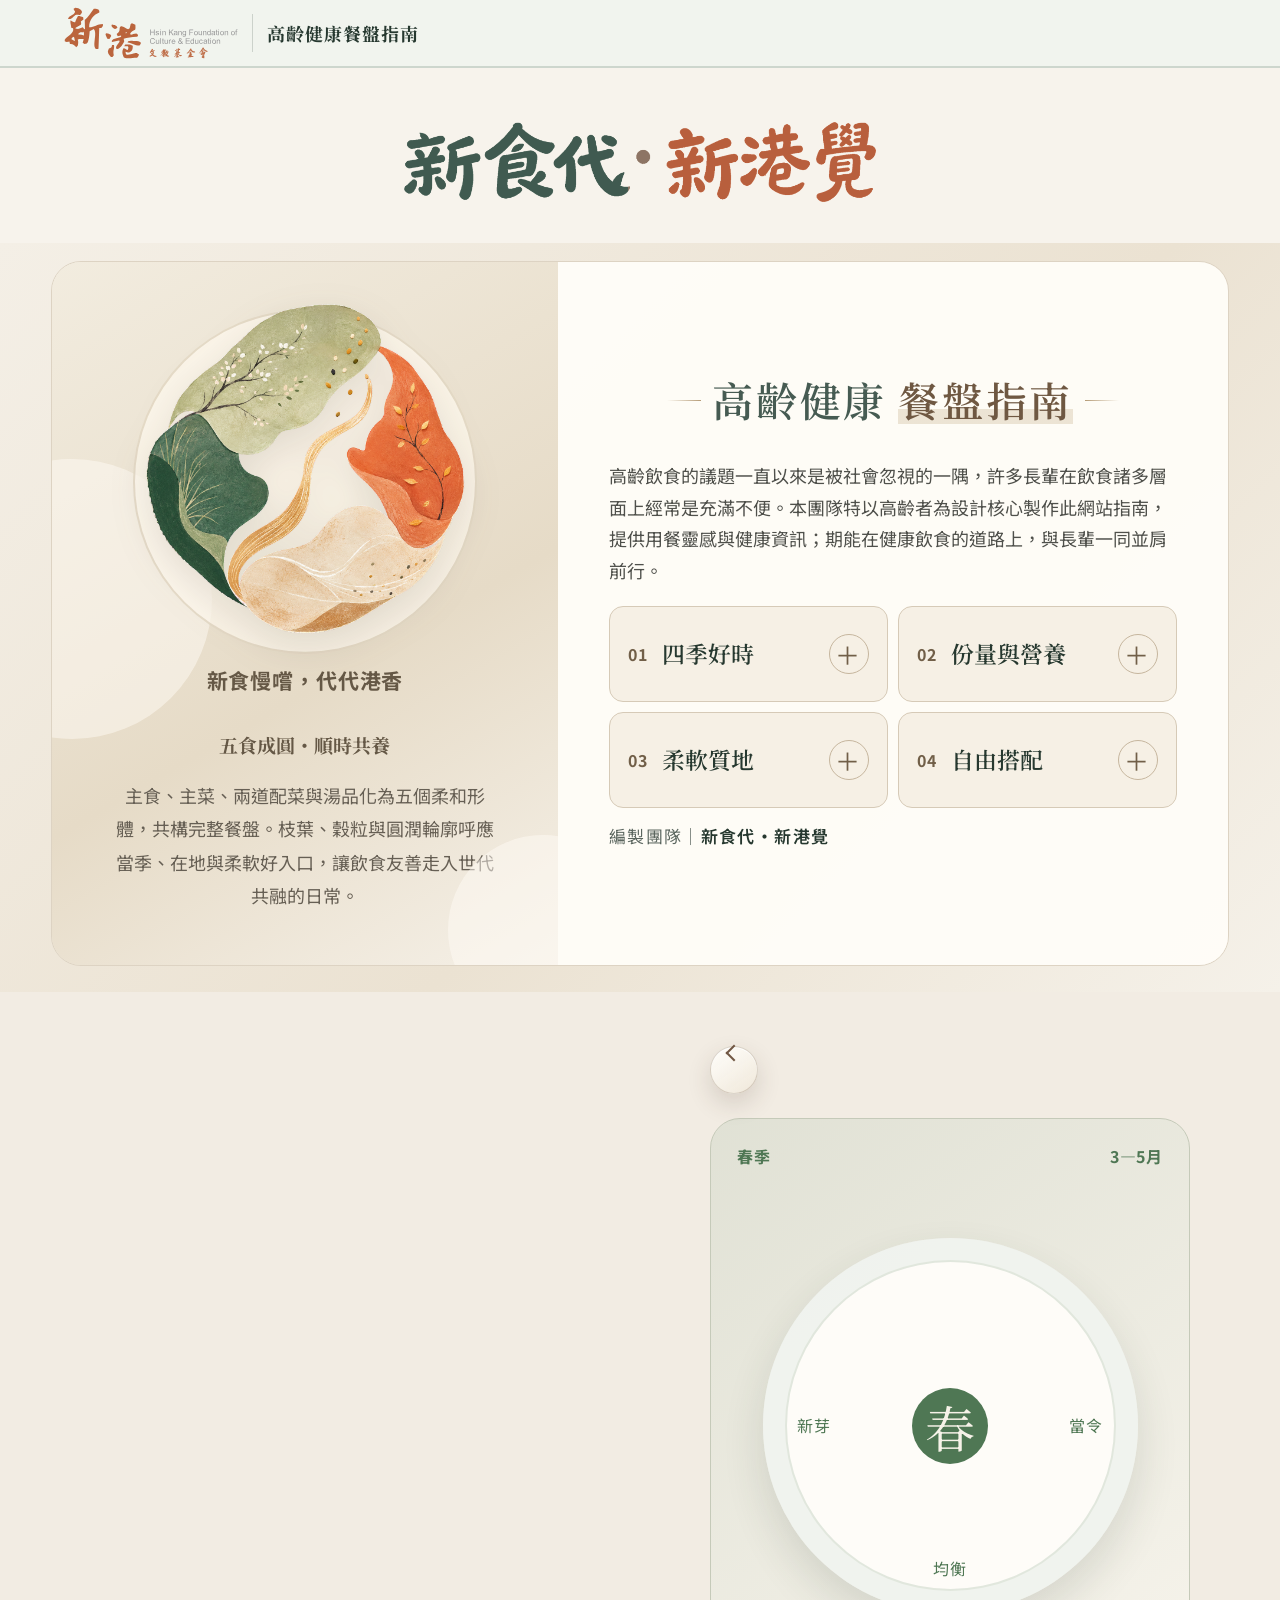
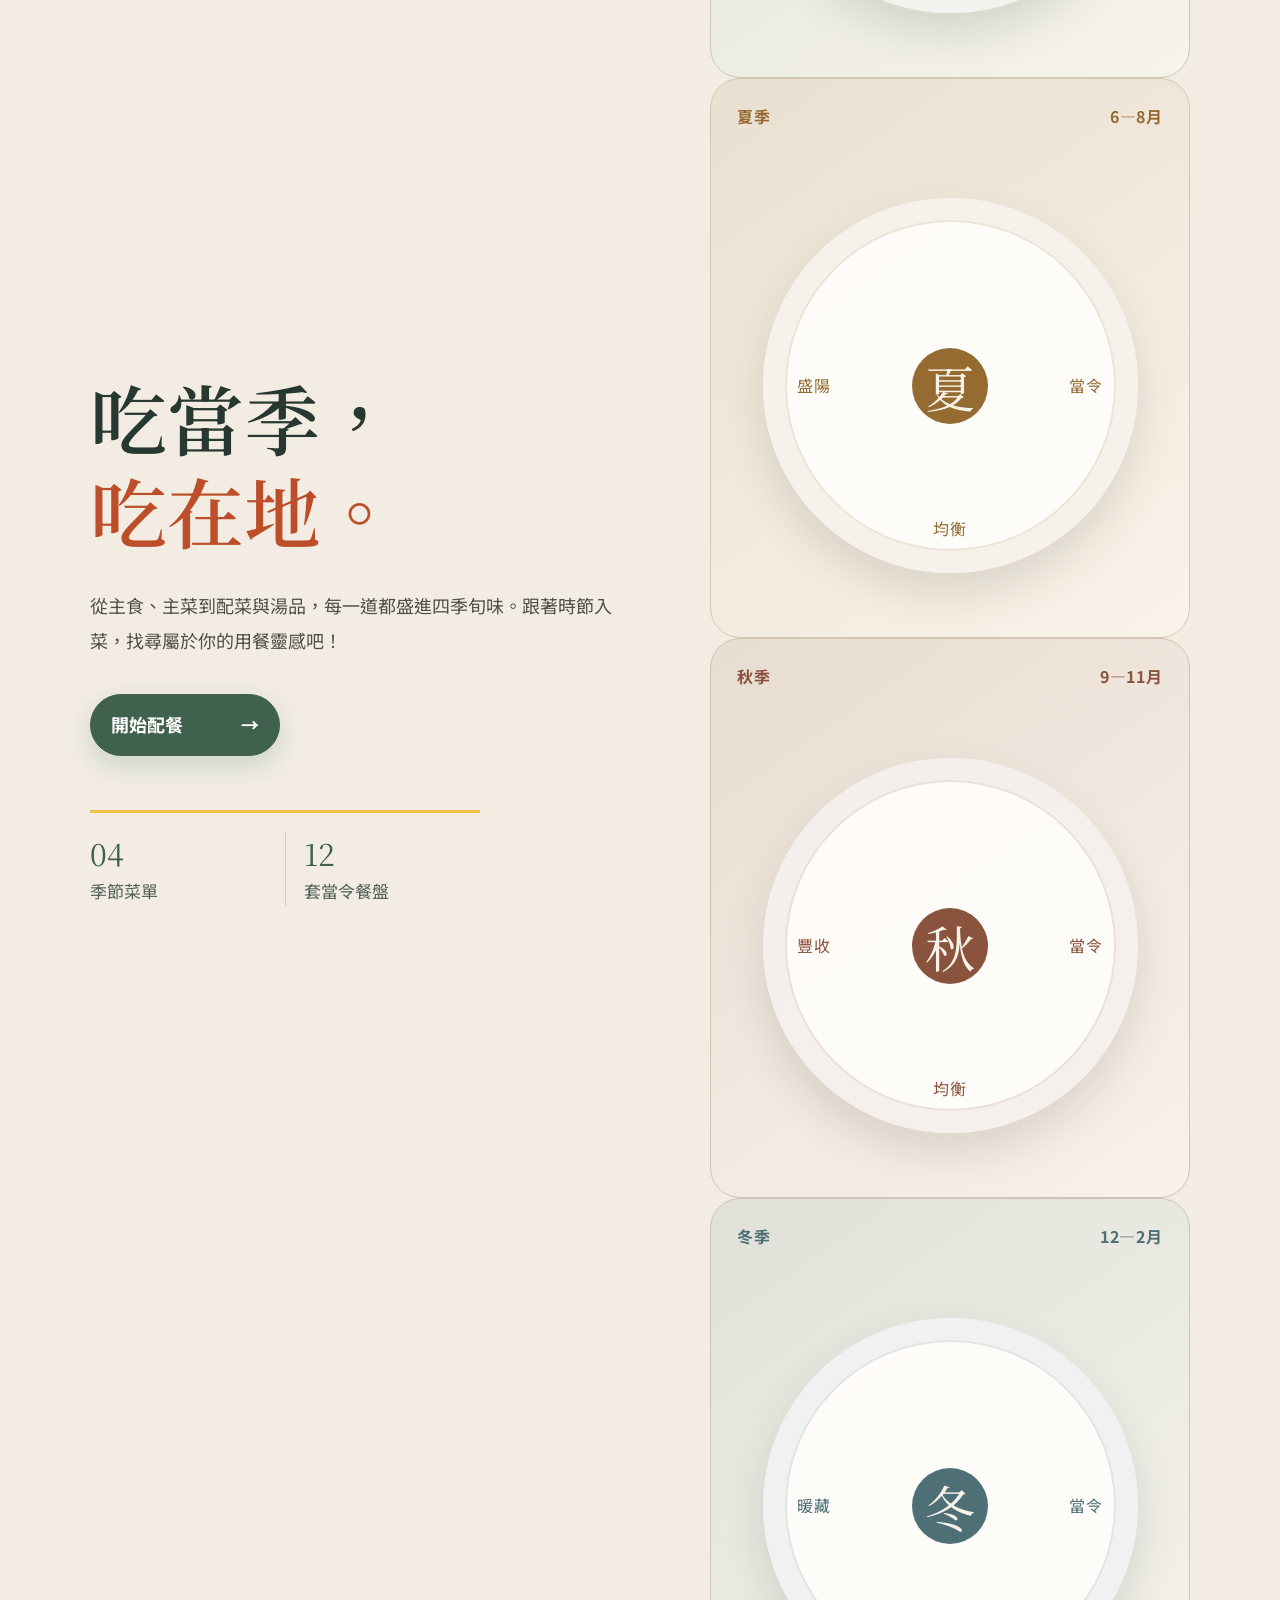
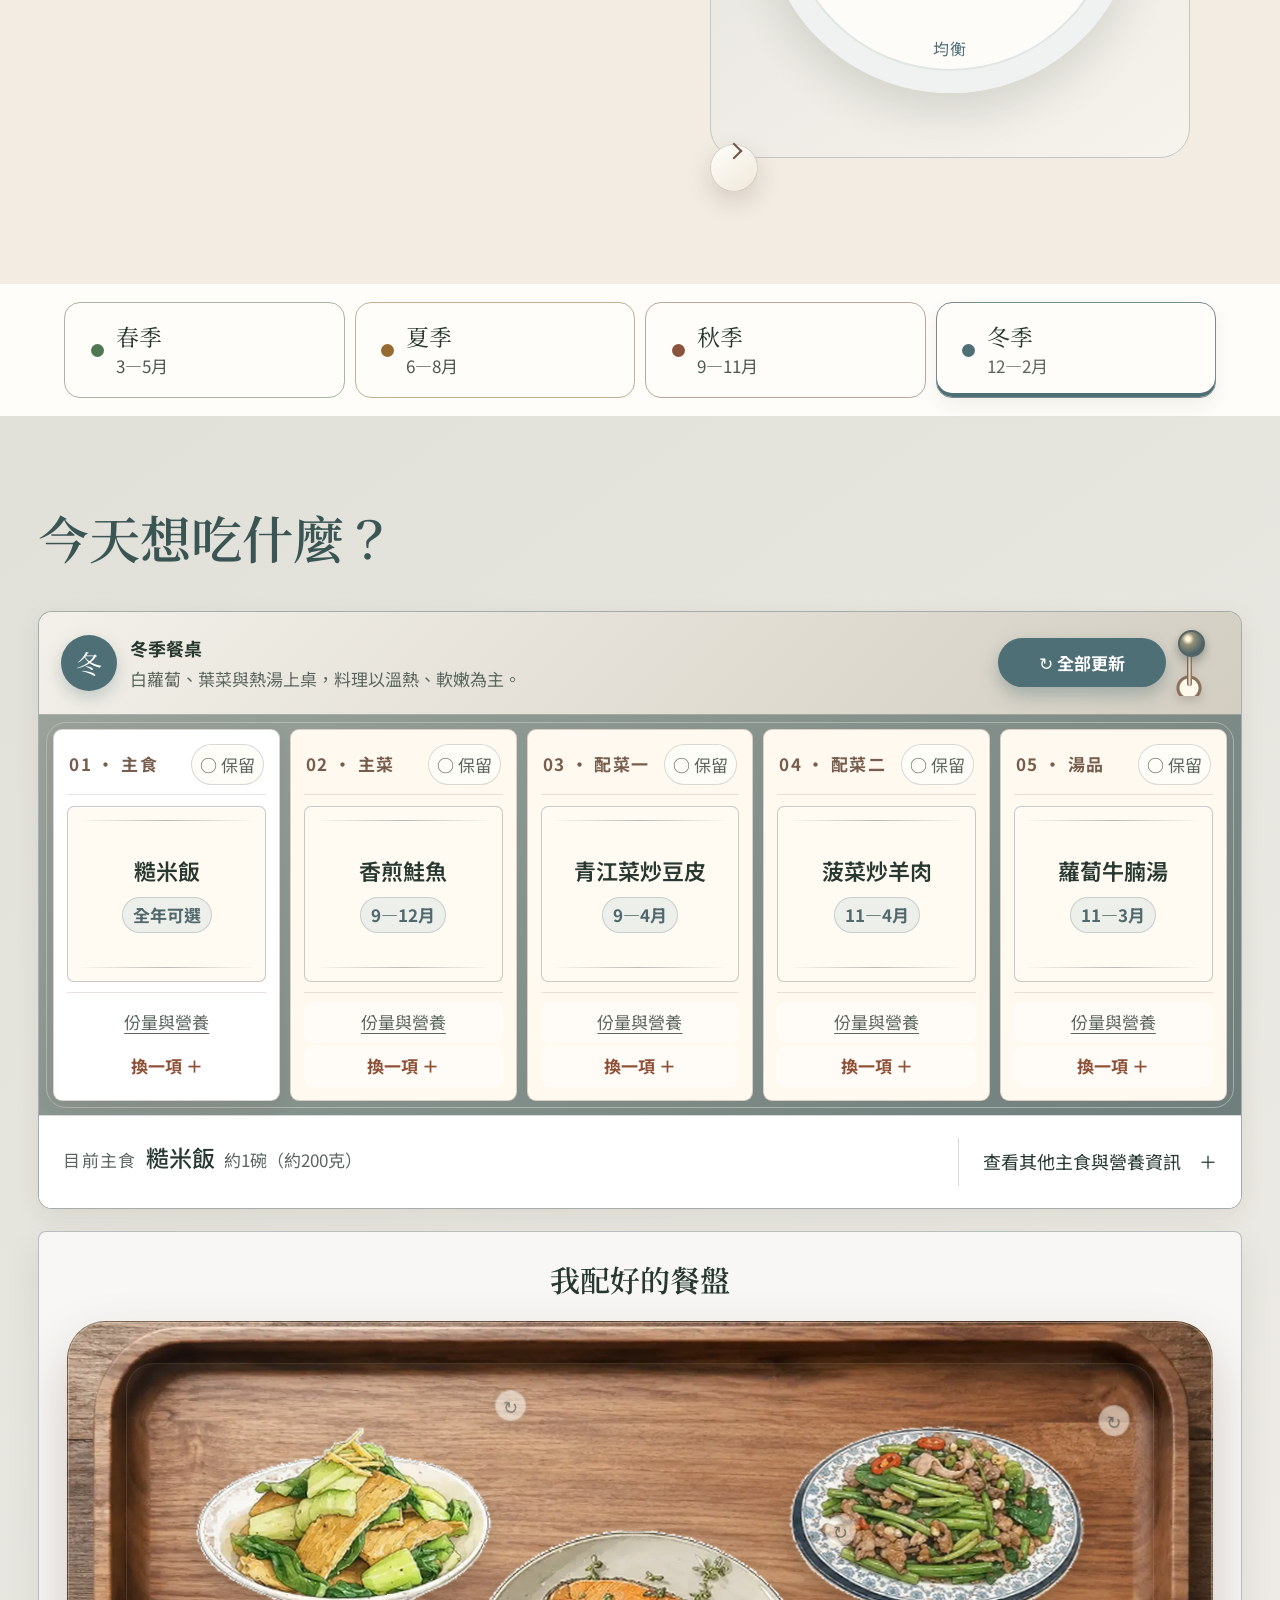
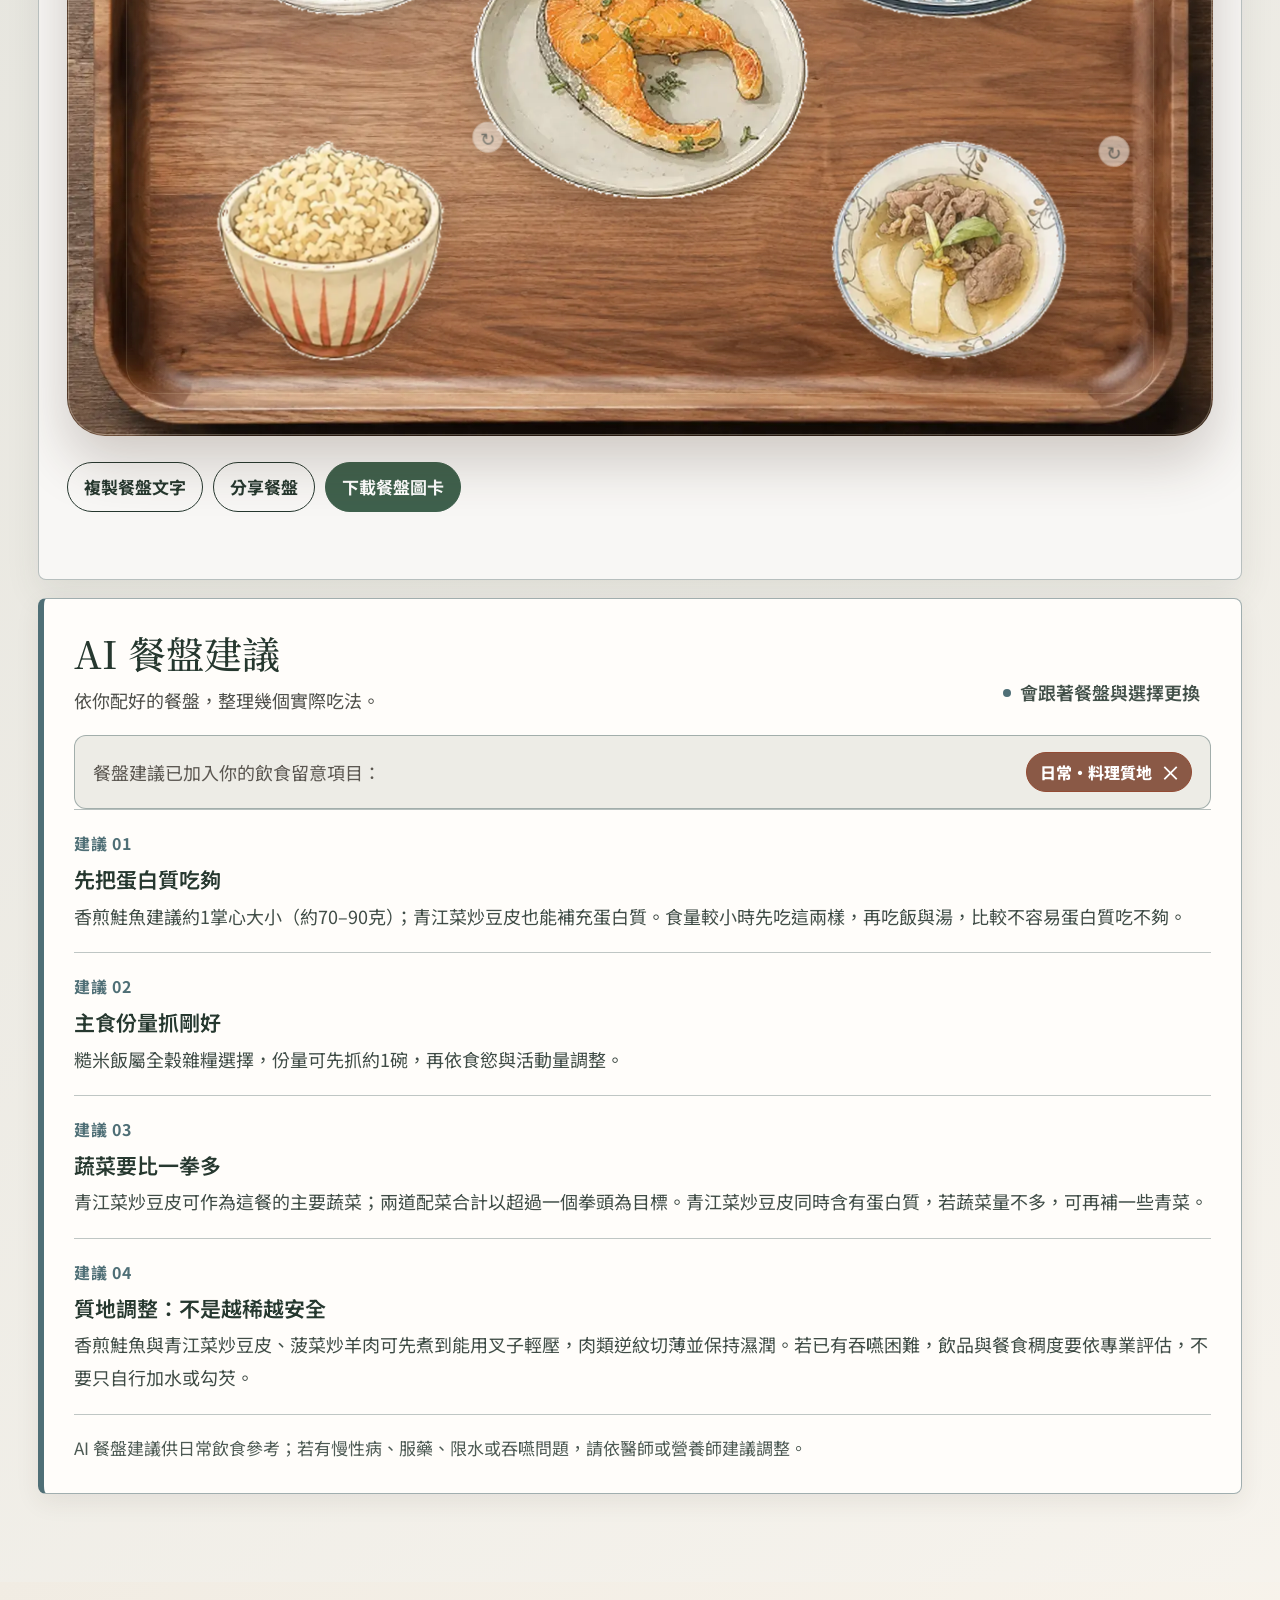
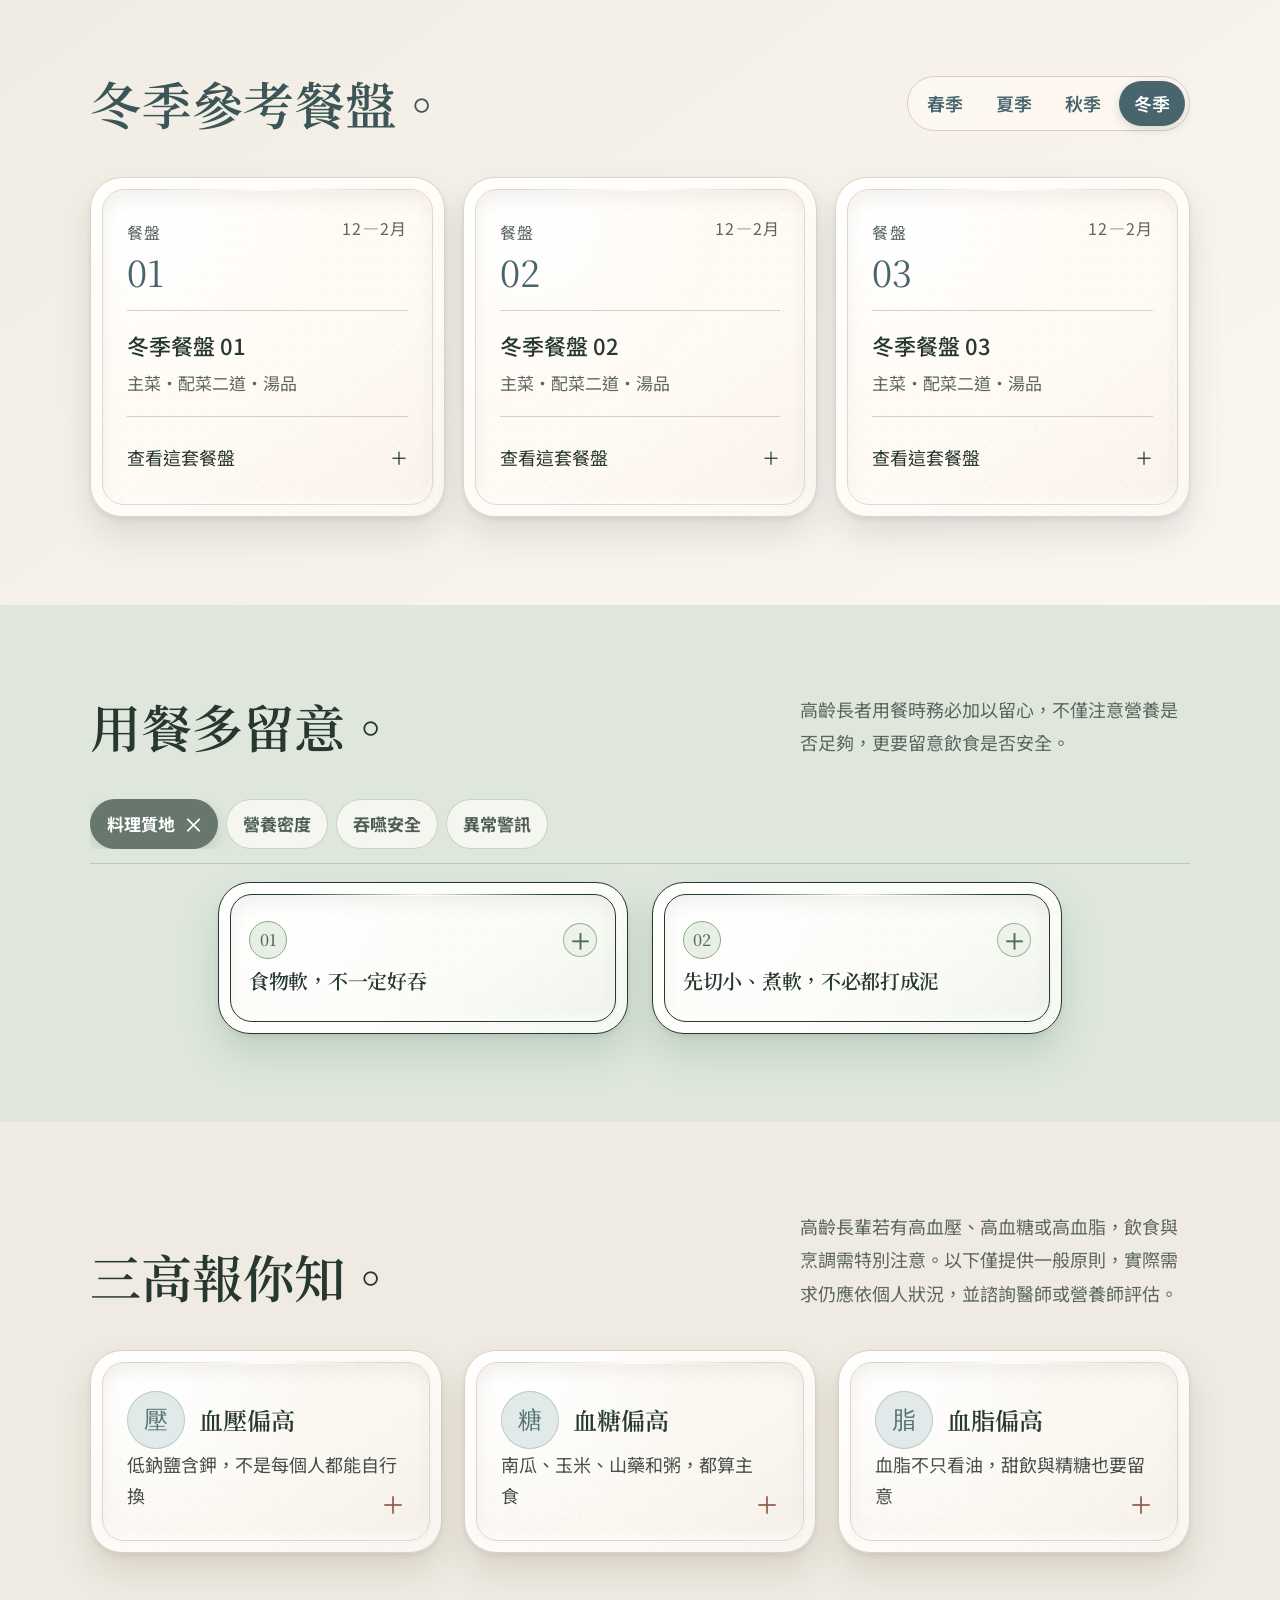
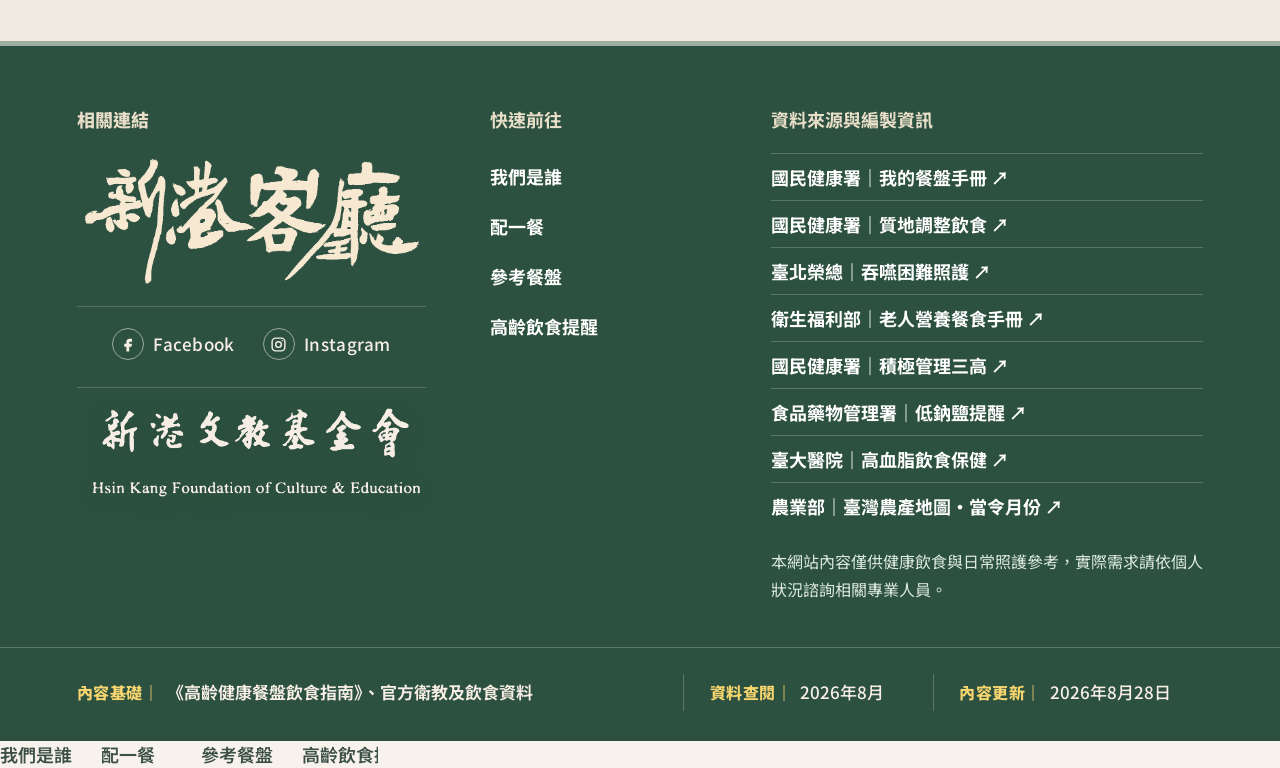
==== index.html @ 1c9860de "放大主食選擇區並善用寬螢幕空間" ====
<!DOCTYPE html>
<html lang="zh-Hant">
<head>
  <meta charset="utf-8">
  <meta name="viewport" content="width=device-width,initial-scale=1">
  <meta name="theme-color" content="#fff9ed">
  <meta name="color-scheme" content="light">
  <meta name="description" content="高齡健康餐盤指南，以四季當令主菜、配菜與湯品輕鬆搭配日常餐盤。">
  <meta property="og:title" content="高齡健康餐盤指南">
  <meta property="og:description" content="跟著季節，以當令主菜、配菜與湯品，輕鬆配成今天的一餐。">
  <meta property="og:type" content="website">
  <meta property="og:url" content="https://hsinkangfoundation.github.io/">
  <meta property="og:image" content="https://hsinkangfoundation.github.io/assets/share-card.png">
  <meta property="og:image:width" content="1200">
  <meta property="og:image:height" content="630">
  <meta property="og:image:alt" content="高齡健康餐盤指南">
  <meta name="twitter:card" content="summary_large_image">
  <link rel="canonical" href="https://hsinkangfoundation.github.io/">
  <link rel="preconnect" href="https://fonts.googleapis.com">
  <link rel="preconnect" href="https://fonts.gstatic.com" crossorigin>
  <link href="https://fonts.googleapis.com/css2?family=Noto+Sans+TC:wght@400;500;600;700&amp;family=Noto+Serif+TC:wght@500;600;700&amp;display=swap" rel="stylesheet">
  <link rel="icon" href="assets/hkfce-logo.svg" type="image/svg+xml">
  <link rel="apple-touch-icon" href="assets/apple-touch-icon.png">
  <link rel="manifest" href="site.webmanifest">
  <title>高齡健康餐盤指南</title>
  <style>
    :root{--ink:#24352f;--muted:#5e655f;--paper:#fff9ed;--white:#fffef9;--line:rgba(36,53,47,.2);--spring:#477f3e;--summer:#b94e28;--autumn:#996300;--winter:#347584;--leaf:#2f6f4f;--sun:#f3c348;--coral:#c15130;--sky:#5f9eae;--accent:var(--summer)}
    *{box-sizing:border-box}html{scroll-behavior:auto;scroll-padding-top:76px}body{margin:0;background:var(--paper);color:var(--ink);font-family:"Noto Sans TC","PingFang TC","Microsoft JhengHei",sans-serif;font-size:17px;line-height:1.7}button,a{font:inherit;color:inherit}button{cursor:pointer}a{text-decoration:none}button:focus-visible,a:focus-visible{outline:3px solid #c98f73;outline-offset:3px}
    header{height:76px;padding:0 clamp(20px,5vw,72px);display:flex;align-items:center;justify-content:space-between;position:sticky;top:0;z-index:20;background:rgba(244,241,233,.92);backdrop-filter:blur(14px);border-bottom:1px solid var(--line)}.brand{display:flex;align-items:center;gap:12px}.brandmark{width:40px;height:40px;display:grid;place-items:center;background:var(--ink);color:var(--paper);font-family:serif;font-size:19px}.brandtext{display:flex;flex-direction:column;line-height:1.25}.brandtext b{font-size:15px;letter-spacing:.12em}.brandtext small{font-size:10px;color:var(--muted);letter-spacing:.07em;margin-top:3px}nav{display:flex;gap:30px}nav a{font-size:13px;color:#55574f}
    .header-identity{display:flex;align-items:center;gap:14px;min-width:0}.foundation-link{display:flex;align-items:center;flex:0 0 auto}.foundation-link img{display:block;width:174px;height:auto}.header-divider{width:1px;height:38px;background:var(--line);flex:0 0 auto}nav{gap:24px}
    .hero{max-width:1450px;min-height:calc(100svh - 76px);margin:auto;padding:clamp(62px,8vw,116px) clamp(22px,7vw,102px) 70px;display:grid;grid-template-columns:1.05fr .95fr;gap:clamp(44px,7vw,100px);align-items:center}.eyebrow{font-size:11px;letter-spacing:.22em;color:var(--muted);font-weight:700;margin:0 0 18px}.hero h2,.section-title h2,.care h2{font-family:"Noto Serif TC","Songti TC",serif;font-weight:500}.hero h2{font-size:clamp(48px,6vw,84px);line-height:1.22;letter-spacing:-.055em;margin:0}.hero h2 em{font-style:normal;color:#795f49}.intro{max-width:620px;color:#5d5e57;font-size:clamp(17px,1.4vw,20px);line-height:1.95;margin:30px 0 0}.hero button{margin-top:36px;background:var(--ink);color:#fff;border:1px solid var(--ink);padding:14px 20px;min-width:190px;display:inline-flex;justify-content:space-between;gap:45px}.stats{display:grid;grid-template-columns:repeat(2,1fr);border-top:1px solid var(--line);max-width:390px;margin-top:54px;padding-top:18px}.stats div+div{border-left:1px solid var(--line);padding-left:18px}.stats b{display:block;font:25px serif}.stats small{font-size:11px;color:var(--muted)}
    .visual{min-height:560px;padding:26px;display:flex;flex-direction:column;justify-content:space-between;background:#d8b4a0;transition:.3s}.visual.spring{background:#cbd3be}.visual.summer{background:#d8b4a0}.visual.autumn{background:#d2bb98}.visual.winter{background:#bac8c8}.visualmeta{display:flex;justify-content:space-between;font-size:10px;letter-spacing:.16em;font-weight:700}.plate{width:min(88%,400px);aspect-ratio:1;margin:auto;border-radius:50%;background:rgba(255,253,248,.84);box-shadow:0 30px 60px rgba(50,50,45,.14),inset 0 0 0 22px rgba(255,255,255,.35),inset 0 0 0 23px rgba(49,51,47,.08);display:grid;place-items:center;position:relative}.plate>span:first-child{width:124px;height:124px;border-radius:50%;display:grid;place-items:center;background:var(--ink);color:var(--paper);font:50px serif}.orbit{position:absolute;font-size:11px;color:#696a63;letter-spacing:.1em}.o1{left:15%;top:29%}.o2{right:16%;top:43%}.o3{bottom:17%;left:45%}
    .seasons{display:grid;grid-template-columns:repeat(4,1fr);background:var(--white);border-block:1px solid var(--line);padding:0 clamp(20px,5vw,72px)}.seasons button{border:0;border-left:1px solid var(--line);background:transparent;padding:22px clamp(14px,2vw,34px);display:grid;grid-template-columns:auto 1fr auto;gap:10px;text-align:left;align-items:center;position:relative}.seasons button:last-child{border-right:1px solid var(--line)}.seasons button.active{background:#f0ede5}.seasons button.active:after{content:"";height:3px;background:var(--color);position:absolute;inset:auto 0 0}.dot{width:9px;height:9px;border-radius:50%;background:var(--color)}.seasons b{font:20px serif}.seasons small{font-size:11px;color:var(--muted)}
    section.block{padding:95px clamp(22px,7vw,102px)}.section-title{max-width:1280px;margin:0 auto 40px;display:flex;justify-content:space-between;align-items:end;gap:40px}.section-title h2,.care h2{font-size:clamp(34px,4vw,52px);line-height:1.3;letter-spacing:-.04em;margin:0}.section-title>p{max-width:390px;color:var(--muted);font-size:14px;margin:0}.planner{max-width:1280px;margin:auto;background:var(--white);border:1px solid var(--line)}.toolbar{padding:22px 26px;border-bottom:1px solid var(--line);display:flex;align-items:center;justify-content:space-between}.seasonbadge{width:48px;height:48px;display:grid;place-items:center;background:var(--accent);color:white;font:22px serif}.toolleft{display:flex;align-items:center;gap:14px}.toolleft div{display:flex;flex-direction:column}.toolleft small{font-size:12px;color:var(--muted)}.roll{border:1px solid var(--ink);background:transparent;padding:9px 15px}.cards{display:grid;grid-template-columns:repeat(5,1fr)}.meal{min-height:305px;padding:24px 21px 20px;border-right:1px solid var(--line);background:transparent;display:flex;flex-direction:column}.meal:last-child{border-right:0}.meal:hover{background:#f3efe7}.mealmeta{display:flex;justify-content:space-between;color:var(--muted);font-size:10px;letter-spacing:.12em}.dish{border:0;background:transparent;text-align:left;font:600 clamp(22px,2vw,29px)/1.45 serif;display:flex;align-items:center;flex:1;width:100%;padding:25px 0 12px}.dish:hover{text-decoration:underline;text-underline-offset:5px}.month{font-size:11px;color:var(--accent)}.meal-actions{border-top:1px solid var(--line);padding-top:10px;margin-top:16px;display:flex;justify-content:space-between;gap:12px}.meal-actions button{border:0;background:transparent;padding:0;font-size:10px;color:var(--muted)}.meal-actions button:hover{color:var(--ink)}.info-link{text-decoration:underline;text-underline-offset:3px}.plannerfoot{padding:14px 24px;background:#f0ede5;border-top:1px solid var(--line);font-size:11px;color:var(--muted)}
    .plate-advice{max-width:1280px;margin:18px auto 0;padding:28px;background:#f0ede5;border:1px solid var(--line)}.advice-head{display:flex;align-items:end;justify-content:space-between;gap:24px;margin-bottom:20px}.advice-head .eyebrow{margin-bottom:6px}.advice-head h3{font:500 clamp(26px,3vw,36px)/1.35 "Noto Serif TC","Songti TC",serif;margin:0}.advice-state{font-size:11px;color:var(--muted);white-space:nowrap}.advice-grid{display:grid;grid-template-columns:repeat(2,minmax(0,1fr));border-top:1px solid var(--line);border-left:1px solid var(--line)}.advice-card{min-height:150px;padding:22px;background:var(--white);border-right:1px solid var(--line);border-bottom:1px solid var(--line)}.advice-number{display:block;color:var(--accent);font-size:10px;font-weight:700;letter-spacing:.12em}.advice-card h4{font:600 20px/1.45 "Noto Serif TC","Songti TC",serif;margin:10px 0 7px}.advice-card p{margin:0;color:#5d5e57;font-size:13px;line-height:1.8}.advice-disclaimer{margin:16px 0 0;color:var(--muted);font-size:11px;line-height:1.7}
    .staple-assist{border-top:1px solid var(--line);background:#e9e5dc}.staple-bar{min-height:92px;padding:17px 24px;display:grid;grid-template-columns:1fr auto;gap:20px;align-items:center}.staple-current{border:0;background:transparent;padding:0;text-align:left;display:grid;grid-template-columns:auto auto 1fr;align-items:baseline;gap:9px;width:fit-content}.staple-current span{font-size:10px;color:var(--muted);letter-spacing:.08em}.staple-current b{font:500 20px serif}.staple-current small{font-size:11px;color:var(--muted)}.staple-current:hover b{text-decoration:underline;text-underline-offset:4px}.staple-toggle{border:0;border-left:1px solid var(--line);background:transparent;padding:8px 0 8px 24px;font-size:12px;display:flex;align-items:center;gap:18px}.staple-toggle span{font-size:18px;transition:transform .2s}.staple-toggle[aria-expanded="true"] span{transform:rotate(45deg)}.staple-drawer{padding:0 24px 24px}.staple-drawer[hidden]{display:none}.staple-note{margin:0 0 14px;color:var(--muted);font-size:11px}.staples{display:grid;grid-template-columns:repeat(3,minmax(0,1fr));border-top:1px solid var(--line);border-left:1px solid var(--line)}.staple{min-height:70px;display:grid;grid-template-columns:28px 1fr auto;align-items:center;gap:10px;padding:12px;border-right:1px solid var(--line);border-bottom:1px solid var(--line);background:rgba(255,253,248,.55)}.staple.selected{background:var(--white);box-shadow:inset 3px 0 0 var(--accent)}.staple>span{font-size:9px;color:var(--muted)}.staple-info{border:0;background:transparent;padding:0;text-align:left}.staple-info b{font:500 17px serif}.staple-info small{display:block;color:var(--muted);font-size:9px;margin-top:2px}.staple-pick{border:1px solid var(--line);background:transparent;padding:5px 7px;font-size:9px}.staple-pick:hover{background:var(--white)}.staple-pick:disabled{border-color:transparent;color:var(--accent);cursor:default}
    .menus{background:var(--white)}.menu-grid{max-width:1280px;margin:auto;display:grid;grid-template-columns:repeat(3,1fr);gap:18px;align-items:start}.menu{border:1px solid var(--line);background:var(--white);padding:24px}.menu.open{box-shadow:0 14px 34px rgba(49,51,47,.07)}.menuhead{display:flex;justify-content:space-between;align-items:start}.menu-number small,.menu-season{font-size:9px;color:var(--muted);letter-spacing:.08em}.menu-number b{display:block;font:36px serif;line-height:1.2;margin-top:3px}.menu-summary{border-block:1px solid var(--line);padding:18px 0;margin:17px 0}.menu-summary b{font:500 19px serif}.menu-summary p{font-size:10px;color:var(--muted);margin:4px 0 0}.menu-toggle{width:100%;border:0;background:transparent;padding:0;display:flex;justify-content:space-between;text-align:left;font-size:12px}.menu-toggle span{font-size:18px;transition:transform .2s}.menu-toggle[aria-expanded="true"] span{transform:rotate(45deg)}.menu-details{border-top:1px solid var(--line);margin-top:17px;padding-top:8px}.menu-details[hidden]{display:none}.rows{padding:5px 0 12px}.row{width:100%;border:0;background:transparent;display:grid;grid-template-columns:52px 1fr auto;gap:10px;padding:8px 0;text-align:left;align-items:center}.row:hover b{text-decoration:underline;text-underline-offset:4px}.row>span{font-size:10px;color:var(--muted)}.row b{font:600 17px serif}.row small{display:block;color:var(--muted);font-size:9px}.row .row-arrow{font-size:13px;color:var(--muted)}.apply{width:100%;border:0;border-top:1px solid var(--ink);background:transparent;padding:12px 0 0;text-align:left;display:flex;justify-content:space-between}
    .care{background:#efebe2}.principle{max-width:1280px;margin:0 auto 18px;background:#343630;color:#fff;padding:27px 30px;display:grid;grid-template-columns:.7fr 1.3fr;gap:38px;align-items:center}.principle b{font:500 clamp(20px,2vw,28px) serif}.principle p{border-left:1px solid #666;padding-left:38px;color:#d0cec5;font-size:13px;margin:0}.care-grid{max-width:1280px;margin:auto;display:grid;grid-template-columns:repeat(3,1fr);gap:18px}.carecard{background:var(--white);border:1px solid var(--line);border-top:4px solid var(--card);padding:27px;display:flex;flex-direction:column}.carehead{display:flex;align-items:center;gap:14px}.seal{width:50px;height:50px;display:grid;place-items:center;border-radius:50%;background:#eee9df;color:var(--card);font:20px serif}.carehead small{display:block;font-size:8px;color:var(--muted);letter-spacing:.1em}.carehead h3{font:600 24px serif;margin:0}.lead{font:600 18px/1.6 serif;border-bottom:1px solid var(--line);padding-bottom:18px}.carecard ul{padding-left:19px;color:#5e6059;font-size:13px}.carecard li{margin:9px 0}.remind{margin-top:auto;background:#f2eee6;padding:13px;font-size:12px}.senior{max-width:1280px;margin:18px auto 0;background:#ddd7ca;padding:24px 28px;display:grid;grid-template-columns:.7fr 1.3fr;gap:35px}.senior b{font:600 18px serif}.senior p{font-size:12px;color:#5d5e57;margin:0}
    .gentle{background:#ddd8cd}.notes{max-width:1280px;margin:auto;display:grid;grid-template-columns:repeat(3,1fr);border-block:1px solid var(--line)}.note{padding:32px;border-right:1px solid var(--line)}.note:last-child{border-right:0}.note span{width:32px;height:32px;border:1px solid #777;border-radius:50%;display:grid;place-items:center;font:12px serif}.note h3{font:600 20px serif;margin:24px 0 8px}.note p{font-size:13px;color:#62635c}.disclaimer{max-width:1280px;margin:22px auto 0;color:#666;font-size:11px}
    .team{background:var(--white)}.team-wrap{max-width:1280px;margin:auto;display:grid;grid-template-columns:.82fr 1.18fr;border:1px solid var(--line)}.team-identity{background:#e3ddd1;padding:clamp(36px,5vw,66px);display:flex;flex-direction:column;justify-content:space-between;gap:52px}.team-identity a{display:inline-block;width:min(100%,360px)}.team-identity img{display:block;width:100%;height:auto}.foundation-name{margin:0;color:#62635c;font-size:12px;letter-spacing:.08em}.team-copy{padding:clamp(38px,6vw,76px)}.team-copy h2{font:500 clamp(34px,4vw,52px)/1.35 "Noto Serif TC","Songti TC",serif;letter-spacing:-.035em;margin:0}.team-lead{max-width:670px;color:#5d5e57;font-size:15px;line-height:1.9;margin:27px 0 34px}.team-points{display:grid;grid-template-columns:repeat(2,1fr);border-top:1px solid var(--line);border-left:1px solid var(--line)}.team-point{min-height:98px;padding:18px;border-right:1px solid var(--line);border-bottom:1px solid var(--line);display:flex;flex-direction:column;justify-content:space-between}.team-point span{font-size:9px;color:var(--muted);letter-spacing:.12em}.team-point b{font:500 17px serif}.team-credit{margin:29px 0 0;font-size:12px;color:var(--muted);letter-spacing:.08em}.team-credit strong{color:var(--ink);font-weight:600}
    dialog{width:min(680px,calc(100% - 32px));max-height:calc(100svh - 32px);padding:0;border:0;background:var(--white);color:var(--ink);box-shadow:0 28px 90px rgba(25,27,24,.28)}dialog::backdrop{background:rgba(31,33,29,.58);backdrop-filter:blur(3px)}.dialog-inner{padding:clamp(26px,5vw,48px);position:relative}.dialog-close{position:absolute;top:18px;right:18px;width:38px;height:38px;border:1px solid var(--line);background:transparent;font-size:20px}.dialog-category{margin:0 48px 7px 0;color:var(--accent);font-size:10px;font-weight:700;letter-spacing:.16em}.dialog-inner h2{font:500 clamp(30px,5vw,45px)/1.3 "Noto Serif TC","Songti TC",serif;margin:0 48px 28px 0}.dialog-field{padding:20px 0;border-top:1px solid var(--line)}.dialog-field h3{font-size:11px;letter-spacing:.12em;color:var(--muted);margin:0 0 7px}.dialog-field p{margin:0;line-height:1.85}.dialog-note{font-size:11px;color:var(--muted);margin:20px 0 0}.click-hint{display:inline-block;margin-top:10px;font-size:10px;color:#a9aaa2;text-decoration:underline;text-underline-offset:3px}
    footer{padding:38px clamp(22px,5vw,72px);display:grid;grid-template-columns:minmax(210px,1.2fr) 1fr 1fr auto;align-items:center;gap:20px}footer p{font-size:11px;color:var(--muted)}footer>a{font-size:11px;justify-self:end}.footer-foundation{display:block;justify-self:start}.footer-foundation img{display:block;width:200px;max-width:100%;height:auto}footer>a.footer-foundation{justify-self:start}
    @media(max-width:980px){.team-wrap{grid-template-columns:1fr}.team-identity{gap:30px}}
    @media(max-width:980px){.hero{grid-template-columns:1fr}.visual{min-height:500px}.cards{grid-template-columns:repeat(2,1fr)}.meal{border-bottom:1px solid var(--line)}.menu-grid,.care-grid{grid-template-columns:1fr}.menu{min-height:auto}.staples{grid-template-columns:repeat(2,minmax(0,1fr))}}
    @media(max-width:700px){body{font-size:16px}header{height:68px;padding:0 17px}nav{display:none}.hero{padding:55px 20px}.hero h2{font-size:clamp(45px,14vw,62px)}.visual{min-height:420px}.plate{max-width:290px}.plate>span:first-child{width:100px;height:100px;font-size:40px}.seasons{grid-template-columns:repeat(2,1fr);padding:0}.seasons button{padding:16px}.seasons small{grid-column:2}.section-title{align-items:start;flex-direction:column;gap:14px}section.block{padding:70px 20px}.toolbar{align-items:stretch;flex-direction:column;gap:16px}.roll{width:100%}.cards{display:block}.meal{width:100%;min-height:210px;border-right:0;border-bottom:1px solid var(--line)}.dish{min-height:90px}.staple-bar{grid-template-columns:1fr;padding:17px}.staple-current{grid-template-columns:auto 1fr}.staple-current small{grid-column:1 / -1}.staple-toggle{border-left:0;border-top:1px solid var(--line);padding:12px 0 0;justify-content:space-between}.staple-drawer{padding:0 17px 17px}.staples{grid-template-columns:1fr}.principle,.senior{grid-template-columns:1fr;gap:17px;padding:22px}.principle p{border-left:0;border-top:1px solid #666;padding:15px 0 0}.notes{grid-template-columns:1fr}.note{border-right:0;border-bottom:1px solid var(--line)}footer{grid-template-columns:1fr}footer>a{justify-self:start}}
    @media(max-width:700px){.header-identity{gap:8px}.foundation-link img{width:118px}.header-divider{height:30px}.brand{gap:8px}.brandmark{width:34px;height:34px;font-size:16px}.brandtext b{font-size:12px}.brandtext small{display:none}.team-identity,.team-copy{padding:28px}.team-points{grid-template-columns:1fr}.team-point{min-height:82px}.footer-foundation img{width:180px}}
    @media(prefers-reduced-motion:reduce){*{scroll-behavior:auto!important;animation:none!important;transition:none!important}}
    .sr-only{position:absolute!important;width:1px!important;height:1px!important;padding:0!important;margin:-1px!important;overflow:hidden!important;clip:rect(0,0,0,0)!important;white-space:nowrap!important;border:0!important}.skip-link{position:fixed;left:18px;top:12px;z-index:60;background:var(--ink);color:#fff;padding:11px 16px;transform:translateY(-150%)}.skip-link:focus{transform:translateY(0)}body{font-size:18px}.team-actions{display:flex;align-items:center;gap:14px;margin:0 0 34px}.team-cta{min-height:48px;padding:10px 16px;background:var(--ink);color:#fff;display:inline-flex;align-items:center;justify-content:space-between;gap:34px;font-size:16px}.toolbar-actions{display:flex;gap:10px}.toolbar-actions button{min-height:48px;font-size:16px}.reset{border:1px solid var(--line);background:transparent;padding:9px 15px}.seasons button{min-height:72px}.mealmeta{align-items:center}.mealmeta>span:first-child{font-size:13px}.keep{min-height:44px;border:1px solid var(--line);background:transparent;padding:7px 10px;font-size:14px;letter-spacing:0;color:var(--muted)}.keep[aria-pressed="true"]{background:var(--ink);border-color:var(--ink);color:#fff}.month{font-size:14px}.meal-actions{gap:8px}.meal-actions button{min-height:44px;padding:8px 4px;font-size:15px;flex:1}.plannerfoot{font-size:14px}.toolleft small{font-size:14px}.staple-current{min-height:44px}.staple-current span{font-size:13px}.staple-current small,.staple-note{font-size:14px}.staple-toggle{min-height:48px;font-size:15px}.staple{min-height:84px}.staple>span,.staple-info small{font-size:12px}.staple-pick{min-height:44px;padding:8px 10px;font-size:14px}.section-title>p{font-size:16px}.menu-number small,.menu-season{font-size:12px}.menu-summary p{font-size:14px}.menu-toggle{min-height:48px;align-items:center;font-size:16px}.row{min-height:64px;padding:10px 0}.row>span{font-size:14px}.row small{font-size:13px}.row .row-arrow{font-size:17px}.apply{min-height:52px;align-items:center;font-size:16px}.carecard ul{font-size:16px}.carecard li{margin:11px 0}.remind,.senior p{font-size:15px}.note p{font-size:16px}.disclaimer{font-size:14px}.dialog-close{width:44px;height:44px}.dialog-category,.dialog-field h3{font-size:13px}.dialog-field p{font-size:18px}.dialog-note{font-size:14px}.click-hint{font-size:13px}.plate-summary{max-width:1280px;margin:22px auto 0;padding:28px;background:var(--white);border:1px solid var(--line)}.summary-head{display:flex;justify-content:space-between;align-items:end;gap:28px}.summary-head h3{font:500 30px/1.3 "Noto Serif TC","Songti TC",serif;margin:0}.summary-head p:last-child{max-width:430px;margin:0;color:var(--muted);font-size:15px}.plate-list{list-style:none;padding:0;margin:24px 0;display:grid;grid-template-columns:repeat(5,1fr);border-top:1px solid var(--line);border-left:1px solid var(--line)}.plate-list li{min-height:88px;padding:14px;border-right:1px solid var(--line);border-bottom:1px solid var(--line);display:flex;flex-direction:column;gap:4px}.plate-list span{color:var(--muted);font-size:13px}.plate-list b{font:600 18px serif}.summary-actions{display:flex;gap:10px;flex-wrap:wrap}.summary-actions button{min-height:48px;padding:9px 16px;border:1px solid var(--ink);background:transparent;font-size:16px}.summary-actions button.primary{background:var(--ink);color:#fff}.action-status{min-height:1.7em;margin:12px 0 0;color:var(--accent);font-size:14px}.source-details{max-width:1280px;margin:28px auto 0;border-top:1px solid rgba(49,51,47,.28);border-bottom:1px solid rgba(49,51,47,.28)}.source-details summary{min-height:56px;padding:12px 0;display:flex;align-items:center;justify-content:space-between;cursor:pointer;font-weight:600;list-style:none}.source-details summary::-webkit-details-marker{display:none}.source-details summary:after{content:"＋";font-size:22px;font-weight:400}.source-details[open] summary:after{content:"－"}.source-content{padding:0 0 24px;display:grid;grid-template-columns:.7fr 1.3fr;gap:36px}.source-meta{font-size:15px;color:#55574f}.source-meta p{margin:6px 0}.source-content ul{margin:0;padding-left:20px}.source-content li{margin:7px 0}.source-content a{text-decoration:underline;text-underline-offset:3px}.source-note{grid-column:1/-1;margin:0;color:var(--muted);font-size:14px}.mobile-nav{display:none}.mobile-nav a{display:flex;align-items:center;justify-content:center;text-align:center}
    @media(max-width:700px){body{font-size:18px;padding-bottom:68px}.mobile-nav{position:fixed;z-index:45;left:0;right:0;bottom:0;height:64px;padding:0 8px;background:rgba(255,253,248,.97);border-top:1px solid var(--line);display:grid;grid-template-columns:repeat(4,1fr);backdrop-filter:blur(12px)}.mobile-nav a{min-height:56px;font-size:14px}.team-actions{margin-bottom:28px}.team-cta{width:100%}.toolbar-actions{display:grid;grid-template-columns:1fr 1fr}.toolbar-actions button{width:100%}.meal{padding:20px}.meal-actions button{font-size:16px}.staple-toggle{font-size:16px}.plate-summary{margin-top:18px;padding:22px 18px}.summary-head{align-items:start;flex-direction:column;gap:10px}.plate-list{grid-template-columns:1fr}.plate-list li{min-height:72px}.summary-actions{display:grid;grid-template-columns:1fr;width:100%}.summary-actions button{width:100%}.source-content{grid-template-columns:1fr;gap:18px}.source-note{grid-column:1}.carecard ul,.note p{font-size:17px}.disclaimer{font-size:15px}.dialog-note{font-size:15px}}

    /* 熟齡友善的高明度配色：用清楚色塊辨識資訊，同時保留留白與秩序。 */
    body{font-size:19px;background:var(--paper);color:var(--ink)}
    header{background:rgba(255,249,237,.95);border-bottom:2px solid rgba(47,111,79,.18)}
    nav a{font-size:15px;font-weight:700;color:#3d5048}
    nav a:hover{color:var(--coral)}
    .eyebrow{font-size:13px;color:#52635b}
    .brandmark{background:var(--leaf);border-radius:12px}
    .hero{min-height:auto;padding-top:82px;padding-bottom:88px}
    .hero h2 em{color:#bd4e2a}
    .intro{color:#46554e;font-size:clamp(19px,1.45vw,22px)}
    .hero button,.team-cta{min-height:56px;border-radius:999px;background:var(--leaf);border-color:var(--leaf);font-size:18px;font-weight:700;box-shadow:0 10px 24px rgba(47,111,79,.18)}
    .team-cta{background:var(--coral)}
    .stats{border-top:3px solid var(--sun)}
    .stats b{font-size:30px;color:var(--leaf)}
    .stats small{font-size:14px;color:#536159}
    .visual{border-radius:30px;border:2px solid rgba(36,53,47,.12);box-shadow:0 22px 50px rgba(69,77,58,.14);overflow:hidden}
    .visual.spring{background:linear-gradient(145deg,#9fd47e,#e7f3bc)}
    .visual.summer{background:linear-gradient(145deg,#ef8a54,#f7ce74)}
    .visual.autumn{background:linear-gradient(145deg,#e7ad3d,#f2d49b)}
    .visual.winter{background:linear-gradient(145deg,#69a9b7,#c9e4df)}
    .visualmeta{font-size:12px;color:#294438}
    .plate{background:rgba(255,254,249,.94);box-shadow:0 24px 54px rgba(50,65,48,.18),inset 0 0 0 22px rgba(255,255,255,.46),inset 0 0 0 24px rgba(36,53,47,.1)}
    .plate>span:first-child{background:var(--leaf)}

    .team{position:relative;overflow:hidden;background:linear-gradient(180deg,#fff9ed 0%,#fff3d8 100%)}
    .team-wrap{grid-template-columns:.9fr 1.1fr;border:0;border-radius:30px;overflow:hidden;box-shadow:0 22px 55px rgba(49,71,55,.13)}
    .team-identity{position:relative;align-items:center;text-align:center;gap:20px;padding:clamp(34px,4.5vw,58px);overflow:hidden;background:linear-gradient(150deg,#dcefc8 0%,#f7e5a5 58%,#f4c77d 100%)}
    .team-identity::before,.team-identity::after{content:"";position:absolute;border-radius:50%;background:rgba(255,255,255,.33)}
    .team-identity::before{width:280px;height:280px;left:-120px;top:28%}
    .team-identity::after{width:190px;height:190px;right:-80px;bottom:-60px}
    .team-identity>a{position:relative;z-index:1;width:min(100%,350px);padding:16px 20px;border-radius:20px;background:rgba(255,254,249,.78);box-shadow:0 8px 24px rgba(47,82,54,.1)}
    .team-visual-wrap{position:relative;z-index:1;width:100%;margin:0;display:grid;justify-items:center}
    .team-visual-wrap::before{content:"";position:absolute;z-index:-1;width:min(74vw,340px);aspect-ratio:1;border-radius:50%;top:50%;left:50%;transform:translate(-50%,-53%);background:rgba(255,252,226,.58);border:2px solid rgba(255,255,255,.7)}
    .team-visual{display:block;width:min(100%,360px)!important;height:auto;filter:drop-shadow(0 16px 18px rgba(45,69,49,.18))}
    .team-visual-wrap figcaption{max-width:360px;margin-top:4px;color:#355744;font-size:16px;font-weight:700;letter-spacing:.04em}
    .foundation-name{position:relative;z-index:1;color:#3d5b4a;font-size:14px;font-weight:700}
    .team-copy{background:var(--white)}
    .team-lead{color:#46554e;font-size:18px}
    .team-points{gap:10px;border:0}
    .team-point{min-height:112px;border:0;border-radius:16px;padding:18px 20px}
    .team-point:nth-child(1){background:#e5f2d8}
    .team-point:nth-child(2){background:#fff0bd}
    .team-point:nth-child(3){background:#f9d7c7}
    .team-point:nth-child(4){background:#dceef1}
    .team-point span{font-size:12px;color:#52635b}
    .team-point b{font-size:19px}
    .team-credit{font-size:15px}

    .seasons{gap:12px;padding:18px clamp(20px,5vw,72px);border:0;background:var(--white)}
    .seasons button,.seasons button:last-child{min-height:84px;border:2px solid color-mix(in srgb,var(--color) 38%,white);border-radius:16px;background:color-mix(in srgb,var(--color) 12%,white);padding:18px clamp(14px,2vw,28px)}
    .seasons button.active{color:#fff;background:var(--color);box-shadow:0 10px 24px color-mix(in srgb,var(--color) 28%,transparent)}
    .seasons button.active small{color:#fff}
    .seasons button.active:after{display:none}
    .seasons button.active .dot{background:#fff}
    .dot{width:13px;height:13px}
    .seasons b{font-size:23px}
    .seasons small{font-size:14px;color:#4d5953}

    section.block{padding-top:88px;padding-bottom:88px}
    #planner{background:#fff8e9}
    .planner{border:0;border-radius:22px;overflow:hidden;box-shadow:0 18px 42px rgba(59,70,55,.11)}
    .toolbar{padding:24px 28px;background:#fff0bf}
    .seasonbadge{width:56px;height:56px;border-radius:50%;font-size:26px;box-shadow:0 7px 16px color-mix(in srgb,var(--accent) 28%,transparent)}
    .cards{gap:10px;padding:10px;background:#f2ead8}
    .meal{min-height:315px;border:0;border-top:6px solid var(--sun);border-radius:14px;background:var(--white);box-shadow:0 5px 14px rgba(45,58,48,.06)}
    .meal:nth-child(2){border-top-color:var(--coral)}
    .meal:nth-child(3){border-top-color:#63a257}
    .meal:nth-child(4){border-top-color:var(--sky)}
    .meal:nth-child(5){border-top-color:#557eb0}
    .meal:hover{background:#fff9e9}
    .plannerfoot{padding:17px 24px;background:#e8f1df;color:#45594c;font-size:15px}
    .staple-assist{background:#fff2c8}
    .staple{border-color:rgba(36,53,47,.18)}
    .plate-summary{border:0;border-radius:22px;box-shadow:0 14px 35px rgba(59,70,55,.09)}
    .summary-actions button{border-radius:999px;font-weight:700}
    .summary-actions button.primary{background:var(--coral);border-color:var(--coral)}

    .menus{background:#edf6e8}
    .menu{border:2px solid rgba(76,135,66,.22);border-radius:18px;box-shadow:0 10px 24px rgba(53,83,56,.07)}
    .menu-number b{color:var(--leaf)}
    .care{background:#fff1c9}
    .principle{border-radius:18px;background:var(--leaf);box-shadow:0 14px 30px rgba(47,111,79,.15)}
    .principle p{color:#f1f4e9}
    .carecard{border:0;border-top:7px solid var(--card);border-radius:18px;box-shadow:0 10px 26px rgba(71,67,47,.08)}
    .seal{width:58px;height:58px;background:color-mix(in srgb,var(--card) 18%,white);font-size:23px;font-weight:700}
    .carehead small{font-size:11px}
    .senior{border-left:7px solid var(--coral);border-radius:14px;background:#fde0d1}
    .gentle{background:#e7f1ef}
    .notes{gap:12px;border:0}
    .note{border:0;border-radius:18px;background:var(--white);box-shadow:0 8px 22px rgba(55,75,65,.07)}
    .note:nth-child(1) span{background:#e5f2d8;border-color:#76a66d}
    .note:nth-child(2) span{background:#fff0bd;border-color:#d5a52a}
    .note:nth-child(3) span{background:#f9d7c7;border-color:#d57b59}

    .site-guide{padding:80px clamp(22px,7vw,102px);background:linear-gradient(135deg,#f5cf65 0%,#f0a65d 52%,#e98662 100%)}
    .guide-wrap{max-width:1280px;margin:auto}
    .guide-head{max-width:760px;margin-bottom:34px}
    .guide-head h2{margin:0;font:600 clamp(34px,4vw,52px)/1.3 "Noto Serif TC","Songti TC",serif;color:#2d473a}
    .guide-head p:last-child{font-size:18px;color:#3f554a}
    .guide-steps{list-style:none;padding:0;margin:0;display:grid;grid-template-columns:repeat(3,1fr);gap:14px}
    .guide-steps li{min-height:160px;padding:24px;border-radius:20px;background:rgba(255,254,249,.9);display:grid;grid-template-columns:58px 1fr;gap:16px;align-items:start;box-shadow:0 12px 26px rgba(104,67,34,.11)}
    .guide-steps>li>span{width:58px;height:58px;border-radius:50%;display:grid;place-items:center;background:var(--leaf);color:#fff;font:700 25px serif}
    .guide-steps li:nth-child(2)>span{background:var(--coral)}
    .guide-steps li:nth-child(3)>span{background:var(--sky)}
    .guide-steps b{font:600 22px serif}
    .guide-steps p{margin:6px 0 0;color:#4f5f57;font-size:16px}

    .site-footer{display:block;position:relative;padding:0;background:#204f3c;color:#fff9e8}
    .site-footer::before{content:"";display:block;height:12px;background:linear-gradient(90deg,#63a257 0 25%,#f3c348 25% 50%,#df6b43 50% 75%,#5f9eae 75%)}
    .footer-main{max-width:1380px;margin:auto;padding:58px clamp(24px,6vw,84px) 44px;display:grid;grid-template-columns:1.1fr .7fr 1.35fr;gap:clamp(34px,5vw,76px);align-items:start}
    .footer-logo-stack{width:min(100%,330px);margin-top:12px}
    .footer-logo-card{display:block;width:100%;margin-top:0;padding:0;border-radius:0;background:transparent}
    .footer-logo-card img{display:block;width:100%;height:auto}
    .footer-tagline{max-width:410px;margin:0 0 10px;font:600 24px/1.6 "Noto Serif TC","Songti TC",serif;color:#fff}
    .site-footer p{font-size:16px;color:#dce9de}
    .footer-title{margin:0 0 18px;font-size:20px;color:#f8d66f}
    .footer-links{display:grid!important;gap:4px}
    .footer-links a,.footer-sources a{min-height:46px;display:flex;align-items:center;font-size:17px;font-weight:700;color:#fff}
    .footer-links a:hover,.footer-sources a:hover{text-decoration:underline;text-underline-offset:4px}
    .footer-sources{list-style:none;padding:0;margin:0}
    .footer-sources li{border-top:1px solid rgba(255,255,255,.2)}
    .footer-source-note{margin:18px 0 0}
    .footer-bottom{max-width:1380px;margin:auto;padding:22px clamp(24px,6vw,84px) 30px;border-top:1px solid rgba(255,255,255,.22);display:grid;grid-template-columns:1fr 1fr auto;gap:24px;align-items:center}
    .footer-bottom p{margin:0;font-size:15px}
    .footer-bottom a{min-height:48px;display:flex;align-items:center;font-size:17px;font-weight:700;color:#fff}

    @media(max-width:980px){
      .footer-main{grid-template-columns:1fr 1fr}.footer-source-column{grid-column:1/-1}
      .guide-steps{grid-template-columns:1fr}.guide-steps li{min-height:auto}
    }
    @media(max-width:700px){
      body{font-size:18px}.hero{padding-top:58px}.visual{border-radius:20px}.seasons{gap:8px;padding:12px}.seasons button,.seasons button:last-child{min-height:78px;padding:14px}.seasons b{font-size:21px}
      .team-wrap{border-radius:20px}.team-identity{padding:28px 20px}.team-identity>a{width:min(100%,300px)}.team-visual{width:min(100%,300px)!important}.team-visual-wrap::before{width:260px}.team-visual-wrap figcaption{font-size:17px}.team-copy{padding:32px 24px}.team-lead{font-size:18px}.team-point b{font-size:19px}
      .cards{display:grid;grid-template-columns:1fr;padding:9px}.meal{min-height:230px;border-bottom:0}.toolbar{padding:20px}.section-title>p{font-size:17px}
      .site-guide{padding:62px 20px}.guide-head p:last-child{font-size:17px}.guide-steps li{grid-template-columns:52px 1fr;padding:21px}.guide-steps>li>span{width:52px;height:52px}.guide-steps p{font-size:17px}
      .footer-main{grid-template-columns:1fr;padding:46px 24px 34px}.footer-source-column{grid-column:auto}.footer-logo-stack{max-width:290px}.footer-tagline{font-size:23px}.site-footer p{font-size:16px}.footer-links a,.footer-sources a{font-size:18px;min-height:50px}.footer-bottom{grid-template-columns:1fr;padding:24px 24px 34px}.footer-bottom p{font-size:16px}.mobile-nav{background:rgba(255,249,237,.98)}.mobile-nav a{font-size:15px;font-weight:700}
    }

    /* 統一配色：全站以暖米白與深綠為主，季節色只用於季節相關資訊。 */
    :root{
      --ink:#26382f;
      --muted:#5b665f;
      --paper:#f6f2e8;
      --white:#fffdfa;
      --line:rgba(38,56,47,.18);
      --leaf:#3f614d;
      --leaf-soft:#dfe7dc;
      --leaf-pale:#eef2eb;
      --sand:#ece6da;
      --clay:#8a5946;
      --clay-soft:#f0e2db;
      --spring:#4f7754;
      --summer:#956b32;
      --autumn:#8a533e;
      --winter:#4f6f76;
    }
    button:focus-visible,a:focus-visible{outline-color:#7b604e}
    header{background:rgba(246,242,232,.96);border-bottom-color:rgba(63,97,77,.2)}
    .brandmark,.hero button,.team-cta{background:var(--leaf);border-color:var(--leaf)}
    .team{background:linear-gradient(180deg,var(--paper),#f1ede3)}
    .team-identity{background:linear-gradient(150deg,#dfe7dc 0%,#ece9dc 100%)}
    .team-identity::before,.team-identity::after{background:rgba(255,253,250,.42)}
    .team-point,.team-point:nth-child(1),.team-point:nth-child(2),.team-point:nth-child(3),.team-point:nth-child(4){
      background:var(--leaf-pale);
      border-left:4px solid #9caf9e;
    }

    /* 右側季節圓盤：每季使用同色相的深、中、淺色階。 */
    .visual{
      --season-deep:var(--summer);
      --season-mid:#d7bc8d;
      --season-light:#f1e6d1;
      color:var(--season-deep);
      border-color:color-mix(in srgb,var(--season-deep) 24%,white);
      box-shadow:0 20px 44px rgba(51,65,55,.12);
    }
    .visual.spring{--season-deep:var(--spring);--season-mid:#b8c9b2;--season-light:#e6ede1;background:linear-gradient(145deg,var(--season-mid),var(--season-light))}
    .visual.summer{--season-deep:var(--summer);--season-mid:#d7bc8d;--season-light:#f1e6d1;background:linear-gradient(145deg,var(--season-mid),var(--season-light))}
    .visual.autumn{--season-deep:var(--autumn);--season-mid:#c69a82;--season-light:#eddfd5;background:linear-gradient(145deg,var(--season-mid),var(--season-light))}
    .visual.winter{--season-deep:var(--winter);--season-mid:#abc0c2;--season-light:#e1e8e7;background:linear-gradient(145deg,var(--season-mid),var(--season-light))}
    .visualmeta,.orbit{color:var(--season-deep)}
    .plate{
      background:rgba(255,253,250,.94);
      box-shadow:0 20px 42px rgba(50,65,48,.14),inset 0 0 0 22px rgba(255,255,255,.48),inset 0 0 0 24px color-mix(in srgb,var(--season-deep) 16%,transparent);
    }
    .plate>span:first-child{background:var(--season-deep)}

    /* 四季色保留辨識用途，未選取時維持低彩度。 */
    .seasons{gap:10px;background:var(--white)}
    .seasons button,.seasons button:last-child{
      color:var(--ink);
      border:1px solid var(--line);
      background:color-mix(in srgb,var(--color) 6%,var(--white));
      box-shadow:none;
    }
    .seasons button.active{
      color:var(--ink);
      border:2px solid var(--color);
      background:color-mix(in srgb,var(--color) 14%,var(--white));
      box-shadow:0 6px 16px color-mix(in srgb,var(--color) 12%,transparent);
    }
    .seasons button.active small{color:var(--muted)}
    .seasons button.active .dot{background:var(--color)}

    /* 配餐與內容區塊共用同一套中性色，當季色只作為細部提示。 */
    #planner{background:var(--sand)}
    .toolbar{background:color-mix(in srgb,var(--accent) 10%,var(--white))}
    .cards{background:#e8e3d9}
    .meal,.meal:nth-child(2),.meal:nth-child(3),.meal:nth-child(4),.meal:nth-child(5){
      border-top-color:color-mix(in srgb,var(--accent) 62%,white);
    }
    .meal:hover{background:#faf7f0}
    .plannerfoot{background:var(--leaf-soft);color:#44564b}
    .staple-assist{background:#eee9df}
    .summary-actions button.primary{background:var(--leaf);border-color:var(--leaf)}
    .menus{background:#f0eee7}
    .menu{border-color:rgba(63,97,77,.22);box-shadow:0 8px 20px rgba(53,69,58,.06)}
    .menu-number b{color:var(--accent)}

    /* 三高屬健康警示，統一使用沉穩陶土色，不再各卡一色。 */
    .care{background:#eeeae1}
    .principle{background:var(--leaf)}
    .carecard{--card:var(--clay)!important}
    .senior{border-left-color:var(--clay);background:var(--clay-soft)}
    .gentle{background:var(--leaf-soft)}
    .note:nth-child(1) span,.note:nth-child(2) span,.note:nth-child(3) span{
      background:var(--leaf-pale);
      border-color:#829987;
    }

    /* 操作說明與頁尾回到品牌綠，移除多色裝飾。 */
    .site-guide{background:linear-gradient(135deg,#dce5d9 0%,#eee9dd 100%)}
    .guide-steps>li>span,.guide-steps li:nth-child(2)>span,.guide-steps li:nth-child(3)>span{background:var(--leaf)}
    .site-footer{background:#2d5140}
    .site-footer::before{height:5px;background:#9caf9e}
    .footer-title{color:#e9dfc9}
    html{scroll-padding-top:76px}
    header{height:64px}
    main>section[id],#planner,#menus,#care,#notes{scroll-margin-top:76px}
    .hero{min-height:auto;padding-top:68px;padding-bottom:68px}
    .season-visual{position:relative;min-width:0}
    .season-step{position:absolute;z-index:3;top:50%;width:38px;height:38px;border:1px solid rgba(38,56,47,.24);border-radius:50%;background:rgba(255,253,250,.92);box-shadow:0 5px 16px rgba(38,56,47,.14);display:grid;place-items:center;font-size:25px;line-height:1;transform:translateY(-50%);transition:background .2s,transform .2s}
    .hero .season-step{min-width:0;min-height:0;margin:0;padding:0;color:var(--ink);justify-content:center;gap:0}
    .season-step:hover{background:#fff;transform:translateY(-50%) scale(1.05)}
    .season-step.prev{left:-19px}.season-step.next{right:-19px}
    .brandtext b{font-size:15px;letter-spacing:.06em}
    .plannerfoot,#season-desc{display:none}
    @media(max-width:700px){
      html{scroll-padding-top:68px}
      header{height:58px;padding-inline:14px}
      main>section[id],#planner,#menus,#care,#notes{scroll-margin-top:68px}
      .hero{padding-top:42px;padding-bottom:46px;gap:34px}
      .hero h2{font-size:clamp(42px,12vw,56px)}
      .intro{font-size:18px;line-height:1.8;margin-top:22px}
      .season-step{width:36px;height:36px;font-size:23px}
      .season-step.prev{left:-10px}.season-step.next{right:-10px}
      .visual{min-height:390px;padding:22px}
      section.block{padding-top:62px;padding-bottom:62px}
      .toolbar-actions{display:grid;grid-template-columns:1fr 1fr}
      .toolbar-actions button{width:100%;padding-inline:10px}
      .brandtext b{font-size:13px;white-space:nowrap}
    }
  </style>
  <link rel="stylesheet" href="https://four-seasons-plate.huisan68.chatgpt.site/assets/index-BKOlpG2j.css">
  <style>
    html{scroll-padding-top:80px}main#top,#team,#planner,#menus,#care,#notes{scroll-margin-top:80px}header{height:68px}
    main#top{position:relative}.site-title{position:absolute;z-index:3;top:50px;left:50%;transform:translateX(-50%);margin:0;color:#6f4b3c;font:600 22px/1.4 "Noto Serif TC","Songti TC",serif;letter-spacing:.16em;white-space:nowrap}
    .quick-nav a:nth-child(1){--nav-active:#a94f32}.quick-nav a:nth-child(2){--nav-active:#4f7754}.quick-nav a:nth-child(3){--nav-active:#956b32}.quick-nav a:nth-child(4){--nav-active:#8a533e}.quick-nav a:nth-child(5){--nav-active:#4f6f76}
    .quick-nav a.active,.quick-nav a[aria-current="location"]{background:var(--nav-active);color:#fff}
    .season-arrow{min-width:0!important;min-height:0!important;margin:0!important;padding:0!important;justify-content:center!important}
    section.block.team-top{min-height:calc(100svh - 68px);padding:20px clamp(20px,4vw,58px) 26px;display:flex;align-items:center}
    .team-top .team-wrap{width:100%;max-width:1480px;grid-template-columns:.86fr 1.14fr}
    .team-top .team-identity{padding:22px clamp(24px,3vw,42px);gap:16px;align-items:center;text-align:center}
    .team-top .team-visual-wrap{width:100%;display:flex;flex-direction:column;align-items:center}.team-top .team-visual-wrap picture{width:100%;display:flex;justify-content:center}.team-top .team-visual{width:min(100%,370px)!important}.team-top .team-visual-wrap figcaption{margin-top:8px;font-size:21px}
    .team-top .design-concept{padding:13px 17px}.team-top .design-concept h3{margin:0 0 3px;font-size:19px}.team-top .design-concept p{font-size:14px;line-height:1.55}
    .team-top .team-copy{padding:26px clamp(30px,4vw,52px)}.team-top .team-copy h2{font-size:clamp(38px,3.5vw,52px)}
    .team-title-wrap{position:relative;width:min(100%,480px);cursor:help;border-radius:8px}.team-title-wrap:focus-visible{outline:3px solid #b98a43;outline-offset:6px}
    .team-title-logo{display:block;width:100%;height:auto;object-fit:contain}
    .team-title-hint{display:inline-flex;align-items:center;gap:7px;margin-top:7px;color:#735949;font-size:14px;font-weight:700;letter-spacing:.04em}.team-title-hint::before{content:"＋";width:21px;height:21px;border:1px solid #a98972;border-radius:50%;display:grid;place-items:center;font-size:14px;line-height:1}
    .team-name-note{position:absolute;z-index:8;left:0;top:calc(100% + 12px);width:min(650px,76vw);margin:0;padding:18px 20px;border-radius:14px;background:#4c3b33;color:#fffaf3;font-size:15px;line-height:1.75;box-shadow:0 16px 36px rgba(46,34,28,.24);opacity:0;visibility:hidden;transform:translateY(-5px);transition:.2s;pointer-events:none}.team-name-note p{margin:0}.team-name-note p+p{margin-top:10px}
    .team-title-wrap:hover .team-name-note,.team-title-wrap:focus .team-name-note,.team-title-wrap:focus-within .team-name-note{opacity:1;visibility:visible;transform:none}
    .team-top .team-lead{margin:18px 0 20px;font-size:16px;line-height:1.75}.team-top .team-points{gap:10px}
    .team-top .team-point,.team-top .team-point:first-child,.team-top .team-point:nth-child(2),.team-top .team-point:nth-child(3),.team-top .team-point:nth-child(4){min-height:112px;padding:14px 16px;gap:4px}
    .team-top .team-point b{font-size:18px}.team-top .team-point p{font-size:14px;line-height:1.5}.team-top .team-credit{margin-top:14px}
    .care{background:#f3eee7}.principle{background:#ddc8b7;color:#493b34;border:1px solid #c8aa93;box-shadow:0 10px 26px rgba(91,62,47,.08)}.principle p{color:#55473f;border-left-color:#b89377}
    .carecard{background:#fffaf4}.senior{background:#eee1d8;border-left-color:#a96850}
    .gentle{background:#eee7dc}.note{background:#fffaf3}.note:nth-child(1) span,.note:nth-child(2) span,.note:nth-child(3) span{background:#e7e1d5;border-color:#a4917e}
    #planner{background:linear-gradient(145deg,color-mix(in srgb,var(--accent) 13%,#f6f1e8),color-mix(in srgb,var(--accent) 5%,#fffaf3));transition:background .35s ease}
    #planner>.section-title .eyebrow{color:var(--accent)}#planner>.section-title h2{color:color-mix(in srgb,var(--accent) 52%,var(--ink))}
    #planner .planner{border:1px solid color-mix(in srgb,var(--accent) 28%,rgba(38,56,47,.15));box-shadow:0 20px 46px color-mix(in srgb,var(--accent) 10%,transparent)}
    #planner .toolbar{background:color-mix(in srgb,var(--accent) 13%,#fffaf3);border-bottom-color:color-mix(in srgb,var(--accent) 25%,var(--line))}
    #planner .cards{background:color-mix(in srgb,var(--accent) 7%,#e9e3d9)}
    #planner .meal:first-child{background:#fff!important;border-top-color:#d8cdbf!important;box-shadow:0 7px 18px rgba(63,49,40,.08)!important}#planner .meal:first-child:hover{background:#fff!important}
    #planner .staple-assist,#planner .staple-bar{background:#fff}
    #planner .plate-summary{background:color-mix(in srgb,var(--accent) 4%,#fffdfa);border:1px solid color-mix(in srgb,var(--accent) 21%,var(--line))}
    #planner .plate-list li:first-child{background:#fff;box-shadow:inset 0 4px 0 #d8cdbf}
    #planner .plate-list li:not(:first-child){background:color-mix(in srgb,var(--accent) 13%,#fff);box-shadow:inset 0 4px 0 color-mix(in srgb,var(--accent) 40%,#d8cdbf);transition:background .25s ease,box-shadow .25s ease}
    #planner .toolbar-actions{display:flex}#reset-meal{display:none!important}.toolbar-actions .roll{min-width:180px}
    .season-track .visual{border:1px solid rgba(91,65,51,.16);box-shadow:0 20px 46px rgba(67,48,39,.14)}
    .season-carousel .season-arrow{width:42px!important;height:42px!important;top:50%!important;bottom:auto!important;margin:0!important;border:1px solid rgba(91,65,51,.24);background:rgba(255,250,243,.94);color:#8a533e;box-shadow:0 9px 24px rgba(67,48,39,.18);backdrop-filter:blur(10px);transform:translateY(-50%)!important;font-size:29px!important}
    .season-carousel .season-arrow:hover{background:#fff;color:#6f3f31;transform:translateY(-50%) scale(1.04)!important}.season-carousel .season-arrow-prev{left:0!important}.season-carousel .season-arrow-next{right:0!important}
    @media(max-width:980px){html{scroll-padding-top:76px}main#top,#team,#planner,#menus,#care,#notes{scroll-margin-top:76px}.site-title{position:relative;top:auto;left:auto;transform:none;text-align:center;padding:20px 16px 0;font-size:20px}.quick-nav a{padding:4px 3px;font-size:13px;line-height:1.25}section.block.team-top{min-height:auto;padding:18px 14px 46px}.team-top .team-wrap{grid-template-columns:1fr}.team-top .team-identity{padding:28px}.team-top .team-visual{width:min(100%,340px)!important}.team-top .team-copy{padding:32px}}
    @media(max-width:700px){header{height:64px}.quick-nav a{font-size:11px}.season-carousel{padding-inline:4px}.season-track{grid-auto-columns:calc(100% - 38px);gap:14px;padding:12px 19px 18px}.season-track .visual{min-height:420px;padding:20px 18px;border-radius:22px}.season-track .visualmeta{font-size:12px;letter-spacing:.1em}.season-track .plate{width:min(88%,250px);box-shadow:0 16px 32px rgba(50,48,40,.12),inset 0 0 0 15px rgba(255,255,255,.4),inset 0 0 0 16px rgba(49,51,47,.08)}.season-track .plate>span:first-child{width:84px;height:84px;font-size:38px}.season-track .orbit{font-size:11px;letter-spacing:.06em}.season-carousel .season-arrow{width:38px!important;height:38px!important;font-size:26px!important}.season-carousel .season-arrow-prev{left:2px!important}.season-carousel .season-arrow-next{right:2px!important}.team-top .team-visual{width:min(100%,330px)!important}.team-top .team-copy{padding:28px 20px}.team-top .team-copy h2{font-size:34px}.team-top .team-lead{font-size:17px;line-height:1.8}.team-name-note{width:min(330px,86vw);font-size:14px}.team-top .team-point,.team-top .team-point:first-child,.team-top .team-point:nth-child(2),.team-top .team-point:nth-child(3),.team-top .team-point:nth-child(4){min-height:150px;padding:15px}.principle p{border-left:0;border-top:1px solid #b89377}}

    /* Stable title and card controls. */
    .site-title{top:28px;font-size:clamp(30px,2.7vw,40px);letter-spacing:.12em}
    section.block.team-top{padding-top:78px}
    header .brandtext b{font-size:18px;letter-spacing:.055em}
    #planner .meal{overflow:hidden}
    #planner .meal-actions{width:100%;margin-top:18px;padding-top:12px;display:grid;grid-template-columns:minmax(0,1fr) minmax(0,1fr);gap:6px}
    #planner .meal-actions button{min-width:0;min-height:46px;padding:8px 3px;display:flex;align-items:center;justify-content:center;font-size:clamp(13px,1vw,15px);line-height:1.3;white-space:nowrap;text-align:center}
    #planner .info-link{text-underline-offset:4px}

    /* One abundant wooden tray. Images remain individual interactive cutouts. */
    #planner .plate-summary{overflow:hidden}
    #planner .plate-summary .summary-head{justify-content:center;text-align:center;margin-bottom:22px}
    .meal-table{position:relative;isolation:isolate;width:100%;aspect-ratio:16/10;border:1px solid rgba(89,57,36,.3);border-radius:38px;background-color:#9a6540;background-image:url("assets/meal-table-bg-tray.webp?v=20260805-10");background-size:cover;background-position:center;box-shadow:inset 0 0 0 1px rgba(255,244,222,.28),0 26px 54px rgba(63,42,27,.22);overflow:hidden}
    .meal-table:before{content:"";position:absolute;z-index:0;inset:5.8% 5%;border:1px solid rgba(255,235,202,.13);border-radius:28px;background:radial-gradient(ellipse at 48% 43%,rgba(255,229,188,.12),transparent 68%);box-shadow:inset 0 12px 24px rgba(255,236,204,.06),inset 0 -18px 34px rgba(61,35,20,.08);pointer-events:none}
    .meal-table:after{content:"";position:absolute;z-index:1;inset:0;border-radius:inherit;background:linear-gradient(145deg,rgba(255,246,228,.06),transparent 36%,rgba(52,29,17,.06));pointer-events:none}
    .meal-table+.summary-actions{margin-top:26px}
    #planner .meal-table .plate-list{position:absolute;inset:0;z-index:2;min-height:0;margin:0;padding:0;display:block;border:0;background:transparent}
    #planner .meal-table .plate-list li{position:absolute;min-width:0;min-height:0;padding:0;display:block;border:0!important;background:transparent!important;box-shadow:none!important;pointer-events:none}
    #planner .meal-table .plate-list li:nth-child(1){z-index:5;left:5%;bottom:6%;width:36%;height:40%;transform:rotate(-3deg)}
    #planner .meal-table .plate-list li:nth-child(2){z-index:3;left:25%;top:21%;width:50%;height:55%}
    #planner .meal-table .plate-list li:nth-child(3){z-index:2;left:5%;top:7%;width:38%;height:42%;transform:rotate(-2deg)}
    #planner .meal-table .plate-list li:nth-child(4){z-index:2;right:5%;top:7%;width:38%;height:42%;transform:rotate(3deg)}
    #planner .meal-table .plate-list li:nth-child(5){z-index:5;right:5%;bottom:6%;width:36%;height:40%;transform:rotate(2deg)}
    .table-dish-button{position:relative;width:100%;height:100%;padding:0;border:0;border-radius:48%;background:transparent;color:var(--ink);display:block;cursor:pointer;pointer-events:none;touch-action:manipulation;will-change:transform;transition:transform .08s ease,filter .08s ease}
    .table-dish-button:hover{transform:translateY(-3px) scale(1.025);filter:brightness(1.02)}
    .table-dish-button:focus-visible{outline:3px solid color-mix(in srgb,var(--accent) 72%,#fff);outline-offset:5px}
    .table-dish-hit{position:absolute;z-index:4;inset:16% 14%;border-radius:50%;pointer-events:auto;cursor:pointer}
    #planner .meal-table .plate-list li:nth-child(1) .table-dish-hit{inset:23% 18% 20%}
    #planner .meal-table .plate-list li:nth-child(2) .table-dish-hit{inset:20% 12%}
    .table-dish-photo{position:absolute;inset:0;display:block;overflow:visible;background:transparent;pointer-events:none}
    .table-dish-photo img{width:100%;height:100%;display:block;object-fit:contain;object-position:center;pointer-events:none;filter:drop-shadow(0 12px 12px rgba(48,29,18,.24));transition:transform .08s ease}
    #planner .meal-table .plate-list li:nth-child(2) .table-dish-photo img{transform:scale(1.1)}
    #planner .meal-table .plate-list li:nth-child(3) .table-dish-photo img,#planner .meal-table .plate-list li:nth-child(4) .table-dish-photo img{transform:scale(1.04)}
    .table-refresh{position:absolute;z-index:5;top:8%;right:7%;width:31px;height:31px;border:1px solid rgba(87,65,49,.17);border-radius:50%;display:grid;place-items:center;background:rgba(255,253,247,.9);color:var(--accent)!important;font-size:18px!important;line-height:1;box-shadow:0 6px 15px rgba(66,48,35,.14);opacity:.58;pointer-events:none;transition:opacity .08s ease,transform .16s ease}
    .table-dish-button:hover .table-refresh,.table-dish-button:focus-visible .table-refresh{opacity:1;transform:rotate(50deg)}
    #food-dialog{box-sizing:border-box;width:min(940px,calc(100% - 32px));height:min(660px,calc(100svh - 32px));max-height:calc(100svh - 32px);border-radius:28px;background:#fffdf8;overflow:hidden;overscroll-behavior:contain}
    #food-dialog::backdrop{background:rgba(31,33,29,.58);backdrop-filter:none}
    #food-dialog .dialog-inner{height:100%;padding:0;touch-action:pan-y;overscroll-behavior-x:contain}
    #food-dialog .dialog-close{z-index:3;border-color:rgba(69,54,43,.22);border-radius:50%;background:rgba(255,253,247,.94);box-shadow:0 5px 16px rgba(52,40,31,.12)}
    #food-dialog .dialog-nav{display:none}
    #food-dialog .dialog-nav[hidden]{display:none!important}
    @media(min-width:701px){#food-dialog .dialog-nav{position:absolute;z-index:4;top:50%;width:48px;height:48px;padding:0;border:1px solid rgba(69,54,43,.2);border-radius:50%;display:grid;place-items:center;background:rgba(255,253,247,.96);color:var(--accent);font:500 34px/1 Arial,sans-serif;box-shadow:0 7px 20px rgba(52,40,31,.14);transform:translateY(-50%);transition:transform .12s ease,box-shadow .12s ease;cursor:pointer;-webkit-tap-highlight-color:transparent}#food-dialog .dialog-nav.prev{left:16px}#food-dialog .dialog-nav.next{right:16px}#food-dialog .dialog-nav:hover{transform:translateY(-50%) scale(1.06);box-shadow:0 9px 24px rgba(52,40,31,.2)}#food-dialog .dialog-nav:active{transform:translateY(-50%) scale(.96)}#food-dialog .dialog-nav:focus-visible{outline:3px solid color-mix(in srgb,var(--accent) 64%,#fff);outline-offset:3px}}
    .dialog-layout{display:grid;grid-template-columns:minmax(0,.92fr) minmax(0,1.08fr);height:100%;min-height:0;max-height:none;transform:translate3d(var(--dialog-drag-x,0px),0,0);opacity:var(--dialog-drag-opacity,1);will-change:transform,opacity}
    #food-dialog.is-swipe-settling .dialog-layout{transition:transform .16s cubic-bezier(.22,.78,.25,1),opacity .12s ease-out}
    .dialog-media{position:relative;z-index:1;box-sizing:border-box;width:100%;max-width:none;min-width:0;min-height:0;margin:0;padding:0;border:0;outline:0;box-shadow:none;align-self:stretch;display:grid;place-items:center;overflow:hidden;background:var(--dish-bg,color-mix(in srgb,var(--accent) 7%,#f5eee3))}
    .dialog-media img{width:100%;height:100%;max-width:none;max-height:none;display:block;border:0;border-radius:0;box-shadow:none;object-fit:contain;object-position:center;pointer-events:none;user-select:none;-webkit-user-select:none;-webkit-user-drag:none}
    .dialog-copy{position:relative;z-index:0;min-width:0;padding:clamp(34px,4.4vw,58px);display:flex;flex-direction:column;justify-content:center;overflow:auto;overscroll-behavior:contain}
    .dialog-meta{margin:0 48px 7px 0;display:flex;align-items:center;gap:12px}
    #food-dialog .dialog-category{margin:0}
    .dialog-browse-meta{position:absolute;z-index:2;left:50%;bottom:18px;transform:translateX(-50%);display:flex;align-items:center;justify-content:center;gap:10px;min-height:42px;padding:7px 15px;border:1px solid rgba(74,57,43,.13);border-radius:999px;background:rgba(255,253,247,.94);box-shadow:0 6px 18px rgba(55,40,29,.12);color:var(--accent);line-height:1.35;white-space:nowrap;pointer-events:none;-webkit-backdrop-filter:blur(8px);backdrop-filter:blur(8px)}
    .dialog-browse-meta[hidden]{display:none}
    .dialog-browse-status{flex:0 0 auto;margin:0;color:var(--muted);font-size:13px;font-weight:750;letter-spacing:.08em;font-variant-numeric:tabular-nums}
    .dialog-swipe-hint{margin:0;color:var(--accent);font-size:14px;font-weight:750;letter-spacing:.03em;white-space:nowrap}
    .dialog-swipe-desktop{display:none}
    @media(min-width:701px){.dialog-swipe-touch{display:none}.dialog-swipe-desktop{display:inline}}
    .info-link,.staple-info,.menu-dish-slide{touch-action:manipulation;-webkit-tap-highlight-color:transparent}
    #food-dialog .dialog-copy h2{margin-right:42px}
    #food-dialog .dialog-note{line-height:1.7}
    @media(max-width:980px){.site-title{position:relative;top:auto;left:auto;transform:none;padding:24px 16px 2px;font-size:32px}section.block.team-top{padding-top:16px}header .brandtext b{font-size:16px}#planner .meal-actions button{font-size:14px}}
    @media(max-width:700px){.site-title{padding-top:22px;font-size:clamp(27px,8vw,32px);letter-spacing:.08em}header .brandtext b{font-size:14px}.meal-table{height:min(650px,170vw);min-height:500px;aspect-ratio:auto;border-radius:28px;background-size:auto 100%;background-position:center}.meal-table:before{inset:5% 4%;border-radius:22px}.meal-table:after{inset:0;border-radius:inherit}#planner .meal-table .plate-list li{border-radius:50%!important;background:transparent!important}#planner .meal-table .plate-list li:nth-child(1){z-index:5;left:0;top:auto;bottom:3%;width:56%;height:33%;transform:rotate(-3deg)}#planner .meal-table .plate-list li:nth-child(2){z-index:3;left:9%;top:29%;width:82%;height:42%;transform:none}#planner .meal-table .plate-list li:nth-child(3){z-index:2;left:0;right:auto;top:3%;width:58%;height:33%;transform:rotate(-2deg)}#planner .meal-table .plate-list li:nth-child(4){z-index:2;left:auto;right:0;top:3%;bottom:auto;width:58%;height:33%;transform:rotate(2deg)}#planner .meal-table .plate-list li:nth-child(5){z-index:5;right:0;bottom:3%;width:56%;height:33%;transform:rotate(2deg)}#planner .meal-table .plate-list li:nth-child(1) .table-dish-hit{inset:25% 20% 22%}#planner .meal-table .plate-list li:nth-child(2) .table-dish-hit{inset:22% 16%}.table-refresh{width:29px;height:29px;font-size:17px!important;opacity:.66}#planner .meal-table .plate-list li:nth-child(2) .table-dish-photo img{transform:scale(1.08)}.dialog-layout{grid-template-columns:1fr;min-height:0;max-height:calc(100svh - 32px)}.dialog-media{width:100%;height:min(42svh,300px);min-height:0;padding:0}.dialog-media img{width:100%;height:100%;max-width:none;max-height:none}.dialog-copy{padding:26px 24px 30px}#food-dialog .dialog-copy h2{font-size:32px;margin-bottom:18px}.dialog-field{padding:15px 0}#planner .meal-actions{gap:8px}#planner .meal-actions button{font-size:15px}}
    @media(max-width:700px){#food-dialog{height:calc(100svh - 32px)}.dialog-layout{grid-template-rows:min(42svh,300px) minmax(0,1fr);height:100%;max-height:none}.dialog-media{height:auto;overflow:visible}.dialog-copy{padding-top:38px;justify-content:flex-start}.dialog-meta{margin-right:0}.dialog-browse-meta{bottom:-23px;min-height:46px;padding:8px 17px;gap:11px}.dialog-browse-status{font-size:14px}.dialog-swipe-hint{font-size:16px;line-height:1.4}}

    /* Senior-readable type scale and a lower, stronger page title. */
    body{font-size:19px;line-height:1.75}
    .site-title{top:42px;font-size:clamp(38px,3.35vw,48px);line-height:1.25;letter-spacing:.1em}
    section.block.team-top{padding-top:102px}
    .eyebrow,.visualmeta{font-size:14px}
    .intro,.team-top .team-lead{font-size:18px}
    .team-top .team-point p,.team-top .design-concept p{font-size:16px;line-height:1.75}
    .section-title>p{font-size:17px;line-height:1.75}
    .toolleft small,.plannerfoot,.staple-current small,.staple-note{font-size:16px}
    .mealmeta>span:first-child,.month,.keep{font-size:16px}
    #planner .meal-actions button{font-size:16px}
    .staple-current span{font-size:15px}.staple-current b{font-size:23px}
    .staple-toggle{font-size:17px}.staple>span,.staple-info small{font-size:14px}.staple-info b{font-size:19px}.staple-pick{font-size:16px}
    .menu-number small,.menu-season{font-size:15px}.menu-summary b{font-size:22px}.menu-summary p{font-size:16px}.menu-toggle,.apply{font-size:17px}
    .quick-nav a{font-size:15px;line-height:1.35}
    .note h3{font-size:24px}.note p{font-size:18px;line-height:1.8}.disclaimer{font-size:16px}
    .dialog-category,.dialog-field h3{font-size:16px}.dialog-field p{font-size:20px}.dialog-note{font-size:16px}
    .footer-title{font-size:18px}.footer-links a,.footer-sources a,.footer-source-note,.footer-bottom p,.footer-bottom a{font-size:15px;line-height:1.65}

    /* Each reference plate opens into a native swipe carousel. */
    .menu-details{padding-top:18px}
    .menu-carousel-shell{position:relative;padding:0 48px}
    .menu-dish-track{display:grid;grid-auto-flow:column;grid-auto-columns:100%;overflow-x:auto;scroll-snap-type:x mandatory;scroll-behavior:smooth;overscroll-behavior-inline:contain;scrollbar-width:none;border-radius:20px;touch-action:pan-x pan-y}
    .menu-dish-track::-webkit-scrollbar{display:none}
    .menu-dish-slide{width:100%;min-height:360px;padding:18px;border:0;border-radius:20px;background:#f7f0e7;display:flex;flex-direction:column;gap:13px;text-align:left;scroll-snap-align:start;scroll-snap-stop:always}
    .menu-dish-slide:hover .menu-dish-name{text-decoration:underline;text-underline-offset:5px}
    .menu-dish-photo{height:188px;border-radius:16px;background:#fffaf3;display:grid;place-items:center;overflow:hidden}
    .menu-dish-photo img{width:100%;height:100%;display:block;object-fit:contain;object-position:center}
    .menu-dish-copy{display:flex;flex-direction:column;align-items:flex-start;min-width:0}
    .menu-dish-category{font-size:15px;color:var(--accent);font-weight:700;letter-spacing:.08em}
    .menu-dish-name{font:600 24px/1.45 "Noto Serif TC","Songti TC",serif;margin-top:2px}
    .menu-dish-month{font-size:16px;color:var(--muted);margin-top:2px}
    .menu-dish-link{font-size:16px;color:#6e5143;margin-top:7px;text-decoration:underline;text-underline-offset:4px}
    .menu-swipe-arrow{position:absolute;z-index:2;top:50%;width:42px;height:42px;padding:0;border:1px solid color-mix(in srgb,var(--accent) 35%,var(--line));border-radius:50%;background:#fffdf8;color:var(--accent);display:grid;place-items:center;font-size:30px;line-height:1;transform:translateY(-50%);box-shadow:0 6px 16px rgba(54,45,37,.1)}
    .menu-swipe-arrow.prev{left:0}.menu-swipe-arrow.next{right:0}.menu-swipe-arrow:disabled{opacity:.32;cursor:default}
    .menu-carousel-meta{min-height:42px;margin-top:10px;display:flex;align-items:center;justify-content:space-between;gap:12px;color:var(--muted);font-size:15px}
    .menu-dish-position{min-width:58px;color:var(--ink);font-weight:700}

    /* Clearer three-highs guidance with one priority per card. */
    .care{background:#f5efe7}
    .care-subnav{max-width:1280px;margin:-20px auto 28px;display:flex;gap:10px;flex-wrap:wrap}
    .care-subnav a{min-height:48px;padding:10px 16px;border:1px solid #bda999;border-radius:999px;background:#fffaf4;display:inline-flex;align-items:center;font-size:17px;font-weight:700}
    .care-subnav a:first-child{background:#31564d;border-color:#31564d;color:#fff}
    .principle{grid-template-columns:minmax(230px,.72fr) minmax(0,1.28fr);padding:30px 34px;background:#31564d;color:#fff;border:0;border-radius:22px;box-shadow:0 16px 34px rgba(40,71,63,.15)}
    .principle-intro small{display:block;margin-bottom:5px;color:#d6e5de;font-size:15px;font-weight:700;letter-spacing:.08em}
    .principle-intro b{display:block;color:#fff;font:600 clamp(25px,2.2vw,32px)/1.45 "Noto Serif TC","Songti TC",serif}
    .care-priorities{list-style:none;margin:0;padding:0 0 0 32px;border-left:1px solid rgba(255,255,255,.28);display:grid;grid-template-columns:repeat(3,1fr);gap:14px;counter-reset:care-step}
    .care-priorities li{counter-increment:care-step;min-height:102px;padding:16px;border-radius:16px;background:rgba(255,255,255,.1);display:flex;flex-direction:column;justify-content:center;color:#eef7f3;font-size:16px;line-height:1.55}
    .care-priorities li:before{content:"0" counter(care-step);margin-bottom:4px;color:#f1c88b;font-size:14px;font-weight:800;letter-spacing:.1em}
    .care-priorities b{display:block;color:#fff;font-size:19px}
    .care-grid{gap:22px}
    .carecard{--card-soft:#eef2ee;background:var(--card-soft);border:1px solid color-mix(in srgb,var(--card) 35%,#fff);border-top:8px solid var(--card);border-radius:22px;padding:30px;box-shadow:0 14px 30px rgba(61,50,41,.08)}
    .seal{width:58px;height:58px;background:#fff;color:var(--card);font-size:24px;font-weight:700;box-shadow:inset 0 0 0 1px color-mix(in srgb,var(--card) 28%,transparent)}
    .carehead small{font-size:13px;color:color-mix(in srgb,var(--card) 78%,#3a3a35)}.carehead h3{font-size:28px;color:#273d37}
    .lead{margin:24px 0 14px;padding:0 0 18px;border-bottom-color:color-mix(in srgb,var(--card) 22%,transparent);font:700 21px/1.65 "Noto Serif TC","Songti TC",serif;color:color-mix(in srgb,var(--card) 72%,#263c36)}
    .carecard ul{margin:0 0 20px;padding-left:23px;color:#404d48;font-size:18px;line-height:1.75}.carecard li{margin:12px 0}.carecard li::marker{color:var(--card)}.carecard li b{color:#263c36}
    .remind{margin-top:auto;padding:16px 17px;border-left:4px solid var(--card);border-radius:10px;background:rgba(255,255,255,.68);font-size:17px;line-height:1.7}.remind strong{display:block;color:var(--card);font-size:15px;letter-spacing:.06em}
    .senior{margin-top:22px;padding:27px 30px;background:#fff9f0;border:1px solid #d5bda8;border-left:8px solid #9b6449;border-radius:18px;grid-template-columns:.78fr 1.22fr;align-items:center}.senior b{font-size:22px;color:#6e4433}.senior p{font-size:18px;line-height:1.75;color:#514b45}

    @media(max-width:980px){
      .site-title{padding:32px 16px 5px;font-size:clamp(36px,5.3vw,44px)}section.block.team-top{padding-top:20px}
      .care-priorities{grid-template-columns:1fr;padding:0 0 0 24px}.care-priorities li{min-height:0}
    }
    @media(max-width:700px){
      body{font-size:18px}.site-title{padding-top:30px;font-size:clamp(32px,9.5vw,38px)}
      .quick-nav a{font-size:13px}.menu-carousel-shell{padding-inline:44px}.menu-dish-slide{min-height:350px;padding:16px}.menu-dish-photo{height:180px}.menu-swipe-arrow{width:38px;height:38px;font-size:27px}
      .care-subnav{margin-top:-10px}.care-subnav a{flex:1 1 100%;justify-content:center;font-size:17px}
      .principle{grid-template-columns:1fr;padding:24px 20px}.care-priorities{padding:18px 0 0;border-left:0;border-top:1px solid rgba(255,255,255,.28)}
      .carecard{padding:24px 21px}.carecard ul{font-size:18px}.senior{grid-template-columns:1fr;padding:24px 21px}.senior p{font-size:18px}
      .footer-links a,.footer-sources a,.footer-source-note,.footer-bottom p,.footer-bottom a{font-size:16px}
    }

    /* Refine the tray composition without changing the interactive hit areas. */
    #planner .meal-table .plate-list li:nth-child(2){left:28%;top:23%;width:44%;height:50%}
    #planner .meal-table .plate-list li:nth-child(2) .table-dish-photo img{transform:scale(1)}

    /* Keep the three-highs section calm and close to the surrounding paper palette. */
    .care{background:#f5efe7}
    .care-subnav a{border-color:#c9bcae;background:#faf6ef;color:#4f554f}
    .care-subnav a:first-child{background:#68746c;border-color:#68746c;color:#fff}
    .principle{background:#e4ddd2;color:#3f4540;border:1px solid #d0c4b6;box-shadow:0 12px 28px rgba(74,66,56,.08)}
    .principle-intro small{color:#706e67}
    .principle-intro b{color:#374039}
    .care-priorities{border-left-color:#c6b9aa}
    .care-priorities li{background:#f7f2ea;border:1px solid #d8cec1;color:#585d57}
    .care-priorities li:before{color:#8b7561}
    .care-priorities b{color:#3e4740}
    .carecard{--card-soft:#faf7f1!important;border-color:#d8d0c5;border-top-width:5px;box-shadow:0 10px 24px rgba(69,61,53,.06)}
    .care-grid .carecard:nth-child(1){--card:#6f7c78!important}
    .care-grid .carecard:nth-child(2){--card:#8b7b68!important}
    .care-grid .carecard:nth-child(3){--card:#816e6a!important}
    .seal{background:#eee8df}
    .carehead h3,.carecard li b{color:#3d4640}
    .lead{color:#4d5750;border-bottom-color:#d8d0c5}
    .carecard ul{color:#555c57}
    .remind{background:#f2ede5}
    .senior{background:#e9e1d6;border-color:#cfc1b2;border-left-color:#8b7768;box-shadow:none}
    .senior b{color:#5c4e44}

    /* Portrait phones: show the complete tray and give every dish breathing room. */
    @media(max-width:700px){
      #planner .plate-summary{margin-top:18px;padding:20px 12px 18px}
      #planner .plate-summary .summary-head{margin-bottom:16px}
      #planner .plate-summary .summary-head h3{font-size:28px}
      .meal-table{height:auto;min-height:0;aspect-ratio:4/5;border-radius:24px;background-size:100% 100%;background-position:center}
      .meal-table:before{inset:4.5%;border-radius:19px}
      #planner .meal-table .plate-list li:nth-child(1){left:3%;bottom:4%;width:45%;height:31%}
      #planner .meal-table .plate-list li:nth-child(2){left:17%;top:32%;width:66%;height:36%}
      #planner .meal-table .plate-list li:nth-child(3){left:3%;top:5%;width:46%;height:30%}
      #planner .meal-table .plate-list li:nth-child(4){right:3%;top:5%;width:46%;height:30%}
      #planner .meal-table .plate-list li:nth-child(5){right:3%;bottom:4%;width:45%;height:31%}
      #planner .meal-table .plate-list li:nth-child(2) .table-dish-photo img{transform:scale(1)}
      #planner .meal-table .plate-list li:nth-child(2) .table-dish-hit{inset:22% 18%}
      .table-refresh{width:27px;height:27px;font-size:16px!important}
      .meal-table+.summary-actions{margin-top:18px}
      .summary-actions{grid-template-columns:1fr 1fr;gap:8px}
      .summary-actions button{min-width:0;padding-inline:8px;font-size:15px}
      .summary-actions button.primary{grid-column:1/-1}
      .care-priorities{border-top-color:#c6b9aa}
    }

    /* Low-saturation editorial backgrounds inspired by the four-season key visual.
       The #planner section is intentionally excluded so its existing palette stays unchanged. */
    body{background:#f7f3ec}
    header{background:rgba(241,244,238,.94)}
    .team-top{background:linear-gradient(135deg,#f4efe6 0%,#ebe2d2 58%,#f5f1e9 100%)}
    .team-top .team-wrap{border:1px solid #ddd3c3;box-shadow:none}
    .team-top .team-identity{background:linear-gradient(150deg,#f2ecdf 0%,#e6dbc7 58%,#f5f0e7 100%)}
    .team-top .team-identity::before,.team-top .team-identity::after{background:rgba(255,252,245,.5)}
    .team-top .team-visual-wrap::before{background:rgba(255,250,239,.72);border-color:rgba(202,187,162,.46)}
    .team-top .team-visual{filter:drop-shadow(0 14px 18px rgba(82,70,54,.14))}
    .team-top .team-visual-wrap figcaption,.team-top .design-concept h3{color:#655846}
    .team-top .design-concept p{color:#665f54}
    .team-top .team-copy{background:rgba(255,253,248,.96)}
    .team-top .team-points{gap:10px}
    .team-top .team-point,.team-top .team-point:first-child,.team-top .team-point:nth-child(2),.team-top .team-point:nth-child(3),.team-top .team-point:nth-child(4){
      width:100%;min-height:96px;margin:0;padding:16px 18px;border:1px solid #d6cab7;border-left:1px solid #d6cab7;border-radius:14px;background:#f6f0e5;color:var(--ink);box-shadow:none;display:grid;grid-template-columns:auto 1fr auto;align-items:center;gap:14px;text-align:left;transition:background .18s,border-color .18s;
    }
    .team-top .team-point:hover{background:#eee5d6;border-color:#c8b89f}
    .team-top .team-point.active{background:#e8ddca;border-color:#bba98b}
    .team-top .team-point:focus-visible{outline:3px solid #8a765b;outline-offset:3px}
    .team-top .team-point-index{color:#715f48;font-size:16px;font-weight:700;letter-spacing:.08em}
    .team-top .team-point b{font:600 23px/1.4 "Noto Serif TC","Songti TC",serif}
    .team-top .team-point-arrow{width:40px;height:40px;border:1px solid #c6b69e;border-radius:50%;display:grid;place-items:center;color:#715f48;font-size:25px;line-height:1;transition:transform .18s,background .18s}
    .team-top .team-point.active .team-point-arrow{background:#d9ccb8;transform:rotate(45deg)}
    .team-detail-panel{position:relative;margin-top:12px;padding:22px 54px 22px 24px;border:1px solid #d2c4ad;border-radius:16px;background:#f1e9dc;color:#4f4a42;animation:team-detail-in .2s ease-out}
    .team-detail-panel[hidden]{display:none}
    .team-detail-panel .eyebrow{margin-bottom:7px;color:#715f48}
    .team-detail-panel h3{margin:0;font:600 24px/1.45 "Noto Serif TC","Songti TC",serif;color:#3e3b36}
    .team-detail-panel p:last-of-type{margin:8px 0 0;font-size:17px;line-height:1.75}
    .team-detail-close{position:absolute;top:16px;right:16px;width:36px;height:36px;padding:0;border:1px solid #c3b49d;border-radius:50%;background:#faf6ef;color:#675844;display:grid;place-items:center;font-size:22px;line-height:1}
    .team-detail-close:hover{background:#e4d8c6}
    @keyframes team-detail-in{from{opacity:0;transform:translateY(-5px)}to{opacity:1;transform:none}}
    .hero{
      background:
        radial-gradient(circle at 11% 18%,rgba(230,210,202,.48) 0,rgba(230,210,202,0) 34%),
        radial-gradient(circle at 88% 24%,rgba(210,227,230,.5) 0,rgba(210,227,230,0) 31%),
        #f8f5ef;
    }
    .seasons{background:#f7f4ed}

    /* 四季切換以一致白底貫穿，季節色僅用於辨識與選取提示。 */
    .seasons{background:#fffdf9}
    .seasons button,.seasons button:last-child{
      color:var(--ink);
      border:1px solid color-mix(in srgb,var(--color) 34%,#d8d3ca);
      background:#fffdf9;
      box-shadow:none;
    }
    .seasons button:hover{background:color-mix(in srgb,var(--color) 3%,#fffdf9)}
    .seasons button.active{
      color:var(--ink);
      border:1px solid color-mix(in srgb,var(--color) 62%,#bdb6ac);
      background:#fffdf9;
      box-shadow:inset 0 -4px 0 var(--color),0 7px 18px rgba(57,55,49,.07);
    }
    .seasons button.active small{color:var(--muted)}
    .seasons button.active .dot{background:var(--color)}

    /* Reference menus keep a stable surface; only the small accent changes by season. */
    #menus{
      --menu-deep:#795432;
      --menu-bg:#f1ece3;
      --menu-card:#fffaf3;
      --menu-border:#d8cdbf;
      background:linear-gradient(145deg,var(--menu-bg) 0%,#fbf7f0 100%);
      transition:none;
    }
    #menus[data-season="spring"]{--menu-deep:#4f6c53}
    #menus[data-season="summer"]{--menu-deep:#795432}
    #menus[data-season="autumn"]{--menu-deep:#754f44}
    #menus[data-season="winter"]{--menu-deep:#48656d}
    #menus .section-title .eyebrow{color:var(--menu-deep)}
    #menus .section-title h2{color:color-mix(in srgb,var(--menu-deep) 64%,var(--ink))}
    #menus .menu{background:var(--menu-card);border-color:var(--menu-border);box-shadow:0 10px 24px color-mix(in srgb,var(--menu-deep) 9%,transparent);transition:background .35s,border-color .35s,box-shadow .35s}
    #menus .menu.open{box-shadow:0 16px 34px color-mix(in srgb,var(--menu-deep) 13%,transparent)}
    #menus .menu-number b,#menus .menu-dish-category{color:var(--menu-deep)}
    #menus .menu-summary,#menus .menu-details{border-color:color-mix(in srgb,var(--menu-border) 78%,var(--line))}
    #menus .menu-dish-slide{background:color-mix(in srgb,var(--menu-bg) 62%,#fffdf8)}
    #menus .menu-dish-photo{background:color-mix(in srgb,var(--menu-card) 70%,#fff)}
    #menus .menu-swipe-arrow{border-color:var(--menu-border);color:var(--menu-deep);background:var(--menu-card)}
    #menus .apply{border-top-color:var(--menu-deep);color:var(--menu-deep)}
    #menus .menu-section-title{align-items:center}
    .menu-season-switcher{
      display:grid;
      grid-template-columns:repeat(4,minmax(64px,1fr));
      gap:3px;
      padding:4px;
      border:1px solid var(--menu-border);
      border-radius:999px;
      background:color-mix(in srgb,var(--menu-card) 72%,transparent);
    }
    .menu-season-switcher button{
      min-height:42px;
      padding:7px 15px;
      border:0;
      border-radius:999px;
      background:transparent;
      color:var(--menu-deep);
      font-size:15px;
      font-weight:600;
      white-space:nowrap;
      transition:background .2s,color .2s,box-shadow .2s;
    }
    .menu-season-switcher button:hover{background:color-mix(in srgb,var(--menu-deep) 9%,transparent)}
    .menu-season-switcher button[aria-pressed="true"]{
      background:var(--menu-deep);
      color:#fff;
      box-shadow:0 3px 10px color-mix(in srgb,var(--menu-deep) 22%,transparent);
    }
    @media(max-width:700px){
      #menus .menu-section-title{gap:22px}
      .menu-season-switcher{width:100%;border-radius:14px}
      .menu-season-switcher button{min-width:0;padding:7px 4px;border-radius:10px;font-size:16px}
    }

    .gentle{background:linear-gradient(135deg,#e7eee4 0%,#f3f6f0 100%)}
    .gentle .notes{gap:18px;align-items:stretch}
    .gentle .note,
    .gentle .note:nth-child(1),
    .gentle .note:nth-child(2),
    .gentle .note:nth-child(3){
      min-height:250px;
      padding:30px;
      border:1px solid #bfd0bd;
      border-radius:16px;
      background:#f8fbf6;
      box-shadow:0 10px 24px rgba(67,91,70,.07);
      display:flex;
      flex-direction:column;
    }
    .gentle .note .note-number,
    .gentle .note:nth-child(1) .note-number,
    .gentle .note:nth-child(2) .note-number,
    .gentle .note:nth-child(3) .note-number{
      background:#e8f0e5;
      border-color:#8fa48c;
      color:#4f6c53;
    }
    .gentle .note h3{color:#354b39}
    .gentle .note p{margin-bottom:0;color:#56635a}

    @media(max-width:980px){.gentle .notes{grid-template-columns:repeat(2,minmax(0,1fr))}}
    @media(max-width:700px){.gentle .notes{grid-template-columns:1fr}.gentle .note{min-height:auto}}

    .care{background:linear-gradient(135deg,#e2ebea 0%,#eef2ef 100%)}
    .care .section-title .eyebrow{color:#4f696b}
    .care .care-grid .carecard{--card:#607a7d!important;background:#f8fbfa;border-color:#c4d2d0}
    .care .seal{background:#e1eae8;color:#557174;box-shadow:inset 0 0 0 1px #bdccca}
    .care .carehead h3{color:#3f5557}
    .care .lead{color:#4b6669;border-bottom-color:#cdd9d7}
    .care .carecard ul{color:#4e5d5d}
    .care .senior{background:#d9e5e3;border-color:#bccbc8;border-left-color:#6c8587}
    .care .senior b{color:#435d60}

    /* 主標題：以小型英文眉題、中文主標與功能副標建立清楚的網站識別。 */
    .site-title{
      top:22px;
      display:flex;
      flex-direction:column;
      align-items:center;
      gap:3px;
      width:max-content;
      max-width:calc(100% - 32px);
      color:#4c4035;
      text-align:center;
      white-space:normal;
    }
    .site-title-kicker{font:700 11px/1.3 "Noto Sans TC","PingFang TC",sans-serif;letter-spacing:.3em;color:#8b765f}
    .site-title-main{display:flex;align-items:center;gap:.28em;font:600 clamp(42px,3.6vw,56px)/1.18 "Noto Serif TC","Songti TC",serif;letter-spacing:.07em;white-space:nowrap}
    .site-title-main::before,.site-title-main::after{content:"";width:42px;height:1px;background:linear-gradient(90deg,transparent,#b59b76)}
    .site-title-main::after{background:linear-gradient(90deg,#b59b76,transparent)}
    .site-title-main strong{font-weight:600;color:#6f5842;background:linear-gradient(transparent 68%,rgba(190,165,124,.28) 68%)}
    .site-title-sub{font:600 13px/1.5 "Noto Sans TC","PingFang TC",sans-serif;letter-spacing:.2em;color:#6b655c}
    section.block.team-top{padding-top:154px}
    header .brandtext b{font-family:"Noto Serif TC","Songti TC",serif;font-size:20px;letter-spacing:.055em}
    header .brandmark{background:linear-gradient(145deg,#7d6650,#4f4035);box-shadow:inset 0 0 0 1px rgba(255,255,255,.18),0 5px 12px rgba(68,51,40,.14)}

    /* 四季輪播：側邊方向鍵保留，另加入一個具四季色環的主要轉動鍵。 */
    .season-carousel{padding-bottom:74px}
    .season-carousel .season-arrow{
      width:48px!important;
      height:48px!important;
      border:1px solid rgba(115,91,67,.24);
      border-radius:50%;
      background:linear-gradient(145deg,rgba(255,254,250,.98),rgba(239,231,218,.96));
      color:#715744;
      box-shadow:inset 0 1px 0 rgba(255,255,255,.94),0 10px 24px rgba(67,48,39,.16);
      font-size:0!important;
    }
    .season-arrow-icon{width:12px;height:12px;border-left:2px solid currentColor;border-bottom:2px solid currentColor;transform:rotate(45deg);transition:transform .2s ease}
    .season-arrow-next .season-arrow-icon{transform:rotate(225deg)}
    .season-carousel .season-arrow:hover{background:#fffdf8;color:#563f31;box-shadow:inset 0 1px 0 #fff,0 14px 28px rgba(67,48,39,.2)}
    .season-carousel .season-arrow-prev:hover .season-arrow-icon{transform:translateX(-2px) rotate(45deg)}
    .season-carousel .season-arrow-next:hover .season-arrow-icon{transform:translateX(2px) rotate(225deg)}
    .hero .season-spin{
      position:absolute;
      z-index:5;
      left:50%;
      bottom:4px;
      min-width:176px;
      min-height:52px;
      margin:0;
      padding:6px 17px 6px 7px;
      border:1px solid rgba(139,107,74,.32);
      border-radius:999px;
      background:linear-gradient(145deg,#fffdf8,#ece1d2);
      color:#493c32;
      box-shadow:inset 0 1px 0 #fff,0 12px 28px rgba(71,52,40,.18);
      display:flex;
      align-items:center;
      justify-content:flex-start;
      gap:11px;
      transform:translateX(-50%);
      transition:transform .2s ease,box-shadow .2s ease,background .2s ease;
    }
    .hero .season-spin:hover{background:#fffdf9;transform:translateX(-50%) translateY(-2px);box-shadow:inset 0 1px 0 #fff,0 16px 34px rgba(71,52,40,.23)}
    .season-spin-icon{position:relative;width:38px;height:38px;flex:0 0 38px;border-radius:50%;background:conic-gradient(#819a7f 0 25%,#c5a25d 25% 50%,#b67a64 50% 75%,#77939a 75%);display:grid;place-items:center;color:#5d4939;font:600 20px/1 sans-serif;box-shadow:0 4px 10px rgba(68,52,40,.14);transition:transform .55s cubic-bezier(.2,.8,.2,1)}
    .season-spin-icon::before{content:"";position:absolute;inset:3px;border-radius:50%;background:#fffaf2;box-shadow:inset 0 0 0 1px rgba(104,81,61,.13)}
    .season-spin-icon span{position:relative;z-index:1}
    .season-spin:hover .season-spin-icon,.season-spin:focus-visible .season-spin-icon{transform:rotate(180deg)}
    .season-spin-copy{display:flex;flex-direction:column;align-items:flex-start;line-height:1.15}
    .season-spin-copy small{font-size:9px;font-weight:800;letter-spacing:.18em;color:#8a7460}
    .season-spin-copy b{font:600 16px/1.35 "Noto Serif TC","Songti TC",serif;letter-spacing:.08em}

    @media(max-width:980px){
      .site-title{position:relative;top:auto;left:auto;transform:none;margin:0 auto;padding:28px 16px 2px}
      .site-title-main{font-size:clamp(34px,5.6vw,46px)}
      section.block.team-top{padding-top:20px}
    }
    @media(max-width:700px){
      .site-title{padding-top:25px;gap:2px}
      .site-title-kicker{font-size:9px;letter-spacing:.24em}
      .site-title-main{font-size:clamp(28px,8.6vw,36px);letter-spacing:.045em;gap:.2em}
      .site-title-main::before,.site-title-main::after{width:18px}
      .site-title-sub{font-size:11px;letter-spacing:.12em}
      header .brandtext b{font-size:14px}
      .season-carousel{padding-bottom:72px}
      .season-carousel .season-arrow{width:36px!important;height:36px!important;bottom:12px!important;top:auto!important;transform:none!important}
      .season-carousel .season-arrow:hover{transform:scale(1.04)!important}
      .season-carousel .season-arrow-prev{left:28px!important}.season-carousel .season-arrow-next{right:28px!important}
      .hero .season-spin{bottom:4px;min-width:164px;min-height:48px;padding-right:14px}
      .season-spin-icon{width:34px;height:34px;flex-basis:34px;font-size:18px}
      .season-spin-copy b{font-size:15px}
    }

    /* 2026-08 mobile refinement: one font system, stable compositing and compact controls. */
    :root{color-scheme:light}
    html{background:#f7f3ec}
    body,button,a,input,select,textarea{font-family:"Noto Sans TC","PingFang TC","Microsoft JhengHei",sans-serif;font-synthesis:none}
    body{-webkit-font-smoothing:antialiased;-moz-osx-font-smoothing:grayscale;text-rendering:optimizeLegibility}
    .site-title-main,header .brandtext b,.team-copy h2,.team-point b,.team-detail-panel h3,.hero h2,.section-title h2,.care h2,.dish,.menu-number b,.menu-summary b,.carehead h3,.lead,.note h3,.plate>span:first-child,.seasonbadge,.seasons b,.stats b,.staple-current b,.staple-info b,.menu-dish-name,.season-spin-copy b{font-family:"Noto Serif TC","Songti TC",serif}

    /* Give the page title its own left-aligned heading band instead of floating over content. */
    .site-title{
      position:relative!important;
      top:auto!important;
      left:auto!important;
      transform:none!important;
      width:min(100%,1480px);
      max-width:none;
      margin:0 auto;
      padding:clamp(30px,3.6vw,48px) clamp(22px,5vw,72px) clamp(18px,2.2vw,30px);
      align-items:flex-start;
      text-align:left;
    }
    .site-title-main::before{display:none}
    .site-title-main::after{width:64px;background:linear-gradient(90deg,#b59b76,transparent)}
    section.block.team-top{min-height:auto;padding-top:18px!important}

    /* Shared four-point treatment; mobile becomes a compact accordion list. */
    .team-top .team-points{grid-template-columns:repeat(2,minmax(0,1fr));gap:10px;border:0}
    .team-top .team-point,.team-top .team-point:first-child,.team-top .team-point:nth-child(2),.team-top .team-point:nth-child(3),.team-top .team-point:nth-child(4){min-height:96px;padding:16px 18px}
    .team-detail-panel{animation:none}

    /* Avoid repainting the whole planner or creating dark Android tap overlays. */
    #planner,#menus{overflow-anchor:none}
    .table-dish-button,.table-dish-hit,.quick-nav a,.team-point{-webkit-tap-highlight-color:transparent;touch-action:manipulation}

    @media(max-width:700px){
      body{padding-bottom:calc(76px + env(safe-area-inset-bottom));overflow-x:hidden}
      .site-title{padding:22px 18px 14px;gap:3px}
      .site-title-kicker{font-size:9px;letter-spacing:.22em}
      .site-title-main{font-size:clamp(29px,8.6vw,36px);line-height:1.28;letter-spacing:.035em;gap:.18em}
      .site-title-main::after{width:34px}
      .site-title-sub{font-size:11px;line-height:1.6;letter-spacing:.1em}
      section.block.team-top{padding:10px 12px 44px!important}
      .team-top .team-copy{padding:24px 18px}
      .team-top .team-points{display:grid;grid-template-columns:1fr;gap:0;border:1px solid #d6cab7;border-radius:16px;background:#f8f3eb;overflow:hidden}
      .team-top .team-point,.team-top .team-point:first-child,.team-top .team-point:nth-child(2),.team-top .team-point:nth-child(3),.team-top .team-point:nth-child(4){
        min-height:68px;
        padding:11px 13px;
        border:0;
        border-bottom:1px solid #ddd2c1;
        border-radius:0;
        background:transparent;
        grid-template-columns:34px minmax(0,1fr) 36px;
        gap:10px;
      }
      .team-top .team-point:last-child{border-bottom:0}
      .team-top .team-point.active{background:#eee4d5}
      .team-top .team-point-index{font-size:14px}
      .team-top .team-point b{font-size:20px;line-height:1.35}
      .team-top .team-point-arrow{width:34px;height:34px;font-size:22px}
      .team-detail-panel{margin-top:9px;padding:16px 45px 16px 16px;border-radius:14px}
      .team-detail-panel .eyebrow{display:none}
      .team-detail-panel h3{font-size:20px}
      .team-detail-panel p:last-of-type{margin-top:5px;font-size:15px;line-height:1.7}
      .team-detail-close{top:11px;right:11px;width:30px;height:30px;font-size:18px}
      .team-top .team-credit{margin-top:16px}

      .table-dish-button,.table-dish-button:hover,.table-dish-button:active{will-change:auto;transition:none;transform:none;filter:none}
      .table-dish-photo img,.table-dish-button:hover .table-dish-photo img{filter:none;transition:none;backface-visibility:visible}
      .table-refresh{transition:none;box-shadow:0 3px 8px rgba(66,48,35,.1)}

      .quick-nav{
        position:fixed;
        z-index:45;
        inset:auto 0 0;
        width:auto;
        height:calc(70px + env(safe-area-inset-bottom));
        padding:5px 7px env(safe-area-inset-bottom);
        border:0;
        border-top:1px solid #d8cdbf;
        border-radius:0;
        background:#fffaf3;
        box-shadow:none!important;
        backdrop-filter:none!important;
        -webkit-backdrop-filter:none!important;
        transform:translate3d(0,0,0)!important;
        -webkit-transform:translate3d(0,0,0)!important;
        -webkit-backface-visibility:hidden;
        backface-visibility:hidden;
        contain:layout paint style!important;
        isolation:isolate;
        will-change:transform;
        filter:none!important;
        opacity:1;
        overflow:hidden;
      }
      .quick-nav a{min-width:0;min-height:60px;padding:5px 2px;border-radius:10px;background:transparent;color:#65564e;font-size:13px;line-height:1.25;transition:none!important;transform:none!important;filter:none!important;box-shadow:none!important;animation:none!important}
      .quick-nav a::before,.quick-nav a::after{transition:none!important;transform:none!important;filter:none!important;box-shadow:none!important;animation:none!important}
      .quick-nav a::after{display:none!important}
      .quick-nav a:hover{background:transparent}
      .quick-nav a.active,.quick-nav a[aria-current="location"]{background:#eee3d6;color:#5d4538}
      .quick-nav a.active::before,.quick-nav a[aria-current="location"]::before{top:1px;height:3px;background:var(--nav-active)}
    }

    /* 2026-08 editorial refinement: centered title, calm carousel and a distinct daily-care palette. */
    .site-title{align-items:center;text-align:center}
    .site-title-main::before{display:block}
    .site-title-main::before{background:linear-gradient(90deg,transparent,#b59b76)}
    .site-title-main::after{width:42px;background:linear-gradient(90deg,#b59b76,transparent)}

    .season-carousel{padding-bottom:0}
    .season-track .visual.spring{--season-deep:#4f7754}
    .season-track .visual.summer{--season-deep:#956b32}
    .season-track .visual.autumn{--season-deep:#8a533e}
    .season-track .visual.winter{--season-deep:#4f6f76}
    .season-track .visual{
      background:linear-gradient(145deg,color-mix(in srgb,var(--season-deep) 13%,#f6f1e8),color-mix(in srgb,var(--season-deep) 5%,#fffaf3))!important;
      border-color:color-mix(in srgb,var(--season-deep) 26%,#eee7dc);
      box-shadow:none!important;
    }
    .season-carousel .season-arrow{
      top:50%!important;
      bottom:auto!important;
      transform:translateY(-50%)!important;
    }
    .season-carousel .season-arrow:hover{transform:translateY(-50%) scale(1.04)!important}
    .season-carousel .season-arrow-prev{left:8px!important}
    .season-carousel .season-arrow-next{right:8px!important}
    .gentle{background:linear-gradient(135deg,#f3e8e4 0%,#faf6f2 100%)}
    .gentle .section-title .eyebrow{color:#85685f}
    .gentle .note,
    .gentle .note:nth-child(1),
    .gentle .note:nth-child(2),
    .gentle .note:nth-child(3){
      border-color:#d9c3ba;
      background:#fffbf8;
      box-shadow:0 10px 24px rgba(105,76,66,.055);
    }
    .gentle .note .note-number,
    .gentle .note:nth-child(1) .note-number,
    .gentle .note:nth-child(2) .note-number,
    .gentle .note:nth-child(3) .note-number{
      background:#efe0da;
      border-color:#b79589;
      color:#7c5d55;
    }
    .gentle .note h3{color:#554844}
    .gentle .note p{color:#665c58}

    /* Final polish: refined team identity, unified planner shell and accessible navigation. */
    .team-top .team-copy h2{
      color:#465b52;
      background:none;
      font-weight:700;
      -webkit-text-fill-color:currentColor;
    }
    .team-name-primary{color:#465b52}
    .team-name-dot{color:#8d7464}
    .team-name-accent{color:#bb653d}
    .hero{
      background:linear-gradient(110deg,#ecd9cf 0%,#f2e7df 30%,#f6f0e9 65%,#f8f5ef 100%);
    }
    #planner .meal:first-child{border-top-color:#252a27!important}
    #planner .plate-list li:first-child{box-shadow:inset 0 4px 0 #252a27}
    #planner .planner{--planner-shell:color-mix(in srgb,var(--accent) 6%,#f5f2eb);background:var(--planner-shell)}
    #planner .toolbar,#planner .cards{background:var(--planner-shell)}
    #planner .toolbar{border-bottom:1px solid color-mix(in srgb,var(--accent) 24%,#d7d0c5)}

    .back-to-top-fab{
      position:fixed;
      z-index:46;
      right:24px;
      bottom:24px;
      width:52px;
      height:52px;
      padding:0;
      border:1px solid rgba(65,85,76,.2);
      border-radius:50%;
      background:rgba(255,253,248,.96);
      color:#405a52;
      box-shadow:0 10px 28px rgba(52,66,59,.16);
      display:grid;
      place-items:center;
      font-size:25px;
      line-height:1;
      opacity:0;
      visibility:hidden;
      transform:translateY(8px);
      pointer-events:none;
      transition:opacity .2s ease,transform .2s ease,visibility .2s ease,background .2s ease;
    }
    .back-to-top-fab.visible{opacity:1;visibility:visible;transform:none;pointer-events:auto}
    .back-to-top-fab:hover{background:#f0f5f1}

    @media(min-width:701px){
      .quick-nav{
        left:auto!important;
        right:clamp(16px,6vw,82px)!important;
        width:max-content!important;
        max-width:calc(100% - 32px);
        grid-template-columns:84px 70px 84px 116px!important;
        overflow:hidden;
      }
      .quick-nav a{width:100%;min-width:0;white-space:nowrap;font-weight:600}
    }

    @media(max-width:700px){
      .quick-nav{position:fixed!important;top:auto!important;right:0!important;bottom:0!important;left:0!important;width:100%!important;min-width:100%!important;max-width:100%!important;height:calc(70px + env(safe-area-inset-bottom))!important;min-height:calc(70px + env(safe-area-inset-bottom));grid-template-columns:repeat(4,minmax(0,1fr));grid-template-rows:60px;align-items:stretch;gap:4px}
      .quick-nav a{width:100%;height:60px;min-width:0;min-height:60px;display:flex;align-items:center;justify-content:center;white-space:normal;font-weight:700;border:1px solid color-mix(in srgb,var(--nav-active) 22%,transparent);background:color-mix(in srgb,var(--nav-active) 10%,#fffaf3);color:color-mix(in srgb,var(--nav-active) 74%,#4f4741)}
      .quick-nav a:hover{background:color-mix(in srgb,var(--nav-active) 10%,#fffaf3)}
      .quick-nav a.active,.quick-nav a[aria-current="location"]{background:#eee3d6;border-color:#d8cdbf;color:#5d4538}
      .back-to-top-fab{right:14px;bottom:calc(84px + env(safe-area-inset-bottom));width:48px;height:48px;font-size:23px}
    }

    /* 熟齡閱讀微調：僅放大導覽與頁尾的小字，不改動原有版面與配色。 */
    .quick-nav a{font-size:16px}
    .footer-links a,.footer-sources a{font-size:17px}
    .footer-source-note,.footer-bottom p{font-size:16px}
    .footer-bottom{grid-template-columns:repeat(3,minmax(0,auto))}
    @media(max-width:980px){.footer-bottom{grid-template-columns:repeat(2,minmax(0,1fr))}}
    @media(max-width:700px){.team-title-wrap{width:min(100%,330px)}.team-title-hint{font-size:15px}.quick-nav a{font-size:14px}.footer-bottom{grid-template-columns:1fr}.footer-links a,.footer-sources a{font-size:18px}.footer-source-note,.footer-bottom p{font-size:17px}}

    /* 新港客廳社群入口：放在頁尾品牌欄中，取代原編製說明。 */
    .footer-social{margin:18px 0 0}
    .footer-social-links{display:grid;grid-template-columns:repeat(2,minmax(0,1fr));gap:10px;max-width:410px}
    .footer-social-link{min-width:0;min-height:60px;padding:9px 12px;border:1px solid rgba(255,255,255,.72);border-radius:16px;background:#fff9ed;color:#2d5140;display:grid;grid-template-columns:38px minmax(0,1fr);gap:10px;align-items:center;box-shadow:0 8px 20px rgba(20,42,32,.08);transition:transform .2s ease,background-color .2s ease,box-shadow .2s ease}
    .footer-social-link:hover{transform:translateY(-2px);background:#fffef9;box-shadow:0 12px 28px rgba(20,42,32,.18)}
    .footer-social-icon{width:38px;height:38px;border-radius:50%;background:#e6ede7;display:grid;place-items:center;color:#2d5140}
    .footer-social-icon svg{width:21px;height:21px;display:block}
    .footer-social-copy b{display:block;font-size:16px;line-height:1.35}
    @media(max-width:700px){.footer-social-links{width:100%;max-width:410px}.footer-social-link{width:100%}}
    @media(max-width:440px){.footer-social-links{grid-template-columns:1fr}.footer-social-link{width:min(100%,280px)}}

    /* Five-dish slot reels: the interactive cards are the reels, not the seasonal hero. */
    #planner .planner{border:1px solid color-mix(in srgb,var(--accent) 34%,rgba(90,70,54,.18));border-radius:30px;overflow:hidden;box-shadow:0 20px 46px color-mix(in srgb,var(--accent) 15%,rgba(66,51,40,.12))}
    #planner .toolbar{padding:18px 22px!important;background:linear-gradient(135deg,color-mix(in srgb,var(--accent) 7%,#fffaf2),color-mix(in srgb,var(--accent) 17%,#eee1d1))!important;border-bottom:1px solid color-mix(in srgb,var(--accent) 35%,rgba(126,86,57,.18))!important}
    #planner .toolleft{gap:13px}#planner .toolleft>div::before{content:none}
    #planner .toolbar-actions .roll{min-width:168px;border:0;border-radius:999px;background:var(--accent);color:#fff;padding:10px 18px;font-weight:700;box-shadow:0 8px 18px color-mix(in srgb,var(--accent) 40%,transparent)}#planner .toolbar-actions .roll:hover{background:color-mix(in srgb,var(--accent) 84%,#2d2824);transform:translateY(-1px)}#planner .toolbar-actions .roll:disabled{cursor:wait;opacity:.68}
    #planner .toolbar-actions{align-items:center;gap:0;padding-right:3px}
    .reel-lever{position:relative;width:54px!important;min-width:54px!important;height:66px;min-height:66px!important;flex:0 0 54px;margin-left:-4px;padding:0!important;border:0;background:radial-gradient(circle at 50% calc(100% - 8px),#fff8ed 0 9px,#8a705a 10px 12px,transparent 13px);filter:drop-shadow(0 5px 5px rgba(65,47,36,.18));cursor:pointer}
    .reel-lever::before{content:"";position:absolute;z-index:1;left:25px;top:13px;width:5px;height:43px;border-radius:999px;background:linear-gradient(90deg,#725c49,#eadbc8 48%,#8c735d);box-shadow:inset 0 0 0 1px rgba(70,50,38,.2);transform-origin:50% 100%}
    .reel-lever::after{content:"";position:absolute;z-index:2;left:16px;top:0;width:23px;height:23px;border:2px solid color-mix(in srgb,var(--accent) 68%,#604c3d);border-radius:50%;background:radial-gradient(circle at 35% 30%,#fff3d9 0 10%,color-mix(in srgb,var(--accent) 55%,#e6b778) 28%,var(--accent) 72%);box-shadow:inset -3px -4px 6px rgba(55,38,28,.18),0 4px 8px color-mix(in srgb,var(--accent) 35%,transparent)}
    .reel-lever:hover::after{filter:brightness(1.08)}.reel-lever:focus-visible{outline:3px solid color-mix(in srgb,var(--accent) 58%,#fff);outline-offset:3px;border-radius:12px}.reel-lever:disabled{cursor:wait}
    #planner .roll:disabled+.reel-lever::before{animation:lever-stem-pull .46s cubic-bezier(.2,.78,.2,1)}#planner .roll:disabled+.reel-lever::after{animation:lever-knob-pull .46s cubic-bezier(.2,.78,.2,1)}
    @keyframes lever-stem-pull{0%,100%{transform:rotate(0)}48%{transform:rotate(31deg)}}@keyframes lever-knob-pull{0%,100%{transform:translate(0,0)}48%{transform:translate(22px,16px)}}
    #planner .cards{position:relative;padding:14px!important;gap:10px!important;background:linear-gradient(145deg,color-mix(in srgb,var(--accent) 48%,#dfd1bb),color-mix(in srgb,var(--accent) 68%,#b29f89))!important;box-shadow:inset 0 1px 0 rgba(255,255,255,.32),inset 0 -12px 28px color-mix(in srgb,var(--accent) 20%,rgba(52,38,30,.12));transition:background .28s ease}
    #planner .cards::before{content:"";position:absolute;inset:7px;border:1px solid color-mix(in srgb,var(--accent) 22%,rgba(255,246,229,.55));border-radius:20px;pointer-events:none}
    #planner .meal{position:relative;z-index:1;min-height:330px!important;padding:14px 13px 13px!important;border:1px solid rgba(91,61,43,.22)!important;border-top:1px solid rgba(91,61,43,.22)!important;border-radius:18px!important;background:#fff9f0!important;box-shadow:inset 0 1px 0 #fff,0 8px 18px rgba(62,39,26,.15)!important;overflow:hidden}
    #planner .meal:first-child{border-top-color:rgba(91,61,43,.22)!important}
    #planner .mealmeta{position:relative;z-index:3;padding:0 2px 9px;border-bottom:1px solid rgba(114,82,61,.16)}#planner .mealmeta>span:first-child{font-size:13px!important;font-weight:700;letter-spacing:.08em;color:#765d4d}.keep{min-height:38px!important;padding:5px 8px!important;border-radius:999px;background:#fffdf8!important}.keep[aria-pressed="true"]{background:#4e4037!important;color:#fff!important}
    .meal-reel-window{position:relative;min-height:176px;margin:11px 0 0;border:1px solid color-mix(in srgb,var(--accent) 24%,rgba(117,84,61,.12));border-radius:14px;background:linear-gradient(#eadfd1 0%,#fffdf8 14% 86%,#e9ddcf 100%);box-shadow:inset 0 9px 16px rgba(93,61,42,.08),inset 0 -9px 16px rgba(93,61,42,.07);overflow:hidden;perspective:800px}
    .meal-reel-window::before,.meal-reel-window::after{content:"";position:absolute;z-index:1;left:10px;right:10px;height:1px;background:linear-gradient(90deg,transparent,color-mix(in srgb,var(--accent) 30%,rgba(120,83,58,.18)),transparent);pointer-events:none}.meal-reel-window::before{top:13px}.meal-reel-window::after{bottom:13px}
    .meal-reel-content{position:absolute;z-index:2;inset:0;padding:22px 12px;display:grid;grid-template-rows:1fr auto auto 1fr;align-items:center;justify-items:center;row-gap:12px;text-align:center;transform-origin:50% 50%;backface-visibility:hidden}
    #planner .meal .dish{grid-row:2;width:100%;min-height:0;padding:0 2px;display:flex;align-items:center;justify-content:center;text-align:center;font-size:clamp(22px,1.65vw,29px);line-height:1.35;text-decoration:none!important}#planner .meal .month{grid-row:3;position:relative;z-index:3;min-width:76px;margin:0;padding:4px 10px;border:1px solid color-mix(in srgb,var(--accent) 25%,transparent);border-radius:999px;background:color-mix(in srgb,var(--accent) 10%,#fffdf8);text-align:center;font-size:14px;line-height:1.35;font-weight:700;color:color-mix(in srgb,var(--accent) 82%,#594b40);white-space:nowrap}
    #planner .meal-actions{position:relative;z-index:3;margin-top:10px!important;padding-top:9px!important;border-top:1px solid rgba(114,82,61,.16)!important}#planner .meal-actions button{min-height:40px!important;font-size:13px!important;border-radius:9px!important;background:rgba(255,255,255,.48)!important}#planner .meal-actions button:last-child{color:#8e5137!important;font-weight:700}
    #planner .meal.is-reeling .meal-reel-content{will-change:transform,filter,opacity;animation:meal-slot-reel .46s cubic-bezier(.18,.76,.2,1) both}#planner .meal.is-reeling .meal-actions,#planner .meal.is-reeling .mealmeta{pointer-events:none}.cards.is-reeling::after{content:"";position:absolute;z-index:5;inset:0;border-radius:inherit;box-shadow:inset 0 0 0 3px rgba(241,204,126,.35);pointer-events:none}
    @keyframes meal-slot-reel{0%{transform:translateY(0) rotateX(0);filter:blur(0);opacity:1}43%{transform:translateY(44%) rotateX(68deg);filter:blur(3px);opacity:.18}50%{transform:translateY(60%) rotateX(90deg);filter:blur(5px);opacity:0}51%{transform:translateY(-60%) rotateX(-90deg);filter:blur(5px);opacity:0}62%{transform:translateY(-25%) rotateX(-42deg);filter:blur(2px);opacity:.66}84%{transform:translateY(3%) rotateX(5deg);filter:blur(0);opacity:1}100%{transform:translateY(0) rotateX(0);filter:blur(0);opacity:1}}
    @media(prefers-reduced-motion:reduce){#planner .meal.is-reeling .meal-reel-content,.roll:disabled+.reel-lever::before,.roll:disabled+.reel-lever::after{animation:none!important}}
    @media(max-width:980px){#planner .cards{grid-template-columns:repeat(2,minmax(0,1fr))}#planner .meal{min-height:300px!important}}
    @media(max-width:700px){#planner .planner{border-radius:22px}#planner .toolbar{padding:16px!important}#planner .toolbar-actions .roll{width:100%;min-height:48px}.reel-lever{width:49px;height:62px;flex-basis:49px}.reel-lever::before{left:22px;height:40px}.reel-lever::after{left:13px}.meal-reel-window{min-height:146px}.meal-reel-content{padding:19px 14px;row-gap:10px}#planner .cards{display:grid!important;grid-template-columns:1fr;padding:10px!important;gap:9px!important}#planner .meal{min-height:268px!important;padding:12px!important}#planner .meal .dish{font-size:26px}#planner .meal .month{font-size:15px}#planner .meal-actions button{font-size:15px!important}}
    @media(max-width:700px){.plate-advice{margin-top:14px;padding:22px 17px}.advice-head{align-items:start;flex-direction:column;gap:7px}.advice-state{white-space:normal}.advice-grid{grid-template-columns:1fr}.advice-card{min-height:0;padding:20px 18px}.advice-card h4{font-size:21px}.advice-card p{font-size:15px;line-height:1.8}.advice-disclaimer{font-size:12px}}
  
    /* AI 小幫手：保留即時餐盤建議，改以清楚的助理卡片呈現。 */
    .plate-advice.ai-helper{position:relative;overflow:hidden;padding:34px;background:linear-gradient(145deg,color-mix(in srgb,var(--accent) 8%,#fffaf1),#efe9dd);border:1px solid color-mix(in srgb,var(--accent) 28%,var(--line));border-radius:28px;box-shadow:0 18px 42px rgba(66,51,40,.09)}
    .plate-advice.ai-helper::after{content:"";position:absolute;right:-90px;top:-110px;width:250px;height:250px;border-radius:50%;background:color-mix(in srgb,var(--accent) 10%,transparent);pointer-events:none}
    .ai-helper .advice-head{position:relative;z-index:1;align-items:center;margin-bottom:26px}
    .ai-helper-identity{display:flex;align-items:center;gap:18px;min-width:0}
    .ai-helper-avatar{width:64px;height:64px;flex:0 0 64px;display:grid;place-items:center;border-radius:20px;background:var(--accent);color:#fff;font-size:22px;font-weight:800;letter-spacing:.04em;box-shadow:0 9px 20px color-mix(in srgb,var(--accent) 30%,transparent)}
    .ai-helper .eyebrow{margin:0 0 3px;font-size:13px;letter-spacing:.14em}
    .ai-helper .advice-head h3{font-size:clamp(32px,3.4vw,42px);line-height:1.25}
    .ai-helper-intro{margin:7px 0 0;color:#48564f;font-size:18px;line-height:1.7}
    .ai-helper .advice-state{display:inline-flex;align-items:center;gap:9px;padding:10px 14px;border:1px solid color-mix(in srgb,var(--accent) 28%,var(--line));border-radius:999px;background:rgba(255,254,249,.84);color:#425049;font-size:16px;font-weight:600;white-space:nowrap}
    .ai-status-dot{width:10px;height:10px;border-radius:50%;background:var(--accent);box-shadow:0 0 0 5px color-mix(in srgb,var(--accent) 15%,transparent);animation:ai-helper-pulse 2.2s ease-in-out infinite}
    @keyframes ai-helper-pulse{50%{box-shadow:0 0 0 8px color-mix(in srgb,var(--accent) 4%,transparent)}}
    .ai-helper .advice-grid{position:relative;z-index:1;gap:16px;border:0}
    .ai-helper .advice-card{position:relative;min-height:178px;padding:23px 25px 25px;border:1px solid color-mix(in srgb,var(--accent) 20%,var(--line));border-radius:18px;background:#fffefb;box-shadow:0 8px 22px rgba(66,51,40,.06)}
    .ai-helper .advice-card::before{content:"";position:absolute;left:27px;top:-7px;width:13px;height:13px;background:#fffefb;border-left:1px solid color-mix(in srgb,var(--accent) 20%,var(--line));border-top:1px solid color-mix(in srgb,var(--accent) 20%,var(--line));transform:rotate(45deg)}
    .advice-card-meta{display:flex;align-items:center;gap:9px}
    .advice-spark{width:29px;height:29px;display:grid;place-items:center;border-radius:50%;background:color-mix(in srgb,var(--accent) 14%,#fff);color:var(--accent);font-size:16px}
    .ai-helper .advice-number{font-size:15px;letter-spacing:.05em}
    .ai-helper .advice-card h4{margin:13px 0 8px;font-size:24px;line-height:1.45}
    .ai-helper .advice-card p{color:#3f4c46;font-size:18px;line-height:1.85}
    .ai-helper .advice-disclaimer{position:relative;z-index:1;margin-top:18px;color:#4d5a54;font-size:15px;line-height:1.8}
    @media(max-width:700px){
      .plate-advice.ai-helper{padding:24px 18px;border-radius:22px}
      .ai-helper .advice-head{align-items:stretch;gap:15px;margin-bottom:22px}
      .ai-helper-identity{align-items:flex-start;gap:13px}
      .ai-helper-avatar{width:54px;height:54px;flex-basis:54px;border-radius:17px;font-size:19px}
      .ai-helper .eyebrow{font-size:12px}
      .ai-helper .advice-head h3{font-size:32px}
      .ai-helper-intro{font-size:17px;line-height:1.7}
      .ai-helper .advice-state{width:100%;justify-content:center;font-size:16px;white-space:normal}
      .ai-helper .advice-grid{gap:14px}
      .ai-helper .advice-card{min-height:0;padding:21px 19px 22px}
      .ai-helper .advice-number{font-size:15px}
      .ai-helper .advice-card h4{font-size:22px}
      .ai-helper .advice-card p{font-size:17px;line-height:1.85}
      .ai-helper .advice-disclaimer{font-size:15px}
    }
    @media(prefers-reduced-motion:reduce){.ai-status-dot{animation:none}}

    /* Editorial direction: local table guide, not a generic AI dashboard. */
    body,button,input,textarea,select{font-family:"Noto Sans TC","PingFang TC","Microsoft JhengHei",sans-serif}
    .site-title-main,.hero h2,.section-title h2,.summary-head h3,.care h2,.design-concept h3,.team-detail-panel h3{font-family:"Noto Serif TC","Songti TC",serif}
    #planner .dish,.menu-dish-name,.menu-summary b,.team-point b,.carehead h3,.lead,.note h3,.staple-current b,.staple-info b{font-family:"Noto Sans TC","PingFang TC","Microsoft JhengHei",sans-serif;letter-spacing:0}
    .eyebrow{display:none!important}
    .site-title{letter-spacing:.045em}.site-title-main{font-weight:600}.hero h2,.section-title h2,.summary-head h3,.care h2{letter-spacing:0;font-weight:600}
    .hero{background:#f2ece3}.intro,.team-lead,.design-concept p{color:#4f504b}
    #planner .planner{border-radius:14px;box-shadow:0 8px 24px rgba(66,51,40,.08)}
    #planner .cards{box-shadow:none!important}
    #planner .meal{border-radius:9px!important;box-shadow:none!important}
    .meal-reel-window{border-radius:7px;background:#fffaf2;box-shadow:inset 0 1px 0 rgba(255,255,255,.8)}
    .plate-summary,.menu,.carecard,.team-detail-panel{border-radius:8px}
    .menu,.carecard{box-shadow:none!important}
    .gentle .note{box-shadow:none!important}
    .plate-advice.ai-helper{padding:30px;background:var(--white);border:1px solid color-mix(in srgb,var(--accent) 40%,var(--line));border-left:6px solid var(--accent);border-radius:8px;box-shadow:0 8px 24px rgba(66,51,40,.08)}
    .plate-advice.ai-helper::after,.ai-helper .advice-card::before,.advice-spark{display:none}
    .ai-helper .advice-head{align-items:end;margin-bottom:20px}.ai-helper-identity{display:block}.ai-helper .advice-head h3{font-family:"Noto Serif TC","Songti TC",serif;font-size:clamp(30px,3vw,38px);letter-spacing:0}
    .ai-helper-intro{margin-top:8px;color:#4f504b}.ai-helper .advice-state{padding:7px 11px;border:0;border-radius:0;background:transparent;font-size:18px}
    .ai-status-dot{width:8px;height:8px;box-shadow:none;animation:none}
    .ai-helper .advice-grid{display:block;border-top:1px solid color-mix(in srgb,var(--accent) 25%,var(--line))}
    .ai-helper .advice-card{min-height:0;padding:19px 0;border:0;border-bottom:1px solid color-mix(in srgb,var(--accent) 18%,var(--line));border-radius:0;background:transparent;box-shadow:none}
    .ai-helper .advice-card-meta{display:block}.ai-helper .advice-number{font-size:14px;letter-spacing:.04em}.ai-helper .advice-card h4{margin:7px 0 5px;font-family:"Noto Sans TC","PingFang TC","Microsoft JhengHei",sans-serif;font-size:21px}.ai-helper .advice-card p{font-size:17px;line-height:1.8}
    @media(max-width:700px){.plate-advice.ai-helper{padding:24px 19px;border-radius:8px}.ai-helper .advice-head{align-items:start}.ai-helper .advice-state{width:auto;justify-content:flex-start;padding:0}.ai-helper .advice-card{padding:17px 0}.ai-helper .advice-card h4{font-size:21px}.ai-helper .advice-card p{font-size:17px}}

    /* Keep the plate mark and tagline centered when the team detail makes this spread taller. */
    @media(min-width:981px){
      .team-top .team-visual-wrap{flex:1 1 auto;min-height:0;justify-content:center;align-items:center;text-align:center}
    }

    /* Keep the team wordmark, its hint and the expanded note on one center axis. */
    .team-title-wrap{margin-inline:auto;text-align:center}
    .team-title-hint{display:flex;width:max-content;max-width:100%;margin:7px auto 0}
    .team-name-note{left:50%;text-align:left;transform:translate(-50%,-5px)}
    .team-title-wrap:hover .team-name-note,.team-title-wrap:focus .team-name-note,.team-title-wrap:focus-within .team-name-note{transform:translateX(-50%)}
    /* 高齡飲食提醒：輕量篩選與就地展開 */
    .compact-reminders{background:var(--leaf-soft)}
    .daily-filter-shell{max-width:1280px;margin:0 auto 18px;padding:0 0 14px;display:flex;align-items:center;gap:18px;border-bottom:1px solid rgba(47,111,79,.22)}
    .daily-filter-label{flex:0 0 auto;color:var(--forest);font-size:16px;font-weight:800;letter-spacing:.04em}
    .daily-filter{min-width:0;display:flex;gap:8px;overflow-x:auto;scrollbar-width:none}
    .daily-filter::-webkit-scrollbar{display:none}
    .daily-filter-button{min-height:46px;padding:9px 16px;flex:0 0 auto;border:1px solid rgba(47,111,79,.25);border-radius:999px;background:rgba(255,253,248,.72);color:#4e5e56;font-size:17px;font-weight:700;white-space:nowrap}
    .daily-filter-button:hover,.daily-filter-button:focus-visible{border-color:var(--forest);background:#fffdf8;color:var(--forest)}
    .daily-filter-button[aria-pressed="true"]{padding-right:13px;display:inline-flex;align-items:center;gap:8px;border-color:#68776e;background:#68776e;color:#fff;box-shadow:0 5px 14px rgba(63,76,68,.16)}.daily-filter-button[aria-pressed="true"]::after{content:"×";font-size:21px;font-weight:500;line-height:1}.daily-filter-button[aria-pressed="true"]:hover{background:#58675e;color:#fff}
    .compact-reminders .notes{grid-template-columns:repeat(auto-fit,minmax(min(100%,320px),1fr));gap:12px}
    .compact-reminders .note{min-height:174px;border:1px solid rgba(47,111,79,.12);border-radius:18px;background:rgba(255,253,248,.9);box-shadow:none;transition:border-color .2s,box-shadow .2s}
    .compact-reminders .note[hidden]{display:none}
    .compact-reminders .note.is-related{border-color:var(--forest);box-shadow:0 7px 20px rgba(47,111,79,.1)}
    .compact-reminders .note h3{margin-top:20px;margin-bottom:18px;padding-bottom:16px;border-bottom:1px solid rgba(47,111,79,.2);font-family:"Noto Serif TC","Songti TC",serif}
    .compact-care{background:#efebe2}
    .compact-care .care-grid{align-items:start}
    .compact-care .carecard{padding:0;overflow:hidden;border-top:4px solid var(--clay);background:var(--white);box-shadow:none;transition:border-color .2s,box-shadow .2s}
    .compact-care .carecard.is-open{border-color:var(--clay);box-shadow:0 9px 24px rgba(87,58,43,.09)}
    .carecard-toggle{width:100%;padding:24px;display:block;border:0;background:transparent;color:var(--ink);text-align:left}
    .carecard-toggle-top{display:flex;align-items:flex-start;justify-content:space-between;gap:14px}
    .carecard-toggle .carehead{min-width:0}
    .carecard-name{font:600 24px/1.35 "Noto Serif TC","Songti TC",serif}
    .carecard-status{display:none;margin-left:auto;padding:5px 8px;border-radius:999px;background:var(--clay-soft);color:#8b4329;font-size:14px;font-weight:800;white-space:nowrap}
    .carecard.is-open .carecard-status{display:inline-flex}
    .carecard-toggle .lead{margin:18px 0 0;padding:0 34px 0 0;border:0;color:#474d48;font-size:18px;line-height:1.65}
    .carecard-plus{position:absolute;right:24px;bottom:24px;color:var(--clay);font-size:24px;font-weight:400;line-height:1;transition:transform .2s}
    .carecard{position:relative}
    .carecard.is-open .carecard-plus{transform:rotate(45deg)}
    .carecard-details{padding:0 24px 24px;border-top:1px solid var(--line)}
    .carecard-details[hidden]{display:none}
    .carecard-details ul{margin:18px 0 0}
    .carecard-plate{margin:18px 0 0;padding:12px 14px;border-radius:12px;background:var(--clay-soft);color:#654f44;font-size:18px;line-height:1.7}
    .carecard-plate:before{content:"依目前餐盤";display:block;margin-bottom:4px;color:var(--clay);font-size:14px;font-weight:800;letter-spacing:.08em}
    .advice-condition-summary{margin:18px 0 0;padding:16px 18px;display:flex;align-items:center;justify-content:space-between;gap:16px;background:color-mix(in srgb,var(--accent) 10%,#fffaf2);border:1px solid color-mix(in srgb,var(--accent) 32%,var(--line));border-radius:12px}
    .advice-condition-summary[hidden]{display:none}
    .advice-condition-summary p{margin:0;color:#5b5751;font-size:18px;line-height:1.6}
    .advice-condition-chips{display:flex;gap:8px;flex-wrap:wrap;justify-content:flex-end}
    .advice-health-chip{min-height:40px;padding:7px 10px 7px 13px;display:inline-flex;align-items:center;gap:8px;border:1px solid #934b34;border-radius:999px;background:var(--clay);color:#fff;font-size:16px;font-weight:800;line-height:1.2;white-space:nowrap}.advice-health-chip:hover{background:#97472f}.advice-health-chip .chip-remove{font-size:21px;font-weight:500;line-height:1}
    @media(max-width:980px){
      .compact-care .care-grid{grid-template-columns:1fr}
      .compact-care .carecard{min-height:0}
    }
    @media(max-width:700px){
      .compact-reminders,.compact-care{padding-top:56px!important;padding-bottom:56px!important}
      .daily-filter-shell{margin-bottom:14px;align-items:flex-start;flex-direction:column;gap:9px}
      .daily-filter{width:100%;margin-right:-20px;padding-right:20px}
      .daily-filter-button{min-height:44px;padding:8px 13px;font-size:17px}
      .compact-reminders .notes{gap:9px}
      .compact-reminders .note{min-height:0;padding:22px 20px}
      .compact-reminders .note h3{margin-top:18px}
      .carecard-toggle{padding:20px}
      .carecard-toggle .lead{margin-top:15px;padding-right:30px;font-size:18px}
      .carecard-plus{right:20px;bottom:21px}
      .carecard-details{padding:0 20px 20px}
      .carecard-details ul{font-size:18px}
      .carecard-plate{font-size:18px}
      .advice-condition-summary{align-items:flex-start;flex-direction:column}
      .advice-condition-chips{justify-content:flex-start}
    }


    /* 三高摺疊標題使用一般字重。 */
    .carecard-toggle .lead{font-weight:400}


    /* 本次調整：頁首團隊字標與高齡健康餐盤指南主標互換位置。 */
    .site-title.site-team-title{
      display:block;
      width:min(100%,1480px);
      max-width:none;
      padding:clamp(28px,3.2vw,44px) clamp(22px,5vw,72px) clamp(16px,2vw,26px);
    }
    .site-team-title .team-title-wrap{width:min(100%,620px);margin:0 auto}
    .site-team-title .team-name-note{z-index:30;width:min(720px,calc(100vw - 44px))}
    .team-guide-title{display:flex;justify-content:center;margin:0 0 18px!important;color:#4c4035;text-align:center}
    .team-guide-title .site-title-main{font-size:clamp(36px,3.2vw,50px);letter-spacing:.065em}
    .team-guide-title .site-title-main::before,.team-guide-title .site-title-main::after{width:34px}
    @media(max-width:700px){
      .site-title.site-team-title{padding:20px 16px 12px}
      .site-team-title .team-title-wrap{width:min(100%,380px)}
      .site-team-title .team-name-note{top:calc(100% + 8px);width:calc(100vw - 24px);max-height:62svh;overflow-y:auto;font-size:15px;line-height:1.7}
      .team-guide-title{margin-bottom:16px!important}
      .team-guide-title .site-title-main{font-size:clamp(27px,8vw,34px);letter-spacing:.035em;gap:.18em}
      .team-guide-title .site-title-main::before,.team-guide-title .site-title-main::after{width:22px}
    }

    /* 三個資訊區共用霧面陶瓷方盤：保留內容與互動，只替換卡片外觀。 */
    #menus .menu,
    .compact-reminders .note,
    .compact-care .carecard{
      --plate-fill:#fffdf8;
      --plate-rim:#d8d0c4;
      --plate-shadow:rgba(70,62,52,.14);
      position:relative;
      isolation:isolate;
      overflow:hidden;
      border:1px solid color-mix(in srgb,var(--plate-rim) 86%,#fff)!important;
      border-radius:32px!important;
      background-clip:padding-box!important;
      background:
        radial-gradient(circle at 18% 14%,rgba(255,255,255,.98) 0,rgba(255,255,255,.48) 24%,transparent 46%),
        radial-gradient(circle at 78% 82%,rgba(79,67,51,.035) 0 1px,transparent 1.4px) 0 0/17px 17px,
        linear-gradient(145deg,color-mix(in srgb,var(--plate-fill) 82%,#fff) 0%,var(--plate-fill) 58%,color-mix(in srgb,var(--plate-rim) 18%,var(--plate-fill)) 100%)!important;
      box-shadow:
        inset 0 1px 0 rgba(255,255,255,.98),
        inset 0 0 0 9px rgba(255,255,255,.38),
        0 3px 5px rgba(59,51,42,.08),
        0 18px 34px var(--plate-shadow)!important;
    }
    #menus .menu::before,
    .compact-reminders .note::before,
    .compact-care .carecard::before{
      content:"";
      position:absolute;
      z-index:0;
      inset:11px;
      border:1px solid color-mix(in srgb,var(--plate-rim) 78%,#fff);
      border-radius:22px!important;
      box-shadow:
        inset 0 9px 16px rgba(69,58,44,.065),
        inset 0 -4px 10px rgba(255,255,255,.78),
        0 1px 0 rgba(255,255,255,.9);
      pointer-events:none;
    }
    #menus .menu::after,
    .compact-reminders .note::after,
    .compact-care .carecard::after{
      content:"";
      position:absolute;
      z-index:0;
      top:11px;
      right:17%;
      left:17%;
      height:2px;
      border-radius:999px;
      background:linear-gradient(90deg,transparent,rgba(255,255,255,.92),transparent);
      pointer-events:none;
    }
    #menus .menu>* ,
    .compact-reminders .note>* ,
    .compact-care .carecard>*{
      position:relative;
      z-index:1;
    }

    /* 參考餐盤：沿用每季配色，收合時依內容自然決定高度。 */
    #menus .menu{
      --plate-fill:var(--menu-card);
      --plate-rim:var(--menu-border);
      --plate-shadow:color-mix(in srgb,var(--menu-deep) 16%,transparent);
      aspect-ratio:auto;
      height:auto;
      min-height:0;
      padding:38px 36px 34px;
      display:flex;
      flex-direction:column;
    }
    #menus .menu:not(.open) .menu-toggle{margin-top:0}
    #menus .menu.open{
      aspect-ratio:auto;
      border-color:color-mix(in srgb,var(--menu-deep) 34%,var(--menu-border))!important;
      box-shadow:inset 0 1px 0 rgba(255,255,255,.98),inset 0 0 0 9px rgba(255,255,255,.38),0 4px 7px rgba(59,51,42,.09),0 22px 42px color-mix(in srgb,var(--menu-deep) 20%,transparent)!important;
    }

    /* 用餐多留意：兩只方盤置中呈現，保留原本的主題篩選。 */
    .compact-reminders .notes{
      grid-template-columns:repeat(2,minmax(0,410px));
      justify-content:center;
      gap:24px;
    }
    .compact-reminders .notes:not(.is-filtered){
      grid-template-columns:repeat(4,minmax(0,1fr));
      justify-content:stretch;
    }
    .compact-reminders .notes{
      align-items:stretch;
      grid-auto-rows:1fr;
    }
    .compact-reminders .note{
      --plate-fill:#fbfcf7;
      --plate-rim:#b8c9b5;
      --plate-shadow:rgba(50,76,55,.14);
      width:100%;
      height:100%;
      min-height:100%;
      aspect-ratio:auto;
      padding:40px 38px;
      display:flex;
      flex-direction:column;
      align-self:stretch;
    }
    .compact-reminders .note,
    .compact-reminders .note:nth-child(n){
      border-radius:32px!important;
    }
    .compact-reminders .note::before,
    .compact-reminders .note:nth-child(n)::before{
      border-radius:22px!important;
    }
    .compact-reminders .note-number,
    .compact-reminders .note:nth-child(n) .note-number{
      width:38px;
      height:38px;
      min-width:38px;
      min-height:38px;
      flex:0 0 38px;
      display:grid;
      place-items:center;
      border:1px solid #8fa48c;
      border-radius:50%;
      background:#e8f0e5;
      color:#4f6c53;
      font:500 14px/1 "Noto Serif TC","Songti TC",serif;
    }
    .compact-reminders .note.is-related{
      border-color:color-mix(in srgb,var(--forest) 46%,var(--plate-rim))!important;
      box-shadow:inset 0 1px 0 rgba(255,255,255,.98),inset 0 0 0 9px rgba(255,255,255,.38),0 3px 5px rgba(59,51,42,.08),0 20px 38px rgba(47,111,79,.18)!important;
    }
    .compact-reminders .note.is-related::before{border-color:color-mix(in srgb,var(--forest) 35%,var(--plate-rim))}

    /* 三高報你知：方盤本體一致，展開時可隨內容自然加高。 */
    .compact-care .care-grid{align-items:start}
    .compact-care .carecard{
      --plate-fill:#fbf8f2;
      --plate-rim:#d4c9bb;
      --plate-shadow:rgba(79,65,52,.14);
      aspect-ratio:auto;
      padding:0;
      border-top-width:1px!important;
    }
    .compact-care .carecard:not(.is-open) .carecard-toggle{
      height:auto;
      min-height:0;
      display:block;
    }
    .compact-care .carecard.is-open{
      aspect-ratio:auto;
      border-color:color-mix(in srgb,var(--clay) 38%,var(--plate-rim))!important;
      box-shadow:inset 0 1px 0 rgba(255,255,255,.98),inset 0 0 0 9px rgba(255,255,255,.38),0 4px 7px rgba(59,51,42,.09),0 22px 42px rgba(87,58,43,.17)!important;
    }
    .compact-care .carecard.is-open::before{border-color:color-mix(in srgb,var(--clay) 28%,var(--plate-rim))}
    .compact-care .carecard .carecard-toggle{padding:40px 36px}
    .compact-care .carecard .carecard-details{padding:0 36px 38px}
    .compact-care .carecard .carecard-plus{right:36px;bottom:36px}

    @media(max-width:980px){
      #menus .menu-grid,
      .compact-care .care-grid{
        grid-template-columns:minmax(0,430px);
        justify-content:center;
      }
      .compact-reminders .notes,
      .compact-reminders .notes:not(.is-filtered){
        grid-template-columns:repeat(2,minmax(0,1fr));
        justify-content:stretch;
      }
    }
    @media(max-width:700px){
      #menus .menu-grid,
      .compact-care .care-grid{grid-template-columns:minmax(0,1fr)}
      .compact-reminders .notes,
      .compact-reminders .notes:not(.is-filtered){
        grid-template-columns:none;
        grid-auto-flow:column;
        grid-auto-columns:minmax(285px,84vw);
        justify-content:start;
        overflow-x:auto;
        overscroll-behavior-inline:contain;
        scroll-snap-type:x mandatory;
        scrollbar-width:none;
        margin-inline:-20px;
        padding:4px 20px 24px;
      }
      .compact-reminders .notes::-webkit-scrollbar{display:none}
      .compact-reminders .note{scroll-snap-align:start;scroll-snap-stop:always}
      #menus .menu{padding:34px 30px 31px}
      .compact-reminders .note{padding:34px 30px}
      .compact-care .carecard .carecard-toggle{padding:34px 30px}
      .compact-care .carecard .carecard-details{padding:0 30px 34px}
      .compact-care .carecard .carecard-plus{right:30px;bottom:31px}
    }


    /* 四項功能未展開時，右側資訊整組垂直置中；展開後回到靠上排列。 */
    .team-top .team-copy{
      display:flex;
      flex-direction:column;
      justify-content:center;
    }
    .team-top .team-copy.has-open-detail{justify-content:flex-start}

.footer-project-mark{display:block;width:190px;margin:14px auto 0}.footer-project-mark img{display:block;width:100%;height:auto;padding:0;object-fit:contain;border:0;border-radius:0;background:transparent;box-shadow:none}@media(max-width:700px){.footer-project-mark{width:160px;margin-top:12px}}

    /* 用餐多留意：預設收合，點擊卡片標題後展開內文。 */
    .compact-reminders .notes{align-items:stretch;grid-auto-rows:1fr}.compact-reminders .notes.has-open-note{align-items:start;grid-auto-rows:auto}
    .compact-reminders .note,
    .compact-reminders .note:nth-child(n){height:100%;min-height:100%;padding:0;align-self:stretch}.compact-reminders .notes.has-open-note .note,.compact-reminders .notes.has-open-note .note:nth-child(n){height:auto;min-height:0;align-self:start}
    .compact-reminders .note-toggle{width:100%;min-height:158px;height:100%;padding:24px 30px;display:grid;grid-template-columns:minmax(0,1fr) 34px;grid-template-rows:38px minmax(2.8em,auto);grid-template-areas:"number mark" "title title";column-gap:16px;row-gap:8px;align-content:center;align-items:center;border:0;background:transparent;color:var(--ink);text-align:left}.compact-reminders .note-toggle .note-number{grid-area:number;justify-self:start}
    .compact-reminders .note-toggle:hover .note-title{color:var(--forest)}
    .compact-reminders .note .note-title{grid-area:title;width:100%;height:auto;min-height:2.8em;padding:0!important;display:flex;align-items:center;justify-self:stretch;border:0!important;border-radius:0;background:transparent!important;background-image:none!important;box-shadow:none!important;color:var(--ink);font:600 clamp(20px,1.35vw,22px)/1.4 "Noto Serif TC","Songti TC",serif;letter-spacing:-.015em;text-wrap:balance;line-break:strict}
    .compact-reminders .note:nth-child(n) .note-expand-mark{grid-area:mark;justify-self:end;width:34px;height:34px;display:grid;place-items:center;border:1px solid rgba(79,108,83,.5);border-radius:50%;background:rgba(232,240,229,.72);color:#4f6c53;font:500 23px/1 "Noto Sans TC",sans-serif;transition:background-color .2s,color .2s,border-color .2s}
    .compact-reminders .note-details{padding:0 34px 34px}
    .compact-reminders .note-details[hidden]{display:none}
    .compact-reminders .note-details p{margin:0;padding-top:24px;border-top:1px solid rgba(47,111,79,.2);color:#555d57;font-size:17px;line-height:1.9}
    .compact-reminders .note.is-open{border-color:color-mix(in srgb,var(--forest) 42%,var(--plate-rim))!important;box-shadow:inset 0 1px 0 rgba(255,255,255,.98),inset 0 0 0 9px rgba(255,255,255,.38),0 4px 7px rgba(59,51,42,.09),0 20px 38px rgba(47,111,79,.16)!important}
    .compact-reminders .note.is-open .note-expand-mark{border-color:#68776e;background:#68776e;color:#fff}
    @media(max-width:700px){
      .compact-reminders .note-toggle{min-height:148px;padding:22px 26px;grid-template-columns:minmax(0,1fr) 32px;grid-template-rows:38px minmax(2.8em,auto);column-gap:12px;row-gap:8px}
      .compact-reminders .note .note-title{font-size:21px}
      .compact-reminders .note:nth-child(n) .note-expand-mark{width:32px;height:32px;font-size:21px}
      .compact-reminders .note-details{padding:0 30px 32px}
      .compact-reminders .note-details p{padding-top:21px;font-size:17px}
    }

    /* 頁尾資料註記：依內容重要性排序，內容基礎為主要資訊。 */
    .footer-bottom{
      grid-template-columns:minmax(0,1.75fr) minmax(180px,.72fr) minmax(190px,.78fr);
      gap:0;
      align-items:stretch;
      padding-top:26px;
    }
    .footer-bottom .footer-meta-item{
      min-width:0;
      display:grid;
      grid-template-columns:max-content minmax(0,1fr);
      gap:8px;
      align-content:start;
      align-items:baseline;
      padding:4px clamp(18px,2vw,30px);
    }
    .footer-bottom .footer-meta-item:first-child{padding-left:0}
    .footer-bottom .footer-meta-item:last-child{padding-right:0}
    .footer-bottom .footer-meta-item + .footer-meta-item{border-left:1px solid rgba(255,255,255,.22)}
    .footer-meta-label{color:#f8d66f;font-size:14px;font-weight:800;letter-spacing:.03em;white-space:nowrap}
    .footer-bottom .footer-meta-value{color:#f7eee5;font-size:16px;font-weight:500;line-height:1.65}
    .footer-meta-source .footer-meta-value{font-weight:650}
    @media(max-width:980px){
      .footer-bottom{grid-template-columns:repeat(2,minmax(0,1fr));gap:18px 0}
      .footer-bottom .footer-meta-source{grid-column:1/-1;padding:0 0 18px;border-bottom:1px solid rgba(255,255,255,.18)}
      .footer-bottom .footer-meta-source + .footer-meta-item{padding-left:0;border-left:0}
    }
    @media(max-width:700px){
      .footer-bottom{grid-template-columns:1fr;gap:0}
      .footer-bottom .footer-meta-item{grid-column:auto;padding:14px 0}
      .footer-bottom .footer-meta-item:first-child{padding-top:0}
      .footer-bottom .footer-meta-item + .footer-meta-item{border-left:0;border-top:1px solid rgba(255,255,255,.18)}
      .footer-bottom .footer-meta-source{border-bottom:0}
      .footer-meta-label{font-size:14px}
      .footer-bottom .footer-meta-value{font-size:17px}
    }

    /* 頁尾相關連結：以透明題字搭配咖啡色背景。 */
    .footer-related-title{margin-bottom:22px;font-weight:800}
    .footer-related-group{width:min(100%,410px)}
    .footer-related-brand{display:block}
    .footer-related-brand img{display:block;max-width:100%;height:auto;object-fit:contain}
    .footer-cafe-brand{width:min(100%,320px);margin:0}
    .footer-brand-column .footer-social{margin:14px 0 0}
    .footer-foundation-group{margin-top:28px;padding-top:24px;border-top:1px solid rgba(255,255,255,.2)}
    .footer-foundation-brand{width:min(100%,340px);transition:opacity .2s ease,transform .2s ease}
    .footer-foundation-brand:hover{opacity:.86;transform:translateY(-2px)}
    @media(max-width:700px){
      .footer-related-title{margin-bottom:20px}
      .footer-cafe-brand{width:min(100%,300px)}
      .footer-foundation-group{margin-top:24px;padding-top:22px}
      .footer-foundation-brand{width:min(100%,310px)}
    }

    /* 全站字體階層：內文 18px、操作 17px、輔助資訊 16px。 */
    :root{--type-body:18px;--type-ui:17px;--type-meta:16px}
    body{font-size:var(--type-body);line-height:1.75}
    main p{font-size:var(--type-body);line-height:1.8}
    header nav a,.quick-nav a{font-size:var(--type-body);line-height:1.5}
    header .brandtext b{font-size:var(--type-body)}
    header .brandtext small{font-size:var(--type-meta)}
    .site-title-kicker,.eyebrow{font-size:var(--type-meta);line-height:1.55}
    .site-title-sub,.team-title-hint{font-size:var(--type-ui);line-height:1.65}
    .stats small{font-size:var(--type-ui);line-height:1.5}
    .visualmeta,.season-track .visualmeta,.orbit,.season-track .orbit{font-size:16px;line-height:1.45}
    .seasons small{font-size:var(--type-ui);line-height:1.5}
    .section-title>p{font-size:var(--type-body);line-height:1.85}
    .foundation-name{font-size:var(--type-ui)}
    .team-lead,.team-top .design-concept p,.team-top .team-point p,.team-detail-panel p,.team-name-note p,.site-team-title .team-name-note p{font-size:var(--type-body);line-height:1.85}
    .team-detail-panel p:last-of-type{font-size:var(--type-body);line-height:1.85}
    .team-point span,.team-top .team-point-index{font-size:16px;line-height:1.5}
    .team-credit{font-size:17px;line-height:1.7}
    .toolbar-actions button{font-size:var(--type-ui)}
    #planner .toolleft small{font-size:var(--type-ui);line-height:1.6}
    #planner .mealmeta>span:first-child{font-size:var(--type-ui);line-height:1.45}
    #planner .meal .month{font-size:var(--type-ui);line-height:1.5}
    #planner .meal-actions button{font-size:var(--type-ui);line-height:1.45;white-space:nowrap}
    #planner .keep{font-size:var(--type-ui)}
    .plannerfoot{font-size:var(--type-ui);line-height:1.7}
    .staple-current span,.staple-current small,.staple-note{font-size:var(--type-ui);line-height:1.65}
    .staple-toggle{font-size:var(--type-body)}
    .staple>span,.staple-info small{font-size:var(--type-meta);line-height:1.55}
    .staple-info b{font-size:19px;line-height:1.45}
    .staple-pick{font-size:var(--type-ui);line-height:1.5}
    .summary-head p:last-child{font-size:var(--type-body);line-height:1.8}
    .plate-list span,.action-status,.source-meta,.source-note{font-size:var(--type-meta);line-height:1.7}
    .summary-actions button{font-size:var(--type-ui)}
    .ai-helper .advice-number{font-size:16px}
    .ai-helper .advice-card p{font-size:var(--type-body);line-height:1.85}
    .ai-helper .advice-disclaimer{font-size:var(--type-ui);line-height:1.8}
    .menu-season-switcher button{font-size:var(--type-body)}
    .menu-number small,.menu-season{font-size:16px;line-height:1.5}
    .menu-summary p{font-size:var(--type-ui);line-height:1.75}
    .menu-toggle{font-size:var(--type-body)}
    .menu-dish-category,.menu-dish-month,.menu-dish-link,.menu-carousel-meta,.menu-dish-position,.row>span,.row small{font-size:var(--type-ui);line-height:1.6}
    .apply{font-size:var(--type-body)}
    .compact-reminders .note-number,.compact-reminders .note:nth-child(n) .note-number{font-size:16px}
    .compact-reminders .note-details p{font-size:18px;line-height:1.9}
    .daily-filter-button{font-size:17px}
    .carehead small,.carecard-status,.carecard-plate:before,.principle-intro small,.remind strong{font-size:16px;line-height:1.5}
    .compact-care .carecard-details ul,.principle p,.senior p,.remind{font-size:var(--type-body);line-height:1.8}
    .guide-steps p{font-size:var(--type-body);line-height:1.75}
    .dialog-category,.dialog-field h3{font-size:var(--type-meta);line-height:1.65}
    .dialog-note,.click-hint{font-size:var(--type-ui);line-height:1.7}
    .footer-links a,.footer-sources a,.footer-bottom a{font-size:var(--type-body);line-height:1.7}
    .footer-source-note,.footer-bottom p{font-size:var(--type-ui);line-height:1.75}
    .footer-social-copy b{font-size:17px}
    .footer-meta-label{font-size:16px}
    .footer-meta-value,.footer-bottom .footer-meta-value{font-size:17px;line-height:1.7}
    @media(min-width:981px){
      #planner .meal-actions{display:grid;grid-template-columns:1fr;gap:3px}
      #planner .meal-actions button{min-height:38px;text-align:left}
    }
    @media(max-width:700px){
      header .brandtext b{font-size:16px}
      .quick-nav a,.mobile-nav a{font-size:16px}
      .visualmeta,.season-track .visualmeta,.orbit,.season-track .orbit{font-size:16px}
      .site-title-kicker{font-size:16px}
      .site-title-sub,.team-title-hint{font-size:17px}
      .footer-links a,.footer-sources a,.footer-bottom a{font-size:18px}
      .footer-source-note,.footer-bottom p{font-size:17px}
    }

    /* 餐盤小字優先覆寫：解除舊版重要規則造成的 13px 字級。 */
    #planner .mealmeta>span:first-child{font-size:17px!important;line-height:1.45}
    #planner .meal-actions button{font-size:17px!important;line-height:1.45;white-space:nowrap}

    /* 手機版最低字級補強：說明與識別文字也維持至少 16px。 */
    header .brandtext small,.site-title-kicker,.eyebrow{font-size:16px}
    @media(max-width:700px){
      header .brandtext b,header .brandtext small,
      .site-title-kicker,.eyebrow,
      .visualmeta,.season-track .visualmeta,.orbit,.season-track .orbit{font-size:16px}
    }

    /* 頁尾資訊最終調整：統一欄寬、置中社群連結，並縮短品牌中英文間距。 */
    .footer-main{
      max-width:1380px;
      grid-template-columns:minmax(300px,1.05fr) minmax(180px,.65fr) minmax(430px,1.3fr);
      gap:clamp(44px,5vw,72px);
    }
    .footer-main>div{min-width:0}
    .footer-brand-column{
      width:100%;
      max-width:410px;
      justify-self:center;
    }
    .footer-related-group{
      width:100%;
      max-width:410px;
    }
    .footer-cafe-brand{
      width:min(100%,340px);
      margin:0 auto;
    }
    .footer-brand-column .footer-social{
      width:100%;
      max-width:none;
      margin:20px 0 0;
      padding-top:16px;
      border-top:1px solid rgba(247,238,229,.2);
    }
    .footer-social-links{
      width:100%;
      max-width:none;
      display:flex;
      grid-template-columns:none;
      justify-content:center;
      align-items:center;
      flex-wrap:wrap;
      gap:14px 28px;
    }
    .footer-social-link{
      width:auto;
      min-width:0;
      min-height:42px;
      padding:2px 0;
      border:0;
      border-radius:0;
      background:transparent;
      color:#f7eee5;
      display:inline-flex;
      grid-template-columns:none;
      align-items:center;
      gap:9px;
      box-shadow:none;
      transition:color .18s ease,opacity .18s ease;
    }
    .footer-social-link::after{content:none}
    .footer-social-link:hover{
      transform:none;
      background:transparent;
      color:#f8d66f;
      box-shadow:none;
    }
    .footer-social-icon{
      width:32px;
      height:32px;
      flex:0 0 32px;
      border:1px solid rgba(247,238,229,.55);
      background:transparent;
      color:inherit;
    }
    .footer-social-icon svg{width:17px;height:17px}
    .footer-social-copy b{
      font-size:17px;
      font-weight:500;
      letter-spacing:.025em;
    }
    .footer-foundation-group{
      margin-top:22px;
      padding-top:20px;
      border-top:1px solid rgba(247,238,229,.2);
    }
    .footer-foundation-brand{
      width:min(100%,390px);
      margin:0 auto;
      opacity:1;
    }
    .footer-foundation-brand img{
      display:block;
      width:100%;
      height:auto;
      filter:drop-shadow(0 4px 12px rgba(12,32,23,.18));
    }
    .footer-link-column{
      width:100%;
      max-width:240px;
    }
    .footer-source-column{
      width:100%;
      max-width:560px;
    }
    .footer-source-note{max-width:540px}
    @media(max-width:980px){
      .footer-main{
        grid-template-columns:minmax(0,1fr) minmax(220px,.72fr);
        gap:40px 52px;
      }
      .footer-brand-column{justify-self:start}
      .footer-link-column{max-width:none}
      .footer-source-column{
        grid-column:1/-1;
        max-width:none;
      }
    }
    @media(max-width:700px){
      .footer-main{
        grid-template-columns:1fr;
        gap:0;
        padding:46px 24px 34px;
      }
      .footer-brand-column{
        max-width:none;
        justify-self:stretch;
      }
      .footer-related-group{max-width:none}
      .footer-cafe-brand{width:min(100%,340px)}
      .footer-social-links{gap:12px 26px}
      .footer-social-link{width:auto}
      .footer-foundation-brand{width:min(100%,360px)}
      .footer-link-column,
      .footer-source-column{
        max-width:none;
        padding-top:30px;
        margin-top:30px;
        border-top:1px solid rgba(247,238,229,.2);
      }
      .footer-source-column{grid-column:auto}
    }

    /* 團隊介紹改為可明確開關的揭露區；手機直式時納入頁面流，避免被視窗與底部導覽裁切。 */
    .team-title-toggle{
      width:100%;
      margin:0;
      padding:0;
      display:block;
      border:0;
      border-radius:8px;
      background:transparent;
      color:inherit;
      cursor:pointer;
      touch-action:manipulation;
    }
    .team-title-toggle:focus-visible{outline:3px solid #8a765b;outline-offset:6px}
    .team-name-note[hidden]{display:none!important}
    .team-name-note:not([hidden]){
      opacity:1;
      visibility:visible;
      pointer-events:auto;
      transform:translateX(-50%);
    }
    .site-team-title .team-name-note{
      max-height:min(70svh,680px);
      padding:24px 58px 22px 24px;
      overflow-y:auto;
      overscroll-behavior:contain;
      -webkit-overflow-scrolling:touch;
    }
    .team-name-note-close{
      position:absolute;
      top:12px;
      right:12px;
      width:36px;
      height:36px;
      padding:0;
      display:grid;
      place-items:center;
      border:1px solid rgba(255,250,243,.48);
      border-radius:50%;
      background:rgba(255,250,243,.1);
      color:#fffaf3;
      font-size:22px;
      line-height:1;
    }
    .team-name-note-close:hover,.team-name-note-close:focus-visible{background:rgba(255,250,243,.2)}

    /* 其他揭露內容一律依內文自然增高；需要內部捲動的餐點視窗保留觸控慣性。 */
    .staple-drawer,.menu-details,.team-detail-panel,.note-details,.carecard-details{max-height:none}
    .dialog-copy{overscroll-behavior:contain;-webkit-overflow-scrolling:touch}

    @media(max-width:700px), (max-height:700px){
      .site-team-title .team-name-note{
        position:relative;
        top:auto;
        left:auto;
        width:100%;
        max-height:none;
        margin:12px auto 0;
        padding:22px 50px 22px 20px;
        overflow:visible;
        transform:none;
      }
      .site-team-title .team-name-note:not([hidden]){transform:none}
    }

    /* 收合式餐盤卡依內容決定高度，避免橫向卡列把未展開卡片等高撐開。 */
    #menus .menu-grid,
    .compact-reminders .notes,
    .compact-care .care-grid{
      align-items:start;
    }
    #menus .menu:not(.open),
    .compact-care .carecard:not(.is-open),
    .compact-reminders .note:not(.is-open),
    .compact-reminders .note:nth-child(n):not(.is-open){
      height:auto!important;
      min-height:0!important;
      align-self:start;
    }
    .compact-reminders .notes,
    .compact-reminders .notes.has-open-note{
      grid-auto-rows:auto;
    }
    .compact-reminders .note-toggle,
    .compact-reminders .note:not(.is-open) .note-toggle{
      height:auto;
      min-height:0;
      padding-block:22px;
      grid-template-rows:auto auto;
      align-content:start;
    }
    .compact-reminders .note .note-title{
      min-height:0;
    }
    .compact-care .carecard:not(.is-open) .carecard-toggle{
      height:auto;
      min-height:0;
    }
    @media(max-width:700px){
      .compact-reminders .note-toggle,
      .compact-reminders .note:not(.is-open) .note-toggle{
        min-height:0;
        padding-block:20px;
        grid-template-rows:auto auto;
      }
    }

    /* 降低頁首團隊字標的視覺重量：保留原字體與品牌色，以比例和留白舒緩壓迫感。 */
    .site-title.site-team-title{
      padding-top:clamp(36px,4vw,52px);
      padding-bottom:clamp(26px,3vw,38px);
    }
    .site-team-title .team-title-toggle{
      width:min(100%,480px);
      margin-inline:auto;
    }
    @media(max-width:700px){
      .site-title.site-team-title{padding:28px 18px 24px}
      .site-team-title .team-title-toggle{width:min(78vw,300px)}
    }

    /* 用餐多留意：收合時維持一致且緊湊的高度，展開後仍依內文自然增高。 */
    .compact-reminders .note:not(.is-open),
    .compact-reminders .note:nth-child(n):not(.is-open){
      height:152px!important;
      min-height:152px!important;
      align-self:start;
    }
    .compact-reminders .note:not(.is-open) .note-toggle{
      height:100%;
      min-height:0;
      padding-block:20px;
      align-content:center;
    }

    /* 四季轉盤：讓季節、月份與盤內標示各自保有空間，避免不同寬度下互相擠壓。 */
    .season-track .visual{
      display:flex;
      flex-direction:column;
      justify-content:space-between;
      gap:clamp(20px,3vw,32px);
    }
    .season-track .visualmeta{
      width:100%;
      flex:0 0 auto;
      display:flex;
      align-items:center;
      justify-content:space-between;
      gap:18px;
      font-size:16px!important;
      line-height:1.45;
      letter-spacing:.06em;
    }
    .season-track .visualmeta span{
      min-width:max-content;
      white-space:nowrap;
    }
    .season-track .visualmeta span:last-child{
      margin-left:auto;
      text-align:right;
    }
    .season-track .plate{
      --season-core-size:clamp(76px,31%,124px);
      flex:0 0 auto;
      align-self:center;
      margin:auto;
      padding:clamp(15px,8%,38px);
      display:grid;
      grid-template-columns:minmax(0,1fr) var(--season-core-size) minmax(0,1fr);
      grid-template-rows:minmax(0,1fr) var(--season-core-size) minmax(0,1fr);
      place-items:stretch;
    }
    .season-track .plate>span:first-child{
      grid-column:2;
      grid-row:2;
      width:var(--season-core-size)!important;
      height:var(--season-core-size)!important;
      align-self:center;
      justify-self:center;
    }
    .season-track .orbit{
      position:static;
      min-width:max-content;
      font-size:16px!important;
      line-height:1.35;
      letter-spacing:.08em;
      white-space:nowrap;
    }
    .season-track .o1{
      grid-column:1;
      grid-row:2;
      align-self:center;
      justify-self:start;
      transform:none;
    }
    .season-track .o2{
      grid-column:3;
      grid-row:2;
      align-self:center;
      justify-self:end;
      transform:none;
    }
    .season-track .o3{
      grid-column:2;
      grid-row:3;
      align-self:end;
      justify-self:center;
      transform:none;
    }
    .seasons{grid-template-columns:repeat(4,minmax(0,1fr))}
    .seasons button,
    .seasons button:last-child{
      grid-template-columns:auto minmax(0,1fr);
      grid-template-areas:"season-dot season-name" "season-dot season-months";
      column-gap:12px;
      row-gap:2px;
      align-content:center;
    }
    .seasons .dot{grid-area:season-dot;align-self:center}
    .seasons b{grid-area:season-name;min-width:0;line-height:1.35;white-space:nowrap}
    .seasons small{grid-area:season-months;min-width:0;line-height:1.45;white-space:nowrap}
    @media(max-width:700px){
      .season-track .visual{gap:18px}
      .season-track .visualmeta{gap:14px;font-size:15px!important;letter-spacing:.04em}
      .season-track .plate{--season-core-size:clamp(68px,31%,84px);padding:clamp(13px,7%,22px)}
      .season-track .orbit{font-size:14px!important;letter-spacing:.06em}
      .seasons{grid-template-columns:repeat(2,minmax(0,1fr))}
      .seasons button,.seasons button:last-child{min-height:78px;padding:13px 15px;column-gap:10px}
    }

    /* 手機版固定導覽：指定「高齡飲食／提醒」換行，避免拆散「提醒」兩字。 */
    .quick-nav-reminder-label,
    .quick-nav-reminder-label>span{display:inline}
    @media(max-width:700px){
      .quick-nav-reminder-label{
        display:flex;
        flex-direction:column;
        align-items:center;
        justify-content:center;
        line-height:1.25;
      }
      .quick-nav-reminder-label>span{
        display:block;
        white-space:nowrap;
      }
    }

    /* 主食展開區：寬螢幕善用兩側空間，並提高高齡使用者的閱讀與點按尺寸。 */
    section.block#planner{padding-inline:clamp(18px,3vw,64px)}
    #planner .planner,
    #planner .plate-summary,
    #planner .plate-advice{max-width:1640px}
    #planner .staple-drawer{padding:8px clamp(26px,2.4vw,42px) 34px}
    #planner .staple-note{margin-bottom:18px;font-size:18px;line-height:1.7}
    #planner .staples{grid-template-columns:repeat(3,minmax(0,1fr))}
    #planner .staple{
      min-height:100px;
      grid-template-columns:34px minmax(0,1fr) auto;
      gap:14px;
      padding:16px 18px;
    }
    #planner .staple>span{font-size:16px;line-height:1.5}
    #planner .staple-info b{font-size:23px;line-height:1.4;font-weight:650}
    #planner .staple-info small{margin-top:5px;font-size:17px;line-height:1.55}
    #planner .staple-pick{
      min-width:64px;
      min-height:50px;
      padding:9px 12px;
      font-size:18px;
      line-height:1.4;
    }
    @media(max-width:1180px){
      #planner .staples{grid-template-columns:repeat(2,minmax(0,1fr))}
    }
    @media(max-width:700px){
      section.block#planner{padding-inline:16px}
      #planner .staple-drawer{padding:8px 16px 24px}
      #planner .staples{grid-template-columns:1fr}
      #planner .staple{min-height:94px;grid-template-columns:30px minmax(0,1fr) auto;gap:10px;padding:14px 12px}
      #planner .staple-info b{font-size:22px}
      #planner .staple-info small{font-size:16px}
      #planner .staple-pick{min-width:60px;font-size:17px}
    }

    /* 切換狀態時只更新必要內容，避免大面積色彩過場與 iOS 點擊灰幕造成閃屏。 */
    html{scroll-behavior:auto}
    button,a{-webkit-tap-highlight-color:transparent;touch-action:manipulation}
    .seasons button,.menu-season-switcher button,.daily-filter-button,.carecard-toggle,.note-toggle,.quick-nav a{transition:none!important;animation:none!important}
    #planner,#menus,#menus .menu{transition:none!important}
    @media(max-width:700px){
      header{
        background:#f1f4ee;
        backdrop-filter:none!important;
        -webkit-backdrop-filter:none!important;
        transform:translate3d(0,0,0);
        -webkit-transform:translate3d(0,0,0);
        -webkit-backface-visibility:hidden;
        backface-visibility:hidden;
      }
    }
</style>
</head>
<body>
  <a class="skip-link" href="#planner">直接前往配餐</a>
  <header>
    <div class="header-identity"><a class="foundation-link" href="https://www.hkfce.org.tw/" target="_blank" rel="noopener" aria-label="前往新港文教基金會官方網站"><img src="assets/hkfce-logo.svg" alt="新港文教基金會"></a><span class="header-divider" aria-hidden="true"></span><a class="brand" href="#top"><span class="brandtext"><b>高齡健康餐盤指南</b></span></a></div>
  </header>
  <main id="top">
    <div class="site-title site-team-title">
      <h1 class="sr-only">新食代・新港覺</h1>
      <div class="team-title-wrap">
        <button type="button" class="team-title-toggle" id="team-title-toggle" aria-expanded="false" aria-controls="team-name-note" aria-label="展開團隊介紹"><img class="team-title-logo" src="assets/new-era-new-hsinkang-title-flat-v3.png?v=20260821c" width="1843" height="330" alt="新食代・新港覺"></button>
        <div class="team-name-note" id="team-name-note" role="region" aria-labelledby="team-title-toggle" hidden><p>「新食代・新港覺」團隊由柏熹與宜慧於暑期職場體驗計畫期間共同組成，於新港客廳及新港文教基金會展開「食」作。作為行銷企劃與推廣的一員，我們致力於開創一個高齡友善飲食的新時代，不僅翻轉大眾對於介護食餐的既定印象，更盼「從產地到餐桌」營造煥然一「新」之感。</p><p>從企劃的發想與撰寫、餐點的設計與試作、套餐的行銷與推廣；我們將青年創意融合於每一階段當中，亦藉由桌曆版及線上版的指南製作，激發用餐靈感與傳遞友善飲食資訊。希冀透過不同世代的用心品嘗與體會，能化為屬於自己的滋味與感受，讓地方風味成為連結世代的一道橋梁，悠長而美好。</p><button type="button" class="team-name-note-close" id="team-name-note-close" aria-label="收起團隊介紹">×</button></div>
      </div>
    </div>
    <section class="block team team-top" id="team">
      <div class="team-wrap">
        <div class="team-identity">
          <figure class="team-visual-wrap">
            <picture><img class="team-visual" src="assets/four-seasons-plate-visual.png" width="1254" height="1254" alt="以春夏秋冬色彩構成的四季餐盤視覺" fetchpriority="high" decoding="sync"></picture>
            <figcaption>新食慢嚐，代代港香</figcaption>
          </figure>
          <div class="design-concept"><h3>五食成圓・順時共養</h3><p>主食、主菜、兩道配菜與湯品化為五個柔和形體，共構完整餐盤。枝葉、穀粒與圓潤輪廓呼應當季、在地與柔軟好入口，讓飲食友善走入世代共融的日常。</p></div>
        </div>
        <div class="team-copy">
          <h2 class="team-guide-title"><span class="site-title-main">高齡健康 <strong>餐盤指南</strong></span></h2>
          <p class="team-lead">高齡飲食的議題一直以來是被社會忽視的一隅，許多長輩在飲食諸多層面上經常是充滿不便。本團隊特以高齡者為設計核心製作此網站指南，提供用餐靈感與健康資訊；期能在健康飲食的道路上，與長輩一同並肩前行。</p>
          <div class="team-points" aria-label="網站功能說明">
            <button type="button" class="team-point" data-team-point="0" aria-expanded="false" aria-controls="team-detail" aria-label="查看四季好時的說明"><span class="team-point-index">01</span><b>四季好時</b><span class="team-point-arrow" aria-hidden="true">＋</span></button>
            <button type="button" class="team-point" data-team-point="1" aria-expanded="false" aria-controls="team-detail" aria-label="查看份量與營養的說明"><span class="team-point-index">02</span><b>份量與營養</b><span class="team-point-arrow" aria-hidden="true">＋</span></button>
            <button type="button" class="team-point" data-team-point="2" aria-expanded="false" aria-controls="team-detail" aria-label="查看柔軟質地的說明"><span class="team-point-index">03</span><b>柔軟質地</b><span class="team-point-arrow" aria-hidden="true">＋</span></button>
            <button type="button" class="team-point" data-team-point="3" aria-expanded="false" aria-controls="team-detail" aria-label="查看自由搭配的說明"><span class="team-point-index">04</span><b>自由搭配</b><span class="team-point-arrow" aria-hidden="true">＋</span></button>
          </div>
          <section class="team-detail-panel" id="team-detail" aria-labelledby="team-detail-title" aria-live="polite" hidden><h3 id="team-detail-title"></h3><p id="team-detail-copy"></p><button type="button" class="team-detail-close" id="team-detail-close" aria-label="關閉功能說明">×</button></section>
          <p class="team-credit">編製團隊｜<strong>新食代・新港覺</strong></p>
        </div>
      </div>
    </section>
    <section class="hero">
      <div><h2>吃當季，<br><em>吃在地。</em></h2><p class="intro">從主食、主菜到配菜與湯品，每一道都盛進四季旬味。跟著時節入菜，找尋屬於你的用餐靈感吧！</p><button type="button" onclick="document.querySelector('#planner').scrollIntoView()">開始配餐 <span>→</span></button><div class="stats"><div><b>04</b><small>季節菜單</small></div><div><b>12</b><small>套當令餐盤</small></div></div></div>
      <div class="season-carousel" aria-label="四季餐盤輪播"><button type="button" class="season-arrow season-arrow-prev" id="season-prev" aria-label="上一季"><span class="season-arrow-icon" aria-hidden="true"></span></button><div class="season-track" id="season-visual-track" tabindex="0" aria-label="春夏秋冬餐盤"><article class="visual spring" data-season-slide="spring" aria-label="春季餐盤"><div class="visualmeta"><span>春季</span><span>3—5月</span></div><div class="plate"><span>春</span><span class="orbit o1">新芽</span><span class="orbit o2">當令</span><span class="orbit o3">均衡</span></div></article><article class="visual summer" data-season-slide="summer" aria-label="夏季餐盤"><div class="visualmeta"><span>夏季</span><span>6—8月</span></div><div class="plate"><span>夏</span><span class="orbit o1">盛陽</span><span class="orbit o2">當令</span><span class="orbit o3">均衡</span></div></article><article class="visual autumn" data-season-slide="autumn" aria-label="秋季餐盤"><div class="visualmeta"><span>秋季</span><span>9—11月</span></div><div class="plate"><span>秋</span><span class="orbit o1">豐收</span><span class="orbit o2">當令</span><span class="orbit o3">均衡</span></div></article><article class="visual winter" data-season-slide="winter" aria-label="冬季餐盤"><div class="visualmeta"><span>冬季</span><span>12—2月</span></div><div class="plate"><span>冬</span><span class="orbit o1">暖藏</span><span class="orbit o2">當令</span><span class="orbit o3">均衡</span></div></article></div><button type="button" class="season-arrow season-arrow-next" id="season-next" aria-label="下一季"><span class="season-arrow-icon" aria-hidden="true"></span></button></div>
    </section>
    <div class="seasons" id="season-tabs" role="group" aria-label="選擇配餐季節"></div>
    <section class="block" id="planner"><div class="section-title"><div><h2>今天想吃什麼？</h2></div><p id="season-desc"></p></div><div class="planner"><div class="toolbar"><div class="toolleft"><span class="seasonbadge" id="badge">夏</span><div><b id="table-title">夏季餐桌</b><small id="table-desc"></small></div></div><div class="toolbar-actions"><button type="button" class="reset" id="reset-meal">回到餐盤 01</button><button type="button" class="roll" id="roll" aria-label="更新全部餐食">↻ 全部更新</button><button type="button" class="reel-lever" id="reel-lever" aria-label="拉下把手，更新全部餐食"></button></div></div><div class="cards" id="meal-cards"></div><div class="staple-assist"><div class="staple-bar"><button type="button" class="staple-current" id="current-staple-info" data-food="糙米飯" data-category="主食"><span>目前主食</span><b id="current-staple">糙米飯</b><small id="current-staple-portion">約1碗（約200克）</small></button><button type="button" class="staple-toggle" id="staple-toggle" aria-expanded="false" aria-controls="staple-drawer">查看其他主食與營養資訊 <span aria-hidden="true">＋</span></button></div><div class="staple-drawer" id="staple-drawer" hidden><p class="staple-note">主食全年皆可替換；可依牙口、食慾與日常習慣選擇。</p><div class="staples" id="staples"></div></div></div></div><section class="plate-summary" aria-labelledby="plate-summary-title"><div class="summary-head"><div><h3 id="plate-summary-title">我配好的餐盤</h3></div></div><div class="meal-table" role="group" aria-label="互動餐桌；點選任一道料理即可更換"><ol class="plate-list" id="plate-list"></ol></div><div class="summary-actions"><button type="button" id="copy-plate">複製餐盤文字</button><button type="button" id="share-plate">分享餐盤</button><button type="button" class="primary" id="download-plate">下載餐盤圖卡</button></div><p class="action-status" id="share-status" aria-live="polite"></p></section><section class="plate-advice ai-helper" aria-labelledby="plate-advice-title"><div class="advice-head"><div class="ai-helper-identity"><div><h3 id="plate-advice-title">AI 餐盤建議</h3><p class="ai-helper-intro">依你配好的餐盤，整理幾個實際吃法。</p></div></div><span class="advice-state"><span class="ai-status-dot" aria-hidden="true"></span>會跟著餐盤與選擇更換</span></div><div class="advice-condition-summary" id="advice-condition-summary" hidden><p>餐盤建議已加入你的飲食留意項目：</p><div class="advice-condition-chips" id="advice-condition-chips" aria-label="已選擇的飲食留意項目"></div></div><div class="advice-grid" id="plate-advice-list" role="list" aria-live="polite"></div><p class="advice-disclaimer">AI 餐盤建議供日常飲食參考；若有慢性病、服藥、限水或吞嚥問題，請依醫師或營養師建議調整。</p></section><p class="sr-only" id="meal-status" aria-live="polite" aria-atomic="true"></p></section>
    <section class="block menus" id="menus"><div class="section-title menu-section-title"><div><h2 id="menu-title">夏季參考餐盤。</h2></div><div class="menu-season-switcher" role="group" aria-label="切換參考餐盤季節"><button type="button" data-menu-season="spring" aria-pressed="false" onclick="changeSeason('spring')">春季</button><button type="button" data-menu-season="summer" aria-pressed="true" onclick="changeSeason('summer')">夏季</button><button type="button" data-menu-season="autumn" aria-pressed="false" onclick="changeSeason('autumn')">秋季</button><button type="button" data-menu-season="winter" aria-pressed="false" onclick="changeSeason('winter')">冬季</button></div></div><div class="menu-grid" id="menu-grid"></div></section>
    <section class="block gentle compact-reminders" id="notes">
      <div class="section-title"><div><h2>用餐多留意。</h2></div><p>高齡長者用餐時務必加以留心，不僅注意營養是否足夠，更要留意飲食是否安全。</p></div>
      <div class="daily-filter-shell">
        
        <div class="daily-filter" role="group" aria-label="選擇高齡飲食提醒主題">
          <button type="button" class="daily-filter-button" data-daily-filter="cook" aria-pressed="true">料理質地</button>
          <button type="button" class="daily-filter-button" data-daily-filter="nourish" aria-pressed="false">營養密度</button>
          <button type="button" class="daily-filter-button" data-daily-filter="safe" aria-pressed="false">吞嚥安全</button>
          <button type="button" class="daily-filter-button" data-daily-filter="observe" aria-pressed="false">異常警訊</button>
        </div>
      </div>
      <div class="notes" id="daily-note-grid">
        <article class="note" data-daily-note="cook"><button type="button" class="note-toggle" data-note-toggle aria-expanded="false" aria-controls="daily-note-01"><span class="note-number">01</span><span class="note-title">食物軟，不一定好吞</span><span class="note-expand-mark" aria-hidden="true">＋</span></button><div class="note-details" id="daily-note-01" hidden><p>清水和清湯流得快，碎肉泡在湯裡也不好控制，反而可能嗆到。若常嗆咳，請由醫療人員評估適合的軟硬與濃稠度。</p></div></article>
        <article class="note" data-daily-note="cook"><button type="button" class="note-toggle" data-note-toggle aria-expanded="false" aria-controls="daily-note-02"><span class="note-number">02</span><span class="note-title">先切小、煮軟，不必都打成泥</span><span class="note-expand-mark" aria-hidden="true">＋</span></button><div class="note-details" id="daily-note-02" hidden><p>肉切薄切小，蔬菜去掉粗梗，再煮到叉子壓得動。保留食物原來的樣子，通常更能引起食慾。</p></div></article>
        <article class="note" data-daily-note="nourish"><button type="button" class="note-toggle" data-note-toggle aria-expanded="false" aria-controls="daily-note-03"><span class="note-number">03</span><span class="note-title">稀飯吃得飽，營養可能不夠</span><span class="note-expand-mark" aria-hidden="true">＋</span></button><div class="note-details" id="daily-note-03" hidden><p>稀飯和清湯水分多，營養較少。可加蛋、豆腐或魚肉；食量小時，先吃豆、魚、蛋、肉，再吃飯和菜。</p></div></article>
        <article class="note" data-daily-note="nourish"><button type="button" class="note-toggle" data-note-toggle aria-expanded="false" aria-controls="daily-note-04"><span class="note-number">04</span><span class="note-title">早餐別只吃白粥配醬菜</span><span class="note-expand-mark" aria-hidden="true">＋</span></button><div class="note-details" id="daily-note-04" hidden><p>白粥配醬菜，蛋白質通常不夠。可加一顆蛋、豆腐或無糖豆漿，午餐和晚餐也要吃到豆、魚、蛋或肉。</p></div></article>
        <article class="note" data-daily-note="safe"><button type="button" class="note-toggle" data-note-toggle aria-expanded="false" aria-controls="daily-note-05"><span class="note-number">05</span><span class="note-title">用吸管不一定比較安全</span><span class="note-expand-mark" aria-hidden="true">＋</span></button><div class="note-details" id="daily-note-05" hidden><p>用吸管時，水可能一下子流太快，來不及吞就嗆到。若曾嗆咳或吞嚥困難，請先詢問醫療人員是否適合使用。</p></div></article>
        <article class="note" data-daily-note="safe"><button type="button" class="note-toggle" data-note-toggle aria-expanded="false" aria-controls="daily-note-06"><span class="note-number">06</span><span class="note-title">吃完要清掉嘴裡的食物</span><span class="note-expand-mark" aria-hidden="true">＋</span></button><div class="note-details" id="daily-note-06" hidden><p>食物若留在兩頰或嘴巴後方，之後仍可能掉進氣管。吃完先看看嘴裡有沒有食物，再刷牙或漱口。</p></div></article>
        <article class="note" data-daily-note="observe"><button type="button" class="note-toggle" data-note-toggle aria-expanded="false" aria-controls="daily-note-07"><span class="note-number">07</span><span class="note-title">沒咳嗽，也可能吞得不順</span><span class="note-expand-mark" aria-hidden="true">＋</span></button><div class="note-details" id="daily-note-07" hidden><p>吃完聲音變得濕濕的、常清喉嚨、嘴裡有食物，或一餐吃很久，都可能是吞嚥出了問題。</p></div></article>
        <article class="note" data-daily-note="observe"><button type="button" class="note-toggle" data-note-toggle aria-expanded="false" aria-controls="daily-note-08"><span class="note-number">08</span><span class="note-title">一直吃不下，要找原因</span><span class="note-expand-mark" aria-hidden="true">＋</span></button><div class="note-details" id="daily-note-08" hidden><p>牙痛、假牙鬆、口乾、便祕、心情或藥物，都可能讓人吃不下。若常吃不完、體重下降或反覆發燒，請儘早就醫。</p></div></article>
      </div>
    </section>
    <section class="block care compact-care" id="care">
      <div class="section-title"><div><h2>三高報你知。</h2></div><p>高齡長輩若有高血壓、高血糖或高血脂，飲食與烹調需特別注意。以下僅提供一般原則，實際需求仍應依個人狀況，並諮詢醫師或營養師評估。</p></div>
      <div class="care-grid">
        <article class="carecard" data-health-card="pressure">
          <button type="button" class="carecard-toggle" data-health-condition="pressure" aria-expanded="false" aria-controls="care-details-pressure">
            <span class="carecard-toggle-top"><span class="carehead"><span class="seal">壓</span><span class="carecard-name">血壓偏高</span></span><span class="carecard-status">已同步餐盤</span></span>
            <span class="lead">低鈉鹽含鉀，不是每個人都能自行換</span><span class="carecard-plus" aria-hidden="true">＋</span>
          </button>
          <div class="carecard-details" id="care-details-pressure" hidden><ul><li><b>低鈉鹽不是人人適合：</b>腎功能不佳，或使用保鉀利尿劑、部分降血壓與心律藥物者，改用前先詢問醫療人員。</li><li><b>真正容易超量的是湯與醬：</b>湯麵、火鍋與滷味以吃料為主，湯汁淺嚐；醬料另外盛裝。</li><li><b>吃起來不鹹也可能含鈉：</b>麵線、麵包、加工肉、醃菜、雞粉與味噌都要一起留意。</li></ul><p class="carecard-plate" id="care-plate-pressure"></p></div>
        </article>
        <article class="carecard" data-health-card="sugar">
          <button type="button" class="carecard-toggle" data-health-condition="sugar" aria-expanded="false" aria-controls="care-details-sugar">
            <span class="carecard-toggle-top"><span class="carehead"><span class="seal">糖</span><span class="carecard-name">血糖偏高</span></span><span class="carecard-status">已同步餐盤</span></span>
            <span class="lead">南瓜、玉米、山藥和粥，都算主食</span><span class="carecard-plus" aria-hidden="true">＋</span>
          </button>
          <div class="carecard-details" id="care-details-sugar" hidden><ul><li><b>稀不代表澱粉少：</b>粥只是水分較多，一大碗仍可能吃進不少米，份量仍要固定。</li><li><b>根莖要和飯互換：</b>南瓜、地瓜、山藥、芋頭、蓮藕、玉米與菱角都屬全穀雜糧；同餐有吃，就把飯減一些。</li><li><b>「無糖」仍可能有醣：</b>鮮奶、無糖優格與無加糖穀粉仍含乳糖或澱粉，包裝食品要看總碳水化合物。</li></ul><p class="carecard-plate" id="care-plate-sugar"></p></div>
        </article>
        <article class="carecard" data-health-card="lipid">
          <button type="button" class="carecard-toggle" data-health-condition="lipid" aria-expanded="false" aria-controls="care-details-lipid">
            <span class="carecard-toggle-top"><span class="carehead"><span class="seal">脂</span><span class="carecard-name">血脂偏高</span></span><span class="carecard-status">已同步餐盤</span></span>
            <span class="lead">血脂不只看油，甜飲與精糖也要留意</span><span class="carecard-plus" aria-hidden="true">＋</span>
          </button>
          <div class="carecard-details" id="care-details-lipid" hidden><ul><li><b>酥、奶、皮也藏著脂肪：</b>酥皮糕餅、奶精、人造奶油、肥肉與肉皮常含較多飽和脂肪或反式脂肪。</li><li><b>三酸甘油脂也受糖影響：</b>甜飲、果汁、糕餅與過量精製澱粉都要留意，不只是少吃油。</li><li><b>健康食材要拿來取代：</b>用豆腐、魚與瘦肉換掉肥肉、加工肉，不是在原本餐點上再多加一份。</li></ul><p class="carecard-plate" id="care-plate-lipid"></p></div>
        </article>
      </div>
    </section>
  </main>
  <dialog id="food-dialog" aria-labelledby="dialog-food-name" aria-describedby="dialog-swipe-hint"><div class="dialog-inner"><button type="button" class="dialog-close" id="dialog-close" aria-label="關閉料理資訊">×</button><button type="button" class="dialog-nav prev" id="dialog-prev" aria-label="上一道同類別料理">‹</button><button type="button" class="dialog-nav next" id="dialog-next" aria-label="下一道同類別料理">›</button><div class="dialog-layout"><figure class="dialog-media"><img id="dialog-image" src="" alt="" width="1440" height="1240" loading="eager" decoding="async" fetchpriority="high" draggable="false"><div class="dialog-browse-meta" id="dialog-browse-meta"><p class="dialog-swipe-hint" id="dialog-swipe-hint"><span class="dialog-swipe-touch">左右滑動切換</span><span class="dialog-swipe-desktop">使用左右按鈕切換</span></p><p class="dialog-browse-status" id="dialog-browse-status" aria-live="polite"></p></div></figure><div class="dialog-copy"><div class="dialog-meta"><p class="dialog-category" id="dialog-category"></p></div><h2 id="dialog-food-name">料理資訊</h2><div class="dialog-field"><h3>建議份量</h3><p id="dialog-portion"></p></div><div class="dialog-field"><h3>營養小提醒</h3><p id="dialog-nutrition"></p></div><p class="dialog-note">內容依《高齡健康餐盤飲食指南》及官方衛教資料整理；實際份量仍請依個人食慾、健康狀況及醫師或營養師建議調整。</p></div></div></div></dialog>
  <footer class="site-footer" id="sources">
    <div class="footer-main">
      <div class="footer-brand-column">
        <h2 class="footer-title footer-related-title">相關連結</h2>
        <div class="footer-related-group footer-cafe-group">
          <div class="footer-related-brand footer-cafe-brand"><img src="assets/hkcafe-calligraphy.png" width="1000" height="379" alt="新港客廳"></div>
        <section class="footer-social" aria-label="新港客廳社群連結">
          <div class="footer-social-links">
            <a class="footer-social-link" href="https://www.facebook.com/hkfcecafe/" target="_blank" rel="noopener noreferrer" aria-label="前往新港客廳 Facebook，另開新視窗">
              <span class="footer-social-icon" aria-hidden="true"><svg viewBox="0 0 24 24" fill="currentColor"><path d="M14.2 8H17V4h-3.3C10.5 4 9 5.9 9 8.8V11H6v4h3v7h4v-7h3.2l.8-4H13V9.2c0-.8.4-1.2 1.2-1.2Z"/></svg></span>
              <span class="footer-social-copy"><b>Facebook</b></span>
            </a>
            <a class="footer-social-link" href="https://www.instagram.com/hkfcecafe/" target="_blank" rel="noopener noreferrer" aria-label="前往新港客廳 Instagram，另開新視窗">
              <span class="footer-social-icon" aria-hidden="true"><svg viewBox="0 0 24 24" fill="none" stroke="currentColor" stroke-width="2"><rect x="3" y="3" width="18" height="18" rx="5"/><circle cx="12" cy="12" r="4"/><circle cx="17.4" cy="6.6" r="1" fill="currentColor" stroke="none"/></svg></span>
              <span class="footer-social-copy"><b>Instagram</b></span>
            </a>
          </div>
        </section>
        </div>
        <div class="footer-related-group footer-foundation-group">
          <a class="footer-related-brand footer-foundation-brand" href="https://www.hkfce.org.tw/" target="_blank" rel="noopener noreferrer" aria-label="前往新港文教基金會官方網站，另開新視窗"><img src="assets/hkfce-wordmark-footer.png?v=20260829-2" width="1156" height="292" alt="新港文教基金會"></a>
        </div>
      </div>
      <div class="footer-link-column">
        <h2 class="footer-title">快速前往</h2>
        <nav class="footer-links" aria-label="頁尾快速導覽"><a href="#team">我們是誰</a><a href="#planner">配一餐</a><a href="#menus">參考餐盤</a><a href="#notes">高齡飲食提醒</a></nav>
      </div>
      <div class="footer-source-column">
        <h2 class="footer-title">資料來源與編製資訊</h2>
        <ul class="footer-sources"><li><a href="https://www.hpa.gov.tw/Pages/EBook.aspx?nodeid=3821" target="_blank" rel="noopener">國民健康署｜我的餐盤手冊 ↗</a></li><li><a href="https://www.hpa.gov.tw/Pages/List.aspx?nodeid=4131" target="_blank" rel="noopener">國民健康署｜質地調整飲食 ↗</a></li><li><a href="https://ihealth.vghtpe.gov.tw/media/3178" target="_blank" rel="noopener">臺北榮總｜吞嚥困難照護 ↗</a></li><li><a href="https://www.mohw.gov.tw/fp-16-28656-1.html" target="_blank" rel="noopener">衛生福利部｜老人營養餐食手冊 ↗</a></li><li><a href="https://www.hpa.gov.tw/Pages/Detail.aspx?nodeid=4878&amp;pid=19338" target="_blank" rel="noopener">國民健康署｜積極管理三高 ↗</a></li><li><a href="https://www.fda.gov.tw/tc/newsContent.aspx?cid=5049&amp;id=28116" target="_blank" rel="noopener">食品藥物管理署｜低鈉鹽提醒 ↗</a></li><li><a href="https://health.ntuh.gov.tw/health/new/6305.html" target="_blank" rel="noopener">臺大醫院｜高血脂飲食保健 ↗</a></li><li><a href="https://fae.moa.gov.tw/map/county_agri.php" target="_blank" rel="noopener">農業部｜臺灣農產地圖・當令月份 ↗</a></li></ul>
        <p class="footer-source-note">本網站內容僅供健康飲食與日常照護參考，實際需求請依個人狀況諮詢相關專業人員。</p>
      </div>
    </div>

    <div class="footer-bottom" aria-label="網站資料註記">
      <p class="footer-meta-item footer-meta-source"><span class="footer-meta-label">內容基礎｜</span><span class="footer-meta-value">《高齡健康餐盤飲食指南》、官方衛教及飲食資料</span></p>
      <p class="footer-meta-item"><span class="footer-meta-label">資料查閱｜</span><span class="footer-meta-value">2026年8月</span></p>
      <p class="footer-meta-item"><span class="footer-meta-label">內容更新｜</span><span class="footer-meta-value">2026年8月28日</span></p>
    </div>
  </footer>
  <nav class="quick-nav" aria-label="固定快速導覽"><a href="#team" data-nav-target="team">我們是誰</a><a href="#planner" data-nav-target="planner">配一餐</a><a href="#menus" data-nav-target="menus">參考餐盤</a><a href="#notes" data-nav-target="notes" aria-label="高齡飲食提醒：日常照護與三高飲食"><span class="quick-nav-reminder-label"><span>高齡飲食</span><span>提醒</span></span></a></nav>
  <button type="button" class="back-to-top-fab" id="back-to-top" aria-label="回到頁首" title="回到頁首" aria-hidden="true" tabindex="-1"><span aria-hidden="true">↑</span></button>
  <script>
    const staples=["糙米飯","地瓜飯","五穀飯","白米飯","藜麥飯","紫米飯","胚芽米飯","小米粥","燕麥粥","糙米粥","五穀粥","蕎麥粥"];
    const foodImages={
      "糙米飯":"01-01","清蒸鱸魚":"01-02","清炒菠菜":"01-03","春筍炒肉絲":"01-04","海帶芽豆腐湯":"01-05",
      "五穀粥":"02-01","薑絲鱈魚片":"02-02","台式白菜滷":"02-03","番茄炒蛋":"02-04","麻油雞湯":"02-05",
      "蕎麥粥":"03-01","照燒松阪豬":"03-02","蒜炒油菜":"03-03","山藥炒菇":"03-04","南瓜濃湯":"03-05",
      "小米粥":"04-01","馬鈴薯燉肉":"04-02","清炒高麗菜":"04-03","三杯杏鮑菇":"04-04","菱角香菇雞湯":"04-05",
      "藜麥飯":"05-01","洋蔥炒雞肉":"05-02","絲瓜炒蛋":"05-03","涼拌秋葵":"05-04","苦瓜排骨湯":"05-05",
      "白米飯":"06-01","蒜苗鹹豬肉":"06-02","清炒空心菜":"06-03","玉米筍炒菇":"06-04","冬瓜蛤蜊湯":"06-05",
      "五穀飯":"07-01","蘿蔔燉豬肉":"07-02","皮蛋地瓜葉":"07-03","蝦仁炒蘆筍":"07-04","蘿蔔排骨湯":"07-05",
      "胚芽米飯":"08-01","清蒸鯛魚片":"08-02","花椰菜炒蝦仁":"08-03","南瓜燴菇":"08-04","栗子雞腿湯":"08-05",
      "燕麥粥":"09-01","南瓜咖喱雞":"09-02","芹菜炒肉絲":"09-03","蒜炒青江菜":"09-04","蓮藕排骨湯":"09-05",
      "地瓜飯":"10-01","滷瘦肉":"10-02","青花菜炒魷魚":"10-03","胡蘿蔔炒蛋":"10-04","香菇雞湯":"10-05",
      "紫米飯":"11-01","香煎虱目魚":"11-02","涼拌茄子":"11-03","清炒紅莧菜":"11-04","絲瓜豆腐湯":"11-05",
      "糙米粥":"12-01","香煎鮭魚":"12-02","青江菜炒豆皮":"12-03","菠菜炒羊肉":"12-04","蘿蔔牛腩湯":"12-05"
    };
    const imageVersion="20260808-11";
    const tableFoodImage=name=>`assets/table-dishes/${foodImages[name]}.webp?v=${imageVersion}`;
    const dialogFoodImage=name=>`assets/table-dishes-hq/${foodImages[name]}.webp?v=${imageVersion}`;
    const imageAssetCache=new Map();
    function preloadAsset(src,priority="auto"){
      if(!src)return{ready:Promise.resolve()};
      const cached=imageAssetCache.get(src);if(cached){if(priority==="high")cached.image.fetchPriority="high";return cached}
      const image=new Image();image.decoding="async";image.fetchPriority=priority;
      const loaded=new Promise(resolve=>{let settled=false;const finish=()=>{if(settled)return;settled=true;resolve(image)};image.addEventListener("load",finish,{once:true});image.addEventListener("error",finish,{once:true});image.src=src;if(image.complete)finish()});
      const ready=loaded.then(async()=>{if(image.naturalWidth&&typeof image.decode==="function")try{await image.decode()}catch(error){}return image});
      const record={image,ready};imageAssetCache.set(src,record);return record;
    }
    function swapImageWhenReady(image,src,alt="",priority="auto"){
      if(!image||!src)return;
      image.dataset.requestedSrc=src;
      const asset=preloadAsset(src,priority);
      asset.ready.then(()=>{
        if(!asset.image.naturalWidth||!image.isConnected||image.dataset.requestedSrc!==src)return;
        if(image.getAttribute("src")!==src)image.src=src;
        image.alt=alt;
        delete image.dataset.requestedSrc;
      });
    }
    const preloadTableImage=(name,priority="auto")=>foodImages[name]?preloadAsset(tableFoodImage(name),priority):undefined;
    const preloadDialogImage=(name,priority="auto")=>foodImages[name]?preloadAsset(dialogFoodImage(name),priority):undefined;
    function seasonFoodNames(key=season){const names=[...staples];S[key].menus.forEach(menu=>menu.forEach(([name])=>names.push(name)));return[...new Set(names)]}
    function preloadSeasonImages(key=season,priority="auto"){const assets=[];seasonFoodNames(key).forEach(name=>assets.push(preloadTableImage(name,priority)));return Promise.all(assets.filter(Boolean).map(asset=>asset.ready))}
    function preloadSelectedItems(priority="high",key=season,indices=idx){const assets=[];selectedItems(key,indices).forEach(item=>assets.push(preloadTableImage(item.name,priority)));return Promise.all(assets.filter(Boolean).map(asset=>asset.ready))}
    const upcomingImagePrefetches=new Set();
    function prefetchUpcomingItems(indices=[0,1,2,3,4]){const itemPools=pools(),connection=navigator.connection||navigator.mozConnection||navigator.webkitConnection,maxLookahead=connection?.saveData?0:(window.matchMedia("(max-width:700px)").matches?1:2);[...new Set(indices)].forEach(i=>{const pool=itemPools[i];if(!pool||pool.length<2)return;const lookahead=Math.min(maxLookahead,pool.length-1);for(let step=1;step<=lookahead;step++){const entry=pool[(idx[i]%pool.length+step)%pool.length],name=Array.isArray(entry)?entry[0]:entry,src=tableFoodImage(name);if(upcomingImagePrefetches.has(src))continue;upcomingImagePrefetches.add(src);preloadTableImage(name,step===1?"high":"auto")}})}
    const dialogSeasonBackgrounds={spring:"#e7efcd",summer:"#fff2d0",autumn:"#eedfbb",winter:"#d9e2f1"};
    const dialogFoodBackground=()=>dialogSeasonBackgrounds[season]||"#f5eee3";
    const foodInfo={
      "糙米飯":{portion:"約1碗（約200克）",nutrition:"富含膳食纖維與維生素 B 群，有助促進腸道健康；搭配白米一起烹煮，口感更佳也較容易消化。"},
      "地瓜飯":{portion:"約1碗（約200克）",nutrition:"富含膳食纖維、維生素 A 與鉀，有助促進腸道蠕動及增加飽足感；建議搭配均衡飲食，適量攝取更健康。"},
      "五穀飯":{portion:"約1碗（約200克）",nutrition:"富含膳食纖維、維生素 B 群及礦物質，有助增加飽足感與促進腸道健康；建議搭配足量飲水，幫助膳食纖維發揮作用。"},
      "白米飯":{portion:"約1碗（約200克）",nutrition:"提供醣類，是身體的重要能量來源，有助維持日常活動與腦部運作；建議搭配全穀雜糧及蔬菜，讓營養更加均衡。"},
      "藜麥飯":{portion:"約1碗（約200克）",nutrition:"富含蛋白質、膳食纖維及礦物質，有助維持肌肉與促進腸道健康；建議與白米一起烹煮，口感更佳，也較容易入口。"},
      "紫米飯":{portion:"約1碗（約200克）",nutrition:"富含花青素、膳食纖維及維生素 B 群，有助促進腸道健康與抗氧化；建議與白米一起烹煮，口感更佳，也較容易消化。"},
      "胚芽米飯":{portion:"約1碗（約200克）",nutrition:"保留米粒的胚芽，含有維生素 B 群與膳食纖維；煮前充分浸泡，口感更柔軟，也較容易咀嚼。"},
      "小米粥":{portion:"約2碗（約400克）",nutrition:"小米顆粒細小，煮成粥後質地柔軟、容易入口；搭配蛋、豆腐或魚肉食用，能讓營養更加完整。"},
      "燕麥粥":{portion:"約2碗（約400克）",nutrition:"燕麥含有膳食纖維，煮成濃粥後滑順好入口；搭配牛奶或無糖豆漿，可增加蛋白質的攝取。"},
      "糙米粥":{portion:"約2碗（約400克）",nutrition:"糙米保留膳食纖維與維生素 B 群；先浸泡再煮至軟爛，可減少咀嚼負擔，也比糙米飯容易入口。"},
      "五穀粥":{portion:"約2碗（約400克）",nutrition:"多種穀物能增加主食變化，並提供膳食纖維；烹煮前充分浸泡，煮至顆粒柔軟，更適合長者食用。"},
      "蕎麥粥":{portion:"約2碗（約400克）",nutrition:"蕎麥含有膳食纖維及多種營養素，可增加主食變化；煮前充分浸泡並煮至軟爛，口感更柔和、容易入口。"},
      "清蒸鱸魚":{portion:"約1掌心大小（約70–80克）",nutrition:"富含優質蛋白質與 Omega-3 脂肪酸，有助維持肌肉及心血管健康；建議以清蒸方式料理，少油少鹽，更能保留鮮甜風味。"},
      "清炒菠菜":{portion:"約半碗（約80克）",nutrition:"富含鐵質、葉酸及維生素 A，有助維持造血功能與免疫力；建議快速拌炒，避免久煮造成營養流失。"},
      "春筍炒肉絲":{portion:"約半碗（春筍約50克、肉絲約30克）",nutrition:"富含膳食纖維與優質蛋白質，可促進腸道健康及維持肌力；建議選用瘦肉並清淡調味，減少鹽分攝取。"},
      "海帶芽豆腐湯":{portion:"約1碗（約240毫升）",nutrition:"含有鈣質、植物性蛋白及礦物質，可補充多樣營養；建議少鹽調味，避免攝取過多鈉。"},
      "滷瘦肉":{portion:"約1掌心大小（約70–80克）",nutrition:"富含蛋白質與鐵質，有助維持肌肉量及正常代謝；建議選用瘦肉部位，並減少滷汁攝取，以降低鈉含量。"},
      "青花菜炒魷魚":{portion:"約半碗（青花菜約50克、魷魚約30克）",nutrition:"富含維生素 C、膳食纖維及蛋白質，有助維持免疫力與腸道健康；魷魚膽固醇較高，建議適量食用並少油清炒。"},
      "胡蘿蔔炒蛋":{portion:"約半碗（約80克）",nutrition:"富含胡蘿蔔素、維生素 A 及蛋白質，有助保護視力與提升免疫力；搭配少量油脂料理，可幫助營養吸收。"},
      "香菇雞湯":{portion:"約1碗（約240毫升）",nutrition:"富含蛋白質、維生素 B 群及礦物質，有助維持免疫力與身體機能；建議去除雞皮並少鹽調味，減少油脂與鈉的攝取。"},
      "蘿蔔燉豬肉":{portion:"約1掌心大小（約70–80克）",nutrition:"含有蛋白質、鐵質、維生素 B 群與膳食纖維，可補充多樣營養；建議選用瘦肉並少油少鹽烹調。"},
      "皮蛋地瓜葉":{portion:"約半碗（約80克）",nutrition:"富含膳食纖維、維生素 A 與維生素 C，有助維持腸道健康及提升免疫力；皮蛋鈉含量較高，建議適量食用並減少調味。"},
      "蝦仁炒蘆筍":{portion:"約半碗（蘆筍約50克、蝦仁約30克）",nutrition:"富含蛋白質、葉酸及膳食纖維，有助維持肌肉與促進新陳代謝；建議少油快炒，保留蘆筍鮮脆口感與營養。"},
      "蘿蔔排骨湯":{portion:"約1碗（約240毫升）",nutrition:"含有蛋白質、礦物質及膳食纖維，可補充多樣營養；建議去除浮油並少鹽調味，減少油脂與鈉的攝取。"},
      "蒜苗鹹豬肉":{portion:"約1掌心大小（約70–80克）",nutrition:"富含蛋白質及維生素 B 群，有助維持肌肉與補充體力；鹹豬肉鈉含量較高，建議適量食用並搭配蔬菜。"},
      "清炒空心菜":{portion:"約半碗（約80克）",nutrition:"富含膳食纖維、維生素 A 及維生素 C，有助促進腸道健康與提升免疫力；建議少油快炒，保留蔬菜鮮嫩口感與營養。"},
      "玉米筍炒菇":{portion:"約半碗（約80克）",nutrition:"富含膳食纖維、維生素及礦物質，有助促進腸道健康與維持代謝；建議少油清炒，保留食材原有的鮮甜風味。"},
      "冬瓜蛤蜊湯":{portion:"約1碗（約240毫升）",nutrition:"含有蛋白質、礦物質及水分，可補充多樣營養；建議少鹽調味，避免攝取過多鈉。"},
      "洋蔥炒雞肉":{portion:"約1掌心大小（約70–80克）",nutrition:"富含蛋白質、維生素 B 群及植化素，有助維持肌肉量與正常代謝；建議選用去皮雞肉並少油烹調，降低油脂攝取。"},
      "絲瓜炒蛋":{portion:"約半碗（約80克）",nutrition:"富含蛋白質、膳食纖維及維生素，有助維持肌肉健康與促進腸道蠕動；建議少油快炒，保留絲瓜鮮甜口感與營養。"},
      "涼拌秋葵":{portion:"約半碗（約80克）",nutrition:"富含膳食纖維、維生素 C 及葉酸，有助促進腸道蠕動與維持免疫力；建議汆燙後涼拌，保留營養與爽脆口感。"},
      "苦瓜排骨湯":{portion:"約1碗（約240毫升）",nutrition:"富含蛋白質、維生素 C 及礦物質，有助維持身體機能與均衡營養；建議去除浮油並少鹽調味，減少油脂與鈉的攝取。"},
      "香煎虱目魚":{portion:"約1掌心大小（約70–90克）",nutrition:"富含蛋白質、Omega-3 脂肪酸及維生素 B 群，有助維持肌肉量與身體機能；建議煎製時減少用油，並注意魚刺處理，方便長者食用。"},
      "涼拌茄子":{portion:"約半碗（約80克）",nutrition:"富含膳食纖維、花青素及多種植化素，有助促進腸道蠕動；採用涼拌方式可減少油脂攝取，建議調味清淡，降低鈉含量。"},
      "清炒紅莧菜":{portion:"約半碗（約80克）",nutrition:"富含膳食纖維、維生素 A、維生素 C 及礦物質，有助維持免疫力與身體代謝；建議少油快炒，保留蔬菜鮮味與營養。"},
      "絲瓜豆腐湯":{portion:"約1碗（約240毫升）",nutrition:"富含蛋白質、維生素 C 及礦物質，有助維持身體機能與均衡營養；建議去除浮油並少鹽調味，減少油脂與鈉的攝取。"},
      "清蒸鯛魚片":{portion:"約1掌心大小（約70–90克）",nutrition:"富含蛋白質、維生素 B 群及礦物質，有助維持肌肉量；清蒸料理可減少油脂攝取，保留魚肉鮮甜與營養。"},
      "花椰菜炒蝦仁":{portion:"約半碗（約80克）",nutrition:"富含蛋白質、維生素 C 與膳食纖維，有助維持免疫力與腸道健康；建議少油快炒，保留食材營養。"},
      "南瓜燴菇":{portion:"約半碗（約80克）",nutrition:"富含膳食纖維、β-胡蘿蔔素及菇類多醣體，有助維持腸道健康與身體防護力。"},
      "栗子雞腿湯":{portion:"約1碗（約240毫升）",nutrition:"富含蛋白質、礦物質與膳食纖維，有助補充體力；建議去除雞皮並少鹽調味，減少油脂與鈉攝取。"},
      "馬鈴薯燉肉":{portion:"約半碗至1碗（約120克）",nutrition:"富含蛋白質、碳水化合物及礦物質，有助補充體力；建議選用瘦肉並減少油脂，維持均衡營養。"},
      "清炒高麗菜":{portion:"約半碗（約80克）",nutrition:"富含膳食纖維、維生素 C 及植化素，有助促進腸道蠕動；建議少油快炒，保留蔬菜營養。"},
      "三杯杏鮑菇":{portion:"約半碗（約80克）",nutrition:"富含膳食纖維、維生素與菇類多醣體，有助維持腸道健康；三杯料理建議減少油與醬料，降低鈉攝取。"},
      "菱角香菇雞湯":{portion:"約1碗（約240毫升）",nutrition:"富含蛋白質、膳食纖維及礦物質，有助補充體力；建議少鹽調味並去除浮油，減少油脂攝取。"},
      "南瓜咖喱雞":{portion:"約1掌心大小（約70–90克）",nutrition:"富含蛋白質、β-胡蘿蔔素與多種營養素，有助維持身體機能；建議減少咖哩醬油脂與鹽分攝取。"},
      "芹菜炒肉絲":{portion:"約半碗（約80克）",nutrition:"富含蛋白質、膳食纖維及礦物質，有助維持肌肉與腸道健康；建議少油烹調，降低油脂攝取。"},
      "蒜炒青江菜":{portion:"約半碗（約80克）",nutrition:"富含維生素 A、維生素 C 與鈣質，有助維持骨骼與免疫健康；建議少油快炒，保留蔬菜營養。"},
      "蓮藕排骨湯":{portion:"約1碗（約240毫升）",nutrition:"富含蛋白質、礦物質與膳食纖維，有助補充體力；建議去除浮油並少鹽調味，維持健康飲食。"},
      "香煎鮭魚":{portion:"約1掌心大小（約70–90克）",nutrition:"富含蛋白質與 Omega-3 脂肪酸，有助維持心血管健康；建議少油香煎，保留鮭魚天然營養。"},
      "青江菜炒豆皮":{portion:"約半碗（約80克）",nutrition:"富含植物性蛋白質、鈣質及膳食纖維，有助維持骨骼與腸道健康；建議少油烹調。"},
      "菠菜炒羊肉":{portion:"約半碗（約80克）",nutrition:"富含蛋白質、鐵質及維生素 A，有助維持肌肉與血液健康；建議搭配蔬菜均衡攝取。"},
      "蘿蔔牛腩湯":{portion:"約1碗（約240毫升）",nutrition:"富含蛋白質、礦物質與膳食纖維，有助維持身體機能；建議去除浮油並少鹽調味，減少油脂與鈉攝取。"},
      "薑絲鱈魚片":{portion:"約1掌心大小（約70–90克）",nutrition:"富含蛋白質、維生素 B 群及礦物質，有助維持肌肉量；建議少油烹調，保留魚肉鮮甜與營養。"},
      "台式白菜滷":{portion:"約半碗（約80克）",nutrition:"富含膳食纖維、維生素 C 及礦物質，有助促進腸道健康；建議減少油脂與調味，享受食材原味。"},
      "番茄炒蛋":{portion:"約半碗（約80克）",nutrition:"富含蛋白質、茄紅素及維生素 C，有助維持身體機能；建議少油烹調，減少額外調味。"},
      "麻油雞湯":{portion:"約1碗（約240毫升）",nutrition:"富含蛋白質與礦物質，有助補充體力；建議適量飲用，並去除浮油，減少油脂攝取。"},
      "照燒松阪豬":{portion:"約1掌心大小（約70–80克）",nutrition:"富含蛋白質及維生素 B 群，有助維持肌肉健康；照燒醬建議適量使用，減少糖分與鈉攝取。"},
      "蒜炒油菜":{portion:"約半碗（約80克）",nutrition:"富含維生素 A、維生素 C 及膳食纖維，有助維持免疫力；建議少油快炒，保留蔬菜營養。"},
      "山藥炒菇":{portion:"約半碗（約80克）",nutrition:"富含膳食纖維、鉀及菇類多醣體，有助維持腸道健康與身體機能；建議少油烹調。"},
      "南瓜濃湯":{portion:"約1碗（約240毫升）",nutrition:"富含β-胡蘿蔔素、膳食纖維及維生素 A，有助維持視力與免疫健康；建議減少奶油與鹽分，降低熱量攝取。"}
    };
    const S={
      spring:{label:"春",en:"SPRING",months:"3—5月",cue:"新芽",color:"#4f7754",desc:"春筍、蘆筍正當季，適合搭配清蒸魚與清淡湯品。",menus:[
        [["清蒸鱸魚","11—3月"],["清炒菠菜","11—3月"],["春筍炒肉絲","3—5月"],["海帶芽豆腐湯","2—4月"]],
        [["滷瘦肉","全年皆宜"],["青花菜炒魷魚","11—4月／4—9月"],["胡蘿蔔炒蛋","12—4月"],["香菇雞湯","12—3月"]],
        [["蘿蔔燉豬肉","11—3月"],["皮蛋地瓜葉","4—11月"],["蝦仁炒蘆筍","3—6月"],["蘿蔔排骨湯","11—3月"]]]},
      summer:{label:"夏",en:"SUMMER",months:"6—8月",cue:"盛陽",color:"#956b32",desc:"絲瓜、苦瓜與秋葵水分多，天熱時吃起來較清爽。",menus:[
        [["蒜苗鹹豬肉","11—2月"],["清炒空心菜","5—10月"],["玉米筍炒菇","7—9月"],["冬瓜蛤蜊湯","4—10月"]],
        [["洋蔥炒雞肉","12—4月"],["絲瓜炒蛋","5—9月"],["涼拌秋葵","5—9月"],["苦瓜排骨湯","5—9月"]],
        [["香煎虱目魚","7—11月"],["涼拌茄子","5—11月"],["清炒紅莧菜","5—10月"],["絲瓜豆腐湯","5—9月"]]]},
      autumn:{label:"秋",en:"AUTUMN",months:"9—11月",cue:"豐收",color:"#8a533e",desc:"南瓜、菱角與栗子帶有自然甜味，煮軟後也方便入口。",menus:[
        [["清蒸鯛魚片","9—11月"],["花椰菜炒蝦仁","11—4月"],["南瓜燴菇","12—7月"],["栗子雞腿湯","8—10月"]],
        [["馬鈴薯燉肉","1—3月"],["清炒高麗菜","11—4月（最佳）"],["三杯杏鮑菇","全年皆宜"],["菱角香菇雞湯","9—11月"]],
        [["南瓜咖喱雞","12—7月"],["芹菜炒肉絲","10—4月"],["蒜炒青江菜","9—4月"],["蓮藕排骨湯","5—10月"]]]},
      winter:{label:"冬",en:"WINTER",months:"12—2月",cue:"暖藏",color:"#4f6f76",desc:"白蘿蔔、葉菜與熱湯上桌，料理以溫熱、軟嫩為主。",menus:[
        [["香煎鮭魚","9—12月"],["青江菜炒豆皮","9—4月"],["菠菜炒羊肉","11—4月"],["蘿蔔牛腩湯","11—3月"]],
        [["薑絲鱈魚片","全年皆宜"],["台式白菜滷","9—4月"],["番茄炒蛋","12—4月"],["麻油雞湯","11—2月"]],
        [["照燒松阪豬","全年皆宜"],["蒜炒油菜","11—3月"],["山藥炒菇","10—2月"],["南瓜濃湯","12—7月"]]]}
    };
    const labels=["主食","主菜","配菜一","配菜二","湯品"];
    const stateKey="four-seasons-plate-v2";
    const foodDialog=document.getElementById("food-dialog");
    const stapleDrawer=document.getElementById("staple-drawer");
    const stapleToggle=document.getElementById("staple-toggle");
    let season=detectSeason(),idx=[0,0,0,0,0],locked=[false,false,false,false,false],dialogRequestId=0,dialogCategoryIndex=-1,dialogPoolIndex=-1,dialogSwipeStart=null,dialogSwipeAnimating=false,dialogSwipeTimer=0,healthConditions=new Set(),dailyConcern="cook",lastViewportAnchor=null;
    const rememberViewportAnchor=event=>{const target=event.target instanceof Element?event.target.closest("button,a,[role='button']"):null;if(target)lastViewportAnchor=target};
    document.addEventListener("pointerdown",rememberViewportAnchor,{capture:true,passive:true});document.addEventListener("click",rememberViewportAnchor,true);
    const conditionLabels={pressure:"血壓",sugar:"血糖",lipid:"血脂"},dailyConcernLabels={cook:"料理質地",nourish:"營養密度",safe:"吞嚥安全",observe:"異常警訊"};
    const teamTitleWrap=document.querySelector(".team-title-wrap"),teamTitleToggle=document.getElementById("team-title-toggle"),teamNameNote=document.getElementById("team-name-note"),teamNameNoteClose=document.getElementById("team-name-note-close");
    function setTeamNameNoteOpen(open,returnFocus=false){teamNameNote.hidden=!open;teamTitleToggle.setAttribute("aria-expanded",String(open));teamTitleToggle.setAttribute("aria-label",open?"收起團隊介紹":"展開團隊介紹");if(returnFocus)teamTitleToggle.focus()}
    teamTitleToggle.addEventListener("click",()=>setTeamNameNoteOpen(teamTitleToggle.getAttribute("aria-expanded")!=="true"));
    teamNameNoteClose.addEventListener("click",()=>setTeamNameNoteOpen(false,true));
    document.addEventListener("click",event=>{if(!teamNameNote.hidden&&!teamTitleWrap.contains(event.target))setTeamNameNoteOpen(false)});
    document.addEventListener("keydown",event=>{if(event.key==="Escape"&&!teamNameNote.hidden)setTeamNameNoteOpen(false,true)});
    const teamPointDetails=[
      {title:"四季好時",copy:"依時節精心篩選，切換當令菜色即可尋覓此刻滋味。"},
      {title:"份量與營養",copy:"每道料理附上建議份量與營養重點，資訊更容易查找。"},
      {title:"柔軟質地",copy:"切小、煮軟與清淡調味，讓入口更舒服。"},
      {title:"自由搭配",copy:"自由保留、切換各道料理，打造專屬於自己的套餐菜色。"}
    ];
    const teamPointButtons=[...document.querySelectorAll("[data-team-point]")],teamDetailPanel=document.getElementById("team-detail"),teamCopy=document.querySelector(".team-top .team-copy");
    let activeTeamPoint=-1;
    function closeTeamPoint(returnFocus=false){const previous=activeTeamPoint;activeTeamPoint=-1;teamDetailPanel.hidden=true;teamCopy.classList.remove("has-open-detail");teamPointButtons.forEach(button=>{button.classList.remove("active");button.setAttribute("aria-expanded","false")});if(returnFocus&&previous>=0)teamPointButtons[previous].focus()}
    function openTeamPoint(index){const item=teamPointDetails[index];if(!item)return;if(activeTeamPoint===index&&!teamDetailPanel.hidden){closeTeamPoint();return}activeTeamPoint=index;document.getElementById("team-detail-title").textContent=item.title;document.getElementById("team-detail-copy").textContent=item.copy;teamPointButtons.forEach((button,i)=>{const active=i===index;button.classList.toggle("active",active);button.setAttribute("aria-expanded",String(active))});teamDetailPanel.hidden=false;teamCopy.classList.add("has-open-detail")}
    teamPointButtons.forEach(button=>button.addEventListener("click",()=>openTeamPoint(Number(button.dataset.teamPoint))));
    document.getElementById("team-detail-close").addEventListener("click",()=>closeTeamPoint(true));
    document.addEventListener("keydown",event=>{if(event.key==="Escape"&&!teamDetailPanel.hidden&&!foodDialog.open)closeTeamPoint(true)});
    function detectSeason(){const month=new Date().getMonth()+1;if(month>=3&&month<=5)return"spring";if(month>=6&&month<=8)return"summer";if(month>=9&&month<=11)return"autumn";return"winter"}
    function loadState(){try{const saved=JSON.parse(localStorage.getItem(stateKey));if(!saved)return;if(S[saved.season])season=saved.season;if(Array.isArray(saved.idx)&&saved.idx.length===5)idx=saved.idx.map(x=>Number.isFinite(Number(x))?Math.max(0,Number(x)):0);if(Array.isArray(saved.locked)&&saved.locked.length===5)locked=saved.locked.map(Boolean);if(Array.isArray(saved.healthConditions)){const valid=saved.healthConditions.filter(key=>conditionLabels[key]);healthConditions=new Set(valid)}if(saved.dailyConcern===""||dailyConcernLabels[saved.dailyConcern])dailyConcern=saved.dailyConcern}catch(error){}}
    function saveState(){try{localStorage.setItem(stateKey,JSON.stringify({season,idx,locked,healthConditions:[...healthConditions],dailyConcern}))}catch(error){}}
    function pools(key=season){const m=S[key].menus;return[staples,m.map(x=>x[0]),m.map(x=>x[1]),m.map(x=>x[2]),m.map(x=>x[3])]}
    function selectedItems(key=season,indices=idx){return pools(key).map((pool,i)=>{const d=pool[indices[i]%pool.length],name=Array.isArray(d)?d[0]:d;return{category:labels[i],name,portion:foodInfo[name]?.portion||"",month:i===0?"全年可選":(d[1]||"全年皆宜")}})}
    function mealSignals(){
      const items=selectedItems(),names=items.map(item=>item.name),staple=names[0]||"主食",mainDish=names[1]||"主菜",sides=names.slice(2,4),soup=names[4]||"湯品";
      return{items,names,staple,mainDish,sides,soup,wholeGrain:/(糙米|五穀|燕麥|紫米|藜麥|薏仁)/.test(staple),fishName:names.find(name=>/(魚|鮭|鯖|虱目|鱈|鯛|秋刀)/.test(name)),chilledName:names.find(name=>/(涼拌|冷拌|生菜)/.test(name)),strongName:names.find(name=>/(鹹豬肉|三杯|糖醋|紅燒|滷|照燒|醬燒|麻婆|咖哩|麻油|臘|香腸)/.test(name)),heartySoup:/(濃湯|雞湯|排骨湯|牛腩湯|肉羹|佛跳牆)/.test(soup),fattyName:names.find(name=>/(肥肉|肉皮|松阪|奶油|酥皮|油炸|炸|麻油)/.test(name)),starchyName:names.slice(1).find(name=>/(地瓜|南瓜|馬鈴薯|山藥|玉米|栗子|菱角|蓮藕|芋頭)/.test(name)),leafyName:sides.find(name=>/(空心菜|菠菜|高麗菜|青江菜|油菜|莧菜|地瓜葉|芹菜|花椰菜|青花菜|白菜|秋葵|絲瓜|茄子|蘆筍|苦瓜)/.test(name)),extraProtein:sides.find(name=>/(蛋|豆腐|豆皮|豆干|毛豆|肉|羊|牛|豬|雞|魚|蝦|魷魚)/.test(name))}
    }
    function plateAdvice(){
      const signal=mealSignals(),{staple,mainDish,sides,soup,wholeGrain,fishName,chilledName,strongName,heartySoup,fattyName,starchyName,leafyName,extraProtein}=signal;
      const pressureSelected=healthConditions.has("pressure"),sugarSelected=healthConditions.has("sugar"),lipidSelected=healthConditions.has("lipid"),mainPortion=foodInfo[mainDish]?.portion||"約1掌心";
      let proteinTitle="先把蛋白質吃夠",proteinText=extraProtein?mainDish+"建議"+mainPortion+"；"+extraProtein+"也能補充蛋白質。食量較小時先吃這兩樣，再吃飯與湯，比較不容易蛋白質吃不夠。":mainDish+"建議"+mainPortion+"；食量較小時先吃主菜，再吃飯與湯，比較不容易蛋白質吃不夠。";
      if(lipidSelected){proteinTitle="血脂留意：豆魚瘦肉優先";proteinText=fishName?fishName+"可作為這餐較合適的蛋白質，份量以約一掌心為參考，烹調以蒸、煮為主。"+(fattyName?"同餐的"+fattyName+"建議減量或去除明顯油脂。":"其他肉類可去皮、挑瘦部位。"):"蛋白質可優先保留豆類、魚類或瘦肉，肉類去皮並避免油炸。"+(fattyName?fattyName+"建議減量或改用較清爽的料理方式。":"食用油仍要適量。")}
      if(dailyConcern==="nourish"){if(!lipidSelected)proteinTitle="營養密度：先保留蛋白質";proteinText=mainDish+"建議"+mainPortion+"；若這餐吃不完，先保留主菜與含蛋白質的配菜。粥與湯體積大但營養較稀，別先喝湯占滿胃口。"}
      let stapleTitle=starchyName?"澱粉別重複吃":"主食份量抓剛好",stapleText=starchyName?staple+"與"+starchyName+"都會提供澱粉；同餐時可減少"+staple+"的份量，避免澱粉重複吃過量。":wholeGrain?staple+"屬全穀雜糧選擇，份量可先抓約1碗，再依食慾與活動量調整。":staple+"份量可先抓約1碗，再依食慾與活動量調整。";
      if(sugarSelected){stapleTitle="血糖留意：澱粉合併計算";stapleText=starchyName?staple+"和"+starchyName+"都算澱粉，建議同餐合併抓固定份量；可少一點"+staple+"，並搭配蛋白質與蔬菜。":staple+"建議維持固定份量，優先選全穀雜糧，和主菜、蔬菜一起吃；含糖飲料與果汁先不加入這餐。"}
      const vegetableText=leafyName?leafyName+"可作為這餐的主要蔬菜；兩道配菜合計以超過一個拳頭為目標。"+(extraProtein?extraProtein+"同時含有蛋白質，若蔬菜量不多，可再補一些青菜。":"可搭配不同顏色的蔬菜，增加纖維與營養多樣性。"):"兩道配菜合計以超過一個拳頭為目標；若以蛋、肉或根莖類為主，建議再補一份深綠色蔬菜。";
      let careTitle=strongName||heartySoup?"湯與醬汁要節制":fishName||chilledName?"質地安全再入口":"切小煮軟更好入口",careText=strongName?strongName+"的醬汁、鹽分或油脂可能較高，建議少淋醬、去除肥油；"+soup+"以吃料為主，湯汁淺嚐即可。":heartySoup?soup+"可能含較多鹽、油脂或勾芡，建議小碗盛裝；自行料理時可減少奶油、鹽與勾芡。":fishName?fishName+"建議蒸、煮至軟嫩並仔細去刺；牙口較弱者可切小，避免乾煎得太硬。":chilledName?chilledName+"可改成溫拌，並依牙口切小、煮軟，減少生冷與咀嚼負擔。":"主菜與配菜可切小、煮軟，肉類逆紋切薄；若用餐常嗆咳，應請醫療專業人員評估。";
      if(pressureSelected){careTitle="血壓留意：少湯、少醬";careText=[strongName,soup].filter(Boolean).join("、")+"建議以吃料為主，醬汁與湯汁淺嚐即可；料理時可用薑、蒜、蔥、菇類增添香氣。"}
      if(dailyConcern==="cook"){careTitle="質地調整：不是越稀越安全";careText=mainDish+"與"+sides.join("、")+"可先煮到能用叉子輕壓，肉類逆紋切薄並保持濕潤。若已有吞嚥困難，飲品與餐食稠度要依專業評估，不要只自行加水或勾芡。"}
      if(dailyConcern==="safe"){careTitle="吞嚥安全：吸管未必更安全";careText="進食時坐直、一次一小口，吞完再吃下一口。"+(fishName?fishName+"要仔細去刺；":"")+"曾嗆咳者是否適合吸管與稀水，應由專業人員個別評估。"}
      if(dailyConcern==="observe"){careTitle="餐後也要看：聲音與殘留";careText="吃完若聲音變濕濁、反覆清喉嚨、口中有殘留，或用餐時間愈來愈長，都可能是吞嚥警訊；持續發生請尋求專業評估。"}
      return[{number:"01",title:proteinTitle,text:proteinText},{number:"02",title:stapleTitle,text:stapleText},{number:"03",title:"蔬菜要比一拳多",text:vegetableText},{number:"04",title:careTitle,text:careText}]
    }
    function renderPlateAdvice(){
      const list=document.getElementById("plate-advice-list"),items=plateAdvice();if(!list)return;
      if(list.children.length!==items.length)list.innerHTML=items.map(()=>'<article class="advice-card" role="listitem"><div class="advice-card-meta"><span class="advice-spark" aria-hidden="true">✦</span><span class="advice-number"></span></div><h4></h4><p></p></article>').join("");
      [...list.children].forEach((card,i)=>{const item=items[i];if(!item)return;card.querySelector(".advice-number").textContent="建議 "+item.number;card.querySelector("h4").textContent=item.title;card.querySelector("p").textContent=item.text});
      renderReminderResults();
    }
    function conditionGuidance(key){const {staple,mainDish,soup,strongName,starchyName,fishName,fattyName}=mealSignals();if(key==="pressure")return(strongName?strongName+"的醬汁少淋；":"")+"這餐的"+soup+"以吃料為主、湯汁淺嚐。";if(key==="sugar")return starchyName?staple+"與"+starchyName+"都算澱粉，可減少"+staple+"的份量並搭配主菜與蔬菜。":staple+"份量盡量固定，和"+mainDish+"及蔬菜一起吃，飲料選無糖。";return fishName?fishName+"可優先保留，烹調以蒸、煮為主。"+(fattyName?fattyName+"建議減量或去除明顯油脂。":"其他肉類可去皮、挑瘦部位。"):(fattyName?fattyName+"建議減量，主菜可改選豆類、魚類或較瘦的肉。":"主菜"+mainDish+"注意去皮、去除明顯油脂，並避免油炸。")}
    function scrollExpandedCardIntoView(card){if(!card)return;clearViewportJumpGuard();requestAnimationFrame(()=>requestAnimationFrame(()=>{const reduced=window.matchMedia("(prefers-reduced-motion: reduce)").matches,behavior=reduced?"auto":"smooth",scroller=card.closest(".notes");if(scroller&&scroller.scrollWidth>scroller.clientWidth){const cardRect=card.getBoundingClientRect(),scrollerRect=scroller.getBoundingClientRect(),left=scroller.scrollLeft+cardRect.left-scrollerRect.left-(scroller.clientWidth-cardRect.width)/2;scroller.scrollTo({left:Math.max(0,left),behavior})}const header=document.querySelector("header"),offset=(header?.offsetHeight||68)+14,top=Math.max(0,Math.round(card.getBoundingClientRect().top+window.scrollY-offset));window.scrollTo({top,behavior})}))}
    function syncDailyNoteGrid(){const grid=document.getElementById("daily-note-grid");if(grid)grid.classList.toggle("has-open-note",Boolean(grid.querySelector(".note.is-open:not([hidden])")))}function setDailyNoteOpen(button,open){const card=button.closest("[data-daily-note]"),details=document.getElementById(button.getAttribute("aria-controls")),mark=button.querySelector(".note-expand-mark");if(!card||!details)return;const update=()=>{button.setAttribute("aria-expanded",String(open));details.hidden=!open;card.classList.toggle("is-open",open);if(mark)mark.textContent=open?"－":"＋";syncDailyNoteGrid()};if(open){update();scrollExpandedCardIntoView(card)}else updateWithoutViewportJump(update)}function toggleDailyNote(button){setDailyNoteOpen(button,button.getAttribute("aria-expanded")!=="true")}function renderDailyReminder(){document.querySelectorAll("[data-daily-filter]").forEach(button=>{const active=button.dataset.dailyFilter===dailyConcern,label=dailyConcernLabels[button.dataset.dailyFilter];button.setAttribute("aria-pressed",String(active));button.setAttribute("aria-label",(active?"移除":"選擇")+label+"留意項目");button.title=active?"再次點選可移除":""});document.querySelectorAll("[data-daily-note]").forEach(card=>{const related=!dailyConcern||(card.dataset.dailyNote||"").split(" ").includes(dailyConcern);card.hidden=!related;card.classList.toggle("is-related",Boolean(dailyConcern&&related))});document.getElementById("daily-note-grid")?.classList.toggle("is-filtered",Boolean(dailyConcern));syncDailyNoteGrid()}
    function renderConditionReminder(){document.querySelectorAll("[data-health-card]").forEach(card=>{const key=card.dataset.healthCard,open=healthConditions.has(key);card.classList.toggle("is-open",open);const button=card.querySelector("[data-health-condition]"),details=card.querySelector(".carecard-details"),plate=card.querySelector(".carecard-plate");if(button)button.setAttribute("aria-expanded",String(open));if(details)details.hidden=!open;if(plate&&open)plate.textContent=conditionGuidance(key)})}
    function syncAdviceConditionSummary(){
      const summary=document.getElementById("advice-condition-summary"),chips=document.getElementById("advice-condition-chips");if(!summary||!chips)return;
      const items=[];if(dailyConcern)items.push({type:"daily",key:dailyConcern,label:"日常・"+dailyConcernLabels[dailyConcern]});healthConditions.forEach(key=>{if(conditionLabels[key])items.push({type:"health",key,label:"三高・"+conditionLabels[key]})});
      const existing=new Map([...chips.children].map(button=>[button.dataset.attentionId,button]));
      items.forEach((item,index)=>{const id=item.type+":"+item.key;let button=existing.get(id);if(!button){button=document.createElement("button");button.type="button";button.className="advice-health-chip";button.innerHTML='<span></span><span class="chip-remove" aria-hidden="true">×</span>'}button.dataset.attentionId=id;button.dataset.removeAttention=item.type;button.dataset.attentionKey=item.key;button.setAttribute("aria-label","移除"+item.label+"留意項目");button.firstElementChild.textContent=item.label;if(chips.children[index]!==button)chips.insertBefore(button,chips.children[index]||null);existing.delete(id)});
      existing.forEach(button=>button.remove());summary.hidden=!items.length;
    }
    function renderReminderResults(){renderDailyReminder();renderConditionReminder();syncAdviceConditionSummary()}
    function selectDailyConcern(key){if(!dailyConcernLabels[key])return;const removing=dailyConcern===key;dailyConcern=removing?"":key;saveState();updateWithoutViewportJump(renderPlateAdvice);announce((removing?"已移除":"已加入")+"日常・"+dailyConcernLabels[key]+"留意項目")}
    function toggleHealthCondition(key){if(!conditionLabels[key])return;const opening=!healthConditions.has(key);if(opening)healthConditions.add(key);else healthConditions.delete(key);saveState();if(opening){renderPlateAdvice();const card=[...document.querySelectorAll("[data-health-card]")].find(item=>item.dataset.healthCard===key);scrollExpandedCardIntoView(card)}else updateWithoutViewportJump(renderPlateAdvice)}
    function removeAdviceCondition(type,key){let label="";if(type==="daily"&&dailyConcern===key){label="日常・"+dailyConcernLabels[key];dailyConcern=""}else if(type==="health"&&healthConditions.has(key)){label="三高・"+conditionLabels[key];healthConditions.delete(key)}else return;saveState();updateWithoutViewportJump(renderPlateAdvice,document.getElementById("plate-advice-title"));announce("已移除"+label+"留意項目")}
    function announce(message){const node=document.getElementById("meal-status");node.textContent="";setTimeout(()=>node.textContent=message,20)}
    function clearViewportJumpGuard(){}
    function updateWithoutViewportJump(update,preferredAnchor=lastViewportAnchor||document.activeElement){
      const anchor=preferredAnchor instanceof Element&&preferredAnchor.isConnected&&preferredAnchor!==document.body?preferredAnchor:null,before=anchor?.getBoundingClientRect().top;
      update();
      if(anchor?.isConnected&&Number.isFinite(before)){const delta=anchor.getBoundingClientRect().top-before;if(Math.abs(delta)>.5)window.scrollBy({top:delta,left:0,behavior:"auto"})}
    }
    function updateSeasonCarousel(){const track=document.getElementById("season-visual-track"),slides=[...document.querySelectorAll("[data-season-slide]")],active=slides.find(slide=>slide.dataset.seasonSlide===season);slides.forEach(slide=>slide.classList.toggle("active",slide===active));if(track&&active){const left=active.offsetLeft-(track.clientWidth-active.clientWidth)/2;track.scrollTo({left:Math.max(0,left),behavior:"instant"})}}
    function updateSeasonChrome(){
      const s=S[season],planner=document.getElementById("planner"),menus=document.getElementById("menus");
      [planner,menus,foodDialog].forEach(node=>node?.style.setProperty("--accent",s.color));menus.dataset.season=season;
      updateSeasonCarousel();document.getElementById("badge").textContent=s.label;document.getElementById("table-title").textContent=s.label+"季餐桌";document.getElementById("table-desc").textContent=s.desc;document.getElementById("menu-title").textContent=s.label+"季參考餐盤。";document.getElementById("reset-meal").textContent="餐盤 01";
      document.querySelectorAll(".seasons button").forEach(button=>{const active=button.dataset.key===season;button.classList.toggle("active",active);button.setAttribute("aria-pressed",String(active))});
      document.querySelectorAll("[data-menu-season]").forEach(button=>{const active=button.dataset.menuSeason===season;button.setAttribute("aria-pressed",String(active))});
    }
    function updateReferenceMenusNow(){
      const s=S[season],menus=[...document.querySelectorAll("#menu-grid .menu")];
      menus.forEach((menu,i)=>{
        const dishes=s.menus[i],details=menu.querySelector(".menu-details"),track=menu.querySelector(".menu-dish-track");if(!dishes||!details||!track)return;
        menu.querySelector(".menu-season").textContent=s.months;menu.querySelector(".menu-summary b").textContent=s.label+"季餐盤 "+String(i+1).padStart(2,"0");track.setAttribute("aria-label",s.label+"季餐盤 "+(i+1)+" 的四道菜色，可左右滑動");
        const current=menuTrackIndex(track);
        [...track.children].forEach((slide,j)=>{const dish=dishes[j];if(!dish)return;const name=dish[0],month=dish[1]||"全年皆宜",image=slide.querySelector("img"),src=tableFoodImage(name);slide.dataset.food=name;slide.dataset.category=labels[j+1];slide.querySelector(".menu-dish-category").textContent=labels[j+1];slide.querySelector(".menu-dish-name").textContent=name;slide.querySelector(".menu-dish-month").textContent=month;if(details.hidden){delete image.dataset.requestedSrc;if(image.getAttribute("src")!==src)image.src=src;image.alt=name+"完整料理圖"}else swapImageWhenReady(image,src,name+"完整料理圖",j===current?"high":"auto")});
        syncMenuCarousel(track);
      });
    }
    function render(){
      const s=S[season],items=selectedItems();updateSeasonChrome();
      document.getElementById("meal-cards").innerHTML=items.map((item,i)=>`<article class="meal"><span class="mealmeta"><span>0${i+1} · ${item.category}</span><button type="button" class="keep" aria-pressed="${locked[i]}" aria-label="${locked[i]?"取消保留":"保留"}${item.name}" onclick="toggleLock(${i})">${locked[i]?"✓ 已保留":"○ 保留"}</button></span><div class="meal-reel-window"><div class="meal-reel-content"><button type="button" class="dish" data-food="${item.name}" data-category="${item.category}">${item.name}</button><span class="month">${item.month}</span></div></div><div class="meal-actions"><button type="button" class="info-link" data-food="${item.name}" data-category="${item.category}">份量與營養</button><button type="button" aria-label="更換${item.category}${item.name}" onclick="nextItem(${i})">換一項 ＋</button></div></article>`).join("");
      const currentStaple=items[0].name;
      document.getElementById("current-staple").textContent=currentStaple;document.getElementById("current-staple-portion").textContent=foodInfo[currentStaple].portion;document.getElementById("current-staple-info").dataset.food=currentStaple;
      document.querySelectorAll(".staple").forEach((card,i)=>{const selected=i===idx[0]%staples.length,button=card.querySelector(".staple-pick");card.classList.toggle("selected",selected);button.textContent=selected?"已選用":"選入";button.disabled=selected;button.setAttribute("aria-pressed",String(selected))});
      document.getElementById("menu-grid").innerHTML=s.menus.map((m,i)=>{const detailId=`menu-details-${i}`,trackId=`menu-dish-track-${i}`,statusId=`menu-dish-status-${i}`;return `<article class="menu"><div class="menuhead"><div class="menu-number"><small>餐盤</small><b>0${i+1}</b></div><span class="menu-season">${s.months}</span></div><div class="menu-summary"><b>${s.label}季餐盤 ${String(i+1).padStart(2,"0")}</b><p>主菜・配菜二道・湯品</p></div><button type="button" class="menu-toggle" aria-expanded="false" aria-controls="${detailId}" onclick="toggleMenu(${i})">查看這套餐盤 <span aria-hidden="true">＋</span></button><div class="menu-details" id="${detailId}" hidden><div class="menu-carousel-shell"><button type="button" class="menu-swipe-arrow prev" aria-label="上一道菜" onclick="slideMenuDish(event,'${trackId}',-1)">‹</button><div class="menu-dish-track" id="${trackId}" data-status="${statusId}" tabindex="0" aria-label="${s.label}季餐盤 ${i+1} 的四道菜色，可左右滑動">${m.map((d,j)=>`<button type="button" class="menu-dish-slide" data-food="${d[0]}" data-category="${labels[j+1]}"><span class="menu-dish-photo"><img src="${tableFoodImage(d[0])}" alt="${d[0]}完整料理圖" width="720" height="620" loading="lazy" decoding="async"></span><span class="menu-dish-copy"><span class="menu-dish-category">${labels[j+1]}</span><b class="menu-dish-name">${d[0]}</b><small class="menu-dish-month">${d[1]||"全年皆宜"}</small><span class="menu-dish-link">份量與營養</span></span></button>`).join("")}</div><button type="button" class="menu-swipe-arrow next" aria-label="下一道菜" onclick="slideMenuDish(event,'${trackId}',1)">›</button></div><div class="menu-carousel-meta"><span class="menu-dish-position" id="${statusId}" aria-live="polite">1 / ${m.length}</span><span>左右滑動看本套餐盤</span></div><button type="button" class="apply" onclick="applyMenu(${i})">套用這套餐盤 <span aria-hidden="true">→</span></button></div></article>`}).join("");
      setupMenuCarousels();
      document.getElementById("plate-list").innerHTML=items.map((item,i)=>`<li><button type="button" class="table-dish-button" aria-label="目前${item.category}${item.name}，點一下更換${i===0?"下一種主食":"同季另一道料理"}" onclick="nextSummaryItem(${i})"><span class="table-dish-hit" aria-hidden="true"></span><span class="table-dish-photo"><img src="${tableFoodImage(item.name)}" alt="" width="720" height="620" loading="eager" decoding="async" fetchpriority="high"></span><span class="table-refresh" aria-hidden="true">↻</span></button></li>`).join("");saveState();preloadSelectedItems("high");prefetchUpcomingItems();renderPlateAdvice();
    }
    function updatePlannerItems(indices){updateWithoutViewportJump(()=>updatePlannerItemsNow(indices))}
    function updatePlannerItemsNow(indices){
      const items=selectedItems(),mealCards=document.getElementById("meal-cards"),plateList=document.getElementById("plate-list");
      [...new Set(indices)].forEach(i=>{
        const item=items[i],meal=mealCards.children[i],plateItem=plateList.children[i];if(!item||!meal||!plateItem)return;
        const meta=meal.querySelector(".mealmeta>span:first-child"),keep=meal.querySelector(".keep"),dish=meal.querySelector(".dish"),month=meal.querySelector(".month"),info=meal.querySelector(".info-link"),change=meal.querySelector(".meal-actions button:last-child");
        meta.textContent=`0${i+1} · ${item.category}`;keep.textContent=locked[i]?"✓ 已保留":"○ 保留";keep.setAttribute("aria-pressed",String(locked[i]));keep.setAttribute("aria-label",(locked[i]?"取消保留":"保留")+item.name);
        dish.textContent=item.name;dish.dataset.food=item.name;dish.dataset.category=item.category;month.textContent=item.month;info.dataset.food=item.name;info.dataset.category=item.category;change.setAttribute("aria-label",`更換${item.category}${item.name}`);
        const plateButton=plateItem.querySelector(".table-dish-button"),image=plateItem.querySelector("img"),src=tableFoodImage(item.name);plateButton.setAttribute("aria-label",`目前${item.category}${item.name}，點一下更換${i===0?"下一種主食":"同季另一道料理"}`);swapImageWhenReady(image,src,"","high");
      });
      if(indices.includes(0)){const currentStaple=items[0].name;document.getElementById("current-staple").textContent=currentStaple;document.getElementById("current-staple-portion").textContent=foodInfo[currentStaple].portion;document.getElementById("current-staple-info").dataset.food=currentStaple;document.querySelectorAll(".staple").forEach((card,i)=>{const selected=i===idx[0]%staples.length,button=card.querySelector(".staple-pick");card.classList.toggle("selected",selected);button.textContent=selected?"已選用":"選入";button.disabled=selected;button.setAttribute("aria-pressed",String(selected))})}
      saveState();prefetchUpcomingItems(indices);renderPlateAdvice();
    }
    function nextItem(i){const p=pools()[i],previous=idx[i]%p.length,next=p.length>1?(previous+1)%p.length:previous,entry=p[next],nextName=Array.isArray(entry)?entry[0]:entry;preloadTableImage(nextName,"high");idx[i]=next;updatePlannerItems([i]);announce(labels[i]+"已換成"+selectedItems()[i].name)}
    function nextSummaryItem(i){
      const p=pools()[i],previous=idx[i]%p.length,next=p.length>1?(previous+1)%p.length:previous;if(next===previous)return;
      idx[i]=next;updatePlannerItems([i]);
      const selected=selectedItems()[i];preloadTableImage(selected.name,"high");
      announce(labels[i]+"已換成"+selected.name)
    }
    function toggleLock(i){locked[i]=!locked[i];const name=selectedItems()[i].name;updatePlannerItems([i]);announce(name+(locked[i]?"已保留，整桌更換時不會被替換":"已取消保留"))}
    function randomizeMeal(){const nextIdx=[...idx],changedIndices=[];pools().forEach((pool,i)=>{if(locked[i]||pool.length<2)return;const current=idx[i]%pool.length;nextIdx[i]=(current+1+Math.floor(Math.random()*(pool.length-1)))%pool.length;changedIndices.push(i)});idx=nextIdx;updatePlannerItems(changedIndices);const hasLocked=locked.some(Boolean);announce(changedIndices.length?(hasLocked?"未保留的餐食已更新，已保留的料理沒有更換":"全部餐食已更新"):"所有料理都已保留，餐盤沒有更新")}
    function resetMeal(){idx=[idx[0],0,0,0,0];locked=[locked[0],false,false,false,false];updatePlannerItems([0,1,2,3,4]);announce("已回到"+S[season].label+"季參考餐盤 01")}
    function applyMenu(i){idx=[idx[0],i,i,i,i];locked=[locked[0],false,false,false,false];updatePlannerItems([0,1,2,3,4]);announce("已套用"+S[season].label+"季餐盤 "+String(i+1).padStart(2,"0"))}
    function changeSeason(k){if(!S[k]||k===season)return;const nextIdx=[idx[0],0,0,0,0],nextLocked=[locked[0],false,false,false,false],anchor=lastViewportAnchor||document.activeElement;updateWithoutViewportJump(()=>{season=k;idx=nextIdx;locked=nextLocked;updateSeasonChrome();updatePlannerItemsNow([0,1,2,3,4]);updateReferenceMenusNow()},anchor);preloadSelectedItems("high",k,nextIdx);announce("已切換為"+S[k].label+"季配餐")}
    function shiftSeason(direction){const keys=["spring","summer","autumn","winter"],current=keys.indexOf(season),next=(current+direction+keys.length)%keys.length;changeSeason(keys[next])}
    function menuTrackIndex(track){const width=Math.max(track.clientWidth||track.getBoundingClientRect().width||1,1);return Math.max(0,Math.min(track.children.length-1,Math.round(track.scrollLeft/width)))}
    function syncMenuCarousel(track){if(!track)return;const index=menuTrackIndex(track),shell=track.closest(".menu-carousel-shell"),status=document.getElementById(track.dataset.status);if(status)status.textContent=`${index+1} / ${track.children.length}`;if(shell){const prev=shell.querySelector(".menu-swipe-arrow.prev"),next=shell.querySelector(".menu-swipe-arrow.next");if(prev)prev.disabled=index===0;if(next)next.disabled=index===track.children.length-1}}
    function slideMenuDish(event,trackId,direction){if(event){event.preventDefault();event.stopPropagation()}const track=document.getElementById(trackId);if(!track)return;const width=Math.max(track.clientWidth||track.getBoundingClientRect().width||1,1),next=Math.max(0,Math.min(track.children.length-1,menuTrackIndex(track)+direction)),left=next*width;if(typeof track.scrollTo==="function")track.scrollTo({left,behavior:"smooth"});else track.scrollLeft=left;requestAnimationFrame(()=>syncMenuCarousel(track))}
    function setupMenuCarousels(){document.querySelectorAll(".menu-dish-track").forEach(track=>{let frame=0;track.addEventListener("scroll",()=>{if(!frame)frame=requestAnimationFrame(()=>{frame=0;syncMenuCarousel(track)})},{passive:true});track.addEventListener("keydown",event=>{if(event.key==="ArrowLeft")slideMenuDish(event,track.id,-1);if(event.key==="ArrowRight")slideMenuDish(event,track.id,1)});syncMenuCarousel(track)})}
    function toggleMenu(i){const menus=[...document.querySelectorAll(".menu")],target=menus[i],opening=Boolean(target?.querySelector(".menu-details")?.hidden);let openedMenu=null;const update=()=>menus.forEach((menu,j)=>{const details=menu.querySelector(".menu-details"),toggle=menu.querySelector(".menu-toggle"),open=j===i&&details.hidden;details.hidden=!open;toggle.setAttribute("aria-expanded",String(open));toggle.firstChild.textContent=open?"收起這套餐盤 ":"查看這套餐盤 ";menu.classList.toggle("open",open);if(open){openedMenu=menu;const track=details.querySelector(".menu-dish-track");requestAnimationFrame(()=>syncMenuCarousel(track))}});if(opening){update();scrollExpandedCardIntoView(openedMenu)}else updateWithoutViewportJump(update)}
    function setStapleDrawer(open){stapleDrawer.hidden=!open;stapleToggle.setAttribute("aria-expanded",String(open));stapleToggle.firstChild.textContent=open?"收起主食選擇 ":"查看其他主食與營養資訊 "}
    function selectStaple(i){preloadTableImage(staples[i],"high");updateWithoutViewportJump(()=>{idx[0]=i;updatePlannerItemsNow([0]);setStapleDrawer(false)},stapleToggle);announce("主食已選用"+staples[i])}
    const dialogEntryName=entry=>Array.isArray(entry)?entry[0]:entry;
    function setDialogBrowseState(name,category){const categoryIndex=labels.indexOf(category),pool=categoryIndex>=0?pools()[categoryIndex]:[],poolIndex=pool.findIndex(entry=>dialogEntryName(entry)===name);dialogCategoryIndex=poolIndex>=0?categoryIndex:-1;dialogPoolIndex=poolIndex}
    function preloadDialogNeighbors(){if(dialogCategoryIndex<0||dialogPoolIndex<0)return;const pool=pools()[dialogCategoryIndex];[-1,1].forEach(direction=>{const entry=pool[(dialogPoolIndex+direction+pool.length)%pool.length];preloadTableImage(dialogEntryName(entry),"high")})}
    function updateFoodDialog(name,category,firstOpen=false){
      const info=foodInfo[name];if(!info)return;
      const request=++dialogRequestId,image=document.getElementById("dialog-image"),lowSrc=tableFoodImage(name),highSrc=dialogFoodImage(name),pool=dialogCategoryIndex>=0?pools()[dialogCategoryIndex]:[],canBrowse=dialogPoolIndex>=0&&pool.length>1,status=document.getElementById("dialog-browse-status"),browseMeta=document.getElementById("dialog-browse-meta"),prevButton=document.getElementById("dialog-prev"),nextButton=document.getElementById("dialog-next");
      foodDialog.style.setProperty("--dish-bg",dialogFoodBackground());document.getElementById("dialog-category").textContent=category+"｜份量與營養";document.getElementById("dialog-food-name").textContent=name;document.getElementById("dialog-portion").textContent=info.portion;document.getElementById("dialog-nutrition").textContent=info.nutrition;image.alt=name+"料理照片";image.dataset.dialogFood=name;status.textContent=canBrowse?`${dialogPoolIndex+1} / ${pool.length}`:"";browseMeta.hidden=!canBrowse;prevButton.hidden=nextButton.hidden=!canBrowse;prevButton.setAttribute("aria-label",`上一道${category}料理`);nextButton.setAttribute("aria-label",`下一道${category}料理`);
      const loadHighResolution=()=>{const highAsset=preloadDialogImage(name,"high");highAsset?.ready.then(()=>{if(request!==dialogRequestId||!image.isConnected||image.dataset.dialogFood!==name||!highAsset.image.naturalWidth)return;if(image.getAttribute("src")!==highSrc)image.src=highSrc})},lowAsset=preloadTableImage(name,"high"),showLowResolution=()=>{if(request!==dialogRequestId||!image.isConnected||image.dataset.dialogFood!==name||!lowAsset?.image.naturalWidth)return;if(image.getAttribute("src")!==lowSrc)image.src=lowSrc;loadHighResolution()};
      if(firstOpen||!image.getAttribute("src")){image.src=lowSrc;loadHighResolution()}else if(lowAsset?.image.naturalWidth)showLowResolution();else lowAsset?.ready.then(showLowResolution);preloadDialogNeighbors()
    }
    function showFoodInfo(name,category){if(!foodInfo[name])return;setDialogBrowseState(name,category);updateFoodDialog(name,category,true);if(typeof foodDialog.showModal==="function"&&!foodDialog.open)foodDialog.showModal();else foodDialog.setAttribute("open","")}
    function navigateFoodDialog(direction){if(dialogCategoryIndex<0||dialogPoolIndex<0)return;const pool=pools()[dialogCategoryIndex];if(pool.length<2)return;dialogPoolIndex=(dialogPoolIndex+direction+pool.length)%pool.length;const categoryIndex=dialogCategoryIndex,poolIndex=dialogPoolIndex,name=dialogEntryName(pool[poolIndex]),category=labels[categoryIndex],scrollTop=window.scrollY,restoreScroll=()=>{if(Math.abs(window.scrollY-scrollTop)>.5)window.scrollTo({top:scrollTop,left:0,behavior:"auto"})};idx[categoryIndex]=poolIndex;updateFoodDialog(name,category);restoreScroll();announce(category+"已換成"+name);requestAnimationFrame(()=>setTimeout(()=>{updatePlannerItemsNow([categoryIndex]);restoreScroll();requestAnimationFrame(restoreScroll)},0))}
    function setFoodDialogDrag(x,opacity=1){foodDialog.style.setProperty("--dialog-drag-x",x+"px");foodDialog.style.setProperty("--dialog-drag-opacity",String(opacity))}
    function resetFoodDialogDrag(animate=true){foodDialog.classList.remove("is-swiping");foodDialog.classList.toggle("is-swipe-settling",animate);requestAnimationFrame(()=>setFoodDialogDrag(0,1));clearTimeout(dialogSwipeTimer);dialogSwipeTimer=setTimeout(()=>foodDialog.classList.remove("is-swipe-settling"),180)}
    function completeFoodDialogSwipe(direction){if(dialogSwipeAnimating)return;dialogSwipeAnimating=true;dialogSwipeStart=null;foodDialog.classList.remove("is-swiping","is-swipe-settling");navigateFoodDialog(direction);setFoodDialogDrag(direction>0?56:-56,.78);requestAnimationFrame(()=>requestAnimationFrame(()=>{foodDialog.classList.add("is-swipe-settling");setFoodDialogDrag(0,1)}));clearTimeout(dialogSwipeTimer);dialogSwipeTimer=setTimeout(()=>{foodDialog.classList.remove("is-swipe-settling");dialogSwipeAnimating=false},180)}
    function startFoodDialogSwipe(event){if(!foodDialog.open||dialogSwipeAnimating||event.isPrimary===false||event.pointerType==="mouse"||(event.target instanceof Element&&event.target.closest("button,a")))return;clearTimeout(dialogSwipeTimer);foodDialog.classList.remove("is-swipe-settling");dialogSwipeStart={pointerId:event.pointerId,x:event.clientX,y:event.clientY,lastX:event.clientX,lastY:event.clientY,lastTime:performance.now(),velocityX:0,axis:""};try{foodDialog.setPointerCapture(event.pointerId)}catch(error){}}
    function moveFoodDialogSwipe(event){const start=dialogSwipeStart;if(!start||start.pointerId!==event.pointerId)return;const deltaX=event.clientX-start.x,deltaY=event.clientY-start.y,distance=Math.hypot(deltaX,deltaY);if(!start.axis&&distance>=3){if(Math.abs(deltaX)>=Math.abs(deltaY)*.72)start.axis="x";else if(Math.abs(deltaY)>Math.abs(deltaX)*1.15)start.axis="y"}if(start.axis!=="x")return;if(event.cancelable)event.preventDefault();const now=performance.now(),elapsed=Math.max(now-start.lastTime,1),instantVelocity=(event.clientX-start.lastX)/elapsed;start.velocityX=start.velocityX*.55+instantVelocity*.45;start.lastX=event.clientX;start.lastY=event.clientY;start.lastTime=now;foodDialog.classList.add("is-swiping");const drag=Math.sign(deltaX)*Math.min(Math.abs(deltaX)*.82,132);setFoodDialogDrag(drag,1-Math.min(Math.abs(deltaX)/1100,.09))}
    function finishFoodDialogSwipe(event,cancelled=false){const start=dialogSwipeStart;if(!start||start.pointerId!==event.pointerId)return;const currentX=cancelled?start.lastX:(Number.isFinite(event.clientX)?event.clientX:start.lastX),deltaX=currentX-start.x,horizontal=start.axis==="x",velocity=start.velocityX;dialogSwipeStart=null;try{foodDialog.releasePointerCapture(event.pointerId)}catch(error){}if(horizontal&&(Math.abs(deltaX)>=9||Math.abs(velocity)>=.08)){completeFoodDialogSwipe(deltaX<0||(!deltaX&&velocity<0)?1:-1)}else resetFoodDialogDrag(horizontal)}
    function cancelFoodDialogSwipe(event){finishFoodDialogSwipe(event,true)}
    function closeFoodInfo(){dialogRequestId++;dialogCategoryIndex=-1;dialogPoolIndex=-1;dialogSwipeStart=null;dialogSwipeAnimating=false;clearTimeout(dialogSwipeTimer);foodDialog.classList.remove("is-swiping","is-swipe-settling");setFoodDialogDrag(0,1);if(typeof foodDialog.close==="function"&&foodDialog.open)foodDialog.close();else foodDialog.removeAttribute("open")}
    function plateText(){const s=S[season],lines=selectedItems().map(item=>`${item.category}｜${item.name}｜${item.portion}`);return `高齡健康餐盤指南｜${s.label}季我的餐盤\n${lines.join("\n")}\n\n份量為一般參考，請依個人健康狀況調整。\nhttps://hsinkangfoundation.github.io/`}
    async function copyPlate(){const text=plateText();try{await navigator.clipboard.writeText(text)}catch(error){const area=document.createElement("textarea");area.value=text;area.style.position="fixed";area.style.opacity="0";document.body.appendChild(area);area.select();document.execCommand("copy");area.remove()}document.getElementById("share-status").textContent="餐盤文字已複製。"}
    async function sharePlate(){if(navigator.share){try{await navigator.share({title:"高齡健康餐盤指南｜我的餐盤",text:plateText(),url:"https://hsinkangfoundation.github.io/"});document.getElementById("share-status").textContent="餐盤已開啟分享。";return}catch(error){if(error.name==="AbortError")return}}await copyPlate();document.getElementById("share-status").textContent="此裝置不支援直接分享，餐盤文字已複製。"}
    function downloadPlate(){const canvas=document.createElement("canvas"),ctx=canvas.getContext("2d"),items=selectedItems(),s=S[season];canvas.width=1200;canvas.height=1200;ctx.fillStyle="#fff9ed";ctx.fillRect(0,0,1200,1200);ctx.fillStyle=s.color;ctx.fillRect(0,0,24,1200);ctx.fillStyle="#24352f";ctx.font='700 30px "Noto Sans TC", sans-serif';ctx.fillText("高齡健康餐盤指南",84,92);ctx.font='500 58px "Noto Serif TC", serif';ctx.fillText(s.label+"季・我的餐盤",84,170);ctx.font='400 22px "Noto Sans TC", sans-serif';ctx.fillStyle="#5e655f";ctx.fillText("新食慢嚐，代代港香",84,218);items.forEach((item,i)=>{const y=286+i*145;ctx.fillStyle="#fffef9";ctx.fillRect(72,y,1056,116);ctx.fillStyle=s.color;ctx.font='700 21px "Noto Sans TC", sans-serif';ctx.fillText(item.category,100,y+43);ctx.fillStyle="#24352f";ctx.font='600 34px "Noto Serif TC", serif';ctx.fillText(item.name,260,y+48);ctx.fillStyle="#5e655f";ctx.font='400 21px "Noto Sans TC", sans-serif';ctx.fillText(item.portion,260,y+85)});ctx.fillStyle="#5e655f";ctx.font='400 19px "Noto Sans TC", sans-serif';ctx.fillText("建議份量為一般參考，實際飲食請依個人健康狀況調整。",84,1062);ctx.fillStyle="#24352f";ctx.font='500 20px "Noto Sans TC", sans-serif';ctx.fillText("新港文教基金會｜「新食代・新港覺」",84,1110);ctx.fillStyle=s.color;ctx.fillRect(84,1144,1038,3);try{const link=document.createElement("a");link.href=canvas.toDataURL("image/png");link.download=`高齡健康餐盤指南-${s.label}季餐盤.png`;document.body.appendChild(link);link.click();link.remove();document.getElementById("share-status").textContent="餐盤圖卡已下載。"}catch(error){document.getElementById("share-status").textContent="圖卡產生失敗，請稍後再試。"}}
    loadState();preloadSelectedItems("high");
    document.querySelectorAll("[data-daily-filter]").forEach(button=>button.addEventListener("click",()=>selectDailyConcern(button.dataset.dailyFilter)));
    document.querySelectorAll("[data-note-toggle]").forEach(button=>button.addEventListener("click",()=>toggleDailyNote(button)));document.querySelectorAll("[data-health-condition]").forEach(button=>button.addEventListener("click",()=>toggleHealthCondition(button.dataset.healthCondition)));
    document.getElementById("advice-condition-chips").addEventListener("click",event=>{const button=event.target.closest("[data-remove-attention]");if(button)removeAdviceCondition(button.dataset.removeAttention,button.dataset.attentionKey)});
    Object.entries(S).forEach(([k,s])=>document.getElementById("season-tabs").insertAdjacentHTML("beforeend",`<button type="button" data-key="${k}" aria-pressed="false" aria-label="${s.label}季，${s.months}" style="--color:${s.color}" onclick="changeSeason('${k}')"><span class="dot" aria-hidden="true"></span><b>${s.label}季</b><small>${s.months}</small></button>`));
    staples.forEach((x,i)=>document.getElementById("staples").insertAdjacentHTML("beforeend",`<div class="staple"><span>${String(i+1).padStart(2,"0")}</span><button type="button" class="staple-info" data-food="${x}" data-category="主食"><b>${x}</b><small>查看份量與營養</small></button><button type="button" class="staple-pick" aria-pressed="false" onclick="selectStaple(${i})">選入</button></div>`));
    stapleToggle.onclick=()=>{const opening=stapleDrawer.hidden;if(opening)setStapleDrawer(true);else updateWithoutViewportJump(()=>setStapleDrawer(false),stapleToggle)};
    document.addEventListener("click",event=>{const trigger=event.target.closest("[data-food]");if(trigger)showFoodInfo(trigger.dataset.food,trigger.dataset.category)});
    document.getElementById("dialog-close").onclick=closeFoodInfo;document.getElementById("dialog-prev").onclick=()=>completeFoodDialogSwipe(-1);document.getElementById("dialog-next").onclick=()=>completeFoodDialogSwipe(1);foodDialog.addEventListener("click",event=>{if(event.target===foodDialog)closeFoodInfo()});foodDialog.addEventListener("pointerdown",startFoodDialogSwipe);foodDialog.addEventListener("pointermove",moveFoodDialogSwipe,{passive:false});foodDialog.addEventListener("pointerup",finishFoodDialogSwipe);foodDialog.addEventListener("pointercancel",cancelFoodDialogSwipe);foodDialog.addEventListener("keydown",event=>{if(event.key==="ArrowLeft"){event.preventDefault();navigateFoodDialog(-1)}if(event.key==="ArrowRight"){event.preventDefault();navigateFoodDialog(1)}});
    document.getElementById("season-prev").onclick=()=>shiftSeason(-1);document.getElementById("season-next").onclick=()=>shiftSeason(1);
    document.getElementById("season-visual-track").addEventListener("keydown",event=>{if(event.key==="ArrowLeft"){event.preventDefault();shiftSeason(-1)}if(event.key==="ArrowRight"){event.preventDefault();shiftSeason(1)}});
    document.querySelectorAll("[data-season-slide]").forEach(slide=>slide.addEventListener("click",()=>changeSeason(slide.dataset.seasonSlide)));
    const quickLinks=[...document.querySelectorAll(".quick-nav a")],quickTargets=[...document.querySelectorAll("#team,#planner,#menus,#care,#notes")];
    const markQuickNav=id=>{const navId=id==="care"?"notes":id;quickLinks.forEach(link=>{const active=link.dataset.navTarget===navId;link.classList.toggle("active",active);if(active)link.setAttribute("aria-current","location");else link.removeAttribute("aria-current")})};
    const quickNavMobile=window.matchMedia("(max-width:700px)");
    let quickNavFrame=0,quickNavLock="",quickNavSelected="team",quickNavRelease=0,quickNavScrollFrame=0;
    function syncQuickNav(){quickNavFrame=0;if(quickNavLock){markQuickNav(quickNavLock);return}if(quickNavMobile.matches){markQuickNav(quickNavSelected);return}if(window.scrollY<100){markQuickNav("top");return}const anchor=(document.querySelector("header")?.offsetHeight||68)+130;let current="team";quickTargets.forEach(target=>{if(target.getBoundingClientRect().top<=anchor)current=target.id});markQuickNav(current)}
    function cancelQuickNavScroll(){if(quickNavScrollFrame){cancelAnimationFrame(quickNavScrollFrame);quickNavScrollFrame=0}}
    function interruptQuickNavScroll(){if(!quickNavScrollFrame)return;cancelQuickNavScroll();clearTimeout(quickNavRelease);quickNavLock="";syncQuickNav()}
    function quickNavDestination(target){const headerOffset=document.querySelector("header")?.offsetHeight||68,maxScroll=Math.max(0,document.documentElement.scrollHeight-window.innerHeight),targetTop=window.scrollY+target.getBoundingClientRect().top-headerOffset;return Math.max(0,Math.min(maxScroll,Math.round(targetTop)))}
    function scrollWithQuickNav(target,targetId){
      cancelQuickNavScroll();const start=window.scrollY,end=quickNavDestination(target),distance=end-start,reduced=window.matchMedia("(prefers-reduced-motion: reduce)").matches;
      if(reduced||Math.abs(distance)<2){window.scrollTo({top:end,left:0,behavior:"auto"});quickNavLock="";syncQuickNav();return}
      const duration=Math.min(520,Math.max(300,220+Math.sqrt(Math.abs(distance))*5)),started=performance.now();
      const step=now=>{const progress=Math.min(1,(now-started)/duration),eased=progress<.5?4*progress*progress*progress:1-Math.pow(-2*progress+2,3)/2;window.scrollTo({top:start+distance*eased,left:0,behavior:"auto"});if(progress<1){quickNavScrollFrame=requestAnimationFrame(step);return}quickNavScrollFrame=0;window.scrollTo({top:end,left:0,behavior:"auto"});quickNavRelease=setTimeout(()=>{quickNavLock="";syncQuickNav()},80)};
      quickNavScrollFrame=requestAnimationFrame(step)
    }
    quickLinks.forEach(link=>link.addEventListener("click",event=>{const targetId=link.dataset.navTarget,target=document.getElementById(targetId);if(!target)return;event.preventDefault();clearTimeout(quickNavRelease);clearViewportJumpGuard();quickNavSelected=targetId;quickNavLock=targetId;markQuickNav(targetId);scrollWithQuickNav(target,targetId)}));
    window.addEventListener("touchmove",interruptQuickNavScroll,{passive:true});window.addEventListener("wheel",interruptQuickNavScroll,{passive:true});
    const backToTop=document.getElementById("back-to-top");
    function syncBackToTop(){const visible=window.scrollY>520;backToTop.classList.toggle("visible",visible);backToTop.setAttribute("aria-hidden",String(!visible));backToTop.tabIndex=visible?0:-1}
    backToTop.addEventListener("click",()=>window.scrollTo({top:0,behavior:window.matchMedia("(prefers-reduced-motion: reduce)").matches?"auto":"smooth"}));
    window.addEventListener("scroll",()=>{if(!quickNavFrame)quickNavFrame=requestAnimationFrame(syncQuickNav);syncBackToTop()},{passive:true});quickNavMobile.addEventListener?.("change",syncQuickNav);syncQuickNav();syncBackToTop();
    document.getElementById("roll").textContent="↻ 全部更新";document.getElementById("roll").onclick=randomizeMeal;document.getElementById("reel-lever").onclick=randomizeMeal;document.getElementById("reset-meal").onclick=resetMeal;document.getElementById("copy-plate").onclick=copyPlate;document.getElementById("share-plate").onclick=sharePlate;document.getElementById("download-plate").onclick=downloadPlate;render();
    const warmSeasonFoodImages=()=>{const connection=navigator.connection||navigator.mozConnection||navigator.webkitConnection;if(window.matchMedia("(min-width:701px)").matches&&!connection?.saveData)preloadSeasonImages(season)};if("requestIdleCallback" in window)window.requestIdleCallback(warmSeasonFoodImages,{timeout:3000});else setTimeout(warmSeasonFoodImages,1800);
  </script>
</body>
</html>
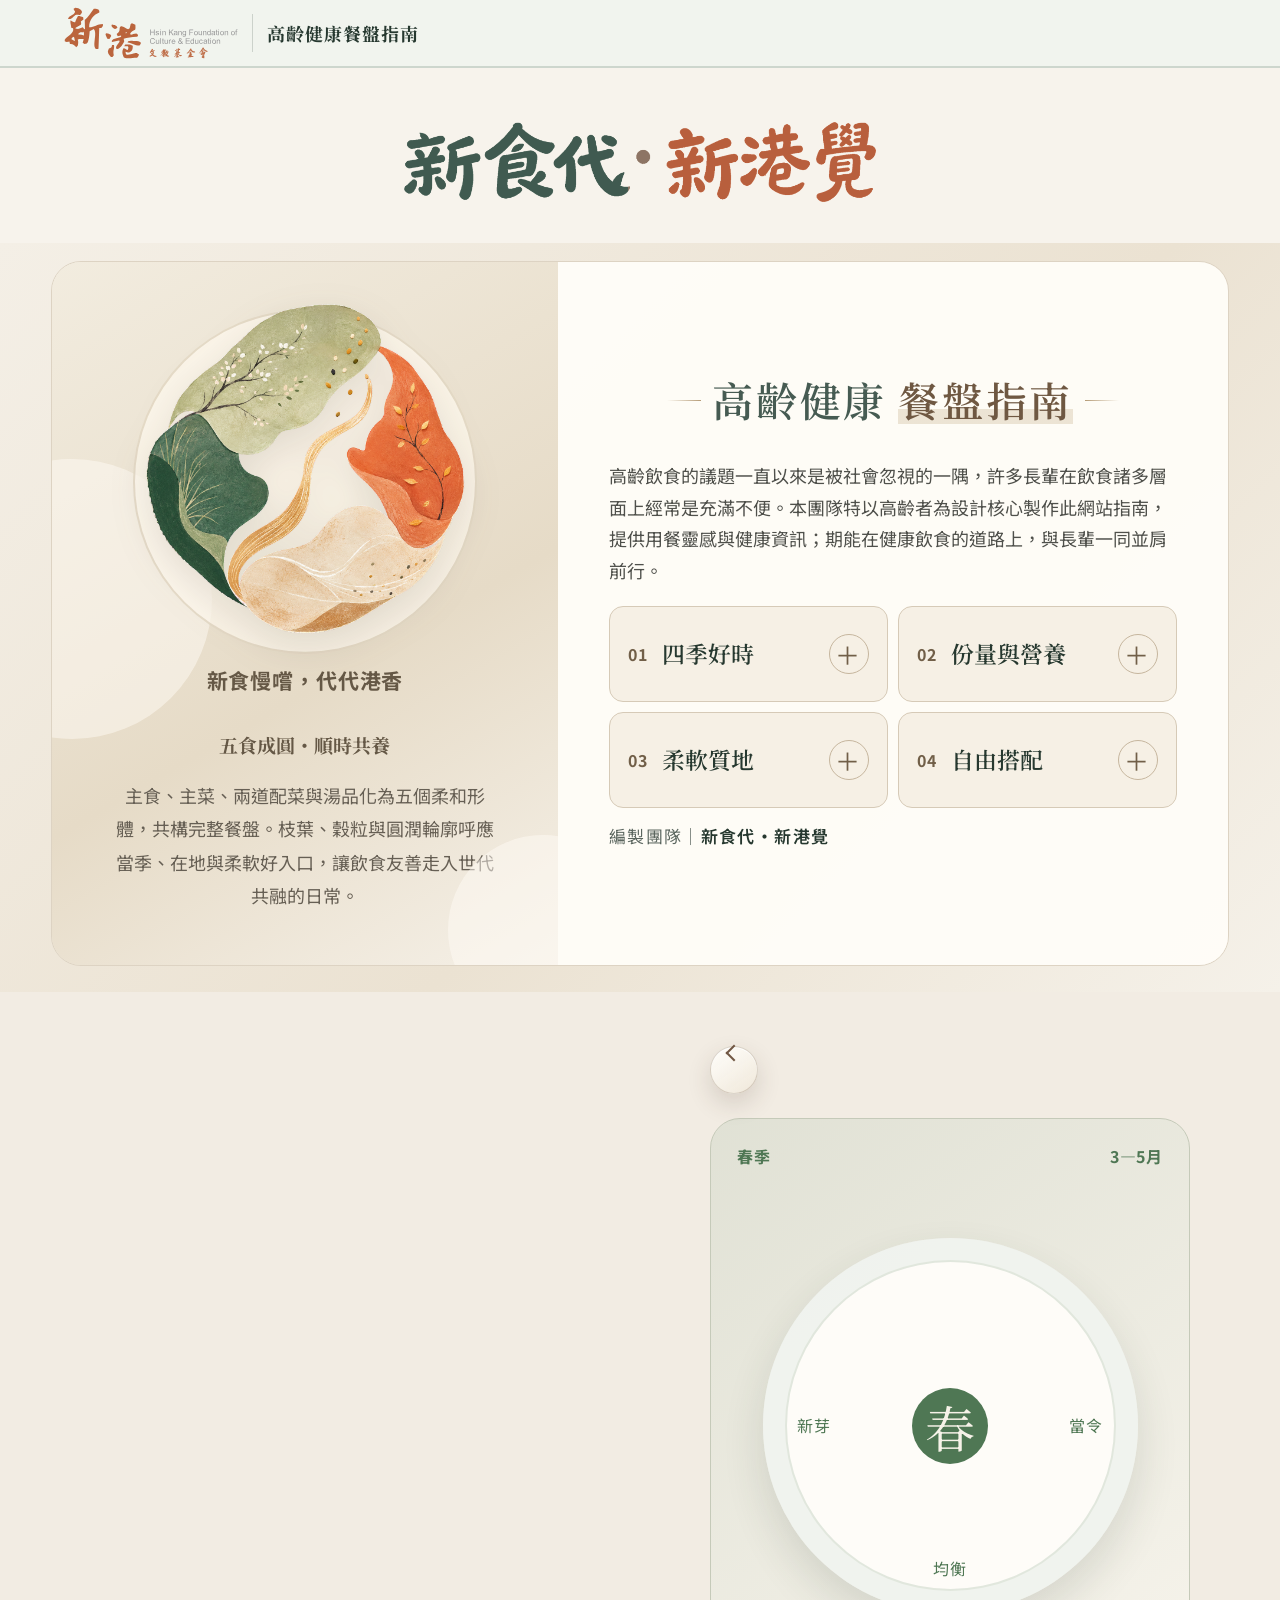
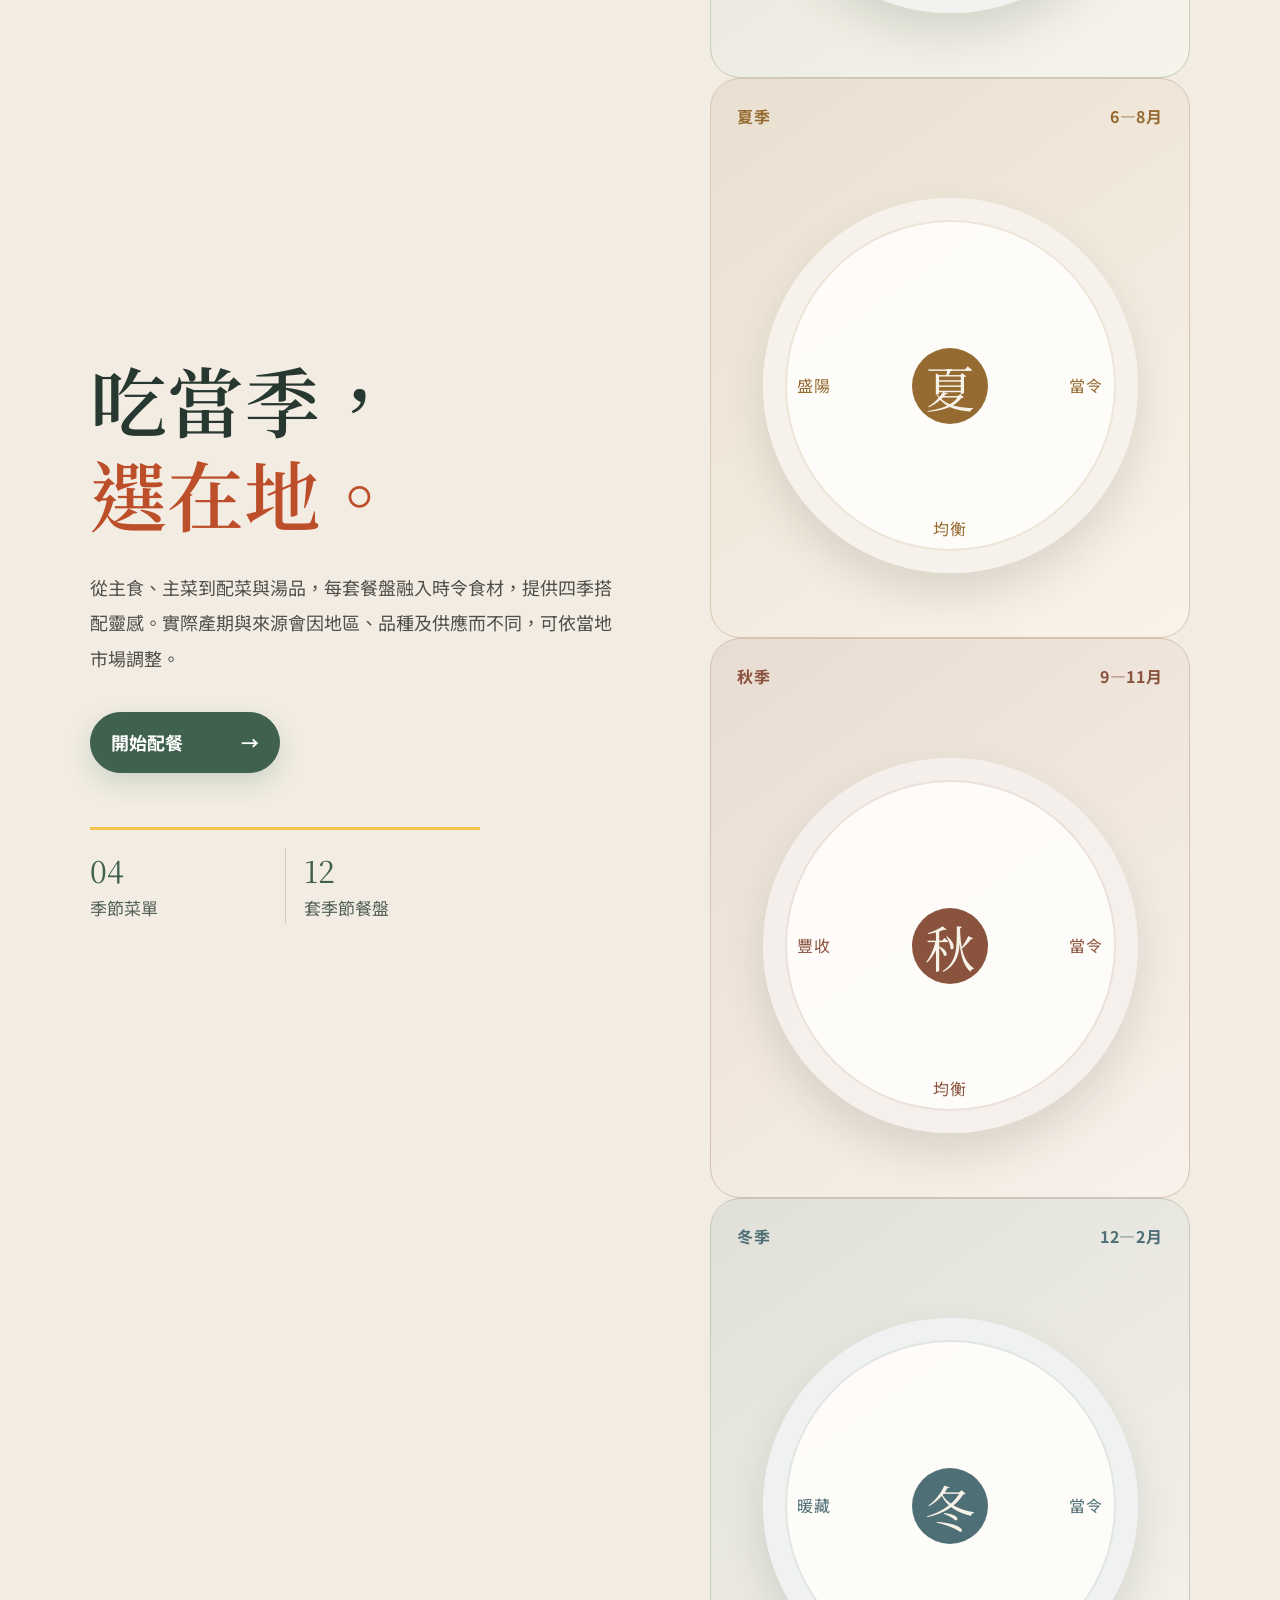
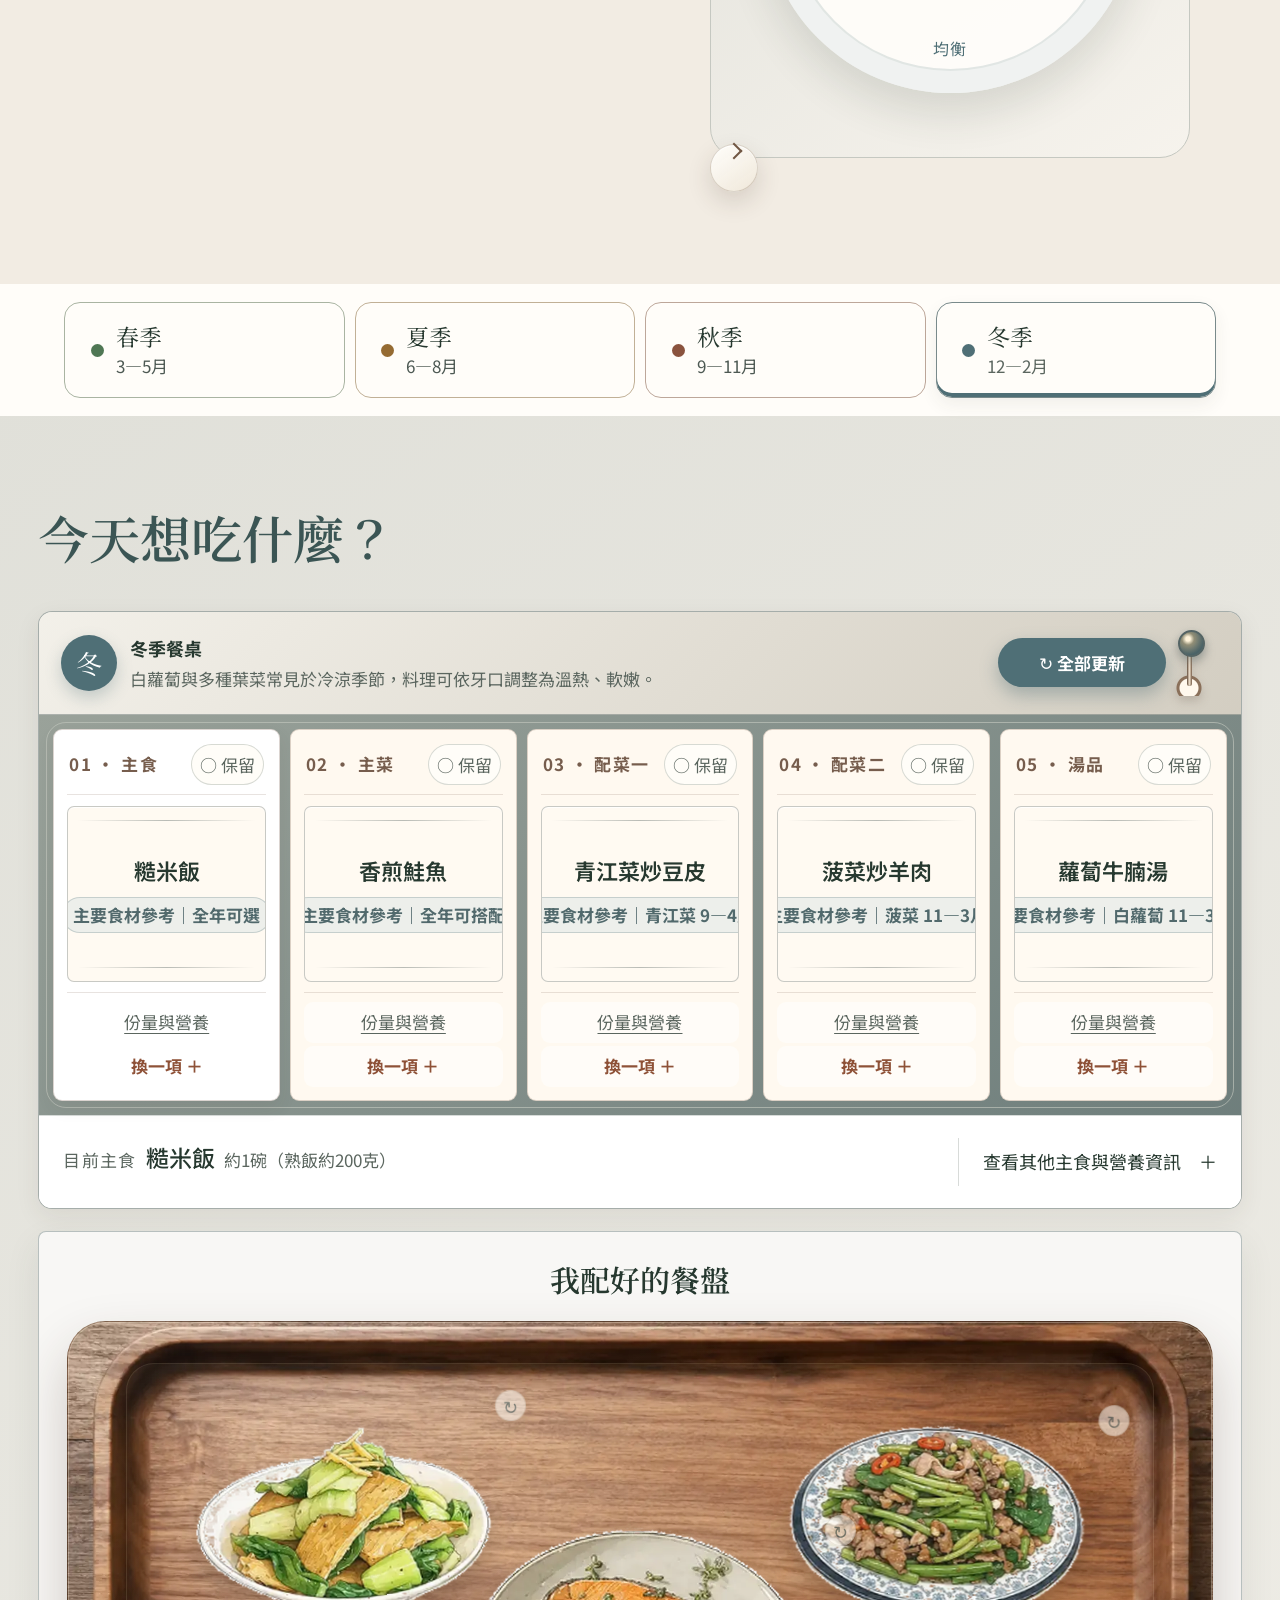
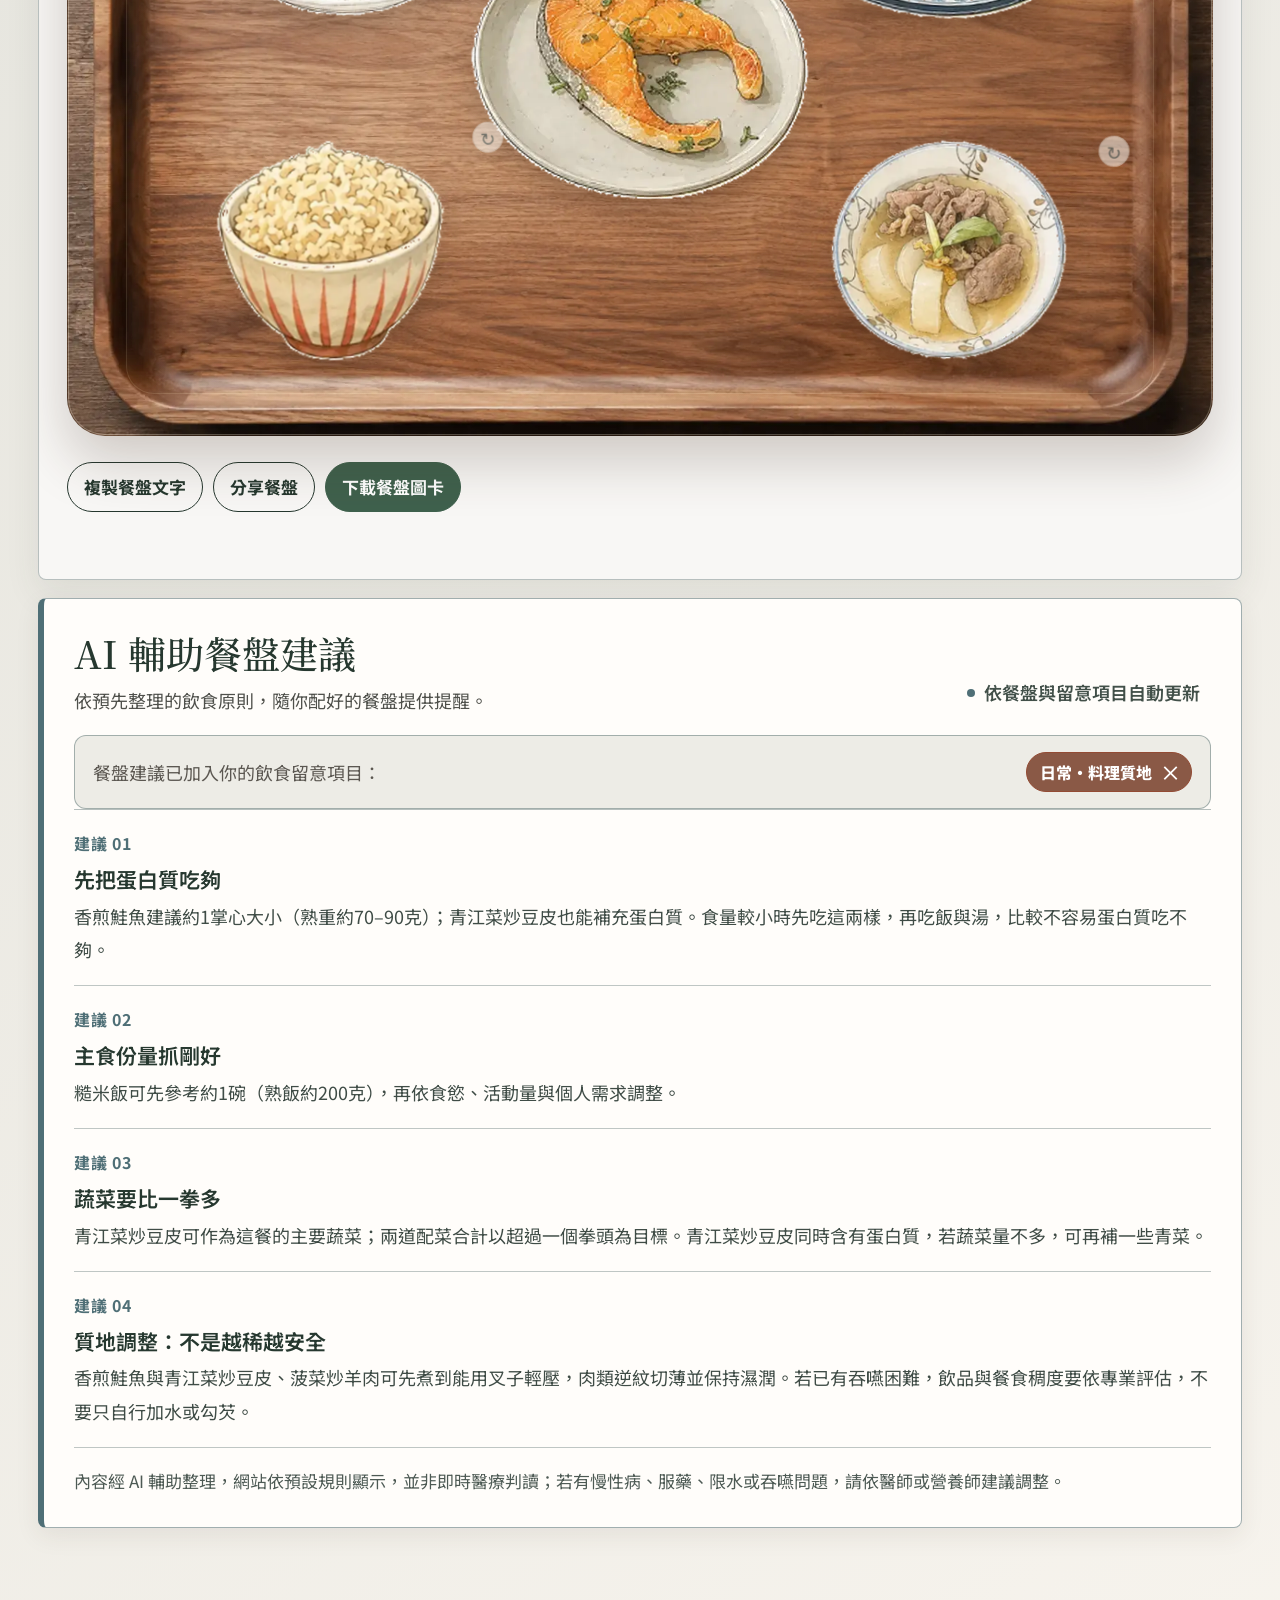
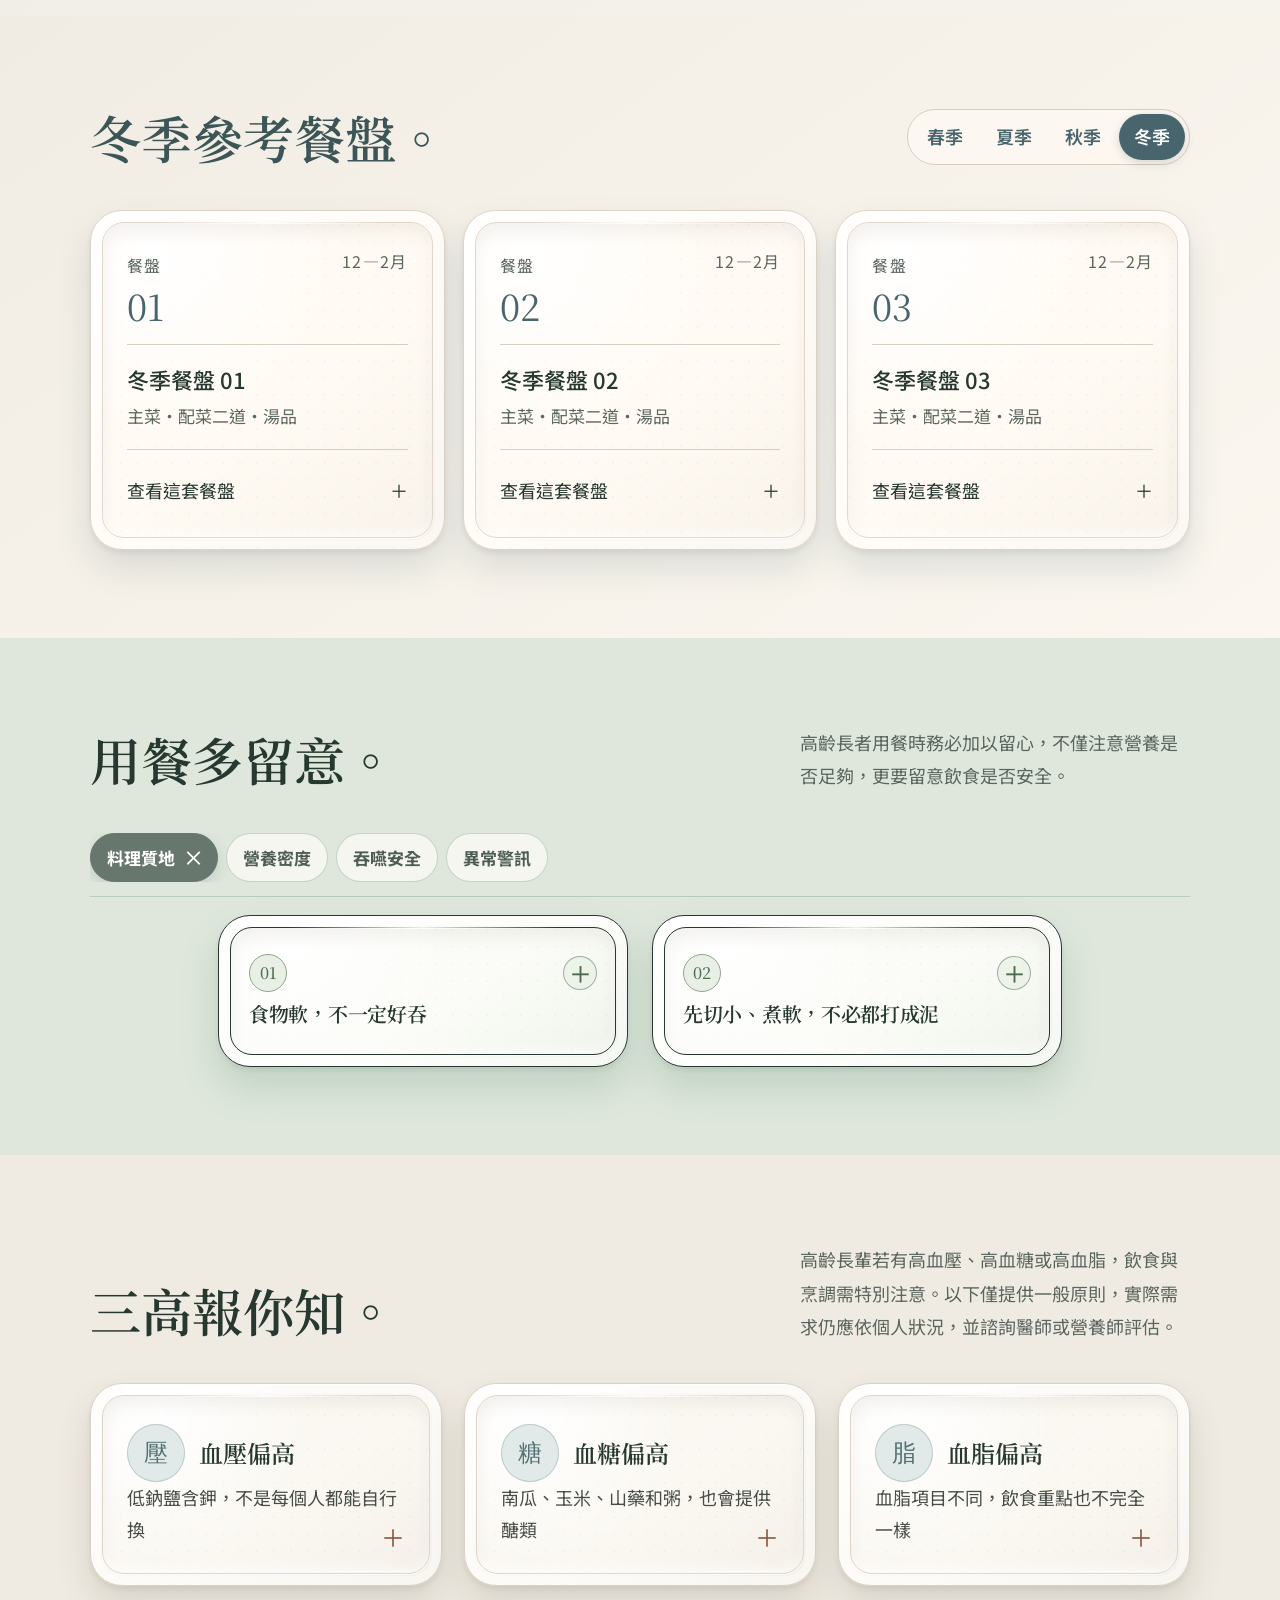
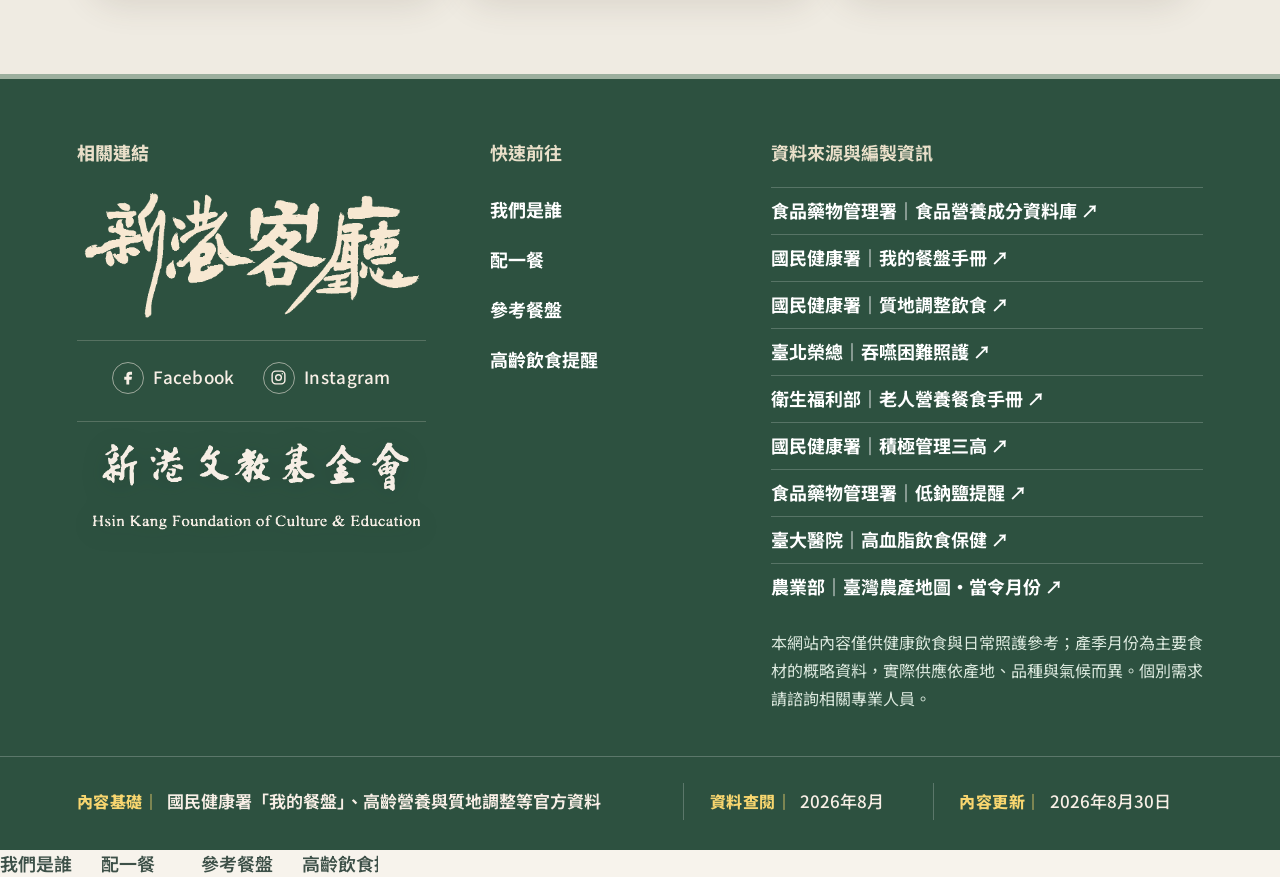
==== commit 49bb8fb0: "校正營養宣稱、份量與季節性說明" ====
--- a/index.html
+++ b/index.html
@@ -5,9 +5,9 @@
   <meta name="viewport" content="width=device-width,initial-scale=1">
   <meta name="theme-color" content="#fff9ed">
   <meta name="color-scheme" content="light">
-  <meta name="description" content="高齡健康餐盤指南，以四季當令主菜、配菜與湯品輕鬆搭配日常餐盤。">
+  <meta name="description" content="高齡健康餐盤指南，以四季食材、一般份量與高齡飲食提醒，提供日常配餐靈感。">
   <meta property="og:title" content="高齡健康餐盤指南">
-  <meta property="og:description" content="跟著季節，以當令主菜、配菜與湯品，輕鬆配成今天的一餐。">
+  <meta property="og:description" content="跟著四季挑選食材，搭配主食、主菜、配菜與湯品，整理今天的一餐。">
   <meta property="og:type" content="website">
   <meta property="og:url" content="https://hsinkangfoundation.github.io/">
   <meta property="og:image" content="https://hsinkangfoundation.github.io/assets/share-card.png">
@@ -615,7 +615,8 @@
     #menus .menu-dish-slide{background:color-mix(in srgb,var(--menu-bg) 62%,#fffdf8)}
     #menus .menu-dish-photo{background:color-mix(in srgb,var(--menu-card) 70%,#fff)}
     #menus .menu-swipe-arrow{border-color:var(--menu-border);color:var(--menu-deep);background:var(--menu-card)}
-    #menus .apply{border-top-color:var(--menu-deep);color:var(--menu-deep)}
+    #menus .apply{border-top-color:var(--menu-deep);color:var(--menu-deep);transition:background-color .14s ease,color .14s ease,transform .14s ease}
+    #menus .apply.is-applied{background:color-mix(in srgb,var(--menu-deep) 11%,transparent);font-weight:700;transform:translateY(-1px)}
     #menus .menu-section-title{align-items:center}
     .menu-season-switcher{
       display:grid;
@@ -2037,11 +2038,11 @@
       </div>
     </section>
     <section class="hero">
-      <div><h2>吃當季，<br><em>吃在地。</em></h2><p class="intro">從主食、主菜到配菜與湯品，每一道都盛進四季旬味。跟著時節入菜，找尋屬於你的用餐靈感吧！</p><button type="button" onclick="document.querySelector('#planner').scrollIntoView()">開始配餐 <span>→</span></button><div class="stats"><div><b>04</b><small>季節菜單</small></div><div><b>12</b><small>套當令餐盤</small></div></div></div>
+      <div><h2>吃當季，<br><em>選在地。</em></h2><p class="intro">從主食、主菜到配菜與湯品，每套餐盤融入時令食材，提供四季搭配靈感。實際產期與來源會因地區、品種及供應而不同，可依當地市場調整。</p><button type="button" onclick="document.querySelector('#planner').scrollIntoView()">開始配餐 <span>→</span></button><div class="stats"><div><b>04</b><small>季節菜單</small></div><div><b>12</b><small>套季節餐盤</small></div></div></div>
       <div class="season-carousel" aria-label="四季餐盤輪播"><button type="button" class="season-arrow season-arrow-prev" id="season-prev" aria-label="上一季"><span class="season-arrow-icon" aria-hidden="true"></span></button><div class="season-track" id="season-visual-track" tabindex="0" aria-label="春夏秋冬餐盤"><article class="visual spring" data-season-slide="spring" aria-label="春季餐盤"><div class="visualmeta"><span>春季</span><span>3—5月</span></div><div class="plate"><span>春</span><span class="orbit o1">新芽</span><span class="orbit o2">當令</span><span class="orbit o3">均衡</span></div></article><article class="visual summer" data-season-slide="summer" aria-label="夏季餐盤"><div class="visualmeta"><span>夏季</span><span>6—8月</span></div><div class="plate"><span>夏</span><span class="orbit o1">盛陽</span><span class="orbit o2">當令</span><span class="orbit o3">均衡</span></div></article><article class="visual autumn" data-season-slide="autumn" aria-label="秋季餐盤"><div class="visualmeta"><span>秋季</span><span>9—11月</span></div><div class="plate"><span>秋</span><span class="orbit o1">豐收</span><span class="orbit o2">當令</span><span class="orbit o3">均衡</span></div></article><article class="visual winter" data-season-slide="winter" aria-label="冬季餐盤"><div class="visualmeta"><span>冬季</span><span>12—2月</span></div><div class="plate"><span>冬</span><span class="orbit o1">暖藏</span><span class="orbit o2">當令</span><span class="orbit o3">均衡</span></div></article></div><button type="button" class="season-arrow season-arrow-next" id="season-next" aria-label="下一季"><span class="season-arrow-icon" aria-hidden="true"></span></button></div>
     </section>
     <div class="seasons" id="season-tabs" role="group" aria-label="選擇配餐季節"></div>
-    <section class="block" id="planner"><div class="section-title"><div><h2>今天想吃什麼？</h2></div><p id="season-desc"></p></div><div class="planner"><div class="toolbar"><div class="toolleft"><span class="seasonbadge" id="badge">夏</span><div><b id="table-title">夏季餐桌</b><small id="table-desc"></small></div></div><div class="toolbar-actions"><button type="button" class="reset" id="reset-meal">回到餐盤 01</button><button type="button" class="roll" id="roll" aria-label="更新全部餐食">↻ 全部更新</button><button type="button" class="reel-lever" id="reel-lever" aria-label="拉下把手，更新全部餐食"></button></div></div><div class="cards" id="meal-cards"></div><div class="staple-assist"><div class="staple-bar"><button type="button" class="staple-current" id="current-staple-info" data-food="糙米飯" data-category="主食"><span>目前主食</span><b id="current-staple">糙米飯</b><small id="current-staple-portion">約1碗（約200克）</small></button><button type="button" class="staple-toggle" id="staple-toggle" aria-expanded="false" aria-controls="staple-drawer">查看其他主食與營養資訊 <span aria-hidden="true">＋</span></button></div><div class="staple-drawer" id="staple-drawer" hidden><p class="staple-note">主食全年皆可替換；可依牙口、食慾與日常習慣選擇。</p><div class="staples" id="staples"></div></div></div></div><section class="plate-summary" aria-labelledby="plate-summary-title"><div class="summary-head"><div><h3 id="plate-summary-title">我配好的餐盤</h3></div></div><div class="meal-table" role="group" aria-label="互動餐桌；點選任一道料理即可更換"><ol class="plate-list" id="plate-list"></ol></div><div class="summary-actions"><button type="button" id="copy-plate">複製餐盤文字</button><button type="button" id="share-plate">分享餐盤</button><button type="button" class="primary" id="download-plate">下載餐盤圖卡</button></div><p class="action-status" id="share-status" aria-live="polite"></p></section><section class="plate-advice ai-helper" aria-labelledby="plate-advice-title"><div class="advice-head"><div class="ai-helper-identity"><div><h3 id="plate-advice-title">AI 餐盤建議</h3><p class="ai-helper-intro">依你配好的餐盤，整理幾個實際吃法。</p></div></div><span class="advice-state"><span class="ai-status-dot" aria-hidden="true"></span>會跟著餐盤與選擇更換</span></div><div class="advice-condition-summary" id="advice-condition-summary" hidden><p>餐盤建議已加入你的飲食留意項目：</p><div class="advice-condition-chips" id="advice-condition-chips" aria-label="已選擇的飲食留意項目"></div></div><div class="advice-grid" id="plate-advice-list" role="list" aria-live="polite"></div><p class="advice-disclaimer">AI 餐盤建議供日常飲食參考；若有慢性病、服藥、限水或吞嚥問題，請依醫師或營養師建議調整。</p></section><p class="sr-only" id="meal-status" aria-live="polite" aria-atomic="true"></p></section>
+    <section class="block" id="planner"><div class="section-title"><div><h2>今天想吃什麼？</h2></div><p id="season-desc"></p></div><div class="planner"><div class="toolbar"><div class="toolleft"><span class="seasonbadge" id="badge">夏</span><div><b id="table-title">夏季餐桌</b><small id="table-desc"></small></div></div><div class="toolbar-actions"><button type="button" class="reset" id="reset-meal">回到餐盤 01</button><button type="button" class="roll" id="roll" aria-label="更新全部餐食">↻ 全部更新</button><button type="button" class="reel-lever" id="reel-lever" aria-label="拉下把手，更新全部餐食"></button></div></div><div class="cards" id="meal-cards"></div><div class="staple-assist"><div class="staple-bar"><button type="button" class="staple-current" id="current-staple-info" data-food="糙米飯" data-category="主食"><span>目前主食</span><b id="current-staple">糙米飯</b><small id="current-staple-portion">約1碗（熟飯約200克）</small></button><button type="button" class="staple-toggle" id="staple-toggle" aria-expanded="false" aria-controls="staple-drawer">查看其他主食與營養資訊 <span aria-hidden="true">＋</span></button></div><div class="staple-drawer" id="staple-drawer" hidden><p class="staple-note">主食全年皆可替換；可依牙口、食慾與日常習慣選擇。</p><div class="staples" id="staples"></div></div></div></div><section class="plate-summary" aria-labelledby="plate-summary-title"><div class="summary-head"><div><h3 id="plate-summary-title">我配好的餐盤</h3></div></div><div class="meal-table" role="group" aria-label="互動餐桌；點選任一道料理即可更換"><ol class="plate-list" id="plate-list"></ol></div><div class="summary-actions"><button type="button" id="copy-plate">複製餐盤文字</button><button type="button" id="share-plate">分享餐盤</button><button type="button" class="primary" id="download-plate">下載餐盤圖卡</button></div><p class="action-status" id="share-status" aria-live="polite"></p></section><section class="plate-advice ai-helper" aria-labelledby="plate-advice-title"><div class="advice-head"><div class="ai-helper-identity"><div><h3 id="plate-advice-title">AI 輔助餐盤建議</h3><p class="ai-helper-intro">依預先整理的飲食原則，隨你配好的餐盤提供提醒。</p></div></div><span class="advice-state"><span class="ai-status-dot" aria-hidden="true"></span>依餐盤與留意項目自動更新</span></div><div class="advice-condition-summary" id="advice-condition-summary" hidden><p>餐盤建議已加入你的飲食留意項目：</p><div class="advice-condition-chips" id="advice-condition-chips" aria-label="已選擇的飲食留意項目"></div></div><div class="advice-grid" id="plate-advice-list" role="list" aria-live="polite"></div><p class="advice-disclaimer">內容經 AI 輔助整理，網站依預設規則顯示，並非即時醫療判讀；若有慢性病、服藥、限水或吞嚥問題，請依醫師或營養師建議調整。</p></section><p class="sr-only" id="meal-status" aria-live="polite" aria-atomic="true"></p></section>
     <section class="block menus" id="menus"><div class="section-title menu-section-title"><div><h2 id="menu-title">夏季參考餐盤。</h2></div><div class="menu-season-switcher" role="group" aria-label="切換參考餐盤季節"><button type="button" data-menu-season="spring" aria-pressed="false" onclick="changeSeason('spring')">春季</button><button type="button" data-menu-season="summer" aria-pressed="true" onclick="changeSeason('summer')">夏季</button><button type="button" data-menu-season="autumn" aria-pressed="false" onclick="changeSeason('autumn')">秋季</button><button type="button" data-menu-season="winter" aria-pressed="false" onclick="changeSeason('winter')">冬季</button></div></div><div class="menu-grid" id="menu-grid"></div></section>
     <section class="block gentle compact-reminders" id="notes">
       <div class="section-title"><div><h2>用餐多留意。</h2></div><p>高齡長者用餐時務必加以留心，不僅注意營養是否足夠，更要留意飲食是否安全。</p></div>
@@ -2056,9 +2057,9 @@
       </div>
       <div class="notes" id="daily-note-grid">
         <article class="note" data-daily-note="cook"><button type="button" class="note-toggle" data-note-toggle aria-expanded="false" aria-controls="daily-note-01"><span class="note-number">01</span><span class="note-title">食物軟，不一定好吞</span><span class="note-expand-mark" aria-hidden="true">＋</span></button><div class="note-details" id="daily-note-01" hidden><p>清水和清湯流得快，碎肉泡在湯裡也不好控制，反而可能嗆到。若常嗆咳，請由醫療人員評估適合的軟硬與濃稠度。</p></div></article>
-        <article class="note" data-daily-note="cook"><button type="button" class="note-toggle" data-note-toggle aria-expanded="false" aria-controls="daily-note-02"><span class="note-number">02</span><span class="note-title">先切小、煮軟，不必都打成泥</span><span class="note-expand-mark" aria-hidden="true">＋</span></button><div class="note-details" id="daily-note-02" hidden><p>肉切薄切小，蔬菜去掉粗梗，再煮到叉子壓得動。保留食物原來的樣子，通常更能引起食慾。</p></div></article>
-        <article class="note" data-daily-note="nourish"><button type="button" class="note-toggle" data-note-toggle aria-expanded="false" aria-controls="daily-note-03"><span class="note-number">03</span><span class="note-title">稀飯吃得飽，營養可能不夠</span><span class="note-expand-mark" aria-hidden="true">＋</span></button><div class="note-details" id="daily-note-03" hidden><p>稀飯和清湯水分多，營養較少。可加蛋、豆腐或魚肉；食量小時，先吃豆、魚、蛋、肉，再吃飯和菜。</p></div></article>
-        <article class="note" data-daily-note="nourish"><button type="button" class="note-toggle" data-note-toggle aria-expanded="false" aria-controls="daily-note-04"><span class="note-number">04</span><span class="note-title">早餐別只吃白粥配醬菜</span><span class="note-expand-mark" aria-hidden="true">＋</span></button><div class="note-details" id="daily-note-04" hidden><p>白粥配醬菜，蛋白質通常不夠。可加一顆蛋、豆腐或無糖豆漿，午餐和晚餐也要吃到豆、魚、蛋或肉。</p></div></article>
+        <article class="note" data-daily-note="cook"><button type="button" class="note-toggle" data-note-toggle aria-expanded="false" aria-controls="daily-note-02"><span class="note-number">02</span><span class="note-title">先切小、煮軟，不必都打成泥</span><span class="note-expand-mark" aria-hidden="true">＋</span></button><div class="note-details" id="daily-note-02" hidden><p>肉切薄切小，蔬菜去掉粗梗，再煮到叉子壓得動。保留可辨認的食物外觀，也可能提高進食意願。</p></div></article>
+        <article class="note" data-daily-note="nourish"><button type="button" class="note-toggle" data-note-toggle aria-expanded="false" aria-controls="daily-note-03"><span class="note-number">03</span><span class="note-title">稀飯吃得飽，營養可能不夠</span><span class="note-expand-mark" aria-hidden="true">＋</span></button><div class="note-details" id="daily-note-03" hidden><p>單純白稀飯與清湯的水分較多，若沒有加入其他食材，蛋白質與熱量可能不足。可加蛋、豆腐、魚或肉；食量小時可先吃含蛋白質的食物。</p></div></article>
+        <article class="note" data-daily-note="nourish"><button type="button" class="note-toggle" data-note-toggle aria-expanded="false" aria-controls="daily-note-04"><span class="note-number">04</span><span class="note-title">早餐別只吃白粥配醬菜</span><span class="note-expand-mark" aria-hidden="true">＋</span></button><div class="note-details" id="daily-note-04" hidden><p>白粥配醬菜的蛋白質通常較少。可加一顆蛋、豆腐或無糖豆漿，午餐和晚餐也要安排豆、魚、蛋或肉。</p></div></article>
         <article class="note" data-daily-note="safe"><button type="button" class="note-toggle" data-note-toggle aria-expanded="false" aria-controls="daily-note-05"><span class="note-number">05</span><span class="note-title">用吸管不一定比較安全</span><span class="note-expand-mark" aria-hidden="true">＋</span></button><div class="note-details" id="daily-note-05" hidden><p>用吸管時，水可能一下子流太快，來不及吞就嗆到。若曾嗆咳或吞嚥困難，請先詢問醫療人員是否適合使用。</p></div></article>
         <article class="note" data-daily-note="safe"><button type="button" class="note-toggle" data-note-toggle aria-expanded="false" aria-controls="daily-note-06"><span class="note-number">06</span><span class="note-title">吃完要清掉嘴裡的食物</span><span class="note-expand-mark" aria-hidden="true">＋</span></button><div class="note-details" id="daily-note-06" hidden><p>食物若留在兩頰或嘴巴後方，之後仍可能掉進氣管。吃完先看看嘴裡有沒有食物，再刷牙或漱口。</p></div></article>
         <article class="note" data-daily-note="observe"><button type="button" class="note-toggle" data-note-toggle aria-expanded="false" aria-controls="daily-note-07"><span class="note-number">07</span><span class="note-title">沒咳嗽，也可能吞得不順</span><span class="note-expand-mark" aria-hidden="true">＋</span></button><div class="note-details" id="daily-note-07" hidden><p>吃完聲音變得濕濕的、常清喉嚨、嘴裡有食物，或一餐吃很久，都可能是吞嚥出了問題。</p></div></article>
@@ -2078,21 +2079,21 @@
         <article class="carecard" data-health-card="sugar">
           <button type="button" class="carecard-toggle" data-health-condition="sugar" aria-expanded="false" aria-controls="care-details-sugar">
             <span class="carecard-toggle-top"><span class="carehead"><span class="seal">糖</span><span class="carecard-name">血糖偏高</span></span><span class="carecard-status">已同步餐盤</span></span>
-            <span class="lead">南瓜、玉米、山藥和粥，都算主食</span><span class="carecard-plus" aria-hidden="true">＋</span>
+            <span class="lead">南瓜、玉米、山藥和粥，也會提供醣類</span><span class="carecard-plus" aria-hidden="true">＋</span>
           </button>
-          <div class="carecard-details" id="care-details-sugar" hidden><ul><li><b>稀不代表澱粉少：</b>粥只是水分較多，一大碗仍可能吃進不少米，份量仍要固定。</li><li><b>根莖要和飯互換：</b>南瓜、地瓜、山藥、芋頭、蓮藕、玉米與菱角都屬全穀雜糧；同餐有吃，就把飯減一些。</li><li><b>「無糖」仍可能有醣：</b>鮮奶、無糖優格與無加糖穀粉仍含乳糖或澱粉，包裝食品要看總碳水化合物。</li></ul><p class="carecard-plate" id="care-plate-sugar"></p></div>
+          <div class="carecard-details" id="care-details-sugar" hidden><ul><li><b>稀不代表澱粉少：</b>粥只是水分較多，一大碗仍可能吃進不少米，份量仍要固定。</li><li><b>份量要和飯一起看：</b>南瓜、地瓜、山藥、芋頭、蓮藕、成熟玉米與菱角都會提供醣類；同餐吃得較多時，可相應減少飯量。</li><li><b>「無糖」仍可能有醣：</b>鮮奶、無糖優格與無加糖穀粉仍含乳糖或澱粉，包裝食品要看總碳水化合物。</li></ul><p class="carecard-plate" id="care-plate-sugar"></p></div>
         </article>
         <article class="carecard" data-health-card="lipid">
           <button type="button" class="carecard-toggle" data-health-condition="lipid" aria-expanded="false" aria-controls="care-details-lipid">
             <span class="carecard-toggle-top"><span class="carehead"><span class="seal">脂</span><span class="carecard-name">血脂偏高</span></span><span class="carecard-status">已同步餐盤</span></span>
-            <span class="lead">血脂不只看油，甜飲與精糖也要留意</span><span class="carecard-plus" aria-hidden="true">＋</span>
+            <span class="lead">血脂項目不同，飲食重點也不完全一樣</span><span class="carecard-plus" aria-hidden="true">＋</span>
           </button>
-          <div class="carecard-details" id="care-details-lipid" hidden><ul><li><b>酥、奶、皮也藏著脂肪：</b>酥皮糕餅、奶精、人造奶油、肥肉與肉皮常含較多飽和脂肪或反式脂肪。</li><li><b>三酸甘油脂也受糖影響：</b>甜飲、果汁、糕餅與過量精製澱粉都要留意，不只是少吃油。</li><li><b>健康食材要拿來取代：</b>用豆腐、魚與瘦肉換掉肥肉、加工肉，不是在原本餐點上再多加一份。</li></ul><p class="carecard-plate" id="care-plate-lipid"></p></div>
+          <div class="carecard-details" id="care-details-lipid" hidden><ul><li><b>先看是哪一項偏高：</b>低密度脂蛋白膽固醇與三酸甘油脂的飲食重點不同，應依檢驗結果與醫療建議調整。</li><li><b>飽和脂肪要留意：</b>酥皮糕餅、奶精、肥肉與肉皮的脂肪組成依產品而異，可查看標示並減少高飽和脂肪食物。</li><li><b>三酸甘油脂也受糖影響：</b>甜飲、果汁、糕餅與過量精製澱粉都要留意，不只是少吃油。</li><li><b>用較合適的食材取代：</b>以豆腐、魚與瘦肉替換肥肉或加工肉，而不是在原本餐點上再多加一份。</li></ul><p class="carecard-plate" id="care-plate-lipid"></p></div>
         </article>
       </div>
     </section>
   </main>
-  <dialog id="food-dialog" aria-labelledby="dialog-food-name" aria-describedby="dialog-swipe-hint"><div class="dialog-inner"><button type="button" class="dialog-close" id="dialog-close" aria-label="關閉料理資訊">×</button><button type="button" class="dialog-nav prev" id="dialog-prev" aria-label="上一道同類別料理">‹</button><button type="button" class="dialog-nav next" id="dialog-next" aria-label="下一道同類別料理">›</button><div class="dialog-layout"><figure class="dialog-media"><img id="dialog-image" src="" alt="" width="1440" height="1240" loading="eager" decoding="async" fetchpriority="high" draggable="false"><div class="dialog-browse-meta" id="dialog-browse-meta"><p class="dialog-swipe-hint" id="dialog-swipe-hint"><span class="dialog-swipe-touch">左右滑動切換</span><span class="dialog-swipe-desktop">使用左右按鈕切換</span></p><p class="dialog-browse-status" id="dialog-browse-status" aria-live="polite"></p></div></figure><div class="dialog-copy"><div class="dialog-meta"><p class="dialog-category" id="dialog-category"></p></div><h2 id="dialog-food-name">料理資訊</h2><div class="dialog-field"><h3>建議份量</h3><p id="dialog-portion"></p></div><div class="dialog-field"><h3>營養小提醒</h3><p id="dialog-nutrition"></p></div><p class="dialog-note">內容依《高齡健康餐盤飲食指南》及官方衛教資料整理；實際份量仍請依個人食慾、健康狀況及醫師或營養師建議調整。</p></div></div></div></dialog>
+  <dialog id="food-dialog" aria-labelledby="dialog-food-name" aria-describedby="dialog-swipe-hint"><div class="dialog-inner"><button type="button" class="dialog-close" id="dialog-close" aria-label="關閉料理資訊">×</button><button type="button" class="dialog-nav prev" id="dialog-prev" aria-label="上一道同類別料理">‹</button><button type="button" class="dialog-nav next" id="dialog-next" aria-label="下一道同類別料理">›</button><div class="dialog-layout"><figure class="dialog-media"><img id="dialog-image" src="" alt="" width="1440" height="1240" loading="eager" decoding="async" fetchpriority="high" draggable="false"><div class="dialog-browse-meta" id="dialog-browse-meta"><p class="dialog-swipe-hint" id="dialog-swipe-hint"><span class="dialog-swipe-touch">左右滑動切換</span><span class="dialog-swipe-desktop">使用左右按鈕切換</span></p><p class="dialog-browse-status" id="dialog-browse-status" aria-live="polite"></p></div></figure><div class="dialog-copy"><div class="dialog-meta"><p class="dialog-category" id="dialog-category"></p></div><h2 id="dialog-food-name">料理資訊</h2><div class="dialog-field"><h3>建議份量</h3><p id="dialog-portion"></p></div><div class="dialog-field"><h3>營養小提醒</h3><p id="dialog-nutrition"></p></div><p class="dialog-note">份量以熟食概估；實際營養會隨食材、配方與烹調方式而變。若有慢性病、限鉀、限磷、限水或吞嚥問題，請依醫師或營養師建議調整。</p></div></div></div></dialog>
   <footer class="site-footer" id="sources">
     <div class="footer-main">
       <div class="footer-brand-column">
@@ -2122,15 +2123,15 @@
       </div>
       <div class="footer-source-column">
         <h2 class="footer-title">資料來源與編製資訊</h2>
-        <ul class="footer-sources"><li><a href="https://www.hpa.gov.tw/Pages/EBook.aspx?nodeid=3821" target="_blank" rel="noopener">國民健康署｜我的餐盤手冊 ↗</a></li><li><a href="https://www.hpa.gov.tw/Pages/List.aspx?nodeid=4131" target="_blank" rel="noopener">國民健康署｜質地調整飲食 ↗</a></li><li><a href="https://ihealth.vghtpe.gov.tw/media/3178" target="_blank" rel="noopener">臺北榮總｜吞嚥困難照護 ↗</a></li><li><a href="https://www.mohw.gov.tw/fp-16-28656-1.html" target="_blank" rel="noopener">衛生福利部｜老人營養餐食手冊 ↗</a></li><li><a href="https://www.hpa.gov.tw/Pages/Detail.aspx?nodeid=4878&amp;pid=19338" target="_blank" rel="noopener">國民健康署｜積極管理三高 ↗</a></li><li><a href="https://www.fda.gov.tw/tc/newsContent.aspx?cid=5049&amp;id=28116" target="_blank" rel="noopener">食品藥物管理署｜低鈉鹽提醒 ↗</a></li><li><a href="https://health.ntuh.gov.tw/health/new/6305.html" target="_blank" rel="noopener">臺大醫院｜高血脂飲食保健 ↗</a></li><li><a href="https://fae.moa.gov.tw/map/county_agri.php" target="_blank" rel="noopener">農業部｜臺灣農產地圖・當令月份 ↗</a></li></ul>
-        <p class="footer-source-note">本網站內容僅供健康飲食與日常照護參考，實際需求請依個人狀況諮詢相關專業人員。</p>
+        <ul class="footer-sources"><li><a href="https://www.fda.gov.tw/tc/siteList.aspx?sid=284" target="_blank" rel="noopener">食品藥物管理署｜食品營養成分資料庫 ↗</a></li><li><a href="https://www.hpa.gov.tw/Pages/EBook.aspx?nodeid=3821" target="_blank" rel="noopener">國民健康署｜我的餐盤手冊 ↗</a></li><li><a href="https://www.hpa.gov.tw/Pages/List.aspx?nodeid=4131" target="_blank" rel="noopener">國民健康署｜質地調整飲食 ↗</a></li><li><a href="https://ihealth.vghtpe.gov.tw/media/3178" target="_blank" rel="noopener">臺北榮總｜吞嚥困難照護 ↗</a></li><li><a href="https://www.mohw.gov.tw/fp-16-28656-1.html" target="_blank" rel="noopener">衛生福利部｜老人營養餐食手冊 ↗</a></li><li><a href="https://www.hpa.gov.tw/Pages/Detail.aspx?nodeid=4878&amp;pid=19338" target="_blank" rel="noopener">國民健康署｜積極管理三高 ↗</a></li><li><a href="https://www.fda.gov.tw/tc/newsContent.aspx?cid=5049&amp;id=28116" target="_blank" rel="noopener">食品藥物管理署｜低鈉鹽提醒 ↗</a></li><li><a href="https://health.ntuh.gov.tw/health/new/6305.html" target="_blank" rel="noopener">臺大醫院｜高血脂飲食保健 ↗</a></li><li><a href="https://fae.moa.gov.tw/map/county_agri.php" target="_blank" rel="noopener">農業部｜臺灣農產地圖・當令月份 ↗</a></li></ul>
+        <p class="footer-source-note">本網站內容僅供健康飲食與日常照護參考；產季月份為主要食材的概略資料，實際供應依產地、品種與氣候而異。個別需求請諮詢相關專業人員。</p>
       </div>
     </div>
 
     <div class="footer-bottom" aria-label="網站資料註記">
-      <p class="footer-meta-item footer-meta-source"><span class="footer-meta-label">內容基礎｜</span><span class="footer-meta-value">《高齡健康餐盤飲食指南》、官方衛教及飲食資料</span></p>
+      <p class="footer-meta-item footer-meta-source"><span class="footer-meta-label">內容基礎｜</span><span class="footer-meta-value">國民健康署「我的餐盤」、高齡營養與質地調整等官方資料</span></p>
       <p class="footer-meta-item"><span class="footer-meta-label">資料查閱｜</span><span class="footer-meta-value">2026年8月</span></p>
-      <p class="footer-meta-item"><span class="footer-meta-label">內容更新｜</span><span class="footer-meta-value">2026年8月28日</span></p>
+      <p class="footer-meta-item"><span class="footer-meta-label">內容更新｜</span><span class="footer-meta-value">2026年8月30日</span></p>
     </div>
   </footer>
   <nav class="quick-nav" aria-label="固定快速導覽"><a href="#team" data-nav-target="team">我們是誰</a><a href="#planner" data-nav-target="planner">配一餐</a><a href="#menus" data-nav-target="menus">參考餐盤</a><a href="#notes" data-nav-target="notes" aria-label="高齡飲食提醒：日常照護與三高飲食"><span class="quick-nav-reminder-label"><span>高齡飲食</span><span>提醒</span></span></a></nav>
@@ -2184,84 +2185,84 @@
     const dialogSeasonBackgrounds={spring:"#e7efcd",summer:"#fff2d0",autumn:"#eedfbb",winter:"#d9e2f1"};
     const dialogFoodBackground=()=>dialogSeasonBackgrounds[season]||"#f5eee3";
     const foodInfo={
-      "糙米飯":{portion:"約1碗（約200克）",nutrition:"富含膳食纖維與維生素 B 群，有助促進腸道健康；搭配白米一起烹煮，口感更佳也較容易消化。"},
-      "地瓜飯":{portion:"約1碗（約200克）",nutrition:"富含膳食纖維、維生素 A 與鉀，有助促進腸道蠕動及增加飽足感；建議搭配均衡飲食，適量攝取更健康。"},
-      "五穀飯":{portion:"約1碗（約200克）",nutrition:"富含膳食纖維、維生素 B 群及礦物質，有助增加飽足感與促進腸道健康；建議搭配足量飲水，幫助膳食纖維發揮作用。"},
-      "白米飯":{portion:"約1碗（約200克）",nutrition:"提供醣類，是身體的重要能量來源，有助維持日常活動與腦部運作；建議搭配全穀雜糧及蔬菜，讓營養更加均衡。"},
-      "藜麥飯":{portion:"約1碗（約200克）",nutrition:"富含蛋白質、膳食纖維及礦物質，有助維持肌肉與促進腸道健康；建議與白米一起烹煮，口感更佳，也較容易入口。"},
-      "紫米飯":{portion:"約1碗（約200克）",nutrition:"富含花青素、膳食纖維及維生素 B 群，有助促進腸道健康與抗氧化；建議與白米一起烹煮，口感更佳，也較容易消化。"},
-      "胚芽米飯":{portion:"約1碗（約200克）",nutrition:"保留米粒的胚芽，含有維生素 B 群與膳食纖維；煮前充分浸泡，口感更柔軟，也較容易咀嚼。"},
-      "小米粥":{portion:"約2碗（約400克）",nutrition:"小米顆粒細小，煮成粥後質地柔軟、容易入口；搭配蛋、豆腐或魚肉食用，能讓營養更加完整。"},
-      "燕麥粥":{portion:"約2碗（約400克）",nutrition:"燕麥含有膳食纖維，煮成濃粥後滑順好入口；搭配牛奶或無糖豆漿，可增加蛋白質的攝取。"},
-      "糙米粥":{portion:"約2碗（約400克）",nutrition:"糙米保留膳食纖維與維生素 B 群；先浸泡再煮至軟爛，可減少咀嚼負擔，也比糙米飯容易入口。"},
-      "五穀粥":{portion:"約2碗（約400克）",nutrition:"多種穀物能增加主食變化，並提供膳食纖維；烹煮前充分浸泡，煮至顆粒柔軟，更適合長者食用。"},
-      "蕎麥粥":{portion:"約2碗（約400克）",nutrition:"蕎麥含有膳食纖維及多種營養素，可增加主食變化；煮前充分浸泡並煮至軟爛，口感更柔和、容易入口。"},
-      "清蒸鱸魚":{portion:"約1掌心大小（約70–80克）",nutrition:"富含優質蛋白質與 Omega-3 脂肪酸，有助維持肌肉及心血管健康；建議以清蒸方式料理，少油少鹽，更能保留鮮甜風味。"},
-      "清炒菠菜":{portion:"約半碗（約80克）",nutrition:"富含鐵質、葉酸及維生素 A，有助維持造血功能與免疫力；建議快速拌炒，避免久煮造成營養流失。"},
-      "春筍炒肉絲":{portion:"約半碗（春筍約50克、肉絲約30克）",nutrition:"富含膳食纖維與優質蛋白質，可促進腸道健康及維持肌力；建議選用瘦肉並清淡調味，減少鹽分攝取。"},
-      "海帶芽豆腐湯":{portion:"約1碗（約240毫升）",nutrition:"含有鈣質、植物性蛋白及礦物質，可補充多樣營養；建議少鹽調味，避免攝取過多鈉。"},
-      "滷瘦肉":{portion:"約1掌心大小（約70–80克）",nutrition:"富含蛋白質與鐵質，有助維持肌肉量及正常代謝；建議選用瘦肉部位，並減少滷汁攝取，以降低鈉含量。"},
-      "青花菜炒魷魚":{portion:"約半碗（青花菜約50克、魷魚約30克）",nutrition:"富含維生素 C、膳食纖維及蛋白質，有助維持免疫力與腸道健康；魷魚膽固醇較高，建議適量食用並少油清炒。"},
-      "胡蘿蔔炒蛋":{portion:"約半碗（約80克）",nutrition:"富含胡蘿蔔素、維生素 A 及蛋白質，有助保護視力與提升免疫力；搭配少量油脂料理，可幫助營養吸收。"},
-      "香菇雞湯":{portion:"約1碗（約240毫升）",nutrition:"富含蛋白質、維生素 B 群及礦物質，有助維持免疫力與身體機能；建議去除雞皮並少鹽調味，減少油脂與鈉的攝取。"},
-      "蘿蔔燉豬肉":{portion:"約1掌心大小（約70–80克）",nutrition:"含有蛋白質、鐵質、維生素 B 群與膳食纖維，可補充多樣營養；建議選用瘦肉並少油少鹽烹調。"},
-      "皮蛋地瓜葉":{portion:"約半碗（約80克）",nutrition:"富含膳食纖維、維生素 A 與維生素 C，有助維持腸道健康及提升免疫力；皮蛋鈉含量較高，建議適量食用並減少調味。"},
-      "蝦仁炒蘆筍":{portion:"約半碗（蘆筍約50克、蝦仁約30克）",nutrition:"富含蛋白質、葉酸及膳食纖維，有助維持肌肉與促進新陳代謝；建議少油快炒，保留蘆筍鮮脆口感與營養。"},
-      "蘿蔔排骨湯":{portion:"約1碗（約240毫升）",nutrition:"含有蛋白質、礦物質及膳食纖維，可補充多樣營養；建議去除浮油並少鹽調味，減少油脂與鈉的攝取。"},
-      "蒜苗鹹豬肉":{portion:"約1掌心大小（約70–80克）",nutrition:"富含蛋白質及維生素 B 群，有助維持肌肉與補充體力；鹹豬肉鈉含量較高，建議適量食用並搭配蔬菜。"},
-      "清炒空心菜":{portion:"約半碗（約80克）",nutrition:"富含膳食纖維、維生素 A 及維生素 C，有助促進腸道健康與提升免疫力；建議少油快炒，保留蔬菜鮮嫩口感與營養。"},
-      "玉米筍炒菇":{portion:"約半碗（約80克）",nutrition:"富含膳食纖維、維生素及礦物質，有助促進腸道健康與維持代謝；建議少油清炒，保留食材原有的鮮甜風味。"},
-      "冬瓜蛤蜊湯":{portion:"約1碗（約240毫升）",nutrition:"含有蛋白質、礦物質及水分，可補充多樣營養；建議少鹽調味，避免攝取過多鈉。"},
-      "洋蔥炒雞肉":{portion:"約1掌心大小（約70–80克）",nutrition:"富含蛋白質、維生素 B 群及植化素，有助維持肌肉量與正常代謝；建議選用去皮雞肉並少油烹調，降低油脂攝取。"},
-      "絲瓜炒蛋":{portion:"約半碗（約80克）",nutrition:"富含蛋白質、膳食纖維及維生素，有助維持肌肉健康與促進腸道蠕動；建議少油快炒，保留絲瓜鮮甜口感與營養。"},
-      "涼拌秋葵":{portion:"約半碗（約80克）",nutrition:"富含膳食纖維、維生素 C 及葉酸，有助促進腸道蠕動與維持免疫力；建議汆燙後涼拌，保留營養與爽脆口感。"},
-      "苦瓜排骨湯":{portion:"約1碗（約240毫升）",nutrition:"富含蛋白質、維生素 C 及礦物質，有助維持身體機能與均衡營養；建議去除浮油並少鹽調味，減少油脂與鈉的攝取。"},
-      "香煎虱目魚":{portion:"約1掌心大小（約70–90克）",nutrition:"富含蛋白質、Omega-3 脂肪酸及維生素 B 群，有助維持肌肉量與身體機能；建議煎製時減少用油，並注意魚刺處理，方便長者食用。"},
-      "涼拌茄子":{portion:"約半碗（約80克）",nutrition:"富含膳食纖維、花青素及多種植化素，有助促進腸道蠕動；採用涼拌方式可減少油脂攝取，建議調味清淡，降低鈉含量。"},
-      "清炒紅莧菜":{portion:"約半碗（約80克）",nutrition:"富含膳食纖維、維生素 A、維生素 C 及礦物質，有助維持免疫力與身體代謝；建議少油快炒，保留蔬菜鮮味與營養。"},
-      "絲瓜豆腐湯":{portion:"約1碗（約240毫升）",nutrition:"富含蛋白質、維生素 C 及礦物質，有助維持身體機能與均衡營養；建議去除浮油並少鹽調味，減少油脂與鈉的攝取。"},
-      "清蒸鯛魚片":{portion:"約1掌心大小（約70–90克）",nutrition:"富含蛋白質、維生素 B 群及礦物質，有助維持肌肉量；清蒸料理可減少油脂攝取，保留魚肉鮮甜與營養。"},
-      "花椰菜炒蝦仁":{portion:"約半碗（約80克）",nutrition:"富含蛋白質、維生素 C 與膳食纖維，有助維持免疫力與腸道健康；建議少油快炒，保留食材營養。"},
-      "南瓜燴菇":{portion:"約半碗（約80克）",nutrition:"富含膳食纖維、β-胡蘿蔔素及菇類多醣體，有助維持腸道健康與身體防護力。"},
-      "栗子雞腿湯":{portion:"約1碗（約240毫升）",nutrition:"富含蛋白質、礦物質與膳食纖維，有助補充體力；建議去除雞皮並少鹽調味，減少油脂與鈉攝取。"},
-      "馬鈴薯燉肉":{portion:"約半碗至1碗（約120克）",nutrition:"富含蛋白質、碳水化合物及礦物質，有助補充體力；建議選用瘦肉並減少油脂，維持均衡營養。"},
-      "清炒高麗菜":{portion:"約半碗（約80克）",nutrition:"富含膳食纖維、維生素 C 及植化素，有助促進腸道蠕動；建議少油快炒，保留蔬菜營養。"},
-      "三杯杏鮑菇":{portion:"約半碗（約80克）",nutrition:"富含膳食纖維、維生素與菇類多醣體，有助維持腸道健康；三杯料理建議減少油與醬料，降低鈉攝取。"},
-      "菱角香菇雞湯":{portion:"約1碗（約240毫升）",nutrition:"富含蛋白質、膳食纖維及礦物質，有助補充體力；建議少鹽調味並去除浮油，減少油脂攝取。"},
-      "南瓜咖喱雞":{portion:"約1掌心大小（約70–90克）",nutrition:"富含蛋白質、β-胡蘿蔔素與多種營養素，有助維持身體機能；建議減少咖哩醬油脂與鹽分攝取。"},
-      "芹菜炒肉絲":{portion:"約半碗（約80克）",nutrition:"富含蛋白質、膳食纖維及礦物質，有助維持肌肉與腸道健康；建議少油烹調，降低油脂攝取。"},
-      "蒜炒青江菜":{portion:"約半碗（約80克）",nutrition:"富含維生素 A、維生素 C 與鈣質，有助維持骨骼與免疫健康；建議少油快炒，保留蔬菜營養。"},
-      "蓮藕排骨湯":{portion:"約1碗（約240毫升）",nutrition:"富含蛋白質、礦物質與膳食纖維，有助補充體力；建議去除浮油並少鹽調味，維持健康飲食。"},
-      "香煎鮭魚":{portion:"約1掌心大小（約70–90克）",nutrition:"富含蛋白質與 Omega-3 脂肪酸，有助維持心血管健康；建議少油香煎，保留鮭魚天然營養。"},
-      "青江菜炒豆皮":{portion:"約半碗（約80克）",nutrition:"富含植物性蛋白質、鈣質及膳食纖維，有助維持骨骼與腸道健康；建議少油烹調。"},
-      "菠菜炒羊肉":{portion:"約半碗（約80克）",nutrition:"富含蛋白質、鐵質及維生素 A，有助維持肌肉與血液健康；建議搭配蔬菜均衡攝取。"},
-      "蘿蔔牛腩湯":{portion:"約1碗（約240毫升）",nutrition:"富含蛋白質、礦物質與膳食纖維，有助維持身體機能；建議去除浮油並少鹽調味，減少油脂與鈉攝取。"},
-      "薑絲鱈魚片":{portion:"約1掌心大小（約70–90克）",nutrition:"富含蛋白質、維生素 B 群及礦物質，有助維持肌肉量；建議少油烹調，保留魚肉鮮甜與營養。"},
-      "台式白菜滷":{portion:"約半碗（約80克）",nutrition:"富含膳食纖維、維生素 C 及礦物質，有助促進腸道健康；建議減少油脂與調味，享受食材原味。"},
-      "番茄炒蛋":{portion:"約半碗（約80克）",nutrition:"富含蛋白質、茄紅素及維生素 C，有助維持身體機能；建議少油烹調，減少額外調味。"},
-      "麻油雞湯":{portion:"約1碗（約240毫升）",nutrition:"富含蛋白質與礦物質，有助補充體力；建議適量飲用，並去除浮油，減少油脂攝取。"},
-      "照燒松阪豬":{portion:"約1掌心大小（約70–80克）",nutrition:"富含蛋白質及維生素 B 群，有助維持肌肉健康；照燒醬建議適量使用，減少糖分與鈉攝取。"},
-      "蒜炒油菜":{portion:"約半碗（約80克）",nutrition:"富含維生素 A、維生素 C 及膳食纖維，有助維持免疫力；建議少油快炒，保留蔬菜營養。"},
-      "山藥炒菇":{portion:"約半碗（約80克）",nutrition:"富含膳食纖維、鉀及菇類多醣體，有助維持腸道健康與身體機能；建議少油烹調。"},
-      "南瓜濃湯":{portion:"約1碗（約240毫升）",nutrition:"富含β-胡蘿蔔素、膳食纖維及維生素 A，有助維持視力與免疫健康；建議減少奶油與鹽分，降低熱量攝取。"}
+      "糙米飯":{portion:"約1碗（熟飯約200克）",nutrition:"糙米含有膳食纖維及維生素 B 群；與白米混煮可讓口感較柔和。牙口較弱者仍需煮軟，並依實際咀嚼情況調整。"},
+      "地瓜飯":{portion:"約1碗（熟飯約200克）",nutrition:"地瓜含有膳食纖維、β-胡蘿蔔素及鉀，也會提供醣類；與飯同餐時，兩者份量應一起考量。"},
+      "五穀飯":{portion:"約1碗（熟飯約200克）",nutrition:"不同五穀配方的營養差異很大，一般可增加膳食纖維與主食變化；烹煮前充分浸泡並煮軟，較方便咀嚼。"},
+      "白米飯":{portion:"約1碗（熟飯約200克）",nutrition:"白米飯主要提供醣類，是日常能量來源之一；搭配豆魚蛋肉類與蔬菜，比單獨吃白飯更完整。"},
+      "藜麥飯":{portion:"約1碗（熟飯約200克）",nutrition:"藜麥含有蛋白質及膳食纖維，但混入飯中的實際比例會影響營養量，不能取代一份豆魚蛋肉類。"},
+      "紫米飯":{portion:"約1碗（熟飯約200克）",nutrition:"紫米外層含有花青素與膳食纖維；與白米混煮可調整黏度與口感，牙口較弱者可再煮軟。"},
+      "胚芽米飯":{portion:"約1碗（熟飯約200克）",nutrition:"胚芽米保留部分胚芽，含有維生素 B 群與膳食纖維；煮前充分浸泡，可讓米粒更柔軟。"},
+      "小米粥":{portion:"約2碗（成品約400克；米量依稠度而異）",nutrition:"小米粥質地可煮得柔軟，但蛋白質通常有限；可搭配蛋、豆腐、魚或肉，並留意不同稠度的實際米量。"},
+      "燕麥粥":{portion:"約2碗（成品約400克；穀量依稠度而異）",nutrition:"燕麥含有膳食纖維；搭配牛奶或無糖豆漿可增加蛋白質，但實際攝取量仍會受燕麥與液體比例影響。"},
+      "糙米粥":{portion:"約2碗（成品約400克；米量依稠度而異）",nutrition:"糙米含有膳食纖維；先浸泡並煮至軟爛可減少咀嚼負擔，但吞嚥困難者仍需依專業評估調整質地。"},
+      "五穀粥":{portion:"約2碗（成品約400克；穀量依稠度而異）",nutrition:"五穀種類與比例不同，營養和口感也會不同；烹煮前充分浸泡並煮至顆粒柔軟，較方便咀嚼。"},
+      "蕎麥粥":{portion:"約2碗（成品約400克；穀量依稠度而異）",nutrition:"蕎麥含有膳食纖維，可增加主食變化；煮前充分浸泡並煮軟，並依個人咀嚼與吞嚥能力調整。"},
+      "清蒸鱸魚":{portion:"約1掌心大小（熟重約70–80克）",nutrition:"鱸魚可提供蛋白質；脂肪酸含量會因魚種與部位而異。清蒸時宜少鹽，食用前也要仔細去刺。"},
+      "清炒菠菜":{portion:"約半碗（熟重約80克）",nutrition:"菠菜含有葉酸、β-胡蘿蔔素及鐵；植物性鐵的吸收會受整餐搭配影響，不宜只靠單一菜色補鐵。"},
+      "春筍炒肉絲":{portion:"約半碗（春筍約50克、肉絲約30克）",nutrition:"春筍可提供膳食纖維，肉絲可提供蛋白質；牙口較弱者可將筍切薄、煮軟，肉絲宜選瘦肉並少鹽調味。"},
+      "海帶芽豆腐湯":{portion:"約1碗（成品約240毫升）",nutrition:"豆腐可提供植物性蛋白質，鈣含量會因製作方式而異；海帶芽與調味料可能增加鈉，建議吃料為主、湯少量。"},
+      "滷瘦肉":{portion:"約1掌心大小（熟重約70–80克）",nutrition:"瘦肉可提供蛋白質、鐵及維生素 B 群；滷汁通常含鈉較多，建議少淋滷汁並選擇較瘦部位。"},
+      "青花菜炒魷魚":{portion:"約半碗（青花菜約50克、魷魚約30克）",nutrition:"青花菜可提供膳食纖維與維生素 C，魷魚可提供蛋白質；牙口較弱者宜切小、煮至適當軟度。"},
+      "胡蘿蔔炒蛋":{portion:"約半碗（熟重約80克）",nutrition:"胡蘿蔔含有β-胡蘿蔔素，蛋可提供蛋白質；以少量油烹調，有利於脂溶性類胡蘿蔔素的吸收。"},
+      "香菇雞湯":{portion:"約1碗（成品約240毫升）",nutrition:"雞肉可提供蛋白質，香菇可增加食材變化；營養主要來自湯料，建議去皮、吃料為主並少量喝湯。"},
+      "蘿蔔燉豬肉":{portion:"約1掌心大小（熟重約70–80克）",nutrition:"豬肉可提供蛋白質、鐵及維生素 B 群，白蘿蔔可增加蔬菜攝取；宜選瘦肉並控制醬油與鹽的用量。"},
+      "皮蛋地瓜葉":{portion:"約半碗（熟重約80克）",nutrition:"地瓜葉含有膳食纖維與β-胡蘿蔔素；皮蛋與醬料可能增加鈉，建議控制用量並減少額外調味。"},
+      "蝦仁炒蘆筍":{portion:"約半碗（蘆筍約50克、蝦仁約30克）",nutrition:"蝦仁可提供蛋白質，蘆筍含有葉酸與膳食纖維；牙口較弱者可去除較粗纖維並切小、煮軟。"},
+      "蘿蔔排骨湯":{portion:"約1碗（成品約240毫升）",nutrition:"排骨肉可提供蛋白質，白蘿蔔可增加蔬菜攝取；營養主要來自湯料，建議去除浮油、吃料為主並少量喝湯。"},
+      "蒜苗鹹豬肉":{portion:"約1掌心大小（熟重約70–80克）",nutrition:"鹹豬肉的鈉與脂肪通常較高，較適合少量、偶爾食用；可增加蒜苗與其他蔬菜，並減少額外醬料。"},
+      "清炒空心菜":{portion:"約半碗（熟重約80克）",nutrition:"空心菜含有膳食纖維與β-胡蘿蔔素；牙口較弱者可切短、煮軟，並以少油、少鹽方式烹調。"},
+      "玉米筍炒菇":{portion:"約半碗（熟重約80克）",nutrition:"玉米筍與菇類可提供膳食纖維；玉米筍屬蔬菜，不應與成熟玉米一樣直接算作一份主食。"},
+      "冬瓜蛤蜊湯":{portion:"約1碗（成品約240毫升）",nutrition:"蛤蜊可提供蛋白質與礦物質；蛤蜊、湯底及調味料都可能帶入鈉，建議吃料為主並少量喝湯。"},
+      "洋蔥炒雞肉":{portion:"約1掌心大小（熟重約70–80克）",nutrition:"雞肉可提供蛋白質；宜選去皮部位，控制烹調油與醬料用量，洋蔥則可增加蔬菜與風味。"},
+      "絲瓜炒蛋":{portion:"約半碗（熟重約80克）",nutrition:"蛋可提供蛋白質，絲瓜可增加蔬菜攝取；蛋的實際用量會影響蛋白質含量，這道配菜不一定能取代一份主菜。"},
+      "涼拌秋葵":{portion:"約半碗（熟重約80克）",nutrition:"秋葵含有膳食纖維；涼拌不代表質地一定柔軟，牙口較弱者仍需煮至適當軟度並切小。"},
+      "苦瓜排骨湯":{portion:"約1碗（成品約240毫升）",nutrition:"排骨肉可提供蛋白質，苦瓜可增加蔬菜攝取；這道湯不能取代血糖治療，建議去除浮油、吃料為主並少量喝湯。"},
+      "香煎虱目魚":{portion:"約1掌心大小（熟重約70–90克）",nutrition:"虱目魚可提供蛋白質，脂肪含量會因部位而異；煎製時控制用油，並仔細去除細刺。"},
+      "涼拌茄子":{portion:"約半碗（熟重約80克）",nutrition:"茄子含有膳食纖維，紫色外皮含花青素；涼拌醬汁可能含較多鈉，建議少醬並依牙口煮軟。"},
+      "清炒紅莧菜":{portion:"約半碗（熟重約80克）",nutrition:"紅莧菜含有膳食纖維、葉酸及β-胡蘿蔔素；可切短並煮至適當軟度，調味宜清淡。"},
+      "絲瓜豆腐湯":{portion:"約1碗（成品約240毫升）",nutrition:"豆腐可提供植物性蛋白質，絲瓜可增加蔬菜攝取；營養主要來自湯料，建議吃料為主並少量喝湯。"},
+      "清蒸鯛魚片":{portion:"約1掌心大小（熟重約70–90克）",nutrition:"鯛魚可提供蛋白質；清蒸可減少額外用油，仍需控制調味並確認魚刺已去除。"},
+      "花椰菜炒蝦仁":{portion:"約半碗（熟重約80克）",nutrition:"蝦仁可提供蛋白質，花椰菜含有膳食纖維與維生素 C；實際營養量會受兩種食材比例影響。"},
+      "南瓜燴菇":{portion:"約半碗（熟重約80克）",nutrition:"南瓜含有β-胡蘿蔔素，菇類可提供膳食纖維；南瓜也會提供醣類，份量較多時要與飯量一起考量。"},
+      "栗子雞腿湯":{portion:"約1碗（成品約240毫升）",nutrition:"雞肉可提供蛋白質，栗子則屬含澱粉食材；若吃下較多栗子，可相應減少飯量，並以吃料為主、湯少量。"},
+      "馬鈴薯燉肉":{portion:"約半碗至1碗（熟重約120克）",nutrition:"肉類可提供蛋白質，馬鈴薯屬全穀雜糧類並會提供醣類；與飯同餐時，兩者份量應一起計算。"},
+      "清炒高麗菜":{portion:"約半碗（熟重約80克）",nutrition:"高麗菜含有膳食纖維與維生素 C；牙口較弱者可切小、煮軟，並以少油、少鹽方式烹調。"},
+      "三杯杏鮑菇":{portion:"約半碗（熟重約80克）",nutrition:"杏鮑菇可提供膳食纖維；三杯料理常使用較多麻油、醬油與糖，建議減量調味並控制份量。"},
+      "菱角香菇雞湯":{portion:"約1碗（成品約240毫升）",nutrition:"雞肉可提供蛋白質，菱角則屬含澱粉食材；若吃下較多菱角，可相應減少飯量，並以吃料為主、湯少量。"},
+      "南瓜咖喱雞":{portion:"約1掌心大小（熟重約70–90克）",nutrition:"雞肉可提供蛋白質，南瓜含有β-胡蘿蔔素並會提供醣類；咖喱塊或醬的鈉與脂肪可能較高，用量宜適度。"},
+      "芹菜炒肉絲":{portion:"約半碗（熟重約80克）",nutrition:"肉絲可提供蛋白質，芹菜可增加蔬菜攝取；芹菜纖維較明顯，牙口較弱者可切細並煮軟。"},
+      "蒜炒青江菜":{portion:"約半碗（熟重約80克）",nutrition:"青江菜含有膳食纖維、β-胡蘿蔔素與鈣；實際含量會受品種與份量影響，烹調宜少油少鹽。"},
+      "蓮藕排骨湯":{portion:"約1碗（成品約240毫升）",nutrition:"排骨肉可提供蛋白質，蓮藕也會提供醣類；若吃下較多蓮藕，可相應減少飯量，並以吃料為主、湯少量。"},
+      "香煎鮭魚":{portion:"約1掌心大小（熟重約70–90克）",nutrition:"鮭魚含有蛋白質與 Omega-3 脂肪酸，實際含量會因魚種與部位而異；煎製時控制用油與鹽。"},
+      "青江菜炒豆皮":{portion:"約半碗（熟重約80克）",nutrition:"豆皮可提供植物性蛋白質，青江菜可增加蔬菜攝取；豆製品的鈣與鈉含量會因製法和產品而異。"},
+      "菠菜炒羊肉":{portion:"約半碗（熟重約80克）",nutrition:"羊肉可提供蛋白質與鐵，菠菜含有葉酸與β-胡蘿蔔素；宜選較瘦部位並控制油與鹽。"},
+      "蘿蔔牛腩湯":{portion:"約1碗（成品約240毫升）",nutrition:"牛腩可提供蛋白質，但部分部位脂肪較多；建議去除明顯油脂、吃料為主並少量喝湯。"},
+      "薑絲鱈魚片":{portion:"約1掌心大小（熟重約70–90克）",nutrition:"魚肉可提供蛋白質；購買時宜確認實際魚種，烹調以少油、少鹽為原則並仔細去刺。"},
+      "台式白菜滷":{portion:"約半碗（熟重約80克）",nutrition:"白菜可提供膳食纖維；白菜滷的配方差異大，蝦米、醬油、加工肉與勾芡都可能增加鈉或熱量。"},
+      "番茄炒蛋":{portion:"約半碗（熟重約80克）",nutrition:"蛋可提供蛋白質，番茄含有茄紅素；實際營養量會受蛋與番茄比例影響，烹調時宜控制油和調味。"},
+      "麻油雞湯":{portion:"約1碗（成品約240毫升）",nutrition:"雞肉可提供蛋白質，但麻油會增加熱量；若加入米酒，酒精不一定完全揮發，需避免酒精者應改用無酒版本。"},
+      "照燒松阪豬":{portion:"約1掌心大小（熟重約70–80克）",nutrition:"松阪豬可提供蛋白質，但脂肪通常較多；照燒醬也可能含較多糖與鈉，建議縮小份量並少醬。"},
+      "蒜炒油菜":{portion:"約半碗（熟重約80克）",nutrition:"油菜含有膳食纖維、β-胡蘿蔔素與維生素 C；牙口較弱者可切小、煮軟，烹調宜少油少鹽。"},
+      "山藥炒菇":{portion:"約半碗（熟重約80克）",nutrition:"山藥會提供醣類，菇類可提供膳食纖維；與飯同餐且山藥份量較多時，可相應減少飯量。"},
+      "南瓜濃湯":{portion:"約1碗（成品約240毫升）",nutrition:"南瓜含有β-胡蘿蔔素並會提供醣類；若未濾渣可保留較多纖維，奶油或鮮奶油用量則會影響熱量與飽和脂肪。"}
     };
     const S={
-      spring:{label:"春",en:"SPRING",months:"3—5月",cue:"新芽",color:"#4f7754",desc:"春筍、蘆筍正當季，適合搭配清蒸魚與清淡湯品。",menus:[
-        [["清蒸鱸魚","11—3月"],["清炒菠菜","11—3月"],["春筍炒肉絲","3—5月"],["海帶芽豆腐湯","2—4月"]],
-        [["滷瘦肉","全年皆宜"],["青花菜炒魷魚","11—4月／4—9月"],["胡蘿蔔炒蛋","12—4月"],["香菇雞湯","12—3月"]],
-        [["蘿蔔燉豬肉","11—3月"],["皮蛋地瓜葉","4—11月"],["蝦仁炒蘆筍","3—6月"],["蘿蔔排骨湯","11—3月"]]]},
-      summer:{label:"夏",en:"SUMMER",months:"6—8月",cue:"盛陽",color:"#956b32",desc:"絲瓜、苦瓜與秋葵水分多，天熱時吃起來較清爽。",menus:[
-        [["蒜苗鹹豬肉","11—2月"],["清炒空心菜","5—10月"],["玉米筍炒菇","7—9月"],["冬瓜蛤蜊湯","4—10月"]],
-        [["洋蔥炒雞肉","12—4月"],["絲瓜炒蛋","5—9月"],["涼拌秋葵","5—9月"],["苦瓜排骨湯","5—9月"]],
-        [["香煎虱目魚","7—11月"],["涼拌茄子","5—11月"],["清炒紅莧菜","5—10月"],["絲瓜豆腐湯","5—9月"]]]},
-      autumn:{label:"秋",en:"AUTUMN",months:"9—11月",cue:"豐收",color:"#8a533e",desc:"南瓜、菱角與栗子帶有自然甜味，煮軟後也方便入口。",menus:[
-        [["清蒸鯛魚片","9—11月"],["花椰菜炒蝦仁","11—4月"],["南瓜燴菇","12—7月"],["栗子雞腿湯","8—10月"]],
-        [["馬鈴薯燉肉","1—3月"],["清炒高麗菜","11—4月（最佳）"],["三杯杏鮑菇","全年皆宜"],["菱角香菇雞湯","9—11月"]],
-        [["南瓜咖喱雞","12—7月"],["芹菜炒肉絲","10—4月"],["蒜炒青江菜","9—4月"],["蓮藕排骨湯","5—10月"]]]},
-      winter:{label:"冬",en:"WINTER",months:"12—2月",cue:"暖藏",color:"#4f6f76",desc:"白蘿蔔、葉菜與熱湯上桌，料理以溫熱、軟嫩為主。",menus:[
-        [["香煎鮭魚","9—12月"],["青江菜炒豆皮","9—4月"],["菠菜炒羊肉","11—4月"],["蘿蔔牛腩湯","11—3月"]],
-        [["薑絲鱈魚片","全年皆宜"],["台式白菜滷","9—4月"],["番茄炒蛋","12—4月"],["麻油雞湯","11—2月"]],
-        [["照燒松阪豬","全年皆宜"],["蒜炒油菜","11—3月"],["山藥炒菇","10—2月"],["南瓜濃湯","12—7月"]]]}
+      spring:{label:"春",en:"SPRING",months:"3—5月",cue:"新芽",color:"#4f7754",desc:"春筍、蘆筍常見於春季，可依當地供應搭配清蒸魚與清淡湯品。",menus:[
+        [["清蒸鱸魚","全年可搭配"],["清炒菠菜","菠菜 11—3月"],["春筍炒肉絲","春筍 3—5月"],["海帶芽豆腐湯","全年可搭配"]],
+        [["滷瘦肉","全年可搭配"],["青花菜炒魷魚","青花菜 11—4月"],["胡蘿蔔炒蛋","胡蘿蔔 12—4月"],["香菇雞湯","香菇 12—3月"]],
+        [["蘿蔔燉豬肉","白蘿蔔 11—3月"],["皮蛋地瓜葉","地瓜葉 4—11月"],["蝦仁炒蘆筍","蘆筍 3—6月"],["蘿蔔排骨湯","白蘿蔔 11—3月"]]]},
+      summer:{label:"夏",en:"SUMMER",months:"6—8月",cue:"盛陽",color:"#956b32",desc:"絲瓜、苦瓜與秋葵多見於夏季，適合用少油、清爽的方式料理。",menus:[
+        [["蒜苗鹹豬肉","蒜苗 11—2月"],["清炒空心菜","空心菜 5—10月"],["玉米筍炒菇","玉米筍 7—9月"],["冬瓜蛤蜊湯","冬瓜 4—10月"]],
+        [["洋蔥炒雞肉","洋蔥 12—4月"],["絲瓜炒蛋","絲瓜 5—9月"],["涼拌秋葵","秋葵 5—9月"],["苦瓜排骨湯","苦瓜 5—9月"]],
+        [["香煎虱目魚","虱目魚 7—11月"],["涼拌茄子","茄子 5—11月"],["清炒紅莧菜","紅莧菜 5—10月"],["絲瓜豆腐湯","絲瓜 5—9月"]]]},
+      autumn:{label:"秋",en:"AUTUMN",months:"9—11月",cue:"豐收",color:"#8a533e",desc:"菱角與栗子常見於秋季；南瓜產期依產地與品種而異，皆可依牙口煮軟。",menus:[
+        [["清蒸鯛魚片","全年可搭配"],["花椰菜炒蝦仁","花椰菜 11—4月"],["南瓜燴菇","南瓜 12—7月"],["栗子雞腿湯","栗子 8—10月"]],
+        [["馬鈴薯燉肉","馬鈴薯 1—3月"],["清炒高麗菜","高麗菜 11—4月"],["三杯杏鮑菇","全年可搭配"],["菱角香菇雞湯","菱角 9—11月"]],
+        [["南瓜咖喱雞","南瓜 12—7月"],["芹菜炒肉絲","芹菜 10—4月"],["蒜炒青江菜","青江菜 9—4月"],["蓮藕排骨湯","蓮藕 5—10月"]]]},
+      winter:{label:"冬",en:"WINTER",months:"12—2月",cue:"暖藏",color:"#4f6f76",desc:"白蘿蔔與多種葉菜常見於冷涼季節，料理可依牙口調整為溫熱、軟嫩。",menus:[
+        [["香煎鮭魚","全年可搭配"],["青江菜炒豆皮","青江菜 9—4月"],["菠菜炒羊肉","菠菜 11—3月"],["蘿蔔牛腩湯","白蘿蔔 11—3月"]],
+        [["薑絲鱈魚片","全年可搭配"],["台式白菜滷","白菜 9—4月"],["番茄炒蛋","番茄 12—4月"],["麻油雞湯","全年可搭配"]],
+        [["照燒松阪豬","全年可搭配"],["蒜炒油菜","油菜 11—3月"],["山藥炒菇","山藥 10—2月"],["南瓜濃湯","南瓜 12—7月"]]]}
     };
     const labels=["主食","主菜","配菜一","配菜二","湯品"];
     const stateKey="four-seasons-plate-v2";
@@ -2279,9 +2280,9 @@
     document.addEventListener("click",event=>{if(!teamNameNote.hidden&&!teamTitleWrap.contains(event.target))setTeamNameNoteOpen(false)});
     document.addEventListener("keydown",event=>{if(event.key==="Escape"&&!teamNameNote.hidden)setTeamNameNoteOpen(false,true)});
     const teamPointDetails=[
-      {title:"四季好時",copy:"依時節精心篩選，切換當令菜色即可尋覓此刻滋味。"},
+      {title:"四季好時",copy:"每套餐盤融入一至多項時令食材；產期會因地區、品種與供應而不同。"},
       {title:"份量與營養",copy:"每道料理附上建議份量與營養重點，資訊更容易查找。"},
-      {title:"柔軟質地",copy:"切小、煮軟與清淡調味，讓入口更舒服。"},
+      {title:"柔軟質地",copy:"切小、煮軟可方便咀嚼；若有吞嚥困難，仍需由專業人員評估質地。"},
       {title:"自由搭配",copy:"自由保留、切換各道料理，打造專屬於自己的套餐菜色。"}
     ];
     const teamPointButtons=[...document.querySelectorAll("[data-team-point]")],teamDetailPanel=document.getElementById("team-detail"),teamCopy=document.querySelector(".team-top .team-copy");
@@ -2298,19 +2299,19 @@
     function selectedItems(key=season,indices=idx){return pools(key).map((pool,i)=>{const d=pool[indices[i]%pool.length],name=Array.isArray(d)?d[0]:d;return{category:labels[i],name,portion:foodInfo[name]?.portion||"",month:i===0?"全年可選":(d[1]||"全年皆宜")}})}
     function mealSignals(){
       const items=selectedItems(),names=items.map(item=>item.name),staple=names[0]||"主食",mainDish=names[1]||"主菜",sides=names.slice(2,4),soup=names[4]||"湯品";
-      return{items,names,staple,mainDish,sides,soup,wholeGrain:/(糙米|五穀|燕麥|紫米|藜麥|薏仁)/.test(staple),fishName:names.find(name=>/(魚|鮭|鯖|虱目|鱈|鯛|秋刀)/.test(name)),chilledName:names.find(name=>/(涼拌|冷拌|生菜)/.test(name)),strongName:names.find(name=>/(鹹豬肉|三杯|糖醋|紅燒|滷|照燒|醬燒|麻婆|咖哩|麻油|臘|香腸)/.test(name)),heartySoup:/(濃湯|雞湯|排骨湯|牛腩湯|肉羹|佛跳牆)/.test(soup),fattyName:names.find(name=>/(肥肉|肉皮|松阪|奶油|酥皮|油炸|炸|麻油)/.test(name)),starchyName:names.slice(1).find(name=>/(地瓜|南瓜|馬鈴薯|山藥|玉米|栗子|菱角|蓮藕|芋頭)/.test(name)),leafyName:sides.find(name=>/(空心菜|菠菜|高麗菜|青江菜|油菜|莧菜|地瓜葉|芹菜|花椰菜|青花菜|白菜|秋葵|絲瓜|茄子|蘆筍|苦瓜)/.test(name)),extraProtein:sides.find(name=>/(蛋|豆腐|豆皮|豆干|毛豆|肉|羊|牛|豬|雞|魚|蝦|魷魚)/.test(name))}
+      return{items,names,staple,mainDish,sides,soup,wholeGrain:/(糙米|五穀|燕麥|紫米|藜麥|薏仁|小米|蕎麥|胚芽)/.test(staple),fishName:names.find(name=>/(魚|鮭|鯖|虱目|鱈|鯛|秋刀)/.test(name)),chilledName:names.find(name=>/(涼拌|冷拌|生菜)/.test(name)),strongName:names.find(name=>/(鹹豬肉|三杯|糖醋|紅燒|滷|照燒|醬燒|麻婆|咖哩|咖喱|麻油|臘|香腸)/.test(name)),heartySoup:/(濃湯|雞湯|排骨湯|牛腩湯|肉羹|佛跳牆)/.test(soup),fattyName:names.find(name=>/(肥肉|肉皮|松阪|奶油|酥皮|油炸|炸|麻油)/.test(name)),starchyName:names.slice(1).find(name=>/(地瓜|南瓜|馬鈴薯|山藥|玉米(?!筍)|栗子|菱角|蓮藕|芋頭)/.test(name)),leafyName:sides.find(name=>/(空心菜|菠菜|高麗菜|青江菜|油菜|莧菜|地瓜葉|芹菜|花椰菜|青花菜|白菜|秋葵|絲瓜|茄子|蘆筍|苦瓜)/.test(name)),extraProtein:sides.find(name=>/(蛋|豆腐|豆皮|豆干|毛豆|肉|羊|牛|豬|雞|魚|蝦|魷魚)/.test(name))}
     }
     function plateAdvice(){
       const signal=mealSignals(),{staple,mainDish,sides,soup,wholeGrain,fishName,chilledName,strongName,heartySoup,fattyName,starchyName,leafyName,extraProtein}=signal;
       const pressureSelected=healthConditions.has("pressure"),sugarSelected=healthConditions.has("sugar"),lipidSelected=healthConditions.has("lipid"),mainPortion=foodInfo[mainDish]?.portion||"約1掌心";
       let proteinTitle="先把蛋白質吃夠",proteinText=extraProtein?mainDish+"建議"+mainPortion+"；"+extraProtein+"也能補充蛋白質。食量較小時先吃這兩樣，再吃飯與湯，比較不容易蛋白質吃不夠。":mainDish+"建議"+mainPortion+"；食量較小時先吃主菜，再吃飯與湯，比較不容易蛋白質吃不夠。";
       if(lipidSelected){proteinTitle="血脂留意：豆魚瘦肉優先";proteinText=fishName?fishName+"可作為這餐較合適的蛋白質，份量以約一掌心為參考，烹調以蒸、煮為主。"+(fattyName?"同餐的"+fattyName+"建議減量或去除明顯油脂。":"其他肉類可去皮、挑瘦部位。"):"蛋白質可優先保留豆類、魚類或瘦肉，肉類去皮並避免油炸。"+(fattyName?fattyName+"建議減量或改用較清爽的料理方式。":"食用油仍要適量。")}
-      if(dailyConcern==="nourish"){if(!lipidSelected)proteinTitle="營養密度：先保留蛋白質";proteinText=mainDish+"建議"+mainPortion+"；若這餐吃不完，先保留主菜與含蛋白質的配菜。粥與湯體積大但營養較稀，別先喝湯占滿胃口。"}
-      let stapleTitle=starchyName?"澱粉別重複吃":"主食份量抓剛好",stapleText=starchyName?staple+"與"+starchyName+"都會提供澱粉；同餐時可減少"+staple+"的份量，避免澱粉重複吃過量。":wholeGrain?staple+"屬全穀雜糧選擇，份量可先抓約1碗，再依食慾與活動量調整。":staple+"份量可先抓約1碗，再依食慾與活動量調整。";
-      if(sugarSelected){stapleTitle="血糖留意：澱粉合併計算";stapleText=starchyName?staple+"和"+starchyName+"都算澱粉，建議同餐合併抓固定份量；可少一點"+staple+"，並搭配蛋白質與蔬菜。":staple+"建議維持固定份量，優先選全穀雜糧，和主菜、蔬菜一起吃；含糖飲料與果汁先不加入這餐。"}
+      if(dailyConcern==="nourish"){if(!lipidSelected)proteinTitle="營養密度：先保留蛋白質";proteinText=mainDish+"建議"+mainPortion+"；若這餐吃不完，先保留主菜與含蛋白質的配菜。不要先喝大量湯，以免正餐吃不下。"}
+      const staplePortion=foodInfo[staple]?.portion||"依個人需求調整";let stapleTitle=starchyName?"醣類份量一起看":"主食份量抓剛好",stapleText=starchyName?staple+"與"+starchyName+"都會提供醣類；同餐時可減少"+staple+"的份量，避免總量過多。":staple+"可先參考"+staplePortion+"，再依食慾、活動量與個人需求調整。";
+      if(sugarSelected){stapleTitle="血糖留意：澱粉合併計算";stapleText=starchyName?staple+"和"+starchyName+"都會提供醣類，建議同餐合併考量；可少一點"+staple+"，並搭配蛋白質與蔬菜。":staple+"建議維持相對固定的份量，優先選全穀雜糧，和主菜、蔬菜一起吃；含糖飲料與果汁先不加入這餐。"}
       const vegetableText=leafyName?leafyName+"可作為這餐的主要蔬菜；兩道配菜合計以超過一個拳頭為目標。"+(extraProtein?extraProtein+"同時含有蛋白質，若蔬菜量不多，可再補一些青菜。":"可搭配不同顏色的蔬菜，增加纖維與營養多樣性。"):"兩道配菜合計以超過一個拳頭為目標；若以蛋、肉或根莖類為主，建議再補一份深綠色蔬菜。";
-      let careTitle=strongName||heartySoup?"湯與醬汁要節制":fishName||chilledName?"質地安全再入口":"切小煮軟更好入口",careText=strongName?strongName+"的醬汁、鹽分或油脂可能較高，建議少淋醬、去除肥油；"+soup+"以吃料為主，湯汁淺嚐即可。":heartySoup?soup+"可能含較多鹽、油脂或勾芡，建議小碗盛裝；自行料理時可減少奶油、鹽與勾芡。":fishName?fishName+"建議蒸、煮至軟嫩並仔細去刺；牙口較弱者可切小，避免乾煎得太硬。":chilledName?chilledName+"可改成溫拌，並依牙口切小、煮軟，減少生冷與咀嚼負擔。":"主菜與配菜可切小、煮軟，肉類逆紋切薄；若用餐常嗆咳，應請醫療專業人員評估。";
-      if(pressureSelected){careTitle="血壓留意：少湯、少醬";careText=[strongName,soup].filter(Boolean).join("、")+"建議以吃料為主，醬汁與湯汁淺嚐即可；料理時可用薑、蒜、蔥、菇類增添香氣。"}
+      let careTitle=strongName||heartySoup?"湯與醬汁要節制":fishName||chilledName?"質地安全再入口":"切小煮軟更好入口",careText=strongName?strongName+"的醬汁、鹽分或油脂可能較高，建議少淋醬、去除肥油；"+soup+"以吃料為主，湯汁淺嚐即可。":heartySoup?soup+"可能含較多鹽或油脂，建議小碗盛裝、吃料為主；自行料理時可去除浮油並減少鹽與醬料。":fishName?fishName+"建議蒸、煮至軟嫩並仔細去刺；牙口較弱者可切小，避免乾煎得太硬。":chilledName?chilledName+"雖是涼拌，質地不一定柔軟；仍要依牙口切小、煮軟，吞嚥困難者需個別評估。":"主菜與配菜可切小、煮軟，肉類逆紋切薄；若用餐常嗆咳，應請醫療專業人員評估。";
+      if(pressureSelected){careTitle="血壓留意：少湯、少醬";careText=(strongName?strongName+"少淋醬；":"")+soup+"以吃料為主、湯汁淺嚐即可；料理時可用薑、蒜、蔥、菇類增添香氣。"}
       if(dailyConcern==="cook"){careTitle="質地調整：不是越稀越安全";careText=mainDish+"與"+sides.join("、")+"可先煮到能用叉子輕壓，肉類逆紋切薄並保持濕潤。若已有吞嚥困難，飲品與餐食稠度要依專業評估，不要只自行加水或勾芡。"}
       if(dailyConcern==="safe"){careTitle="吞嚥安全：吸管未必更安全";careText="進食時坐直、一次一小口，吞完再吃下一口。"+(fishName?fishName+"要仔細去刺；":"")+"曾嗆咳者是否適合吸管與稀水，應由專業人員個別評估。"}
       if(dailyConcern==="observe"){careTitle="餐後也要看：聲音與殘留";careText="吃完若聲音變濕濁、反覆清喉嚨、口中有殘留，或用餐時間愈來愈長，都可能是吞嚥警訊；持續發生請尋求專業評估。"}
@@ -2322,7 +2323,7 @@
       [...list.children].forEach((card,i)=>{const item=items[i];if(!item)return;card.querySelector(".advice-number").textContent="建議 "+item.number;card.querySelector("h4").textContent=item.title;card.querySelector("p").textContent=item.text});
       renderReminderResults();
     }
-    function conditionGuidance(key){const {staple,mainDish,soup,strongName,starchyName,fishName,fattyName}=mealSignals();if(key==="pressure")return(strongName?strongName+"的醬汁少淋；":"")+"這餐的"+soup+"以吃料為主、湯汁淺嚐。";if(key==="sugar")return starchyName?staple+"與"+starchyName+"都算澱粉，可減少"+staple+"的份量並搭配主菜與蔬菜。":staple+"份量盡量固定，和"+mainDish+"及蔬菜一起吃，飲料選無糖。";return fishName?fishName+"可優先保留，烹調以蒸、煮為主。"+(fattyName?fattyName+"建議減量或去除明顯油脂。":"其他肉類可去皮、挑瘦部位。"):(fattyName?fattyName+"建議減量，主菜可改選豆類、魚類或較瘦的肉。":"主菜"+mainDish+"注意去皮、去除明顯油脂，並避免油炸。")}
+    function conditionGuidance(key){const {staple,mainDish,soup,strongName,starchyName,fishName,fattyName}=mealSignals();if(key==="pressure")return(strongName?strongName+"的醬汁少淋；":"")+"這餐的"+soup+"以吃料為主、湯汁淺嚐。";if(key==="sugar")return starchyName?staple+"與"+starchyName+"都會提供醣類，可減少"+staple+"的份量並搭配主菜與蔬菜。":staple+"份量盡量固定，和"+mainDish+"及蔬菜一起吃，飲料選無糖。";return fishName?fishName+"可優先保留，烹調以蒸、煮為主。"+(fattyName?fattyName+"建議減量或去除明顯油脂。":"其他肉類可去皮、挑瘦部位。"):(fattyName?fattyName+"建議減量，主菜可改選豆類、魚類或較瘦的肉。":"主菜"+mainDish+"注意去皮、去除明顯油脂，並避免油炸。")}
     function scrollExpandedCardIntoView(card){if(!card)return;clearViewportJumpGuard();requestAnimationFrame(()=>requestAnimationFrame(()=>{const reduced=window.matchMedia("(prefers-reduced-motion: reduce)").matches,behavior=reduced?"auto":"smooth",scroller=card.closest(".notes");if(scroller&&scroller.scrollWidth>scroller.clientWidth){const cardRect=card.getBoundingClientRect(),scrollerRect=scroller.getBoundingClientRect(),left=scroller.scrollLeft+cardRect.left-scrollerRect.left-(scroller.clientWidth-cardRect.width)/2;scroller.scrollTo({left:Math.max(0,left),behavior})}const header=document.querySelector("header"),offset=(header?.offsetHeight||68)+14,top=Math.max(0,Math.round(card.getBoundingClientRect().top+window.scrollY-offset));window.scrollTo({top,behavior})}))}
     function syncDailyNoteGrid(){const grid=document.getElementById("daily-note-grid");if(grid)grid.classList.toggle("has-open-note",Boolean(grid.querySelector(".note.is-open:not([hidden])")))}function setDailyNoteOpen(button,open){const card=button.closest("[data-daily-note]"),details=document.getElementById(button.getAttribute("aria-controls")),mark=button.querySelector(".note-expand-mark");if(!card||!details)return;const update=()=>{button.setAttribute("aria-expanded",String(open));details.hidden=!open;card.classList.toggle("is-open",open);if(mark)mark.textContent=open?"－":"＋";syncDailyNoteGrid()};if(open){update();scrollExpandedCardIntoView(card)}else updateWithoutViewportJump(update)}function toggleDailyNote(button){setDailyNoteOpen(button,button.getAttribute("aria-expanded")!=="true")}function renderDailyReminder(){document.querySelectorAll("[data-daily-filter]").forEach(button=>{const active=button.dataset.dailyFilter===dailyConcern,label=dailyConcernLabels[button.dataset.dailyFilter];button.setAttribute("aria-pressed",String(active));button.setAttribute("aria-label",(active?"移除":"選擇")+label+"留意項目");button.title=active?"再次點選可移除":""});document.querySelectorAll("[data-daily-note]").forEach(card=>{const related=!dailyConcern||(card.dataset.dailyNote||"").split(" ").includes(dailyConcern);card.hidden=!related;card.classList.toggle("is-related",Boolean(dailyConcern&&related))});document.getElementById("daily-note-grid")?.classList.toggle("is-filtered",Boolean(dailyConcern));syncDailyNoteGrid()}
     function renderConditionReminder(){document.querySelectorAll("[data-health-card]").forEach(card=>{const key=card.dataset.healthCard,open=healthConditions.has(key);card.classList.toggle("is-open",open);const button=card.querySelector("[data-health-condition]"),details=card.querySelector(".carecard-details"),plate=card.querySelector(".carecard-plate");if(button)button.setAttribute("aria-expanded",String(open));if(details)details.hidden=!open;if(plate&&open)plate.textContent=conditionGuidance(key)})}
@@ -2358,17 +2359,17 @@
         const dishes=s.menus[i],details=menu.querySelector(".menu-details"),track=menu.querySelector(".menu-dish-track");if(!dishes||!details||!track)return;
         menu.querySelector(".menu-season").textContent=s.months;menu.querySelector(".menu-summary b").textContent=s.label+"季餐盤 "+String(i+1).padStart(2,"0");track.setAttribute("aria-label",s.label+"季餐盤 "+(i+1)+" 的四道菜色，可左右滑動");
         const current=menuTrackIndex(track);
-        [...track.children].forEach((slide,j)=>{const dish=dishes[j];if(!dish)return;const name=dish[0],month=dish[1]||"全年皆宜",image=slide.querySelector("img"),src=tableFoodImage(name);slide.dataset.food=name;slide.dataset.category=labels[j+1];slide.querySelector(".menu-dish-category").textContent=labels[j+1];slide.querySelector(".menu-dish-name").textContent=name;slide.querySelector(".menu-dish-month").textContent=month;if(details.hidden){delete image.dataset.requestedSrc;if(image.getAttribute("src")!==src)image.src=src;image.alt=name+"完整料理圖"}else swapImageWhenReady(image,src,name+"完整料理圖",j===current?"high":"auto")});
+        [...track.children].forEach((slide,j)=>{const dish=dishes[j];if(!dish)return;const name=dish[0],month=dish[1]||"全年皆宜",image=slide.querySelector("img"),src=tableFoodImage(name);slide.dataset.food=name;slide.dataset.category=labels[j+1];slide.querySelector(".menu-dish-category").textContent=labels[j+1];slide.querySelector(".menu-dish-name").textContent=name;slide.querySelector(".menu-dish-month").textContent="主要食材參考｜"+month;if(details.hidden){delete image.dataset.requestedSrc;if(image.getAttribute("src")!==src)image.src=src;image.alt=name+"完整料理圖"}else swapImageWhenReady(image,src,name+"完整料理圖",j===current?"high":"auto")});
         syncMenuCarousel(track);
       });
     }
     function render(){
       const s=S[season],items=selectedItems();updateSeasonChrome();
-      document.getElementById("meal-cards").innerHTML=items.map((item,i)=>`<article class="meal"><span class="mealmeta"><span>0${i+1} · ${item.category}</span><button type="button" class="keep" aria-pressed="${locked[i]}" aria-label="${locked[i]?"取消保留":"保留"}${item.name}" onclick="toggleLock(${i})">${locked[i]?"✓ 已保留":"○ 保留"}</button></span><div class="meal-reel-window"><div class="meal-reel-content"><button type="button" class="dish" data-food="${item.name}" data-category="${item.category}">${item.name}</button><span class="month">${item.month}</span></div></div><div class="meal-actions"><button type="button" class="info-link" data-food="${item.name}" data-category="${item.category}">份量與營養</button><button type="button" aria-label="更換${item.category}${item.name}" onclick="nextItem(${i})">換一項 ＋</button></div></article>`).join("");
+      document.getElementById("meal-cards").innerHTML=items.map((item,i)=>`<article class="meal"><span class="mealmeta"><span>0${i+1} · ${item.category}</span><button type="button" class="keep" aria-pressed="${locked[i]}" aria-label="${locked[i]?"取消保留":"保留"}${item.name}" onclick="toggleLock(${i})">${locked[i]?"✓ 已保留":"○ 保留"}</button></span><div class="meal-reel-window"><div class="meal-reel-content"><button type="button" class="dish" data-food="${item.name}" data-category="${item.category}">${item.name}</button><span class="month">主要食材參考｜${item.month}</span></div></div><div class="meal-actions"><button type="button" class="info-link" data-food="${item.name}" data-category="${item.category}">份量與營養</button><button type="button" aria-label="更換${item.category}${item.name}" onclick="nextItem(${i})">換一項 ＋</button></div></article>`).join("");
       const currentStaple=items[0].name;
       document.getElementById("current-staple").textContent=currentStaple;document.getElementById("current-staple-portion").textContent=foodInfo[currentStaple].portion;document.getElementById("current-staple-info").dataset.food=currentStaple;
       document.querySelectorAll(".staple").forEach((card,i)=>{const selected=i===idx[0]%staples.length,button=card.querySelector(".staple-pick");card.classList.toggle("selected",selected);button.textContent=selected?"已選用":"選入";button.disabled=selected;button.setAttribute("aria-pressed",String(selected))});
-      document.getElementById("menu-grid").innerHTML=s.menus.map((m,i)=>{const detailId=`menu-details-${i}`,trackId=`menu-dish-track-${i}`,statusId=`menu-dish-status-${i}`;return `<article class="menu"><div class="menuhead"><div class="menu-number"><small>餐盤</small><b>0${i+1}</b></div><span class="menu-season">${s.months}</span></div><div class="menu-summary"><b>${s.label}季餐盤 ${String(i+1).padStart(2,"0")}</b><p>主菜・配菜二道・湯品</p></div><button type="button" class="menu-toggle" aria-expanded="false" aria-controls="${detailId}" onclick="toggleMenu(${i})">查看這套餐盤 <span aria-hidden="true">＋</span></button><div class="menu-details" id="${detailId}" hidden><div class="menu-carousel-shell"><button type="button" class="menu-swipe-arrow prev" aria-label="上一道菜" onclick="slideMenuDish(event,'${trackId}',-1)">‹</button><div class="menu-dish-track" id="${trackId}" data-status="${statusId}" tabindex="0" aria-label="${s.label}季餐盤 ${i+1} 的四道菜色，可左右滑動">${m.map((d,j)=>`<button type="button" class="menu-dish-slide" data-food="${d[0]}" data-category="${labels[j+1]}"><span class="menu-dish-photo"><img src="${tableFoodImage(d[0])}" alt="${d[0]}完整料理圖" width="720" height="620" loading="lazy" decoding="async"></span><span class="menu-dish-copy"><span class="menu-dish-category">${labels[j+1]}</span><b class="menu-dish-name">${d[0]}</b><small class="menu-dish-month">${d[1]||"全年皆宜"}</small><span class="menu-dish-link">份量與營養</span></span></button>`).join("")}</div><button type="button" class="menu-swipe-arrow next" aria-label="下一道菜" onclick="slideMenuDish(event,'${trackId}',1)">›</button></div><div class="menu-carousel-meta"><span class="menu-dish-position" id="${statusId}" aria-live="polite">1 / ${m.length}</span><span>左右滑動看本套餐盤</span></div><button type="button" class="apply" onclick="applyMenu(${i})">套用這套餐盤 <span aria-hidden="true">→</span></button></div></article>`}).join("");
+      document.getElementById("menu-grid").innerHTML=s.menus.map((m,i)=>{const detailId=`menu-details-${i}`,trackId=`menu-dish-track-${i}`,statusId=`menu-dish-status-${i}`;return `<article class="menu"><div class="menuhead"><div class="menu-number"><small>餐盤</small><b>0${i+1}</b></div><span class="menu-season">${s.months}</span></div><div class="menu-summary"><b>${s.label}季餐盤 ${String(i+1).padStart(2,"0")}</b><p>主菜・配菜二道・湯品</p></div><button type="button" class="menu-toggle" aria-expanded="false" aria-controls="${detailId}" onclick="toggleMenu(${i})">查看這套餐盤 <span aria-hidden="true">＋</span></button><div class="menu-details" id="${detailId}" hidden><div class="menu-carousel-shell"><button type="button" class="menu-swipe-arrow prev" aria-label="上一道菜" onclick="slideMenuDish(event,'${trackId}',-1)">‹</button><div class="menu-dish-track" id="${trackId}" data-status="${statusId}" tabindex="0" aria-label="${s.label}季餐盤 ${i+1} 的四道菜色，可左右滑動">${m.map((d,j)=>`<button type="button" class="menu-dish-slide" data-food="${d[0]}" data-category="${labels[j+1]}"><span class="menu-dish-photo"><img src="${tableFoodImage(d[0])}" alt="${d[0]}完整料理圖" width="720" height="620" loading="lazy" decoding="async"></span><span class="menu-dish-copy"><span class="menu-dish-category">${labels[j+1]}</span><b class="menu-dish-name">${d[0]}</b><small class="menu-dish-month">主要食材參考｜${d[1]||"全年皆宜"}</small><span class="menu-dish-link">份量與營養</span></span></button>`).join("")}</div><button type="button" class="menu-swipe-arrow next" aria-label="下一道菜" onclick="slideMenuDish(event,'${trackId}',1)">›</button></div><div class="menu-carousel-meta"><span class="menu-dish-position" id="${statusId}" aria-live="polite">1 / ${m.length}</span><span>左右滑動看本套餐盤</span></div><button type="button" class="apply" aria-pressed="false" onclick="applyMenu(event,${i})"><span class="apply-label">套用這套餐盤</span><span class="apply-icon" aria-hidden="true">→</span></button></div></article>`}).join("");
       setupMenuCarousels();
       document.getElementById("plate-list").innerHTML=items.map((item,i)=>`<li><button type="button" class="table-dish-button" aria-label="目前${item.category}${item.name}，點一下更換${i===0?"下一種主食":"同季另一道料理"}" onclick="nextSummaryItem(${i})"><span class="table-dish-hit" aria-hidden="true"></span><span class="table-dish-photo"><img src="${tableFoodImage(item.name)}" alt="" width="720" height="620" loading="eager" decoding="async" fetchpriority="high"></span><span class="table-refresh" aria-hidden="true">↻</span></button></li>`).join("");saveState();preloadSelectedItems("high");prefetchUpcomingItems();renderPlateAdvice();
     }
@@ -2395,7 +2396,8 @@
     function toggleLock(i){locked[i]=!locked[i];const name=selectedItems()[i].name;updatePlannerItems([i]);announce(name+(locked[i]?"已保留，整桌更換時不會被替換":"已取消保留"))}
     function randomizeMeal(){const nextIdx=[...idx],changedIndices=[];pools().forEach((pool,i)=>{if(locked[i]||pool.length<2)return;const current=idx[i]%pool.length;nextIdx[i]=(current+1+Math.floor(Math.random()*(pool.length-1)))%pool.length;changedIndices.push(i)});idx=nextIdx;updatePlannerItems(changedIndices);const hasLocked=locked.some(Boolean);announce(changedIndices.length?(hasLocked?"未保留的餐食已更新，已保留的料理沒有更換":"全部餐食已更新"):"所有料理都已保留，餐盤沒有更新")}
     function resetMeal(){idx=[idx[0],0,0,0,0];locked=[locked[0],false,false,false,false];updatePlannerItems([0,1,2,3,4]);announce("已回到"+S[season].label+"季參考餐盤 01")}
-    function applyMenu(i){idx=[idx[0],i,i,i,i];locked=[locked[0],false,false,false,false];updatePlannerItems([0,1,2,3,4]);announce("已套用"+S[season].label+"季餐盤 "+String(i+1).padStart(2,"0"))}
+    function setMenuApplyFeedback(button){document.querySelectorAll("#menus .apply").forEach(item=>{clearTimeout(item._applyFeedbackTimer);item.classList.remove("is-applied");item.setAttribute("aria-pressed","false");const label=item.querySelector(".apply-label"),icon=item.querySelector(".apply-icon");if(label)label.textContent="套用這套餐盤";if(icon)icon.textContent="→"});if(!button)return;const label=button.querySelector(".apply-label"),icon=button.querySelector(".apply-icon");button.classList.add("is-applied");button.setAttribute("aria-pressed","true");if(label)label.textContent="✓ 套用完成";if(icon)icon.textContent="";button._applyFeedbackTimer=setTimeout(()=>{if(!button.isConnected)return;button.classList.remove("is-applied");button.setAttribute("aria-pressed","false");if(label)label.textContent="套用這套餐盤";if(icon)icon.textContent="→"},900)}
+    function applyMenu(event,i){const button=event?.currentTarget;setMenuApplyFeedback(button);idx=[idx[0],i,i,i,i];locked=[locked[0],false,false,false,false];updatePlannerItems([0,1,2,3,4]);announce("已套用"+S[season].label+"季餐盤 "+String(i+1).padStart(2,"0"));requestAnimationFrame(()=>requestAnimationFrame(()=>{const target=document.querySelector("#planner .planner")||document.getElementById("planner");if(!target)return;clearTimeout(quickNavRelease);clearViewportJumpGuard();quickNavSelected="planner";quickNavLock="planner";markQuickNav("planner");scrollWithQuickNav(target,"planner")}))}
     function changeSeason(k){if(!S[k]||k===season)return;const nextIdx=[idx[0],0,0,0,0],nextLocked=[locked[0],false,false,false,false],anchor=lastViewportAnchor||document.activeElement;updateWithoutViewportJump(()=>{season=k;idx=nextIdx;locked=nextLocked;updateSeasonChrome();updatePlannerItemsNow([0,1,2,3,4]);updateReferenceMenusNow()},anchor);preloadSelectedItems("high",k,nextIdx);announce("已切換為"+S[k].label+"季配餐")}
     function shiftSeason(direction){const keys=["spring","summer","autumn","winter"],current=keys.indexOf(season),next=(current+direction+keys.length)%keys.length;changeSeason(keys[next])}
     function menuTrackIndex(track){const width=Math.max(track.clientWidth||track.getBoundingClientRect().width||1,1);return Math.max(0,Math.min(track.children.length-1,Math.round(track.scrollLeft/width)))}
@@ -2425,10 +2427,10 @@
     function finishFoodDialogSwipe(event,cancelled=false){const start=dialogSwipeStart;if(!start||start.pointerId!==event.pointerId)return;const currentX=cancelled?start.lastX:(Number.isFinite(event.clientX)?event.clientX:start.lastX),deltaX=currentX-start.x,horizontal=start.axis==="x",velocity=start.velocityX;dialogSwipeStart=null;try{foodDialog.releasePointerCapture(event.pointerId)}catch(error){}if(horizontal&&(Math.abs(deltaX)>=9||Math.abs(velocity)>=.08)){completeFoodDialogSwipe(deltaX<0||(!deltaX&&velocity<0)?1:-1)}else resetFoodDialogDrag(horizontal)}
     function cancelFoodDialogSwipe(event){finishFoodDialogSwipe(event,true)}
     function closeFoodInfo(){dialogRequestId++;dialogCategoryIndex=-1;dialogPoolIndex=-1;dialogSwipeStart=null;dialogSwipeAnimating=false;clearTimeout(dialogSwipeTimer);foodDialog.classList.remove("is-swiping","is-swipe-settling");setFoodDialogDrag(0,1);if(typeof foodDialog.close==="function"&&foodDialog.open)foodDialog.close();else foodDialog.removeAttribute("open")}
-    function plateText(){const s=S[season],lines=selectedItems().map(item=>`${item.category}｜${item.name}｜${item.portion}`);return `高齡健康餐盤指南｜${s.label}季我的餐盤\n${lines.join("\n")}\n\n份量為一般參考，請依個人健康狀況調整。\nhttps://hsinkangfoundation.github.io/`}
+    function plateText(){const s=S[season],lines=selectedItems().map(item=>`${item.category}｜${item.name}｜${item.portion}`);return `高齡健康餐盤指南｜${s.label}季我的餐盤\n${lines.join("\n")}\n\n份量以熟食概估，請依個人健康狀況調整。\nhttps://hsinkangfoundation.github.io/`}
     async function copyPlate(){const text=plateText();try{await navigator.clipboard.writeText(text)}catch(error){const area=document.createElement("textarea");area.value=text;area.style.position="fixed";area.style.opacity="0";document.body.appendChild(area);area.select();document.execCommand("copy");area.remove()}document.getElementById("share-status").textContent="餐盤文字已複製。"}
     async function sharePlate(){if(navigator.share){try{await navigator.share({title:"高齡健康餐盤指南｜我的餐盤",text:plateText(),url:"https://hsinkangfoundation.github.io/"});document.getElementById("share-status").textContent="餐盤已開啟分享。";return}catch(error){if(error.name==="AbortError")return}}await copyPlate();document.getElementById("share-status").textContent="此裝置不支援直接分享，餐盤文字已複製。"}
-    function downloadPlate(){const canvas=document.createElement("canvas"),ctx=canvas.getContext("2d"),items=selectedItems(),s=S[season];canvas.width=1200;canvas.height=1200;ctx.fillStyle="#fff9ed";ctx.fillRect(0,0,1200,1200);ctx.fillStyle=s.color;ctx.fillRect(0,0,24,1200);ctx.fillStyle="#24352f";ctx.font='700 30px "Noto Sans TC", sans-serif';ctx.fillText("高齡健康餐盤指南",84,92);ctx.font='500 58px "Noto Serif TC", serif';ctx.fillText(s.label+"季・我的餐盤",84,170);ctx.font='400 22px "Noto Sans TC", sans-serif';ctx.fillStyle="#5e655f";ctx.fillText("新食慢嚐，代代港香",84,218);items.forEach((item,i)=>{const y=286+i*145;ctx.fillStyle="#fffef9";ctx.fillRect(72,y,1056,116);ctx.fillStyle=s.color;ctx.font='700 21px "Noto Sans TC", sans-serif';ctx.fillText(item.category,100,y+43);ctx.fillStyle="#24352f";ctx.font='600 34px "Noto Serif TC", serif';ctx.fillText(item.name,260,y+48);ctx.fillStyle="#5e655f";ctx.font='400 21px "Noto Sans TC", sans-serif';ctx.fillText(item.portion,260,y+85)});ctx.fillStyle="#5e655f";ctx.font='400 19px "Noto Sans TC", sans-serif';ctx.fillText("建議份量為一般參考，實際飲食請依個人健康狀況調整。",84,1062);ctx.fillStyle="#24352f";ctx.font='500 20px "Noto Sans TC", sans-serif';ctx.fillText("新港文教基金會｜「新食代・新港覺」",84,1110);ctx.fillStyle=s.color;ctx.fillRect(84,1144,1038,3);try{const link=document.createElement("a");link.href=canvas.toDataURL("image/png");link.download=`高齡健康餐盤指南-${s.label}季餐盤.png`;document.body.appendChild(link);link.click();link.remove();document.getElementById("share-status").textContent="餐盤圖卡已下載。"}catch(error){document.getElementById("share-status").textContent="圖卡產生失敗，請稍後再試。"}}
+    function downloadPlate(){const canvas=document.createElement("canvas"),ctx=canvas.getContext("2d"),items=selectedItems(),s=S[season];canvas.width=1200;canvas.height=1200;ctx.fillStyle="#fff9ed";ctx.fillRect(0,0,1200,1200);ctx.fillStyle=s.color;ctx.fillRect(0,0,24,1200);ctx.fillStyle="#24352f";ctx.font='700 30px "Noto Sans TC", sans-serif';ctx.fillText("高齡健康餐盤指南",84,92);ctx.font='500 58px "Noto Serif TC", serif';ctx.fillText(s.label+"季・我的餐盤",84,170);ctx.font='400 22px "Noto Sans TC", sans-serif';ctx.fillStyle="#5e655f";ctx.fillText("新食慢嚐，代代港香",84,218);items.forEach((item,i)=>{const y=286+i*145;ctx.fillStyle="#fffef9";ctx.fillRect(72,y,1056,116);ctx.fillStyle=s.color;ctx.font='700 21px "Noto Sans TC", sans-serif';ctx.fillText(item.category,100,y+43);ctx.fillStyle="#24352f";ctx.font='600 34px "Noto Serif TC", serif';ctx.fillText(item.name,260,y+48);ctx.fillStyle="#5e655f";ctx.font='400 21px "Noto Sans TC", sans-serif';ctx.fillText(item.portion,260,y+85)});ctx.fillStyle="#5e655f";ctx.font='400 19px "Noto Sans TC", sans-serif';ctx.fillText("份量以熟食概估，實際飲食請依個人健康狀況調整。",84,1062);ctx.fillStyle="#24352f";ctx.font='500 20px "Noto Sans TC", sans-serif';ctx.fillText("新港文教基金會｜「新食代・新港覺」",84,1110);ctx.fillStyle=s.color;ctx.fillRect(84,1144,1038,3);try{const link=document.createElement("a");link.href=canvas.toDataURL("image/png");link.download=`高齡健康餐盤指南-${s.label}季餐盤.png`;document.body.appendChild(link);link.click();link.remove();document.getElementById("share-status").textContent="餐盤圖卡已下載。"}catch(error){document.getElementById("share-status").textContent="圖卡產生失敗，請稍後再試。"}}
     loadState();preloadSelectedItems("high");
     document.querySelectorAll("[data-daily-filter]").forEach(button=>button.addEventListener("click",()=>selectDailyConcern(button.dataset.dailyFilter)));
     document.querySelectorAll("[data-note-toggle]").forEach(button=>button.addEventListener("click",()=>toggleDailyNote(button)));document.querySelectorAll("[data-health-condition]").forEach(button=>button.addEventListener("click",()=>toggleHealthCondition(button.dataset.healthCondition)));
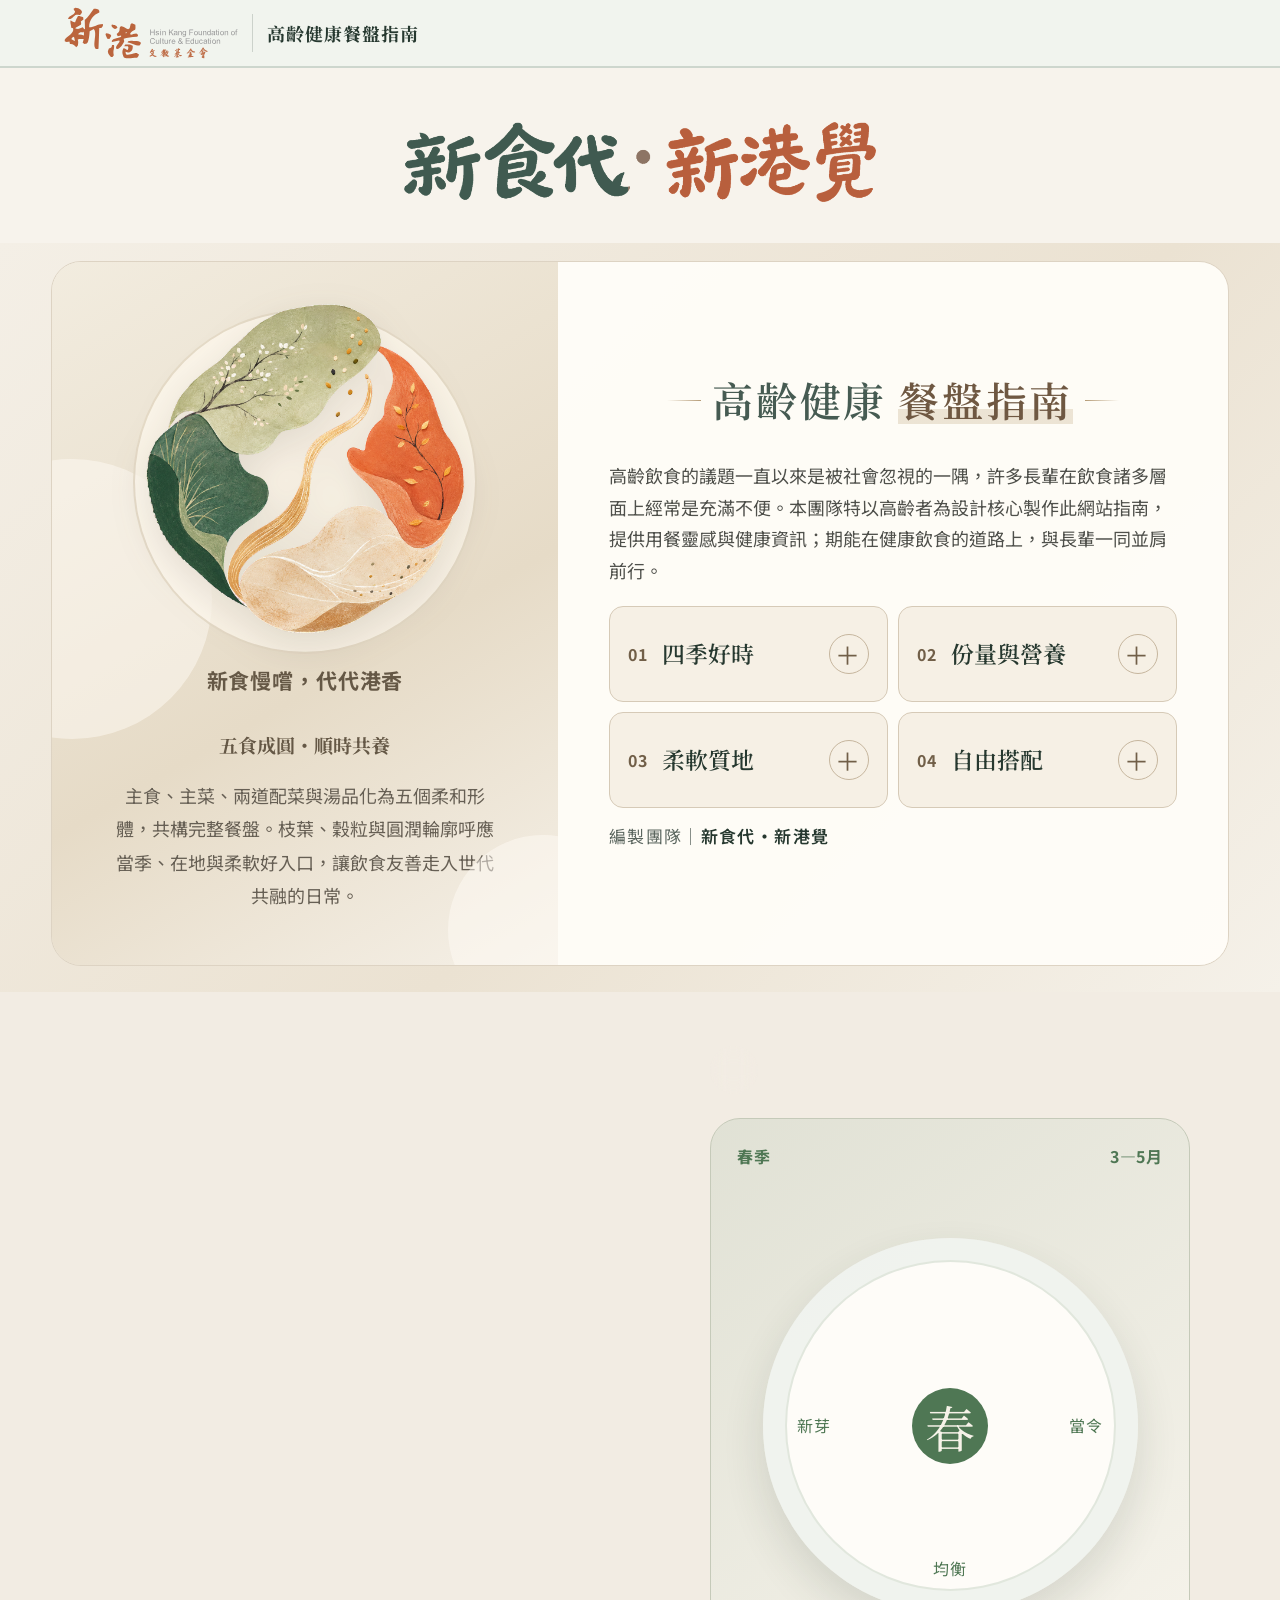
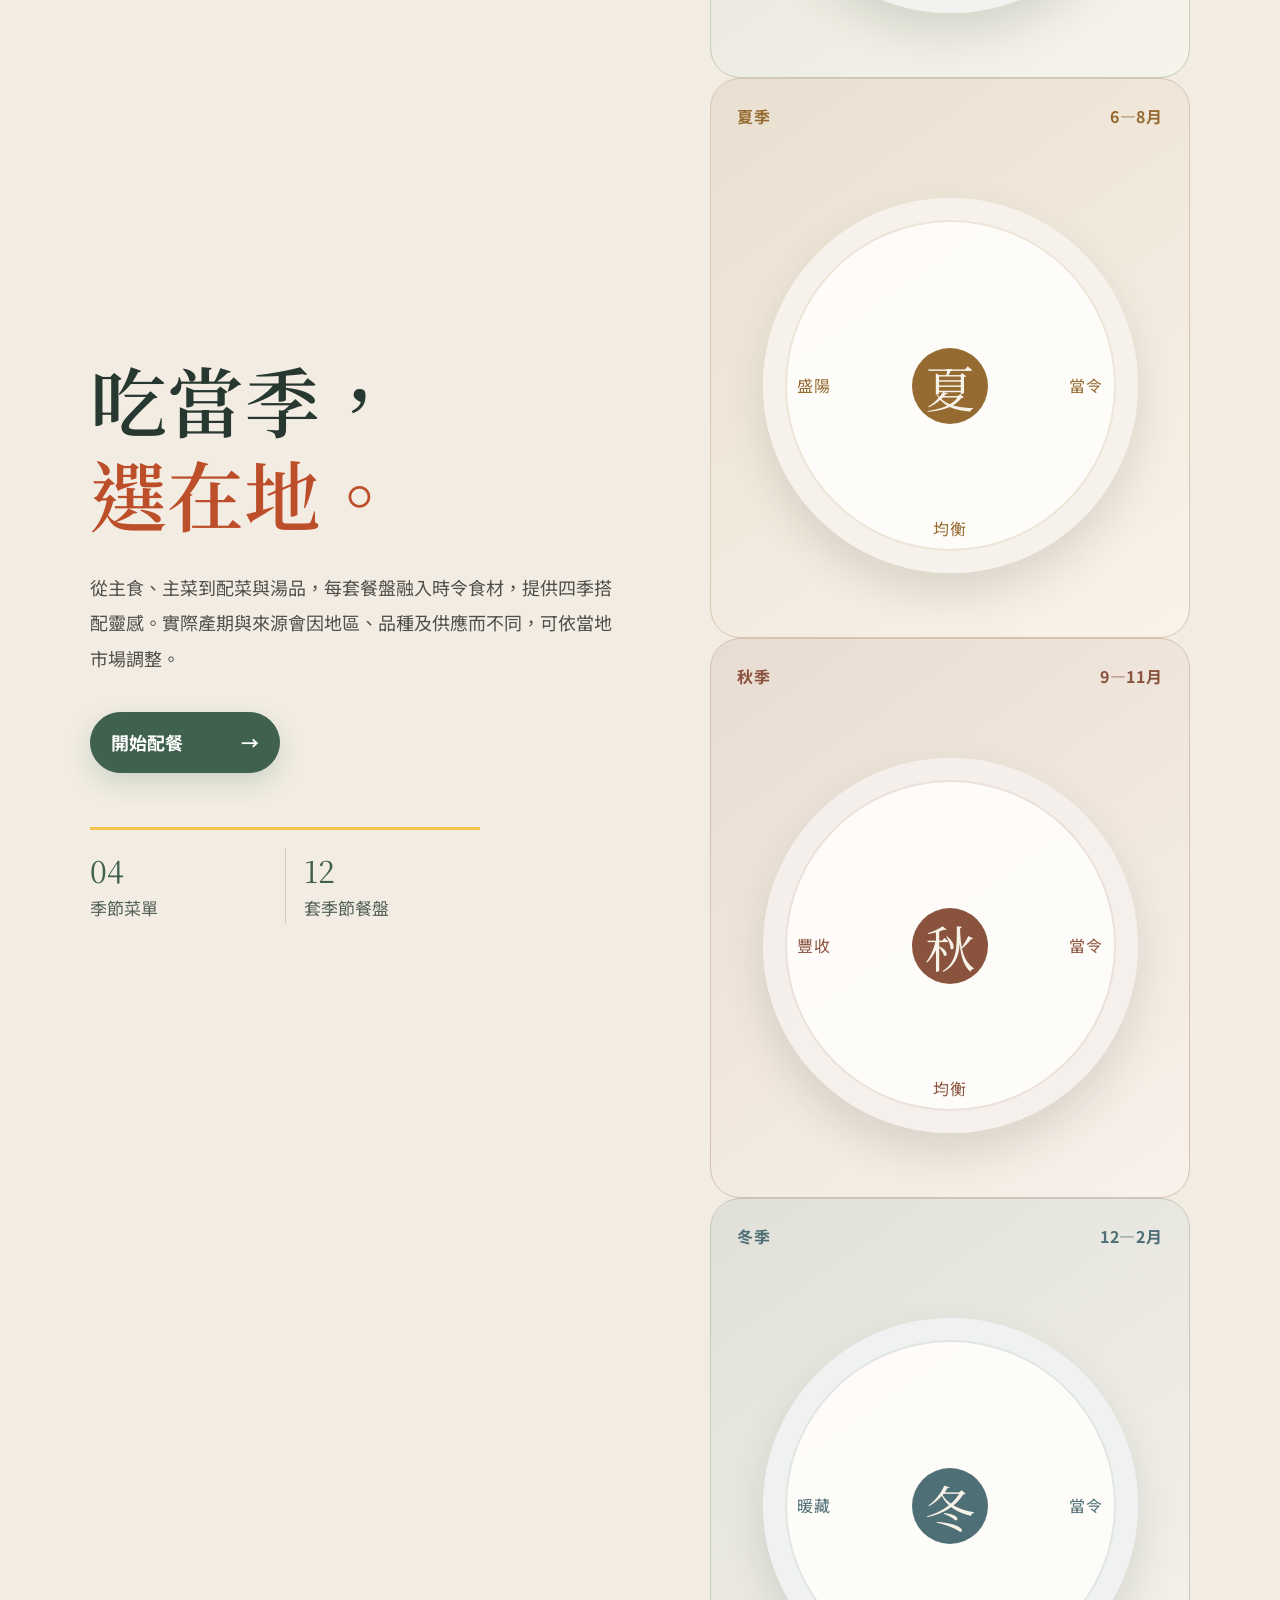
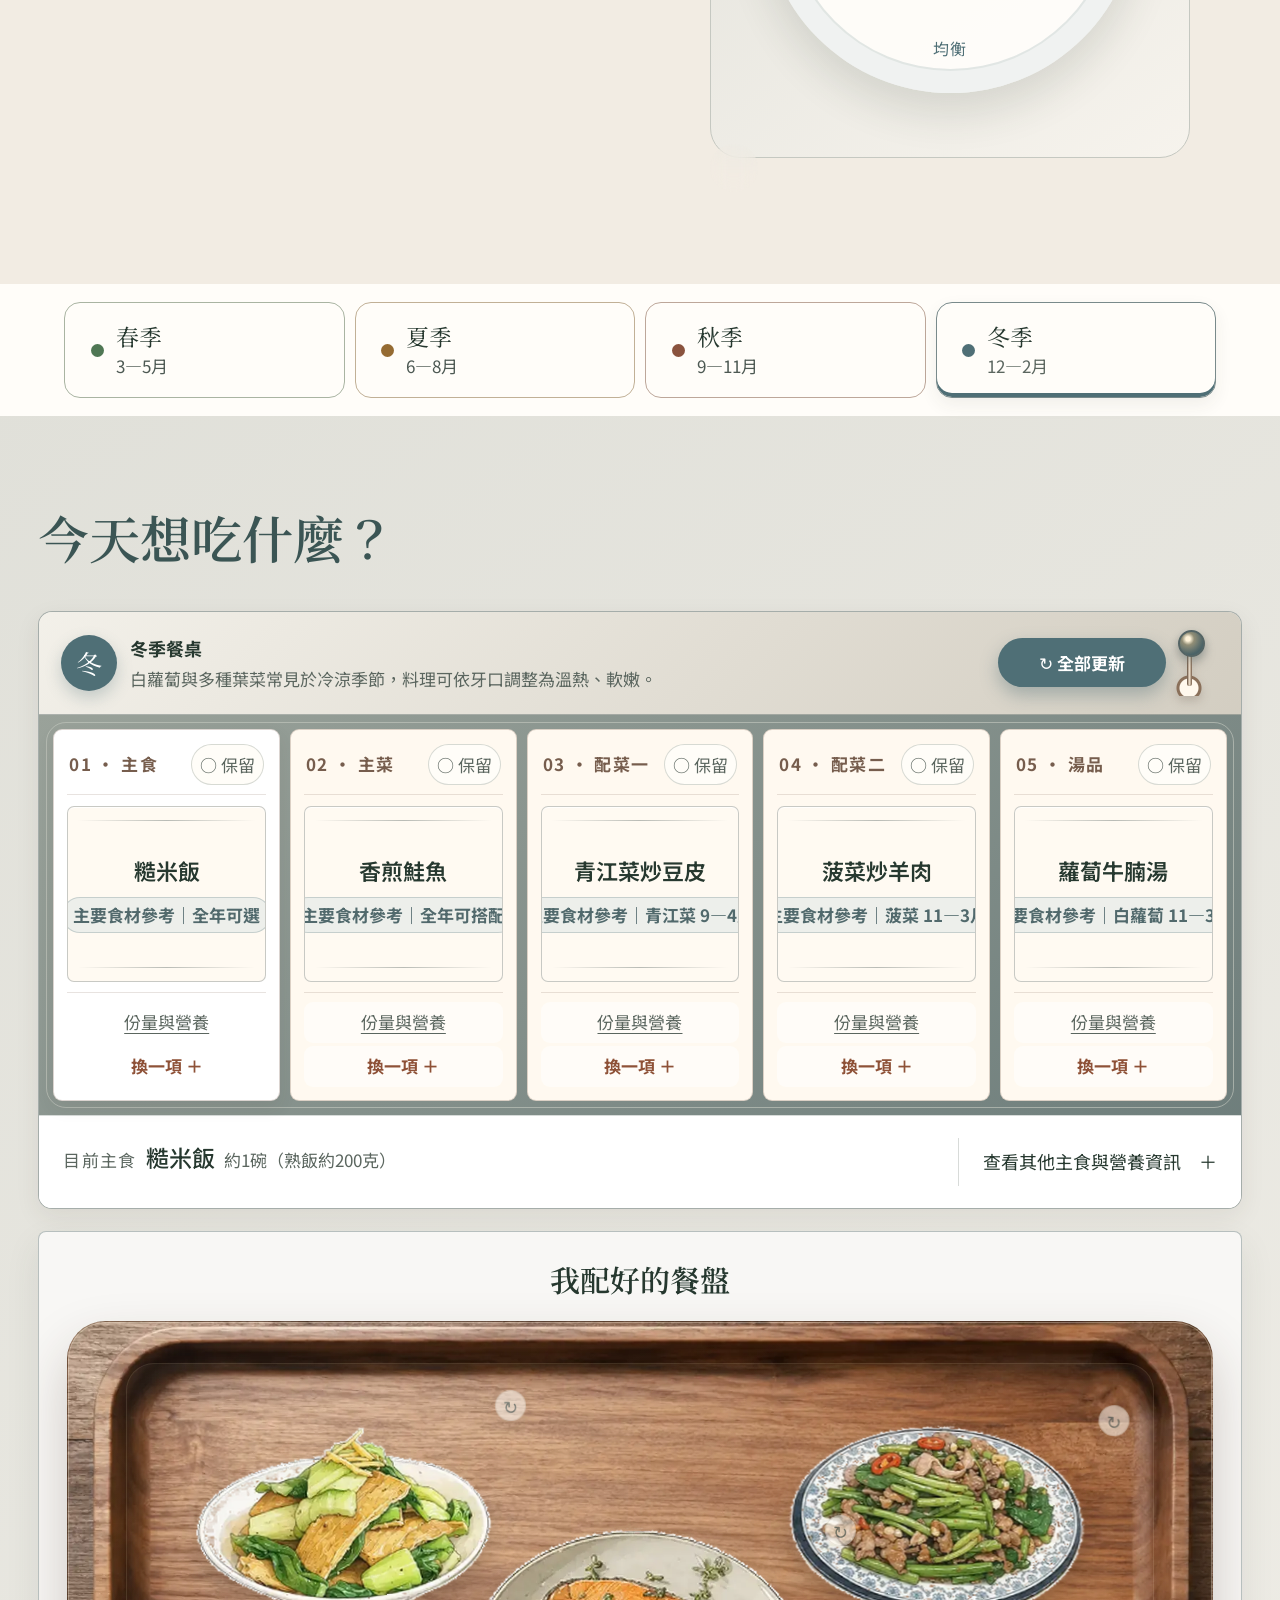
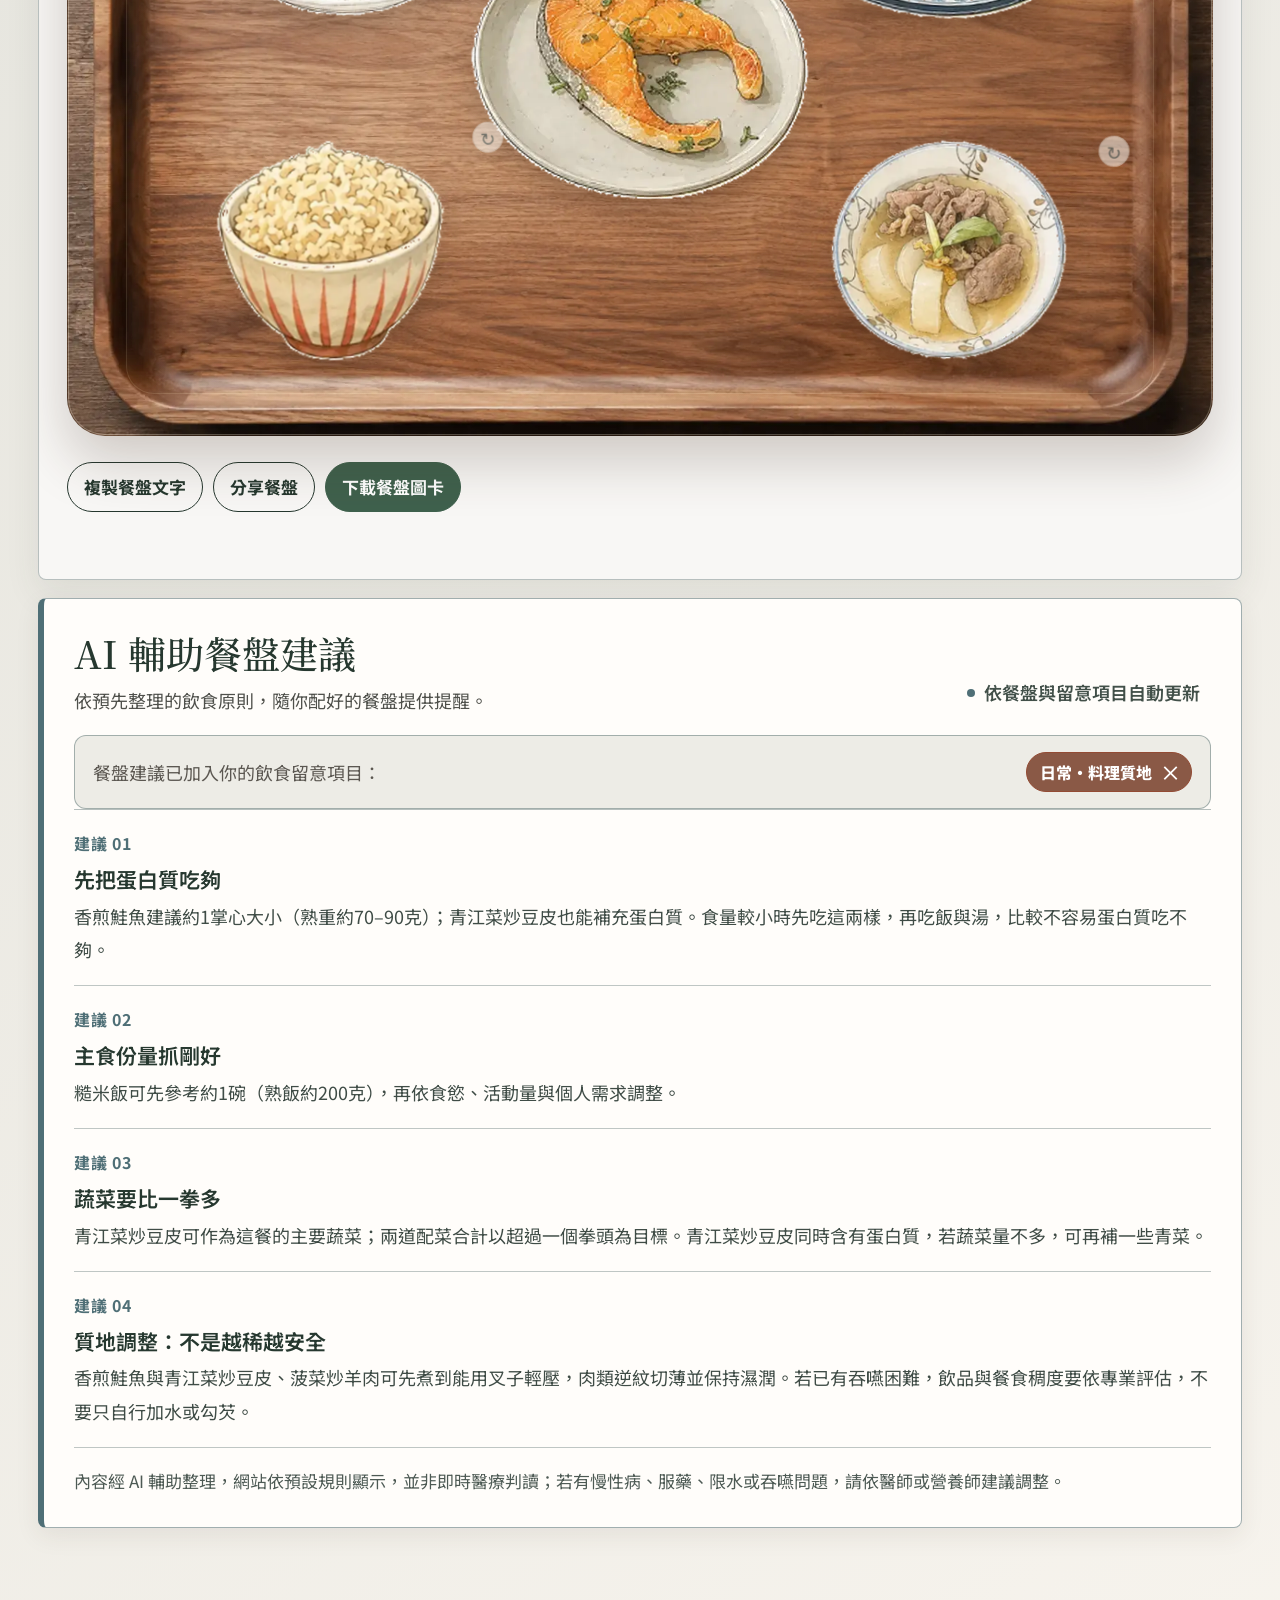
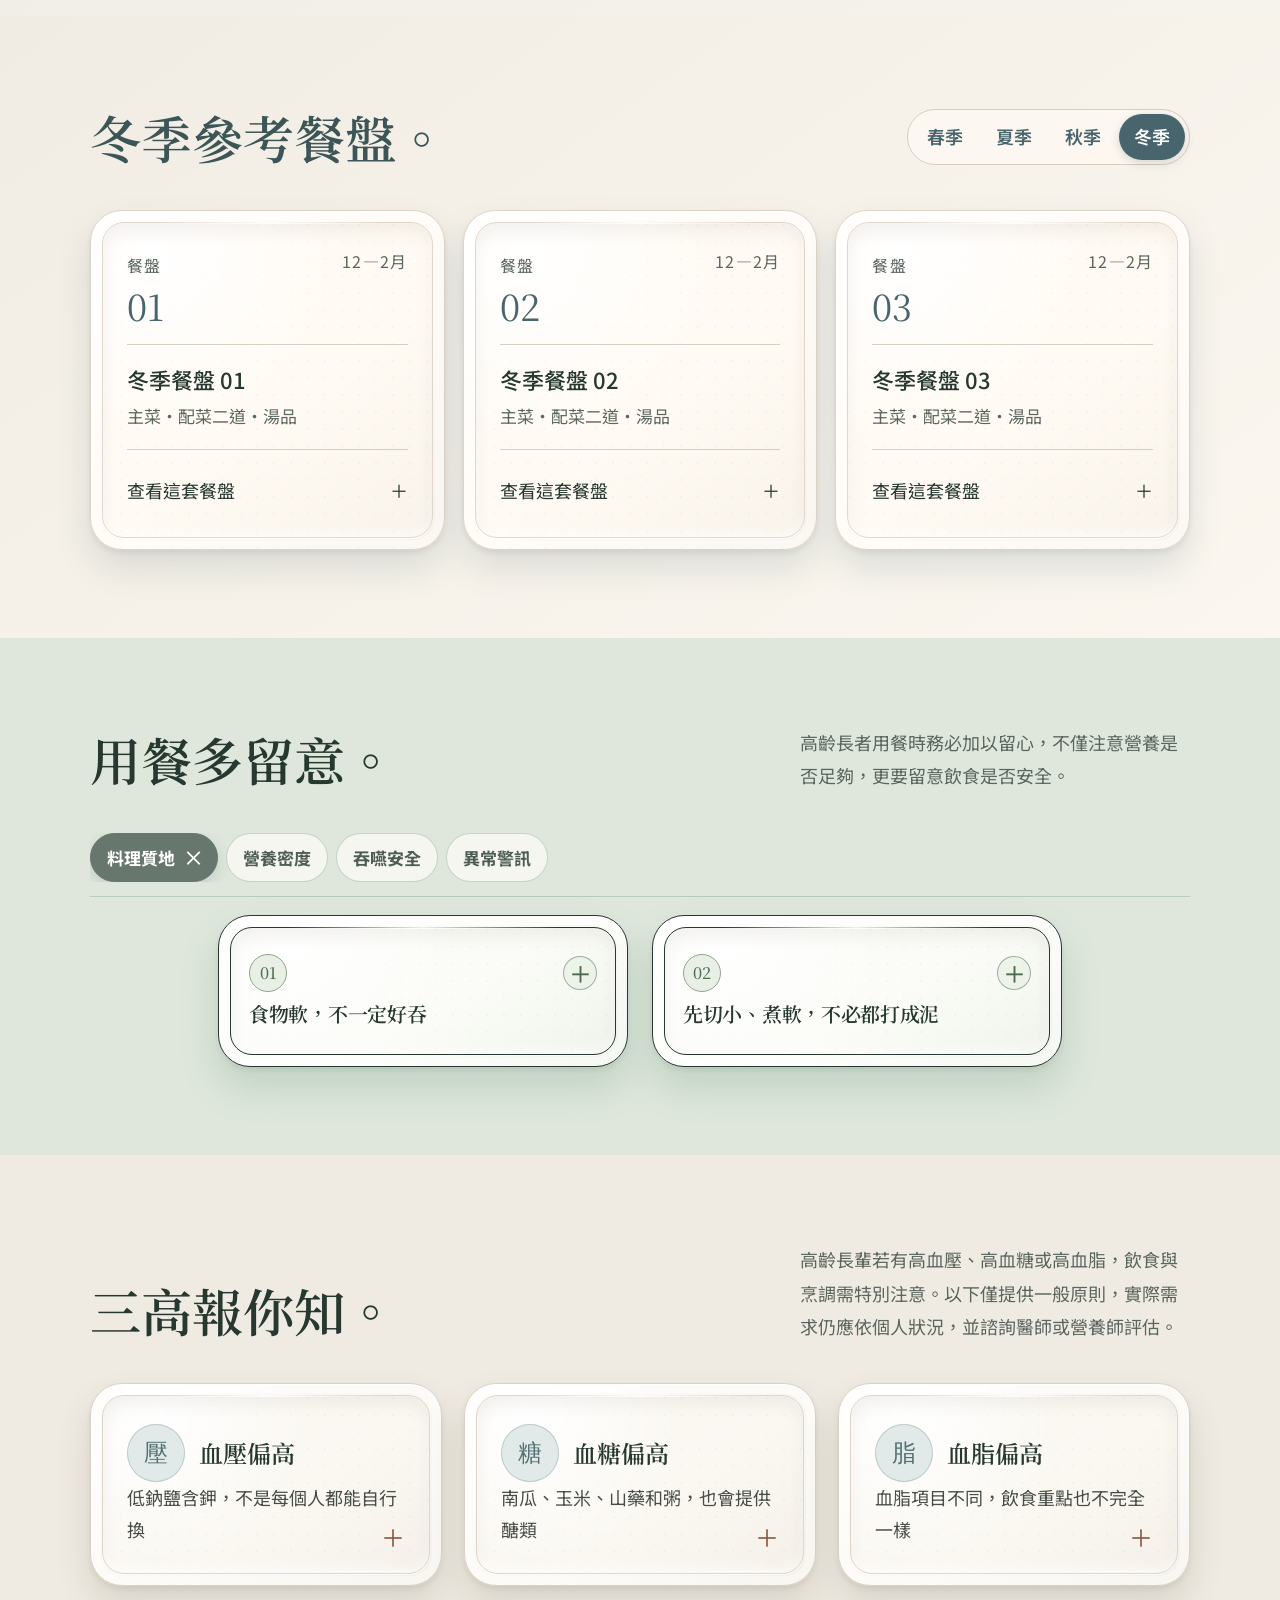
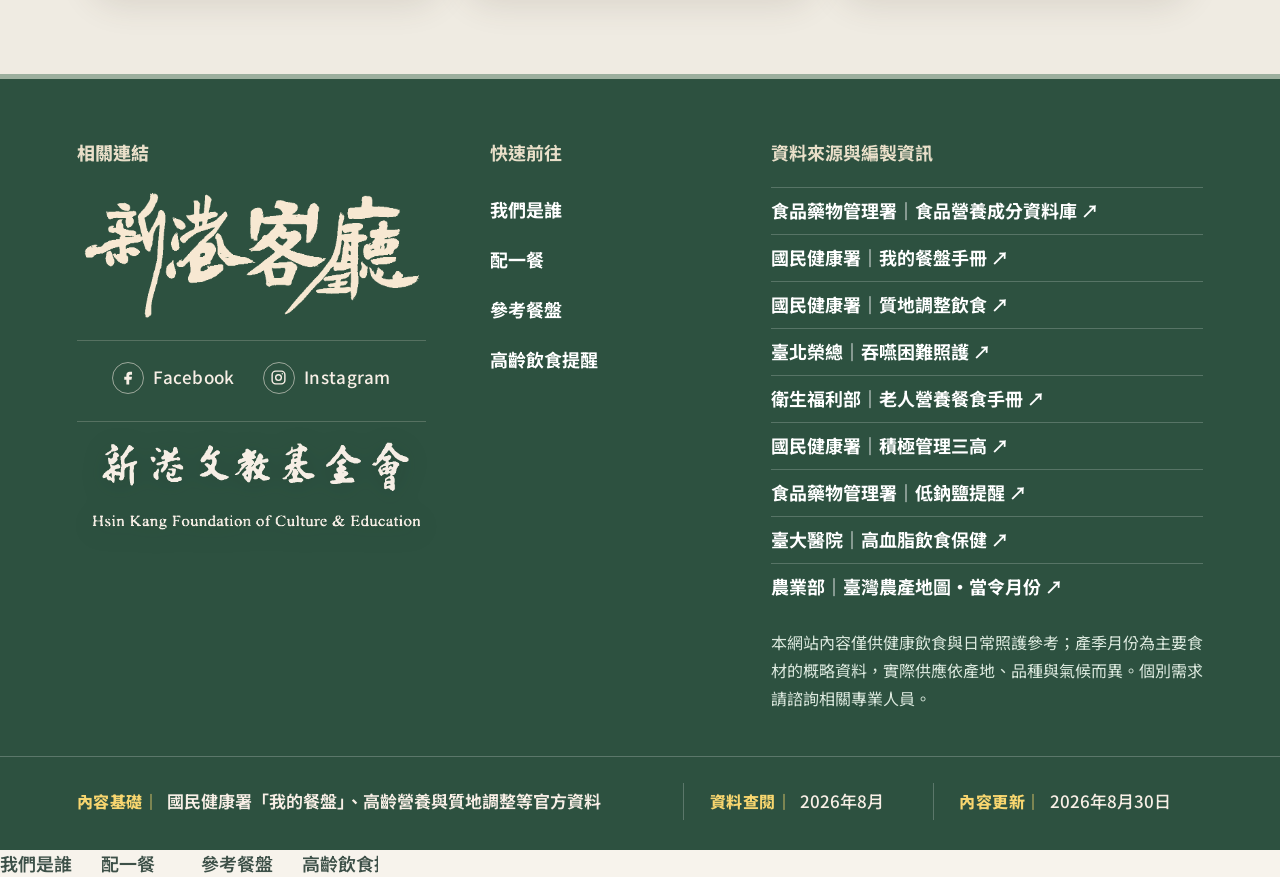
==== commit 77622788: "修正營養資訊滑動與內容捲動" ====
--- a/index.html
+++ b/index.html
@@ -387,21 +387,26 @@
     #planner .meal-table .plate-list li:nth-child(3) .table-dish-photo img,#planner .meal-table .plate-list li:nth-child(4) .table-dish-photo img{transform:scale(1.04)}
     .table-refresh{position:absolute;z-index:5;top:8%;right:7%;width:31px;height:31px;border:1px solid rgba(87,65,49,.17);border-radius:50%;display:grid;place-items:center;background:rgba(255,253,247,.9);color:var(--accent)!important;font-size:18px!important;line-height:1;box-shadow:0 6px 15px rgba(66,48,35,.14);opacity:.58;pointer-events:none;transition:opacity .08s ease,transform .16s ease}
     .table-dish-button:hover .table-refresh,.table-dish-button:focus-visible .table-refresh{opacity:1;transform:rotate(50deg)}
-    #food-dialog{box-sizing:border-box;width:min(940px,calc(100% - 32px));height:min(660px,calc(100svh - 32px));max-height:calc(100svh - 32px);border-radius:28px;background:#fffdf8;overflow:hidden;overscroll-behavior:contain}
+    #food-dialog{box-sizing:border-box;width:min(940px,calc(100% - 32px));height:min(660px,calc(100svh - 32px));height:min(660px,calc(100dvh - 24px));max-height:calc(100svh - 32px);max-height:calc(100dvh - 24px);border-radius:28px;background:#fffdf8;overflow:hidden;overscroll-behavior:contain}
     #food-dialog::backdrop{background:rgba(31,33,29,.58);backdrop-filter:none}
-    #food-dialog .dialog-inner{height:100%;padding:0;touch-action:pan-y;overscroll-behavior-x:contain}
+    #food-dialog .dialog-inner{height:100%;min-height:0;padding:0;overflow:hidden;touch-action:pan-y;overscroll-behavior-x:contain}
     #food-dialog .dialog-close{z-index:3;border-color:rgba(69,54,43,.22);border-radius:50%;background:rgba(255,253,247,.94);box-shadow:0 5px 16px rgba(52,40,31,.12)}
     #food-dialog .dialog-nav{display:none}
     #food-dialog .dialog-nav[hidden]{display:none!important}
     @media(min-width:701px){#food-dialog .dialog-nav{position:absolute;z-index:4;top:50%;width:48px;height:48px;padding:0;border:1px solid rgba(69,54,43,.2);border-radius:50%;display:grid;place-items:center;background:rgba(255,253,247,.96);color:var(--accent);font:500 34px/1 Arial,sans-serif;box-shadow:0 7px 20px rgba(52,40,31,.14);transform:translateY(-50%);transition:transform .12s ease,box-shadow .12s ease;cursor:pointer;-webkit-tap-highlight-color:transparent}#food-dialog .dialog-nav.prev{left:16px}#food-dialog .dialog-nav.next{right:16px}#food-dialog .dialog-nav:hover{transform:translateY(-50%) scale(1.06);box-shadow:0 9px 24px rgba(52,40,31,.2)}#food-dialog .dialog-nav:active{transform:translateY(-50%) scale(.96)}#food-dialog .dialog-nav:focus-visible{outline:3px solid color-mix(in srgb,var(--accent) 64%,#fff);outline-offset:3px}}
-    .dialog-layout{display:grid;grid-template-columns:minmax(0,.92fr) minmax(0,1.08fr);height:100%;min-height:0;max-height:none;transform:translate3d(var(--dialog-drag-x,0px),0,0);opacity:var(--dialog-drag-opacity,1);will-change:transform,opacity}
-    #food-dialog.is-swipe-settling .dialog-layout{transition:transform .16s cubic-bezier(.22,.78,.25,1),opacity .12s ease-out}
+    .dialog-layout{display:grid;grid-template-columns:minmax(0,.92fr) minmax(0,1.08fr);height:100%;min-height:0;max-height:none;overflow:hidden}
+    .dialog-image-stage,.dialog-copy-content{transform:translate3d(var(--dialog-drag-x,0px),0,0)}
+    #food-dialog.is-swiping .dialog-image-stage,#food-dialog.is-swiping .dialog-copy-content,#food-dialog.is-swipe-settling .dialog-image-stage,#food-dialog.is-swipe-settling .dialog-copy-content{will-change:transform}
+    #food-dialog.is-swipe-settling .dialog-image-stage,#food-dialog.is-swipe-settling .dialog-copy-content{transition:transform .09s cubic-bezier(.22,.78,.25,1)}
     .dialog-media{position:relative;z-index:1;box-sizing:border-box;width:100%;max-width:none;min-width:0;min-height:0;margin:0;padding:0;border:0;outline:0;box-shadow:none;align-self:stretch;display:grid;place-items:center;overflow:hidden;background:var(--dish-bg,color-mix(in srgb,var(--accent) 7%,#f5eee3))}
-    .dialog-media img{width:100%;height:100%;max-width:none;max-height:none;display:block;border:0;border-radius:0;box-shadow:none;object-fit:contain;object-position:center;pointer-events:none;user-select:none;-webkit-user-select:none;-webkit-user-drag:none}
-    .dialog-copy{position:relative;z-index:0;min-width:0;padding:clamp(34px,4.4vw,58px);display:flex;flex-direction:column;justify-content:center;overflow:auto;overscroll-behavior:contain}
+    .dialog-image-stage{position:absolute;inset:0;overflow:hidden;backface-visibility:hidden;-webkit-backface-visibility:hidden}
+    .dialog-media img{position:absolute;inset:0;width:100%;height:100%;max-width:none;max-height:none;display:block;border:0;border-radius:0;box-shadow:none;object-fit:contain;object-position:center;opacity:0;visibility:hidden;pointer-events:none;user-select:none;-webkit-user-select:none;-webkit-user-drag:none;backface-visibility:hidden;-webkit-backface-visibility:hidden}
+    .dialog-media img.is-active{opacity:1;visibility:visible}
+    .dialog-copy{position:relative;z-index:0;min-width:0;min-height:0;height:100%;padding:0;overflow-x:hidden;overflow-y:auto;overscroll-behavior:contain;touch-action:pan-y;-webkit-overflow-scrolling:touch;scrollbar-gutter:stable}
+    .dialog-copy-content{box-sizing:border-box;min-width:0;min-height:100%;padding:clamp(34px,4.4vw,58px);display:flex;flex-direction:column;justify-content:center}
     .dialog-meta{margin:0 48px 7px 0;display:flex;align-items:center;gap:12px}
     #food-dialog .dialog-category{margin:0}
-    .dialog-browse-meta{position:absolute;z-index:2;left:50%;bottom:18px;transform:translateX(-50%);display:flex;align-items:center;justify-content:center;gap:10px;min-height:42px;padding:7px 15px;border:1px solid rgba(74,57,43,.13);border-radius:999px;background:rgba(255,253,247,.94);box-shadow:0 6px 18px rgba(55,40,29,.12);color:var(--accent);line-height:1.35;white-space:nowrap;pointer-events:none;-webkit-backdrop-filter:blur(8px);backdrop-filter:blur(8px)}
+    .dialog-browse-meta{position:absolute;z-index:2;left:50%;bottom:18px;transform:translateX(-50%);display:flex;align-items:center;justify-content:center;gap:10px;min-height:42px;padding:7px 15px;border:1px solid rgba(74,57,43,.13);border-radius:999px;background:#fffdf8;box-shadow:0 6px 18px rgba(55,40,29,.12);color:var(--accent);line-height:1.35;white-space:nowrap;pointer-events:none;-webkit-backdrop-filter:none;backdrop-filter:none}
     .dialog-browse-meta[hidden]{display:none}
     .dialog-browse-status{flex:0 0 auto;margin:0;color:var(--muted);font-size:13px;font-weight:750;letter-spacing:.08em;font-variant-numeric:tabular-nums}
     .dialog-swipe-hint{margin:0;color:var(--accent);font-size:14px;font-weight:750;letter-spacing:.03em;white-space:nowrap}
@@ -411,8 +416,8 @@
     #food-dialog .dialog-copy h2{margin-right:42px}
     #food-dialog .dialog-note{line-height:1.7}
     @media(max-width:980px){.site-title{position:relative;top:auto;left:auto;transform:none;padding:24px 16px 2px;font-size:32px}section.block.team-top{padding-top:16px}header .brandtext b{font-size:16px}#planner .meal-actions button{font-size:14px}}
-    @media(max-width:700px){.site-title{padding-top:22px;font-size:clamp(27px,8vw,32px);letter-spacing:.08em}header .brandtext b{font-size:14px}.meal-table{height:min(650px,170vw);min-height:500px;aspect-ratio:auto;border-radius:28px;background-size:auto 100%;background-position:center}.meal-table:before{inset:5% 4%;border-radius:22px}.meal-table:after{inset:0;border-radius:inherit}#planner .meal-table .plate-list li{border-radius:50%!important;background:transparent!important}#planner .meal-table .plate-list li:nth-child(1){z-index:5;left:0;top:auto;bottom:3%;width:56%;height:33%;transform:rotate(-3deg)}#planner .meal-table .plate-list li:nth-child(2){z-index:3;left:9%;top:29%;width:82%;height:42%;transform:none}#planner .meal-table .plate-list li:nth-child(3){z-index:2;left:0;right:auto;top:3%;width:58%;height:33%;transform:rotate(-2deg)}#planner .meal-table .plate-list li:nth-child(4){z-index:2;left:auto;right:0;top:3%;bottom:auto;width:58%;height:33%;transform:rotate(2deg)}#planner .meal-table .plate-list li:nth-child(5){z-index:5;right:0;bottom:3%;width:56%;height:33%;transform:rotate(2deg)}#planner .meal-table .plate-list li:nth-child(1) .table-dish-hit{inset:25% 20% 22%}#planner .meal-table .plate-list li:nth-child(2) .table-dish-hit{inset:22% 16%}.table-refresh{width:29px;height:29px;font-size:17px!important;opacity:.66}#planner .meal-table .plate-list li:nth-child(2) .table-dish-photo img{transform:scale(1.08)}.dialog-layout{grid-template-columns:1fr;min-height:0;max-height:calc(100svh - 32px)}.dialog-media{width:100%;height:min(42svh,300px);min-height:0;padding:0}.dialog-media img{width:100%;height:100%;max-width:none;max-height:none}.dialog-copy{padding:26px 24px 30px}#food-dialog .dialog-copy h2{font-size:32px;margin-bottom:18px}.dialog-field{padding:15px 0}#planner .meal-actions{gap:8px}#planner .meal-actions button{font-size:15px}}
-    @media(max-width:700px){#food-dialog{height:calc(100svh - 32px)}.dialog-layout{grid-template-rows:min(42svh,300px) minmax(0,1fr);height:100%;max-height:none}.dialog-media{height:auto;overflow:visible}.dialog-copy{padding-top:38px;justify-content:flex-start}.dialog-meta{margin-right:0}.dialog-browse-meta{bottom:-23px;min-height:46px;padding:8px 17px;gap:11px}.dialog-browse-status{font-size:14px}.dialog-swipe-hint{font-size:16px;line-height:1.4}}
+    @media(max-width:700px){.site-title{padding-top:22px;font-size:clamp(27px,8vw,32px);letter-spacing:.08em}header .brandtext b{font-size:14px}.meal-table{height:min(650px,170vw);min-height:500px;aspect-ratio:auto;border-radius:28px;background-size:auto 100%;background-position:center}.meal-table:before{inset:5% 4%;border-radius:22px}.meal-table:after{inset:0;border-radius:inherit}#planner .meal-table .plate-list li{border-radius:50%!important;background:transparent!important}#planner .meal-table .plate-list li:nth-child(1){z-index:5;left:0;top:auto;bottom:3%;width:56%;height:33%;transform:rotate(-3deg)}#planner .meal-table .plate-list li:nth-child(2){z-index:3;left:9%;top:29%;width:82%;height:42%;transform:none}#planner .meal-table .plate-list li:nth-child(3){z-index:2;left:0;right:auto;top:3%;width:58%;height:33%;transform:rotate(-2deg)}#planner .meal-table .plate-list li:nth-child(4){z-index:2;left:auto;right:0;top:3%;bottom:auto;width:58%;height:33%;transform:rotate(2deg)}#planner .meal-table .plate-list li:nth-child(5){z-index:5;right:0;bottom:3%;width:56%;height:33%;transform:rotate(2deg)}#planner .meal-table .plate-list li:nth-child(1) .table-dish-hit{inset:25% 20% 22%}#planner .meal-table .plate-list li:nth-child(2) .table-dish-hit{inset:22% 16%}.table-refresh{width:29px;height:29px;font-size:17px!important;opacity:.66}#planner .meal-table .plate-list li:nth-child(2) .table-dish-photo img{transform:scale(1.08)}.dialog-layout{grid-template-columns:1fr;min-height:0;max-height:none}.dialog-media{width:100%;height:min(42svh,300px);height:min(42dvh,300px);min-height:0;padding:0}.dialog-media img{width:100%;height:100%;max-width:none;max-height:none}.dialog-copy-content{padding:26px 24px 30px}#food-dialog .dialog-copy h2{font-size:32px;margin-bottom:18px}.dialog-field{padding:15px 0}#planner .meal-actions{gap:8px}#planner .meal-actions button{font-size:15px}}
+    @media(max-width:700px){#food-dialog{height:calc(100svh - 32px);height:calc(100dvh - 24px);max-height:calc(100dvh - 24px)}.dialog-layout{grid-template-rows:min(42svh,300px) minmax(0,1fr);grid-template-rows:min(42dvh,300px) minmax(0,1fr);height:100%;max-height:none}.dialog-media{height:auto;overflow:visible}.dialog-copy{scroll-padding-bottom:calc(34px + env(safe-area-inset-bottom))}.dialog-copy-content{padding-top:38px;padding-bottom:calc(34px + env(safe-area-inset-bottom));justify-content:flex-start}.dialog-meta{margin-right:0}.dialog-browse-meta{bottom:-23px;min-height:46px;padding:8px 17px;gap:11px}.dialog-browse-status{font-size:14px}.dialog-swipe-hint{font-size:16px;line-height:1.4}}
 
     /* Senior-readable type scale and a lower, stronger page title. */
     body{font-size:19px;line-height:1.75}
@@ -2093,7 +2098,31 @@
       </div>
     </section>
   </main>
-  <dialog id="food-dialog" aria-labelledby="dialog-food-name" aria-describedby="dialog-swipe-hint"><div class="dialog-inner"><button type="button" class="dialog-close" id="dialog-close" aria-label="關閉料理資訊">×</button><button type="button" class="dialog-nav prev" id="dialog-prev" aria-label="上一道同類別料理">‹</button><button type="button" class="dialog-nav next" id="dialog-next" aria-label="下一道同類別料理">›</button><div class="dialog-layout"><figure class="dialog-media"><img id="dialog-image" src="" alt="" width="1440" height="1240" loading="eager" decoding="async" fetchpriority="high" draggable="false"><div class="dialog-browse-meta" id="dialog-browse-meta"><p class="dialog-swipe-hint" id="dialog-swipe-hint"><span class="dialog-swipe-touch">左右滑動切換</span><span class="dialog-swipe-desktop">使用左右按鈕切換</span></p><p class="dialog-browse-status" id="dialog-browse-status" aria-live="polite"></p></div></figure><div class="dialog-copy"><div class="dialog-meta"><p class="dialog-category" id="dialog-category"></p></div><h2 id="dialog-food-name">料理資訊</h2><div class="dialog-field"><h3>建議份量</h3><p id="dialog-portion"></p></div><div class="dialog-field"><h3>營養小提醒</h3><p id="dialog-nutrition"></p></div><p class="dialog-note">份量以熟食概估；實際營養會隨食材、配方與烹調方式而變。若有慢性病、限鉀、限磷、限水或吞嚥問題，請依醫師或營養師建議調整。</p></div></div></div></dialog>
+  <dialog id="food-dialog" aria-labelledby="dialog-food-name" aria-describedby="dialog-swipe-hint">
+    <div class="dialog-inner">
+      <button type="button" class="dialog-close" id="dialog-close" aria-label="關閉料理資訊">×</button>
+      <button type="button" class="dialog-nav prev" id="dialog-prev" aria-label="上一道同類別料理">‹</button>
+      <button type="button" class="dialog-nav next" id="dialog-next" aria-label="下一道同類別料理">›</button>
+      <div class="dialog-layout">
+        <figure class="dialog-media">
+          <span class="dialog-image-stage">
+            <img class="is-active" id="dialog-image" src="" alt="" width="1440" height="1240" loading="eager" decoding="async" fetchpriority="high" draggable="false">
+            <img id="dialog-image-buffer" src="" alt="" width="1440" height="1240" loading="eager" decoding="async" fetchpriority="high" draggable="false" aria-hidden="true">
+          </span>
+          <div class="dialog-browse-meta" id="dialog-browse-meta"><p class="dialog-swipe-hint" id="dialog-swipe-hint"><span class="dialog-swipe-touch">左右滑動切換</span><span class="dialog-swipe-desktop">使用左右按鈕切換</span></p><p class="dialog-browse-status" id="dialog-browse-status" aria-live="polite"></p></div>
+        </figure>
+        <div class="dialog-copy" tabindex="0" aria-label="料理份量與營養內容，可上下滑動閱讀">
+          <div class="dialog-copy-content">
+            <div class="dialog-meta"><p class="dialog-category" id="dialog-category"></p></div>
+            <h2 id="dialog-food-name">料理資訊</h2>
+            <div class="dialog-field"><h3>建議份量</h3><p id="dialog-portion"></p></div>
+            <div class="dialog-field"><h3>營養小提醒</h3><p id="dialog-nutrition"></p></div>
+            <p class="dialog-note">份量以熟食概估；實際營養會隨食材、配方與烹調方式而變。若有慢性病、限鉀、限磷、限水或吞嚥問題，請依醫師或營養師建議調整。</p>
+          </div>
+        </div>
+      </div>
+    </div>
+  </dialog>
   <footer class="site-footer" id="sources">
     <div class="footer-main">
       <div class="footer-brand-column">
@@ -2267,9 +2296,10 @@
     const labels=["主食","主菜","配菜一","配菜二","湯品"];
     const stateKey="four-seasons-plate-v2";
     const foodDialog=document.getElementById("food-dialog");
+    const dialogImages=[document.getElementById("dialog-image"),document.getElementById("dialog-image-buffer")];
     const stapleDrawer=document.getElementById("staple-drawer");
     const stapleToggle=document.getElementById("staple-toggle");
-    let season=detectSeason(),idx=[0,0,0,0,0],locked=[false,false,false,false,false],dialogRequestId=0,dialogCategoryIndex=-1,dialogPoolIndex=-1,dialogSwipeStart=null,dialogSwipeAnimating=false,dialogSwipeTimer=0,healthConditions=new Set(),dailyConcern="cook",lastViewportAnchor=null;
+    let season=detectSeason(),idx=[0,0,0,0,0],locked=[false,false,false,false,false],dialogRequestId=0,dialogCategoryIndex=-1,dialogPoolIndex=-1,dialogSwipeStart=null,dialogSwipeTimer=0,dialogPlannerSyncTimer=0,dialogActiveImageIndex=0,healthConditions=new Set(),dailyConcern="cook",lastViewportAnchor=null;
     const rememberViewportAnchor=event=>{const target=event.target instanceof Element?event.target.closest("button,a,[role='button']"):null;if(target)lastViewportAnchor=target};
     document.addEventListener("pointerdown",rememberViewportAnchor,{capture:true,passive:true});document.addEventListener("click",rememberViewportAnchor,true);
     const conditionLabels={pressure:"血壓",sugar:"血糖",lipid:"血脂"},dailyConcernLabels={cook:"料理質地",nourish:"營養密度",safe:"吞嚥安全",observe:"異常警訊"};
@@ -2409,24 +2439,36 @@
     function selectStaple(i){preloadTableImage(staples[i],"high");updateWithoutViewportJump(()=>{idx[0]=i;updatePlannerItemsNow([0]);setStapleDrawer(false)},stapleToggle);announce("主食已選用"+staples[i])}
     const dialogEntryName=entry=>Array.isArray(entry)?entry[0]:entry;
     function setDialogBrowseState(name,category){const categoryIndex=labels.indexOf(category),pool=categoryIndex>=0?pools()[categoryIndex]:[],poolIndex=pool.findIndex(entry=>dialogEntryName(entry)===name);dialogCategoryIndex=poolIndex>=0?categoryIndex:-1;dialogPoolIndex=poolIndex}
-    function preloadDialogNeighbors(){if(dialogCategoryIndex<0||dialogPoolIndex<0)return;const pool=pools()[dialogCategoryIndex];[-1,1].forEach(direction=>{const entry=pool[(dialogPoolIndex+direction+pool.length)%pool.length];preloadTableImage(dialogEntryName(entry),"high")})}
+    function preloadDialogNeighbors(){if(dialogCategoryIndex<0||dialogPoolIndex<0)return;const pool=pools()[dialogCategoryIndex];[-1,1].forEach(direction=>{const entry=pool[(dialogPoolIndex+direction+pool.length)%pool.length],name=dialogEntryName(entry);preloadTableImage(name,"high");preloadDialogImage(name,"high")})}
+    async function revealDialogImage(src,name,request){
+      if(!src)return false;
+      const current=dialogImages[dialogActiveImageIndex],alt=name+"料理照片";
+      if(current.dataset.dialogFood===name&&current.getAttribute("src")===src&&current.naturalWidth){current.alt=alt;return true}
+      const nextIndex=(dialogActiveImageIndex+1)%dialogImages.length,next=dialogImages[nextIndex];
+      next.classList.remove("is-active");next.setAttribute("aria-hidden","true");next.alt="";next.dataset.dialogFood=name;next.src=src;
+      try{if(typeof next.decode==="function")await next.decode();else if(!next.complete)await new Promise(resolve=>{next.addEventListener("load",resolve,{once:true});next.addEventListener("error",resolve,{once:true})})}catch(error){}
+      if(request!==dialogRequestId||!foodDialog.open||next.dataset.dialogFood!==name||next.getAttribute("src")!==src||!next.naturalWidth)return false;
+      next.alt=alt;next.removeAttribute("aria-hidden");next.classList.add("is-active");current.classList.remove("is-active");current.setAttribute("aria-hidden","true");current.alt="";dialogActiveImageIndex=nextIndex;return true
+    }
     function updateFoodDialog(name,category,firstOpen=false){
       const info=foodInfo[name];if(!info)return;
-      const request=++dialogRequestId,image=document.getElementById("dialog-image"),lowSrc=tableFoodImage(name),highSrc=dialogFoodImage(name),pool=dialogCategoryIndex>=0?pools()[dialogCategoryIndex]:[],canBrowse=dialogPoolIndex>=0&&pool.length>1,status=document.getElementById("dialog-browse-status"),browseMeta=document.getElementById("dialog-browse-meta"),prevButton=document.getElementById("dialog-prev"),nextButton=document.getElementById("dialog-next");
-      foodDialog.style.setProperty("--dish-bg",dialogFoodBackground());document.getElementById("dialog-category").textContent=category+"｜份量與營養";document.getElementById("dialog-food-name").textContent=name;document.getElementById("dialog-portion").textContent=info.portion;document.getElementById("dialog-nutrition").textContent=info.nutrition;image.alt=name+"料理照片";image.dataset.dialogFood=name;status.textContent=canBrowse?`${dialogPoolIndex+1} / ${pool.length}`:"";browseMeta.hidden=!canBrowse;prevButton.hidden=nextButton.hidden=!canBrowse;prevButton.setAttribute("aria-label",`上一道${category}料理`);nextButton.setAttribute("aria-label",`下一道${category}料理`);
-      const loadHighResolution=()=>{const highAsset=preloadDialogImage(name,"high");highAsset?.ready.then(()=>{if(request!==dialogRequestId||!image.isConnected||image.dataset.dialogFood!==name||!highAsset.image.naturalWidth)return;if(image.getAttribute("src")!==highSrc)image.src=highSrc})},lowAsset=preloadTableImage(name,"high"),showLowResolution=()=>{if(request!==dialogRequestId||!image.isConnected||image.dataset.dialogFood!==name||!lowAsset?.image.naturalWidth)return;if(image.getAttribute("src")!==lowSrc)image.src=lowSrc;loadHighResolution()};
-      if(firstOpen||!image.getAttribute("src")){image.src=lowSrc;loadHighResolution()}else if(lowAsset?.image.naturalWidth)showLowResolution();else lowAsset?.ready.then(showLowResolution);preloadDialogNeighbors()
+      const request=++dialogRequestId,lowSrc=tableFoodImage(name),highSrc=dialogFoodImage(name),pool=dialogCategoryIndex>=0?pools()[dialogCategoryIndex]:[],canBrowse=dialogPoolIndex>=0&&pool.length>1,status=document.getElementById("dialog-browse-status"),browseMeta=document.getElementById("dialog-browse-meta"),prevButton=document.getElementById("dialog-prev"),nextButton=document.getElementById("dialog-next"),copy=document.querySelector("#food-dialog .dialog-copy"),lowAsset=preloadTableImage(name,"high"),highAsset=preloadDialogImage(name,"high"),showLow=()=>{if(request===dialogRequestId&&lowAsset?.image.naturalWidth)revealDialogImage(lowSrc,name,request)},showHigh=()=>{if(request===dialogRequestId&&highAsset?.image.naturalWidth)revealDialogImage(highSrc,name,request)};
+      foodDialog.style.setProperty("--dish-bg",dialogFoodBackground());document.getElementById("dialog-category").textContent=category+"｜份量與營養";document.getElementById("dialog-food-name").textContent=name;document.getElementById("dialog-portion").textContent=info.portion;document.getElementById("dialog-nutrition").textContent=info.nutrition;status.textContent=canBrowse?`${dialogPoolIndex+1} / ${pool.length}`:"";browseMeta.hidden=!canBrowse;prevButton.hidden=nextButton.hidden=!canBrowse;prevButton.setAttribute("aria-label",`上一道${category}料理`);nextButton.setAttribute("aria-label",`下一道${category}料理`);if(copy)copy.scrollTop=0;
+      const activeImage=dialogImages[dialogActiveImageIndex],inactiveImage=dialogImages[(dialogActiveImageIndex+1)%dialogImages.length];if(firstOpen){inactiveImage.classList.remove("is-active");inactiveImage.setAttribute("aria-hidden","true");inactiveImage.alt="";activeImage.src=lowSrc;activeImage.dataset.dialogFood=name;activeImage.alt=name+"料理照片";activeImage.removeAttribute("aria-hidden");activeImage.classList.add("is-active")}
+      if(highAsset?.image.naturalWidth)showHigh();else{if(!firstOpen){if(lowAsset?.image.naturalWidth)showLow();else lowAsset?.ready.then(showLow)}highAsset?.ready.then(showHigh)}preloadDialogNeighbors()
     }
     function showFoodInfo(name,category){if(!foodInfo[name])return;setDialogBrowseState(name,category);updateFoodDialog(name,category,true);if(typeof foodDialog.showModal==="function"&&!foodDialog.open)foodDialog.showModal();else foodDialog.setAttribute("open","")}
-    function navigateFoodDialog(direction){if(dialogCategoryIndex<0||dialogPoolIndex<0)return;const pool=pools()[dialogCategoryIndex];if(pool.length<2)return;dialogPoolIndex=(dialogPoolIndex+direction+pool.length)%pool.length;const categoryIndex=dialogCategoryIndex,poolIndex=dialogPoolIndex,name=dialogEntryName(pool[poolIndex]),category=labels[categoryIndex],scrollTop=window.scrollY,restoreScroll=()=>{if(Math.abs(window.scrollY-scrollTop)>.5)window.scrollTo({top:scrollTop,left:0,behavior:"auto"})};idx[categoryIndex]=poolIndex;updateFoodDialog(name,category);restoreScroll();announce(category+"已換成"+name);requestAnimationFrame(()=>setTimeout(()=>{updatePlannerItemsNow([categoryIndex]);restoreScroll();requestAnimationFrame(restoreScroll)},0))}
-    function setFoodDialogDrag(x,opacity=1){foodDialog.style.setProperty("--dialog-drag-x",x+"px");foodDialog.style.setProperty("--dialog-drag-opacity",String(opacity))}
-    function resetFoodDialogDrag(animate=true){foodDialog.classList.remove("is-swiping");foodDialog.classList.toggle("is-swipe-settling",animate);requestAnimationFrame(()=>setFoodDialogDrag(0,1));clearTimeout(dialogSwipeTimer);dialogSwipeTimer=setTimeout(()=>foodDialog.classList.remove("is-swipe-settling"),180)}
-    function completeFoodDialogSwipe(direction){if(dialogSwipeAnimating)return;dialogSwipeAnimating=true;dialogSwipeStart=null;foodDialog.classList.remove("is-swiping","is-swipe-settling");navigateFoodDialog(direction);setFoodDialogDrag(direction>0?56:-56,.78);requestAnimationFrame(()=>requestAnimationFrame(()=>{foodDialog.classList.add("is-swipe-settling");setFoodDialogDrag(0,1)}));clearTimeout(dialogSwipeTimer);dialogSwipeTimer=setTimeout(()=>{foodDialog.classList.remove("is-swipe-settling");dialogSwipeAnimating=false},180)}
-    function startFoodDialogSwipe(event){if(!foodDialog.open||dialogSwipeAnimating||event.isPrimary===false||event.pointerType==="mouse"||(event.target instanceof Element&&event.target.closest("button,a")))return;clearTimeout(dialogSwipeTimer);foodDialog.classList.remove("is-swipe-settling");dialogSwipeStart={pointerId:event.pointerId,x:event.clientX,y:event.clientY,lastX:event.clientX,lastY:event.clientY,lastTime:performance.now(),velocityX:0,axis:""};try{foodDialog.setPointerCapture(event.pointerId)}catch(error){}}
-    function moveFoodDialogSwipe(event){const start=dialogSwipeStart;if(!start||start.pointerId!==event.pointerId)return;const deltaX=event.clientX-start.x,deltaY=event.clientY-start.y,distance=Math.hypot(deltaX,deltaY);if(!start.axis&&distance>=3){if(Math.abs(deltaX)>=Math.abs(deltaY)*.72)start.axis="x";else if(Math.abs(deltaY)>Math.abs(deltaX)*1.15)start.axis="y"}if(start.axis!=="x")return;if(event.cancelable)event.preventDefault();const now=performance.now(),elapsed=Math.max(now-start.lastTime,1),instantVelocity=(event.clientX-start.lastX)/elapsed;start.velocityX=start.velocityX*.55+instantVelocity*.45;start.lastX=event.clientX;start.lastY=event.clientY;start.lastTime=now;foodDialog.classList.add("is-swiping");const drag=Math.sign(deltaX)*Math.min(Math.abs(deltaX)*.82,132);setFoodDialogDrag(drag,1-Math.min(Math.abs(deltaX)/1100,.09))}
-    function finishFoodDialogSwipe(event,cancelled=false){const start=dialogSwipeStart;if(!start||start.pointerId!==event.pointerId)return;const currentX=cancelled?start.lastX:(Number.isFinite(event.clientX)?event.clientX:start.lastX),deltaX=currentX-start.x,horizontal=start.axis==="x",velocity=start.velocityX;dialogSwipeStart=null;try{foodDialog.releasePointerCapture(event.pointerId)}catch(error){}if(horizontal&&(Math.abs(deltaX)>=9||Math.abs(velocity)>=.08)){completeFoodDialogSwipe(deltaX<0||(!deltaX&&velocity<0)?1:-1)}else resetFoodDialogDrag(horizontal)}
-    function cancelFoodDialogSwipe(event){finishFoodDialogSwipe(event,true)}
-    function closeFoodInfo(){dialogRequestId++;dialogCategoryIndex=-1;dialogPoolIndex=-1;dialogSwipeStart=null;dialogSwipeAnimating=false;clearTimeout(dialogSwipeTimer);foodDialog.classList.remove("is-swiping","is-swipe-settling");setFoodDialogDrag(0,1);if(typeof foodDialog.close==="function"&&foodDialog.open)foodDialog.close();else foodDialog.removeAttribute("open")}
+    function scheduleDialogPlannerSync(categoryIndex,scrollTop){clearTimeout(dialogPlannerSyncTimer);dialogPlannerSyncTimer=setTimeout(()=>{updatePlannerItemsNow([categoryIndex]);if(Math.abs(window.scrollY-scrollTop)>.5)window.scrollTo({top:scrollTop,left:0,behavior:"auto"})},112)}
+    function navigateFoodDialog(direction){if(dialogCategoryIndex<0||dialogPoolIndex<0)return;const pool=pools()[dialogCategoryIndex];if(pool.length<2)return;dialogPoolIndex=(dialogPoolIndex+direction+pool.length)%pool.length;const categoryIndex=dialogCategoryIndex,poolIndex=dialogPoolIndex,name=dialogEntryName(pool[poolIndex]),category=labels[categoryIndex],scrollTop=window.scrollY;idx[categoryIndex]=poolIndex;saveState();updateFoodDialog(name,category);announce(category+"已換成"+name);scheduleDialogPlannerSync(categoryIndex,scrollTop)}
+    function setFoodDialogDrag(x){foodDialog.style.setProperty("--dialog-drag-x",x+"px")}
+    function resetFoodDialogDrag(animate=true){foodDialog.classList.remove("is-swiping");foodDialog.classList.toggle("is-swipe-settling",animate);requestAnimationFrame(()=>setFoodDialogDrag(0));clearTimeout(dialogSwipeTimer);dialogSwipeTimer=setTimeout(()=>foodDialog.classList.remove("is-swipe-settling"),110)}
+    function completeFoodDialogSwipe(direction){dialogSwipeStart=null;clearTimeout(dialogSwipeTimer);foodDialog.classList.remove("is-swiping","is-swipe-settling");navigateFoodDialog(direction);setFoodDialogDrag(direction>0?28:-28);requestAnimationFrame(()=>requestAnimationFrame(()=>{foodDialog.classList.add("is-swipe-settling");setFoodDialogDrag(0)}));dialogSwipeTimer=setTimeout(()=>foodDialog.classList.remove("is-swipe-settling"),110)}
+    function captureFoodDialogSwipe(start){if(start.captured)return;try{foodDialog.setPointerCapture(start.pointerId);start.captured=true}catch(error){}}
+    function startFoodDialogSwipe(event){if(!foodDialog.open||event.isPrimary===false||event.pointerType==="mouse"||(event.target instanceof Element&&event.target.closest("button,a")))return;clearTimeout(dialogSwipeTimer);foodDialog.classList.remove("is-swipe-settling");setFoodDialogDrag(0);dialogSwipeStart={pointerId:event.pointerId,x:event.clientX,y:event.clientY,lastX:event.clientX,lastTime:performance.now(),velocityX:0,axis:"",captured:false}}
+    function moveFoodDialogSwipe(event){const start=dialogSwipeStart;if(!start||start.pointerId!==event.pointerId)return;const deltaX=event.clientX-start.x,deltaY=event.clientY-start.y,absX=Math.abs(deltaX),absY=Math.abs(deltaY),distance=Math.hypot(deltaX,deltaY);if(!start.axis&&distance>=4){if(absY>absX*1.08)start.axis="y";else if(absX>absY*1.08)start.axis="x";else if(distance>=12)start.axis=absX>absY?"x":"y";if(start.axis==="x")captureFoodDialogSwipe(start)}if(start.axis!=="x")return;if(event.cancelable)event.preventDefault();const now=performance.now(),elapsed=Math.max(now-start.lastTime,1),instantVelocity=(event.clientX-start.lastX)/elapsed;start.velocityX=start.velocityX*.45+instantVelocity*.55;start.lastX=event.clientX;start.lastTime=now;foodDialog.classList.add("is-swiping");setFoodDialogDrag(Math.sign(deltaX)*Math.min(absX*.52,52))}
+    function finishFoodDialogSwipe(event){const start=dialogSwipeStart;if(!start||start.pointerId!==event.pointerId)return;const currentX=Number.isFinite(event.clientX)?event.clientX:start.lastX,deltaX=currentX-start.x,horizontal=start.axis==="x",velocity=start.velocityX;dialogSwipeStart=null;if(start.captured)try{foodDialog.releasePointerCapture(event.pointerId)}catch(error){}if(horizontal&&(Math.abs(deltaX)>=8||Math.abs(velocity)>=.08))completeFoodDialogSwipe(deltaX<0||(!deltaX&&velocity<0)?1:-1);else resetFoodDialogDrag(horizontal)}
+    function cancelFoodDialogSwipe(event){const start=dialogSwipeStart;if(!start||start.pointerId!==event.pointerId)return;dialogSwipeStart=null;if(start.captured)try{foodDialog.releasePointerCapture(event.pointerId)}catch(error){}if(start.axis==="x")resetFoodDialogDrag(true)}
+    function closeFoodInfo(){dialogRequestId++;dialogCategoryIndex=-1;dialogPoolIndex=-1;dialogSwipeStart=null;clearTimeout(dialogSwipeTimer);foodDialog.classList.remove("is-swiping","is-swipe-settling");setFoodDialogDrag(0);if(typeof foodDialog.close==="function"&&foodDialog.open)foodDialog.close();else foodDialog.removeAttribute("open")}
     function plateText(){const s=S[season],lines=selectedItems().map(item=>`${item.category}｜${item.name}｜${item.portion}`);return `高齡健康餐盤指南｜${s.label}季我的餐盤\n${lines.join("\n")}\n\n份量以熟食概估，請依個人健康狀況調整。\nhttps://hsinkangfoundation.github.io/`}
     async function copyPlate(){const text=plateText();try{await navigator.clipboard.writeText(text)}catch(error){const area=document.createElement("textarea");area.value=text;area.style.position="fixed";area.style.opacity="0";document.body.appendChild(area);area.select();document.execCommand("copy");area.remove()}document.getElementById("share-status").textContent="餐盤文字已複製。"}
     async function sharePlate(){if(navigator.share){try{await navigator.share({title:"高齡健康餐盤指南｜我的餐盤",text:plateText(),url:"https://hsinkangfoundation.github.io/"});document.getElementById("share-status").textContent="餐盤已開啟分享。";return}catch(error){if(error.name==="AbortError")return}}await copyPlate();document.getElementById("share-status").textContent="此裝置不支援直接分享，餐盤文字已複製。"}
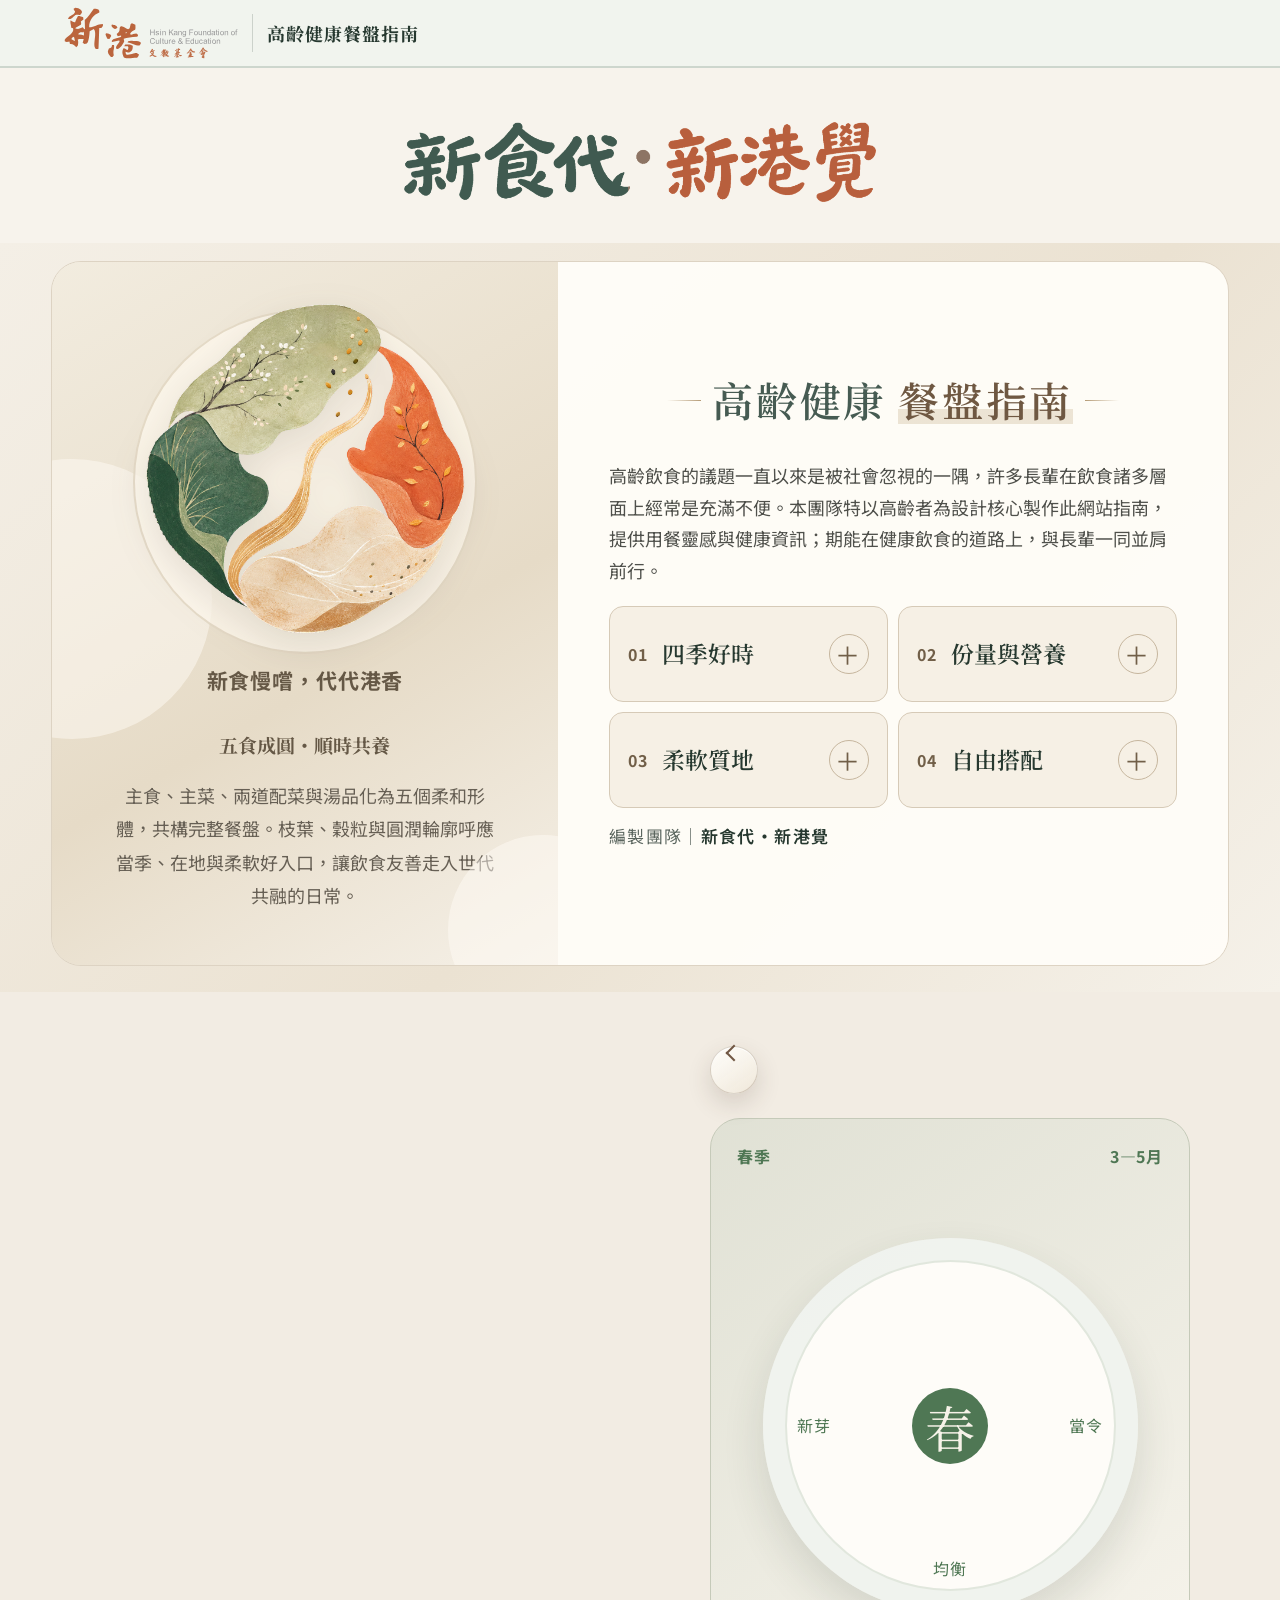
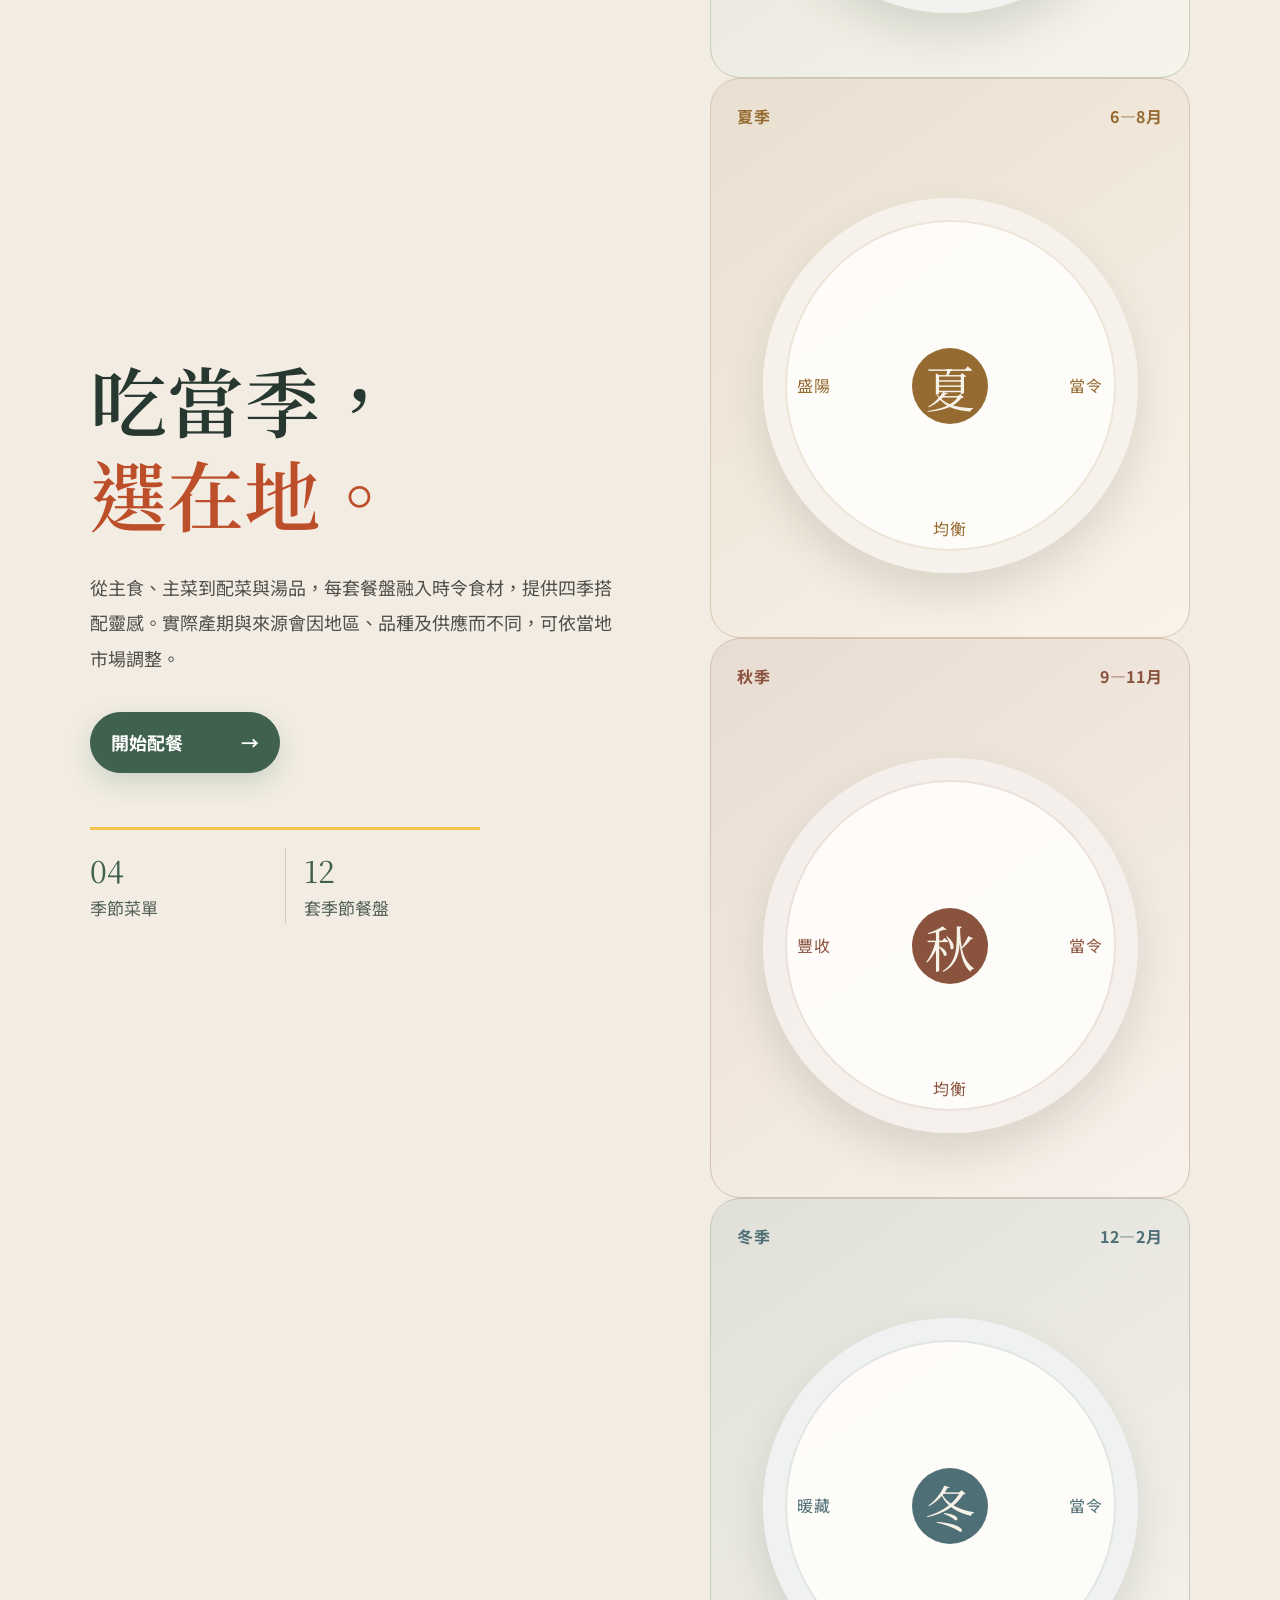
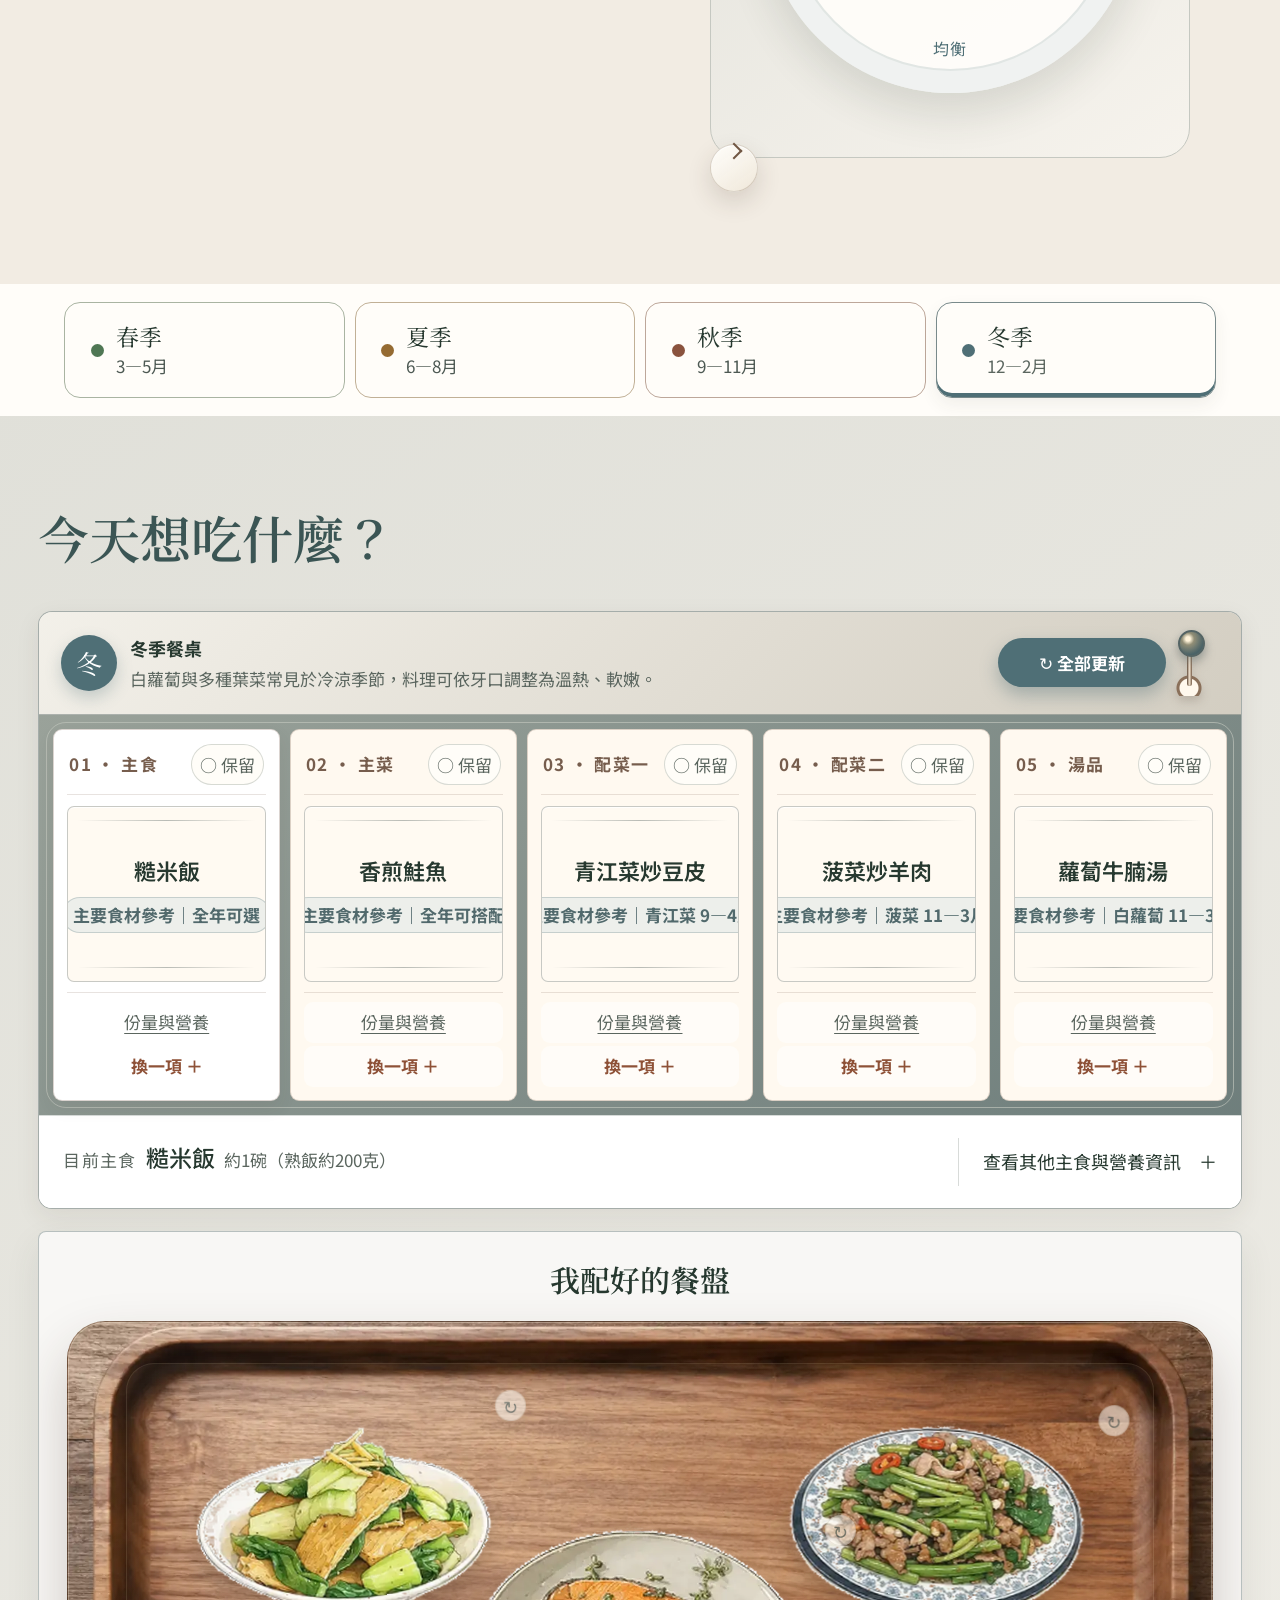
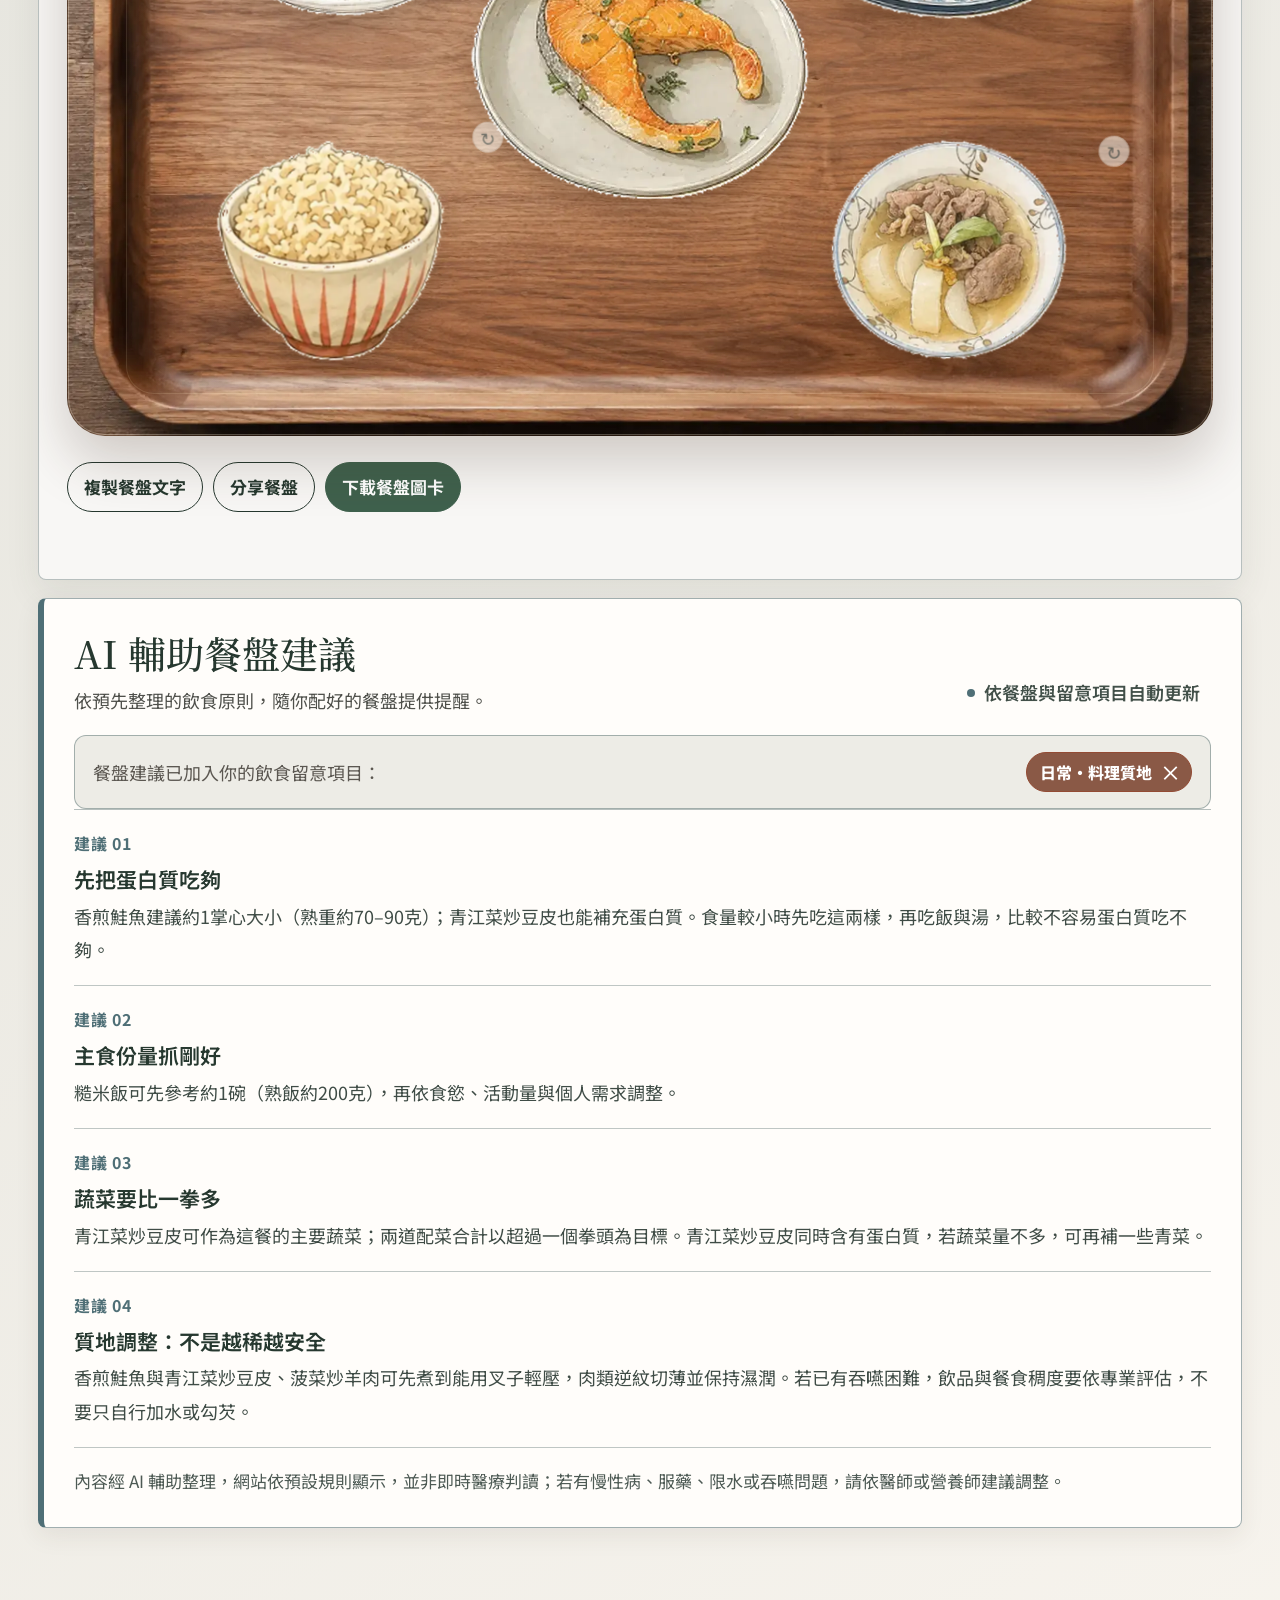
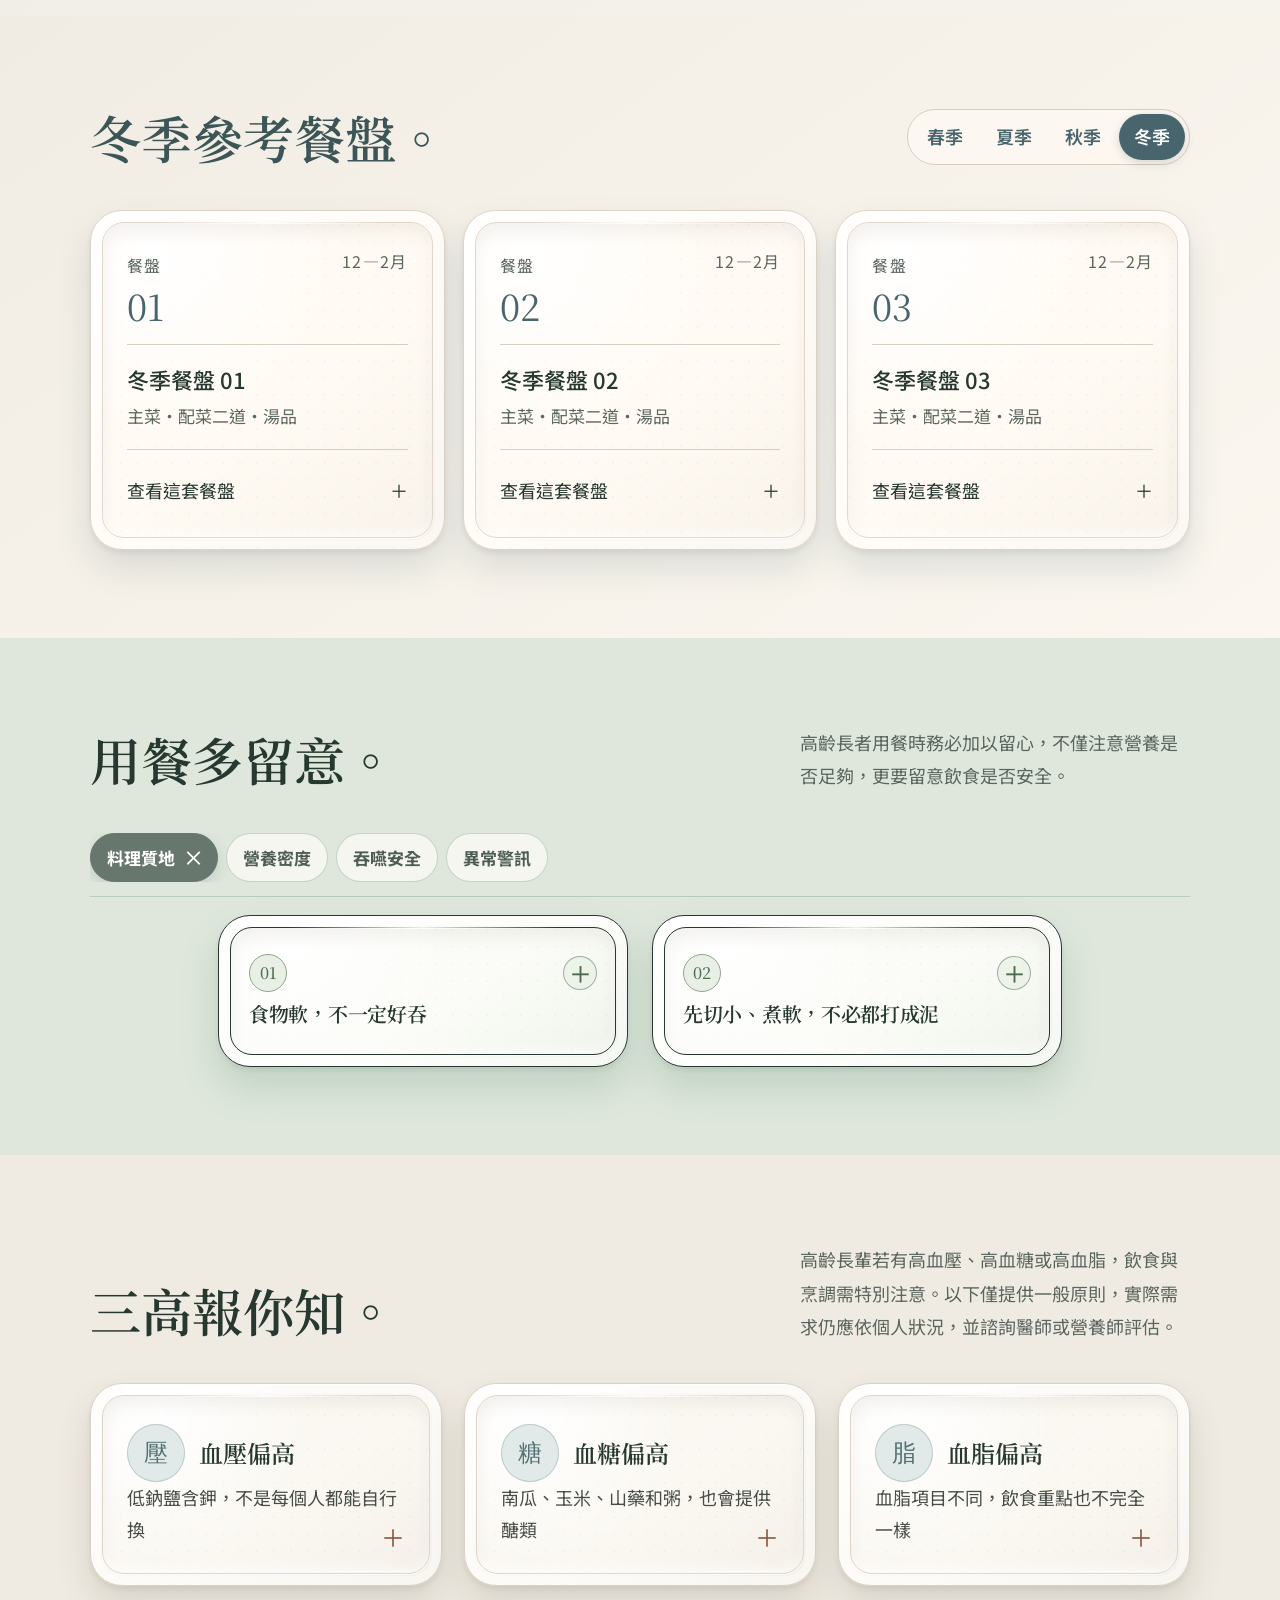
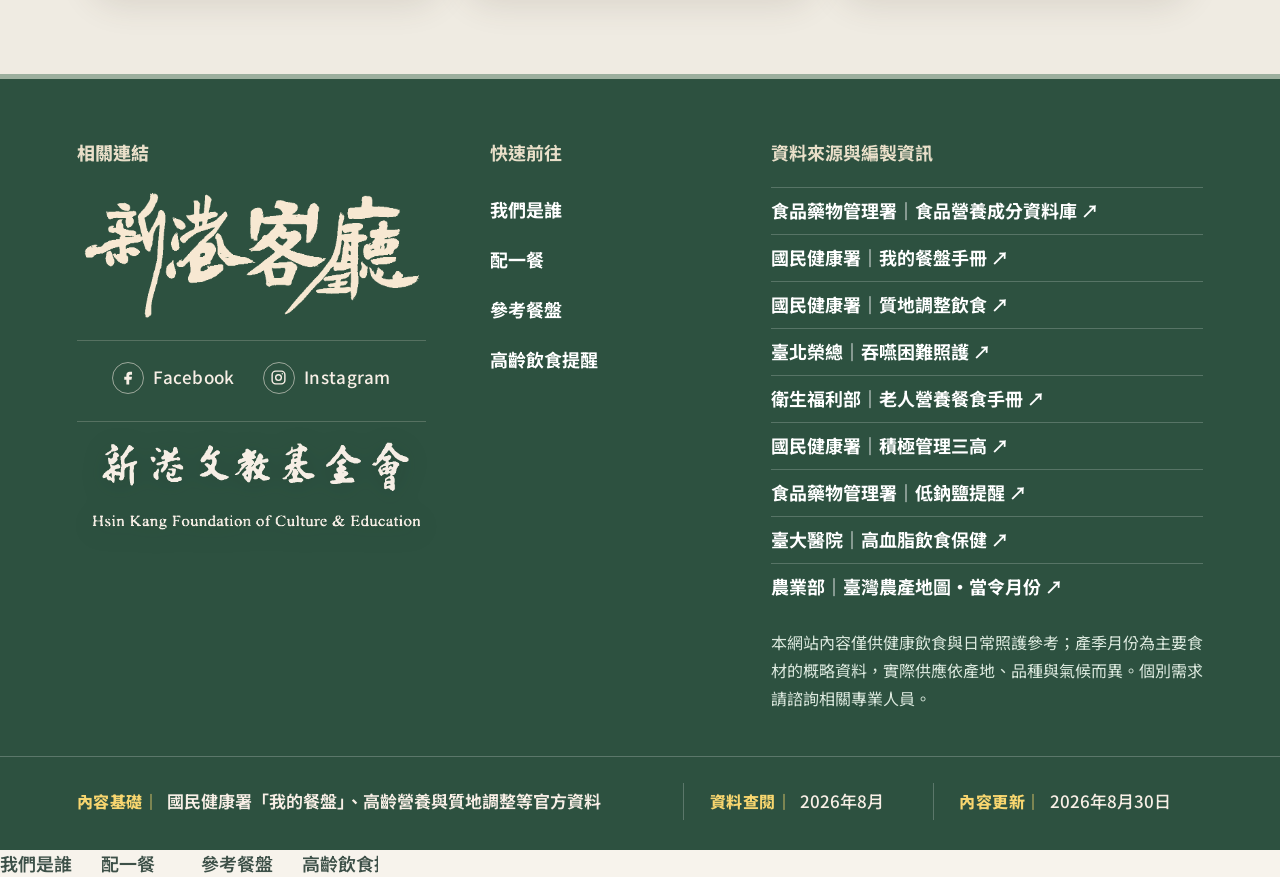
==== commit edf54128: "將今日餐點標題左移對齊餐點框" ====
--- a/index.html
+++ b/index.html
@@ -1953,6 +1953,7 @@
 
     /* 主食展開區：寬螢幕善用兩側空間，並提高高齡使用者的閱讀與點按尺寸。 */
     section.block#planner{padding-inline:clamp(18px,3vw,64px)}
+    #planner>.section-title{max-width:1640px}
     #planner .planner,
     #planner .plate-summary,
     #planner .plate-advice{max-width:1640px}
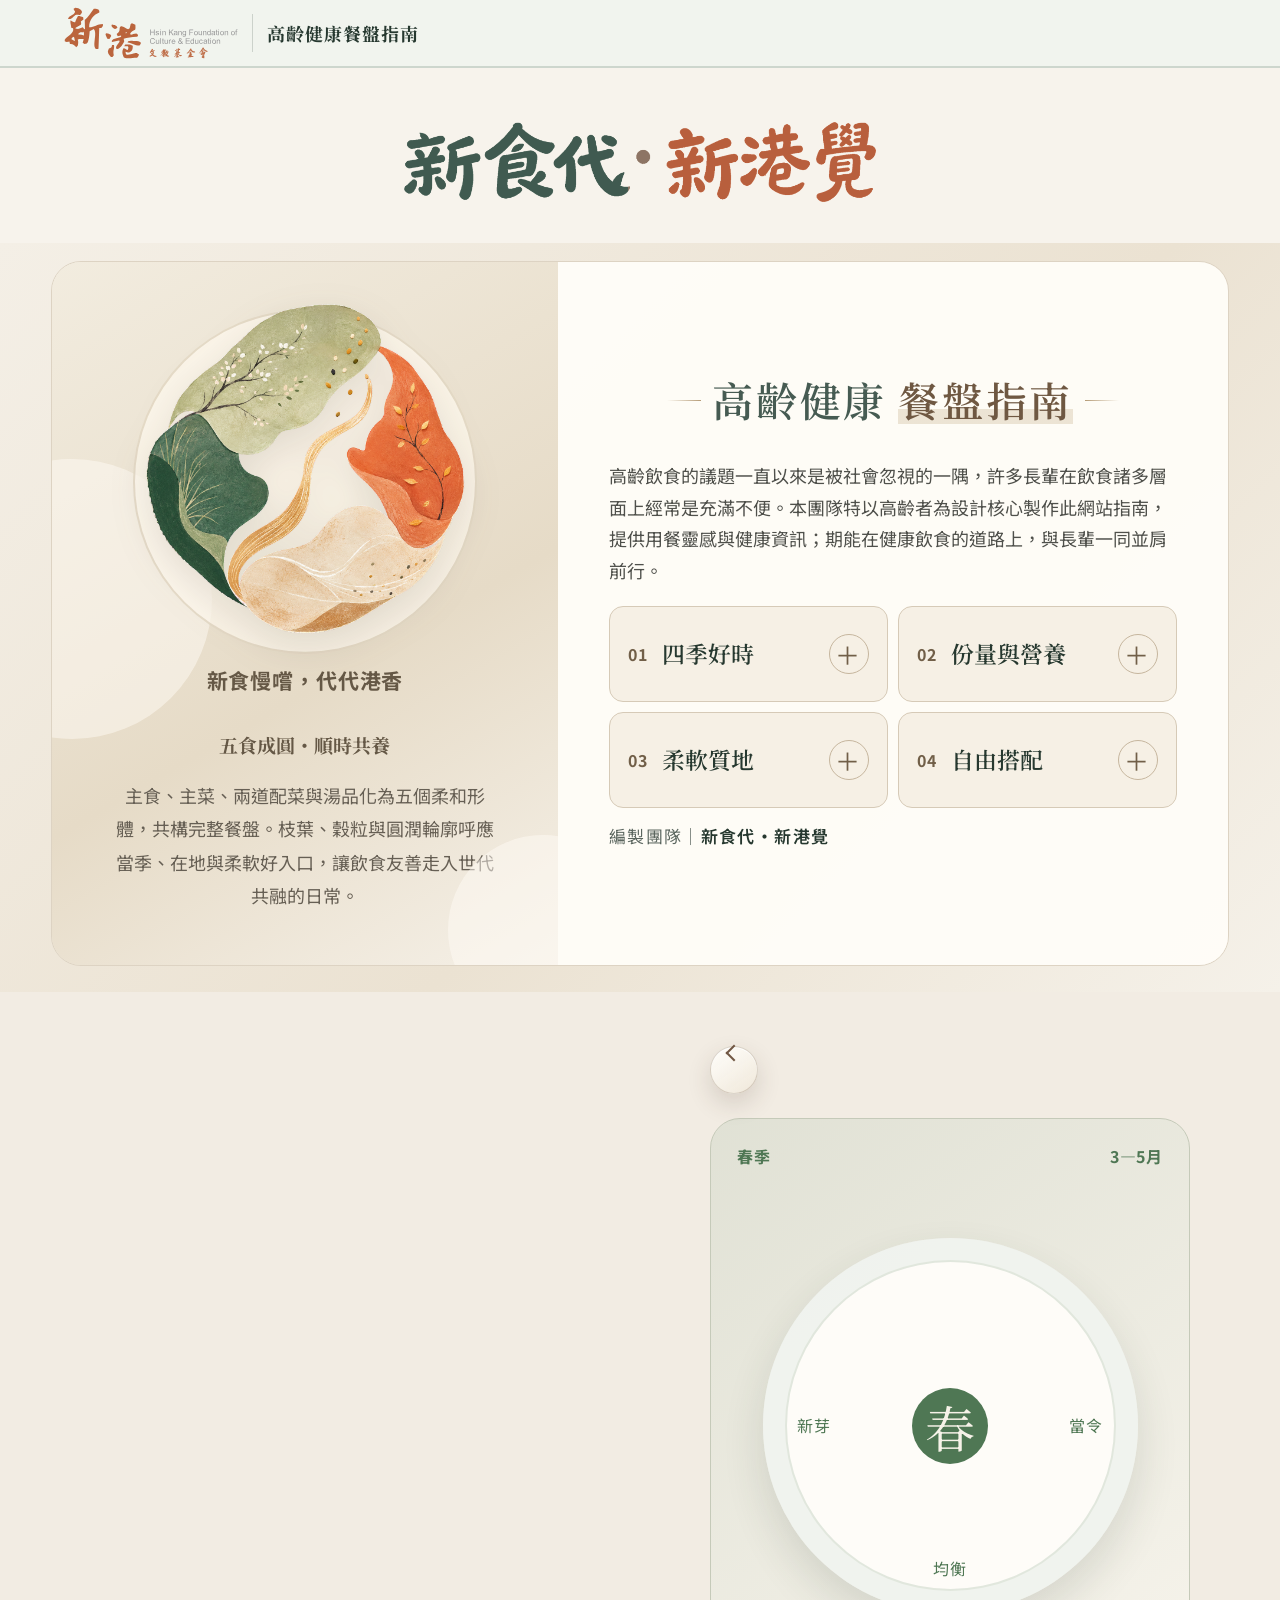
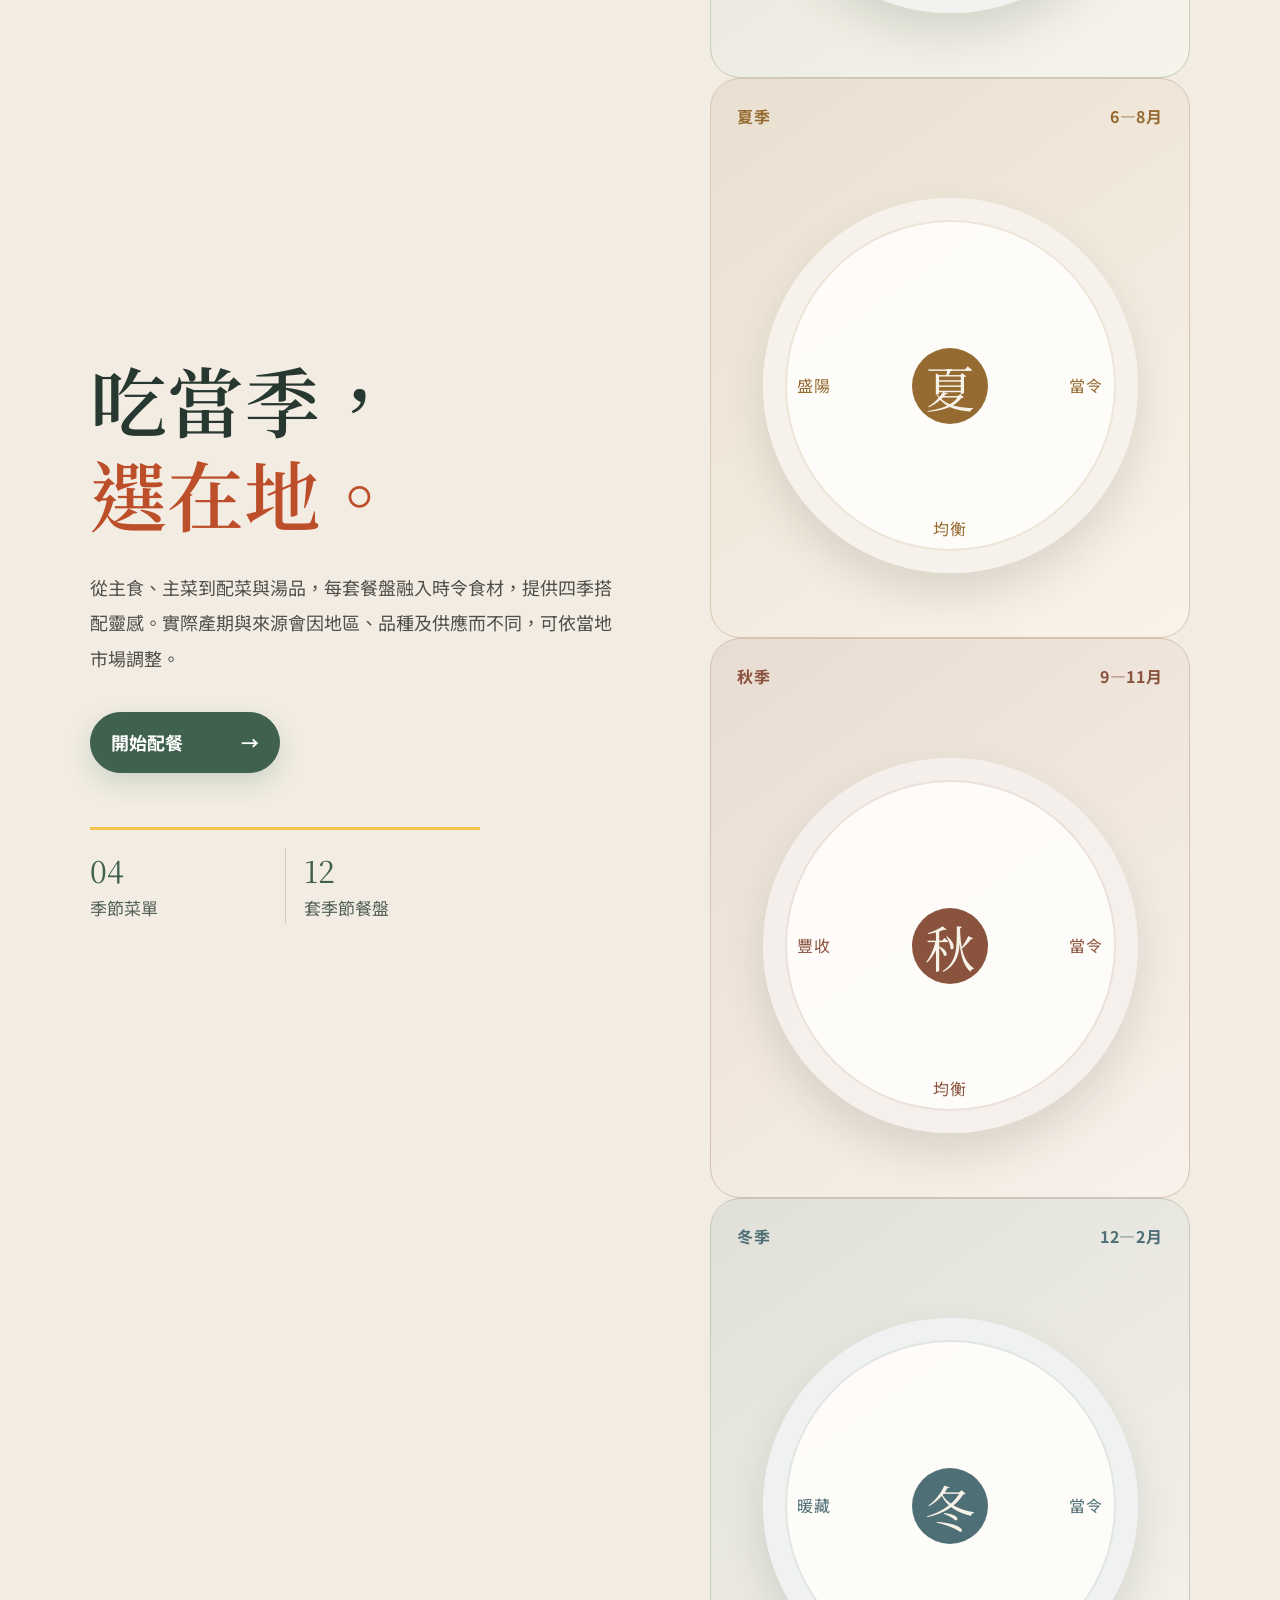
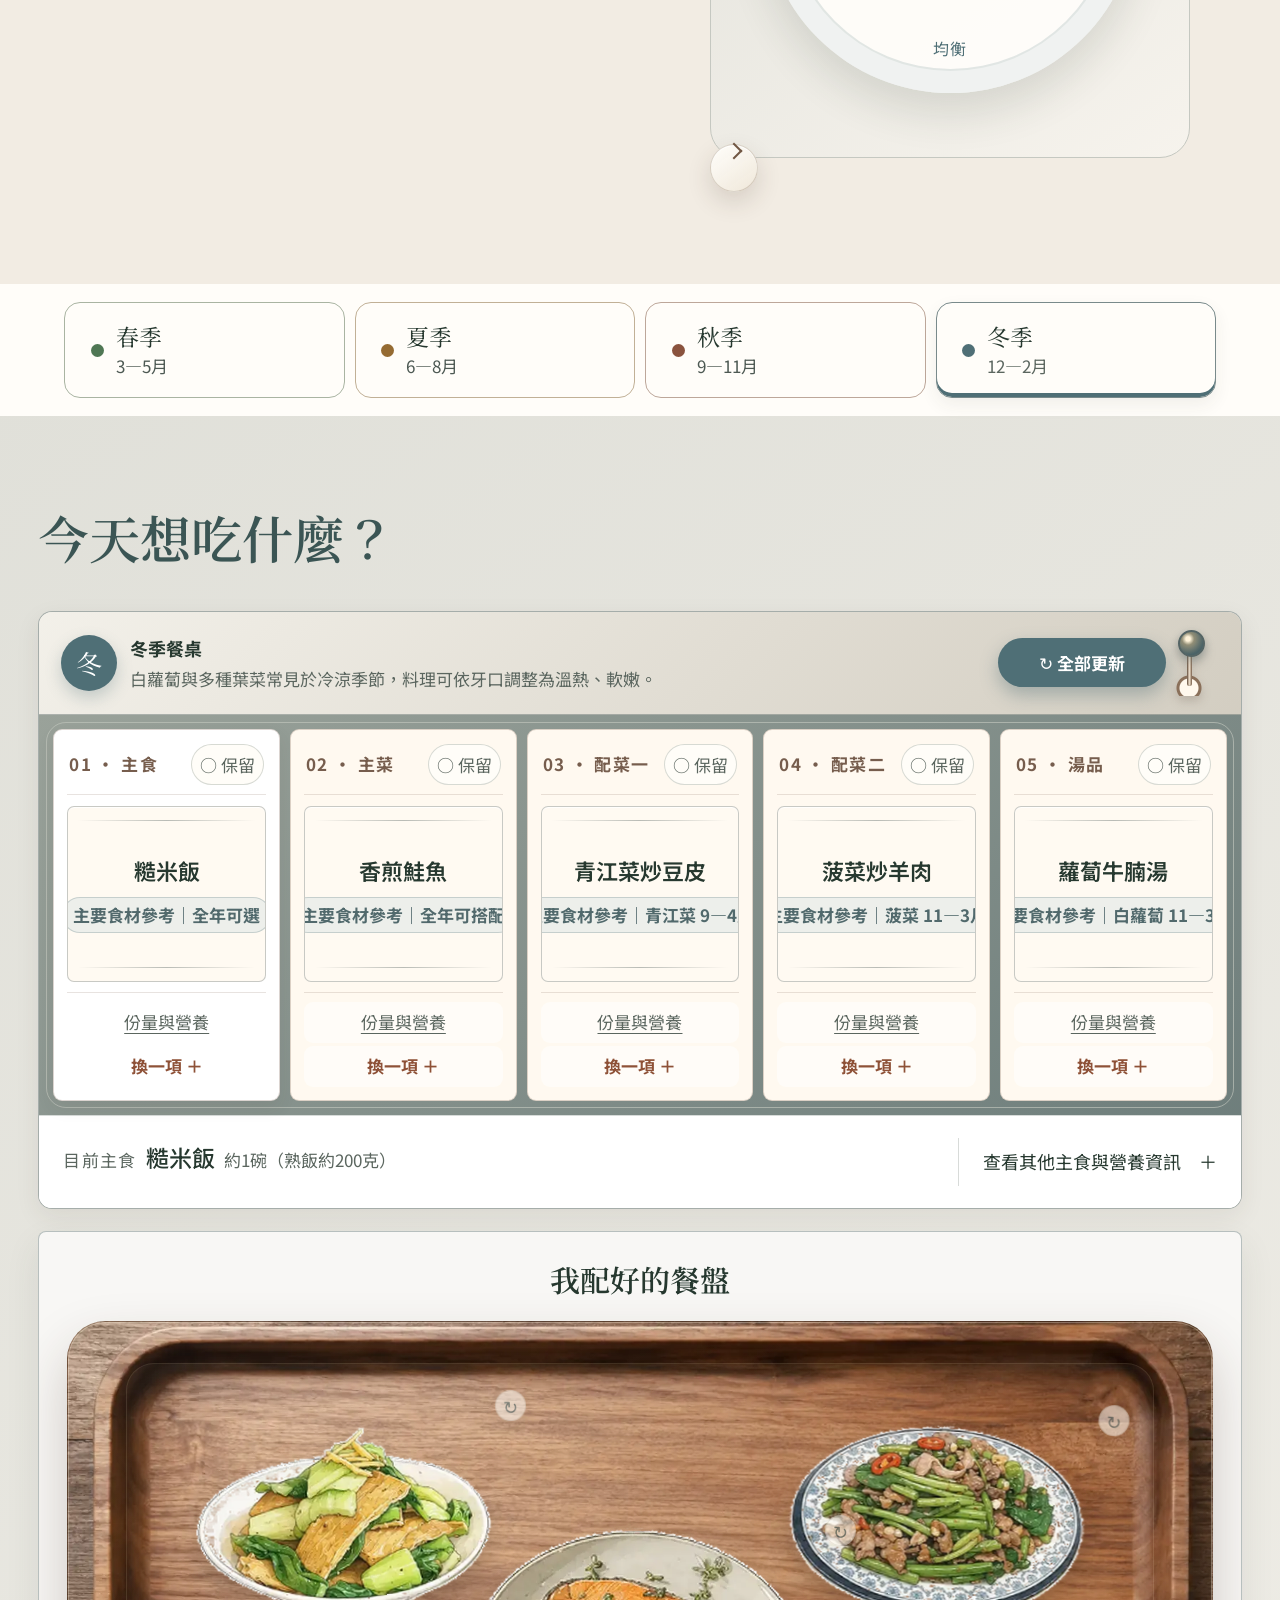
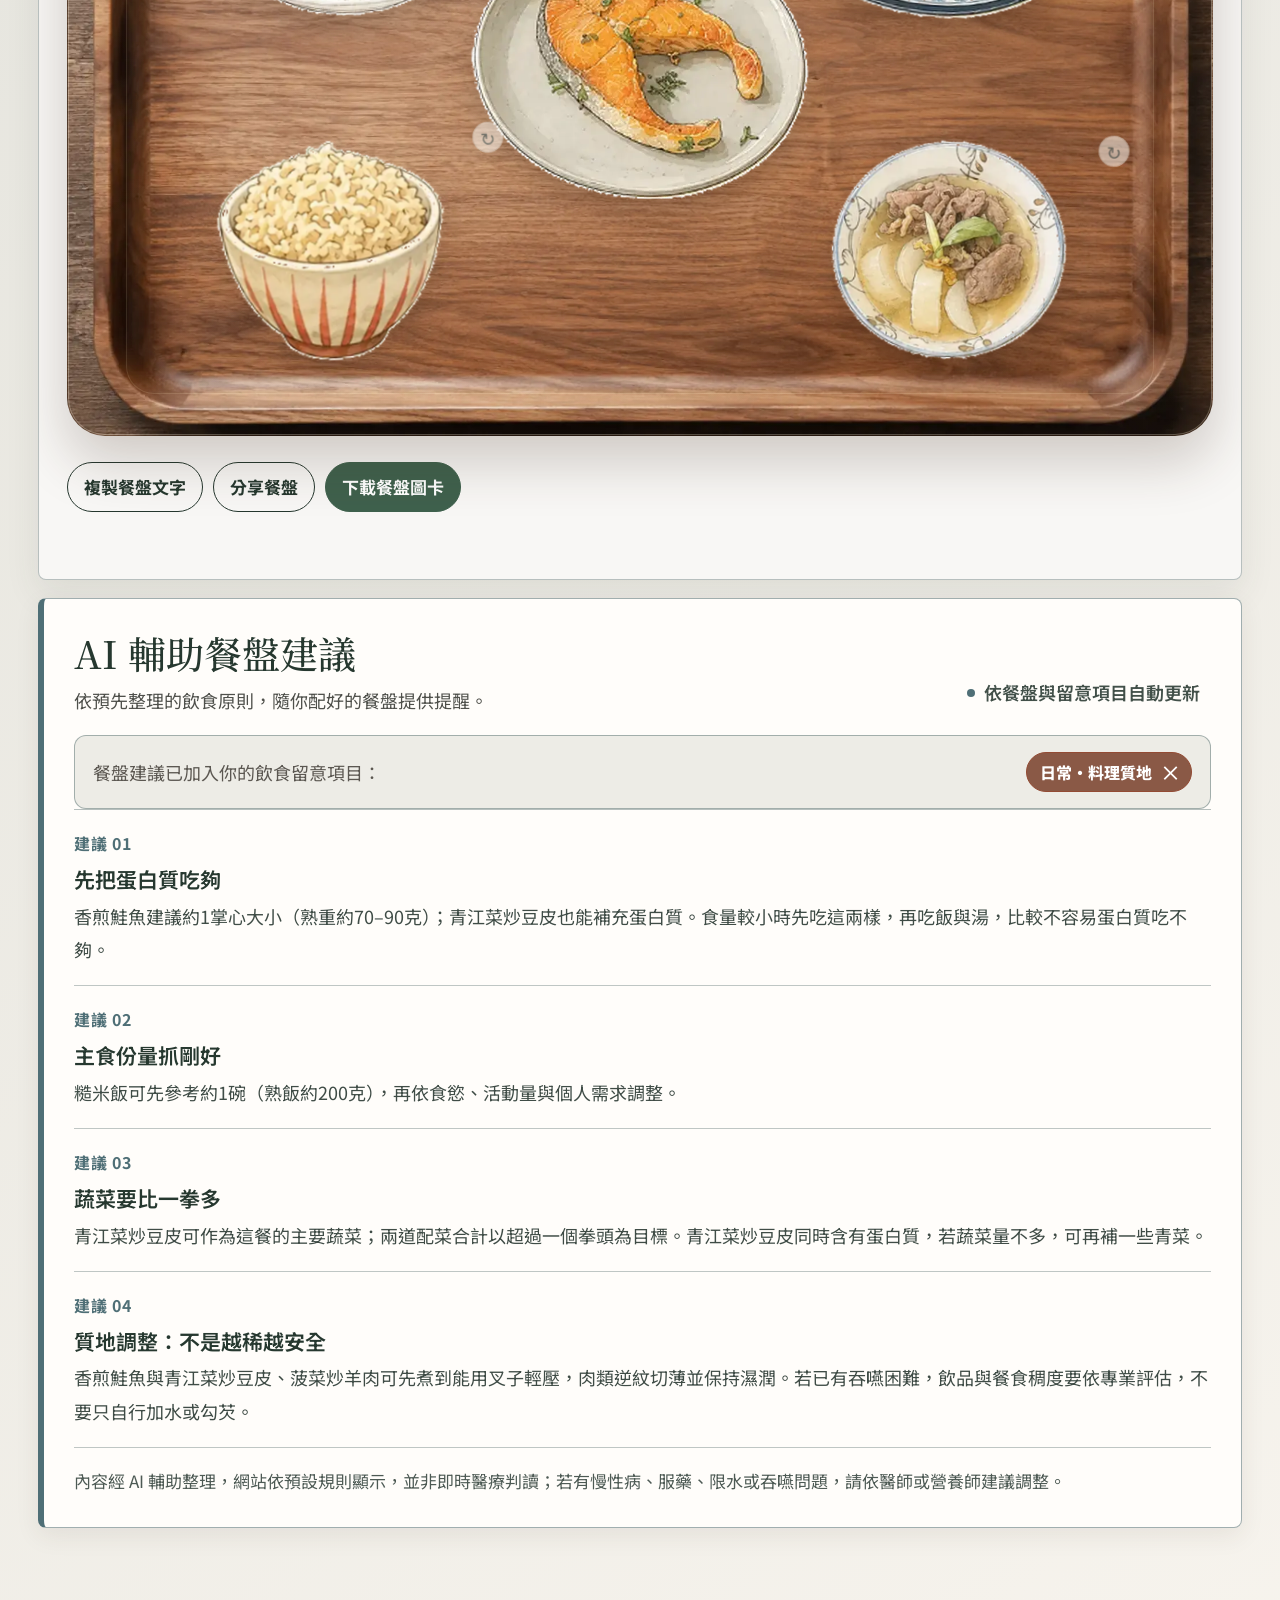
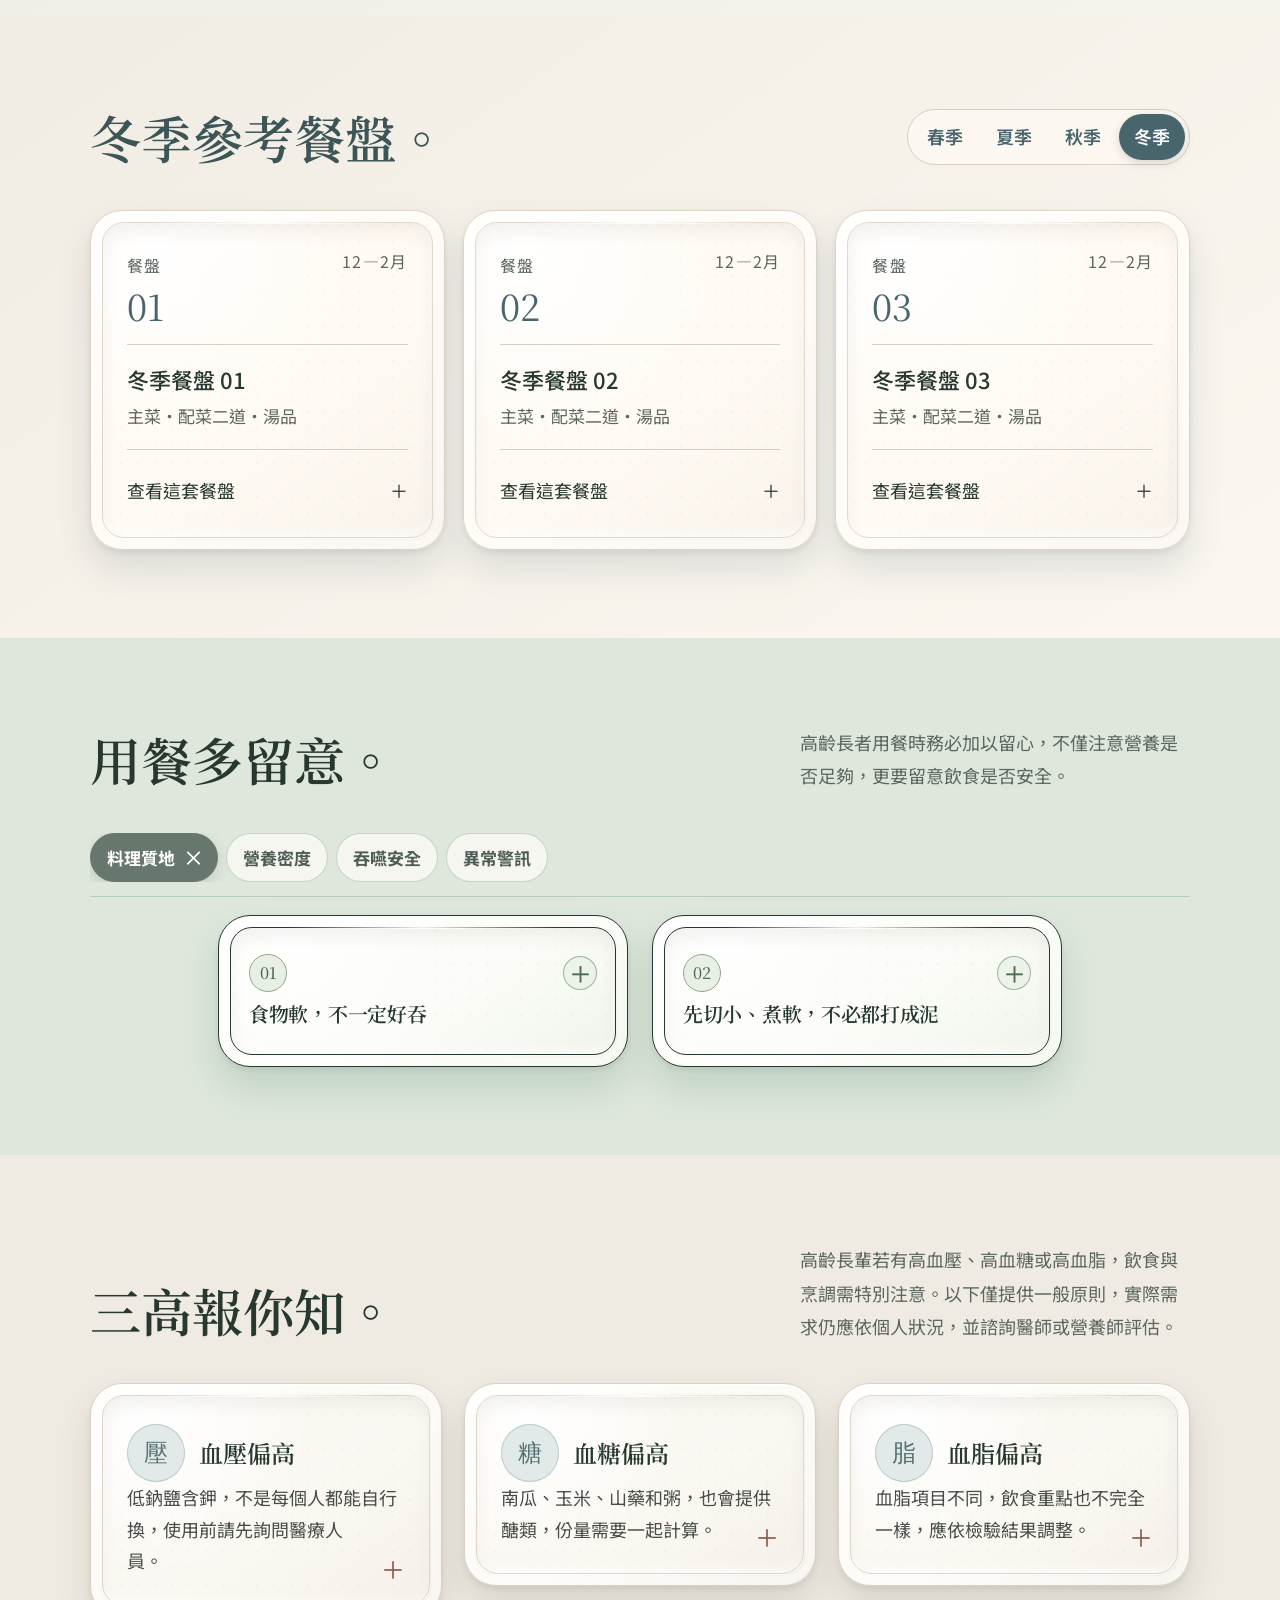
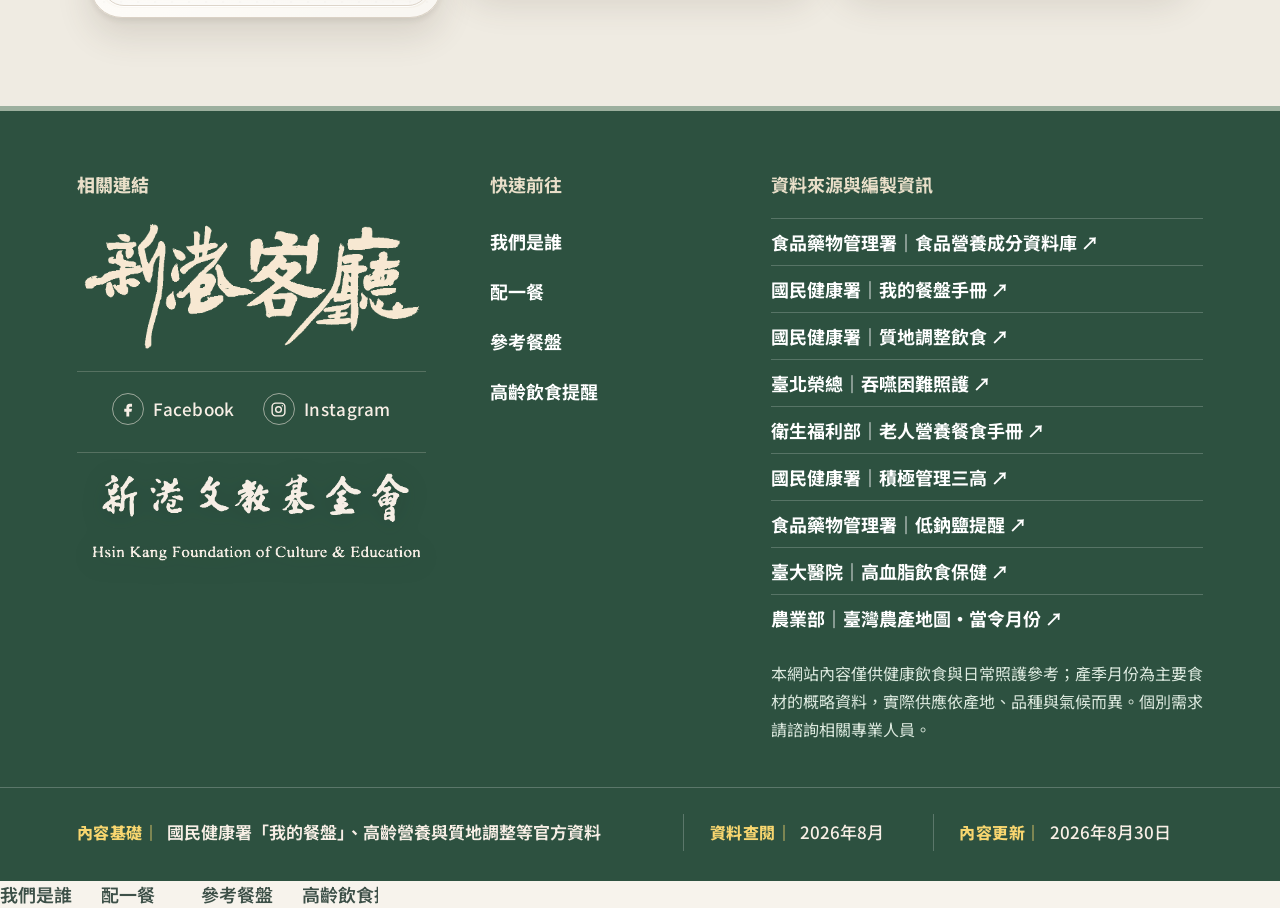
==== commit 14298133: "統一三高餐盤卡為兩行說明" ====
--- a/index.html
+++ b/index.html
@@ -2078,21 +2078,21 @@
         <article class="carecard" data-health-card="pressure">
           <button type="button" class="carecard-toggle" data-health-condition="pressure" aria-expanded="false" aria-controls="care-details-pressure">
             <span class="carecard-toggle-top"><span class="carehead"><span class="seal">壓</span><span class="carecard-name">血壓偏高</span></span><span class="carecard-status">已同步餐盤</span></span>
-            <span class="lead">低鈉鹽含鉀，不是每個人都能自行換</span><span class="carecard-plus" aria-hidden="true">＋</span>
+            <span class="lead">低鈉鹽含鉀，不是每個人都能自行換，使用前請先詢問醫療人員。</span><span class="carecard-plus" aria-hidden="true">＋</span>
           </button>
           <div class="carecard-details" id="care-details-pressure" hidden><ul><li><b>低鈉鹽不是人人適合：</b>腎功能不佳，或使用保鉀利尿劑、部分降血壓與心律藥物者，改用前先詢問醫療人員。</li><li><b>真正容易超量的是湯與醬：</b>湯麵、火鍋與滷味以吃料為主，湯汁淺嚐；醬料另外盛裝。</li><li><b>吃起來不鹹也可能含鈉：</b>麵線、麵包、加工肉、醃菜、雞粉與味噌都要一起留意。</li></ul><p class="carecard-plate" id="care-plate-pressure"></p></div>
         </article>
         <article class="carecard" data-health-card="sugar">
           <button type="button" class="carecard-toggle" data-health-condition="sugar" aria-expanded="false" aria-controls="care-details-sugar">
             <span class="carecard-toggle-top"><span class="carehead"><span class="seal">糖</span><span class="carecard-name">血糖偏高</span></span><span class="carecard-status">已同步餐盤</span></span>
-            <span class="lead">南瓜、玉米、山藥和粥，也會提供醣類</span><span class="carecard-plus" aria-hidden="true">＋</span>
+            <span class="lead">南瓜、玉米、山藥和粥，也會提供醣類，份量需要一起計算。</span><span class="carecard-plus" aria-hidden="true">＋</span>
           </button>
           <div class="carecard-details" id="care-details-sugar" hidden><ul><li><b>稀不代表澱粉少：</b>粥只是水分較多，一大碗仍可能吃進不少米，份量仍要固定。</li><li><b>份量要和飯一起看：</b>南瓜、地瓜、山藥、芋頭、蓮藕、成熟玉米與菱角都會提供醣類；同餐吃得較多時，可相應減少飯量。</li><li><b>「無糖」仍可能有醣：</b>鮮奶、無糖優格與無加糖穀粉仍含乳糖或澱粉，包裝食品要看總碳水化合物。</li></ul><p class="carecard-plate" id="care-plate-sugar"></p></div>
         </article>
         <article class="carecard" data-health-card="lipid">
           <button type="button" class="carecard-toggle" data-health-condition="lipid" aria-expanded="false" aria-controls="care-details-lipid">
             <span class="carecard-toggle-top"><span class="carehead"><span class="seal">脂</span><span class="carecard-name">血脂偏高</span></span><span class="carecard-status">已同步餐盤</span></span>
-            <span class="lead">血脂項目不同，飲食重點也不完全一樣</span><span class="carecard-plus" aria-hidden="true">＋</span>
+            <span class="lead">血脂項目不同，飲食重點也不完全一樣，應依檢驗結果調整。</span><span class="carecard-plus" aria-hidden="true">＋</span>
           </button>
           <div class="carecard-details" id="care-details-lipid" hidden><ul><li><b>先看是哪一項偏高：</b>低密度脂蛋白膽固醇與三酸甘油脂的飲食重點不同，應依檢驗結果與醫療建議調整。</li><li><b>飽和脂肪要留意：</b>酥皮糕餅、奶精、肥肉與肉皮的脂肪組成依產品而異，可查看標示並減少高飽和脂肪食物。</li><li><b>三酸甘油脂也受糖影響：</b>甜飲、果汁、糕餅與過量精製澱粉都要留意，不只是少吃油。</li><li><b>用較合適的食材取代：</b>以豆腐、魚與瘦肉替換肥肉或加工肉，而不是在原本餐點上再多加一份。</li></ul><p class="carecard-plate" id="care-plate-lipid"></p></div>
         </article>
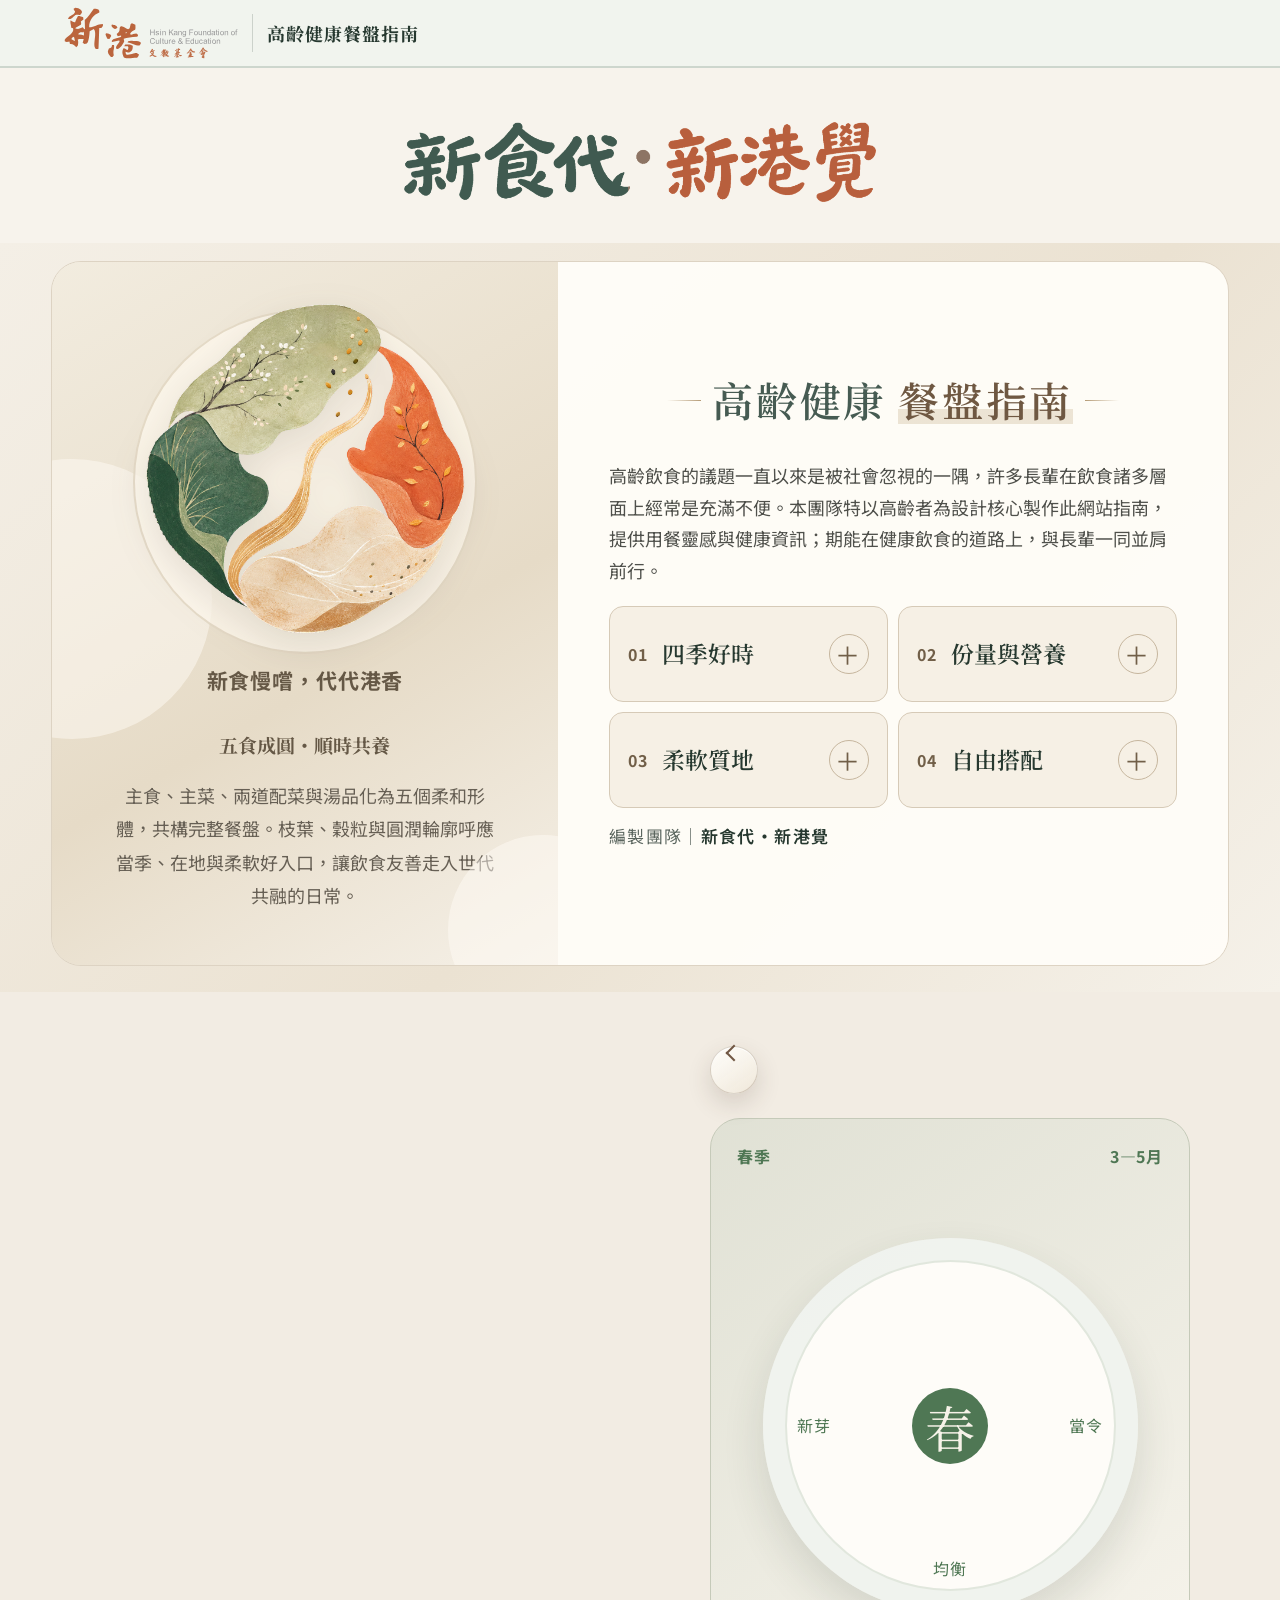
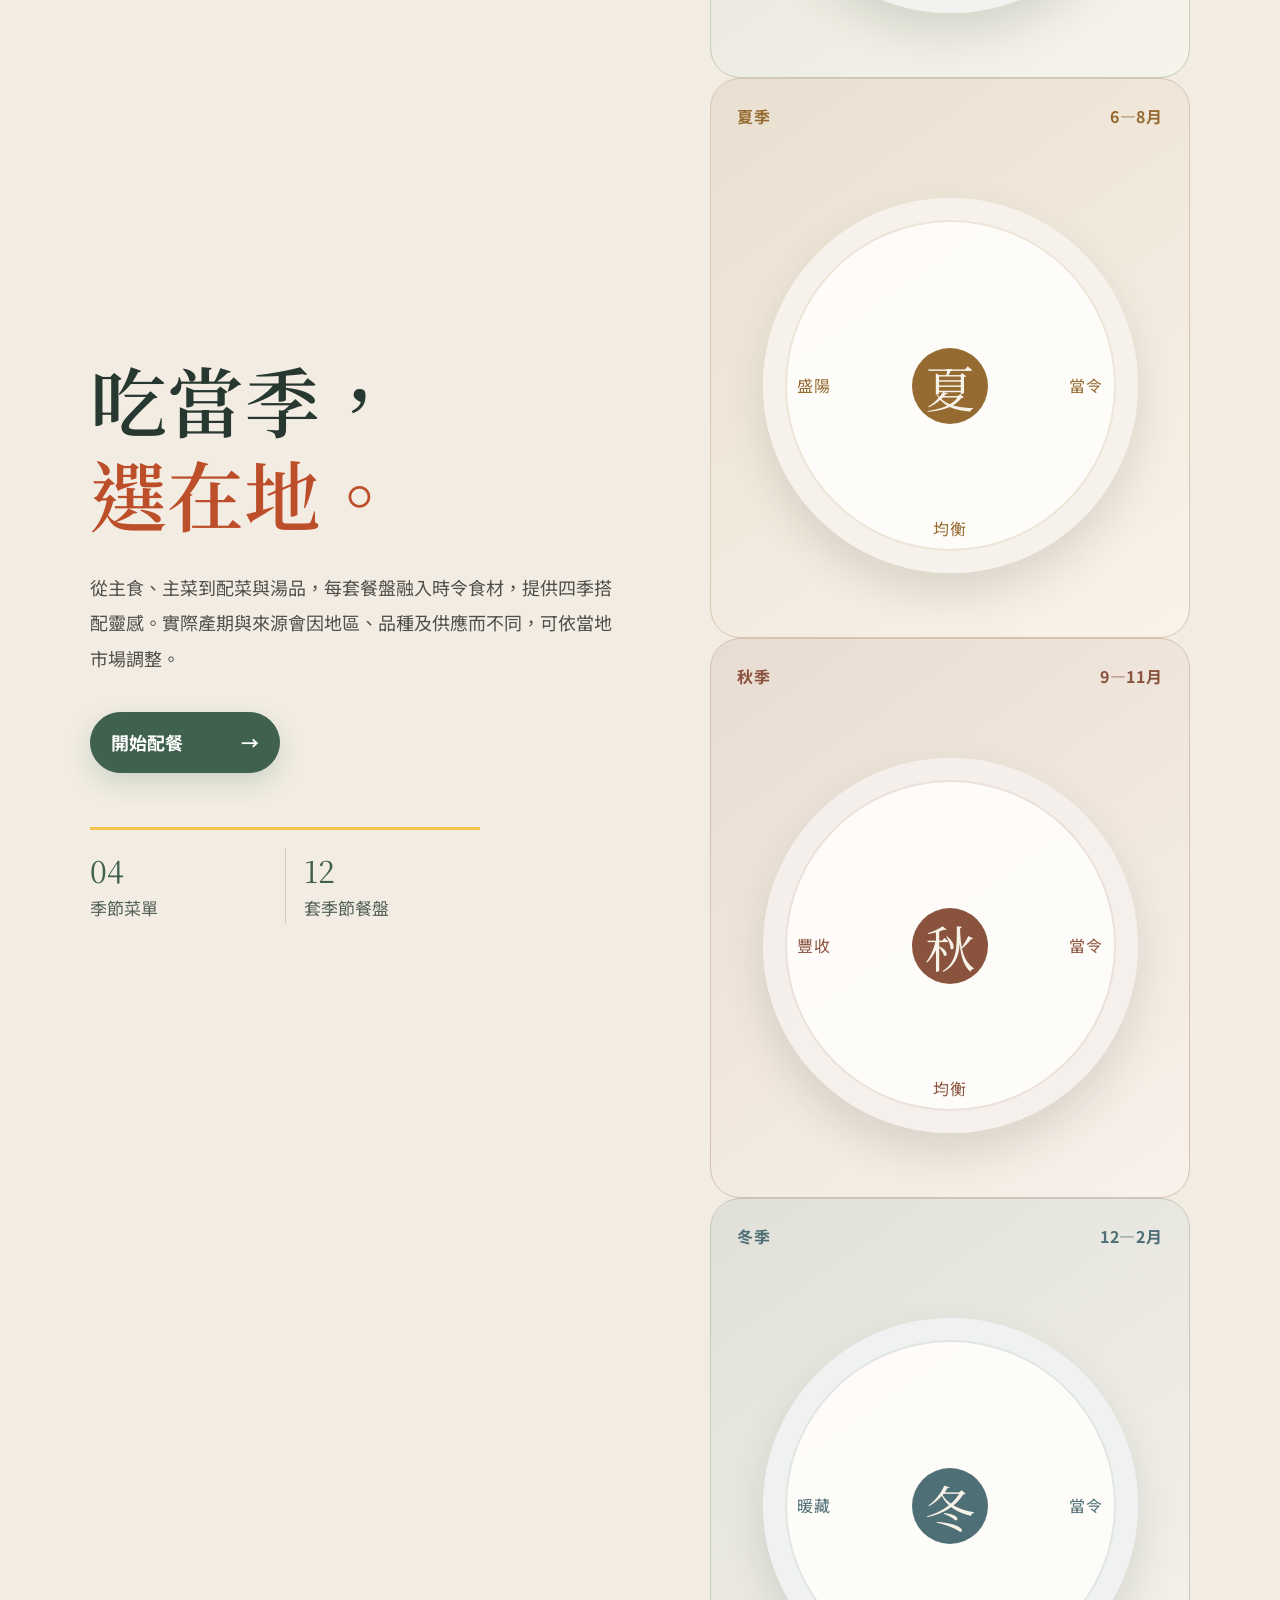
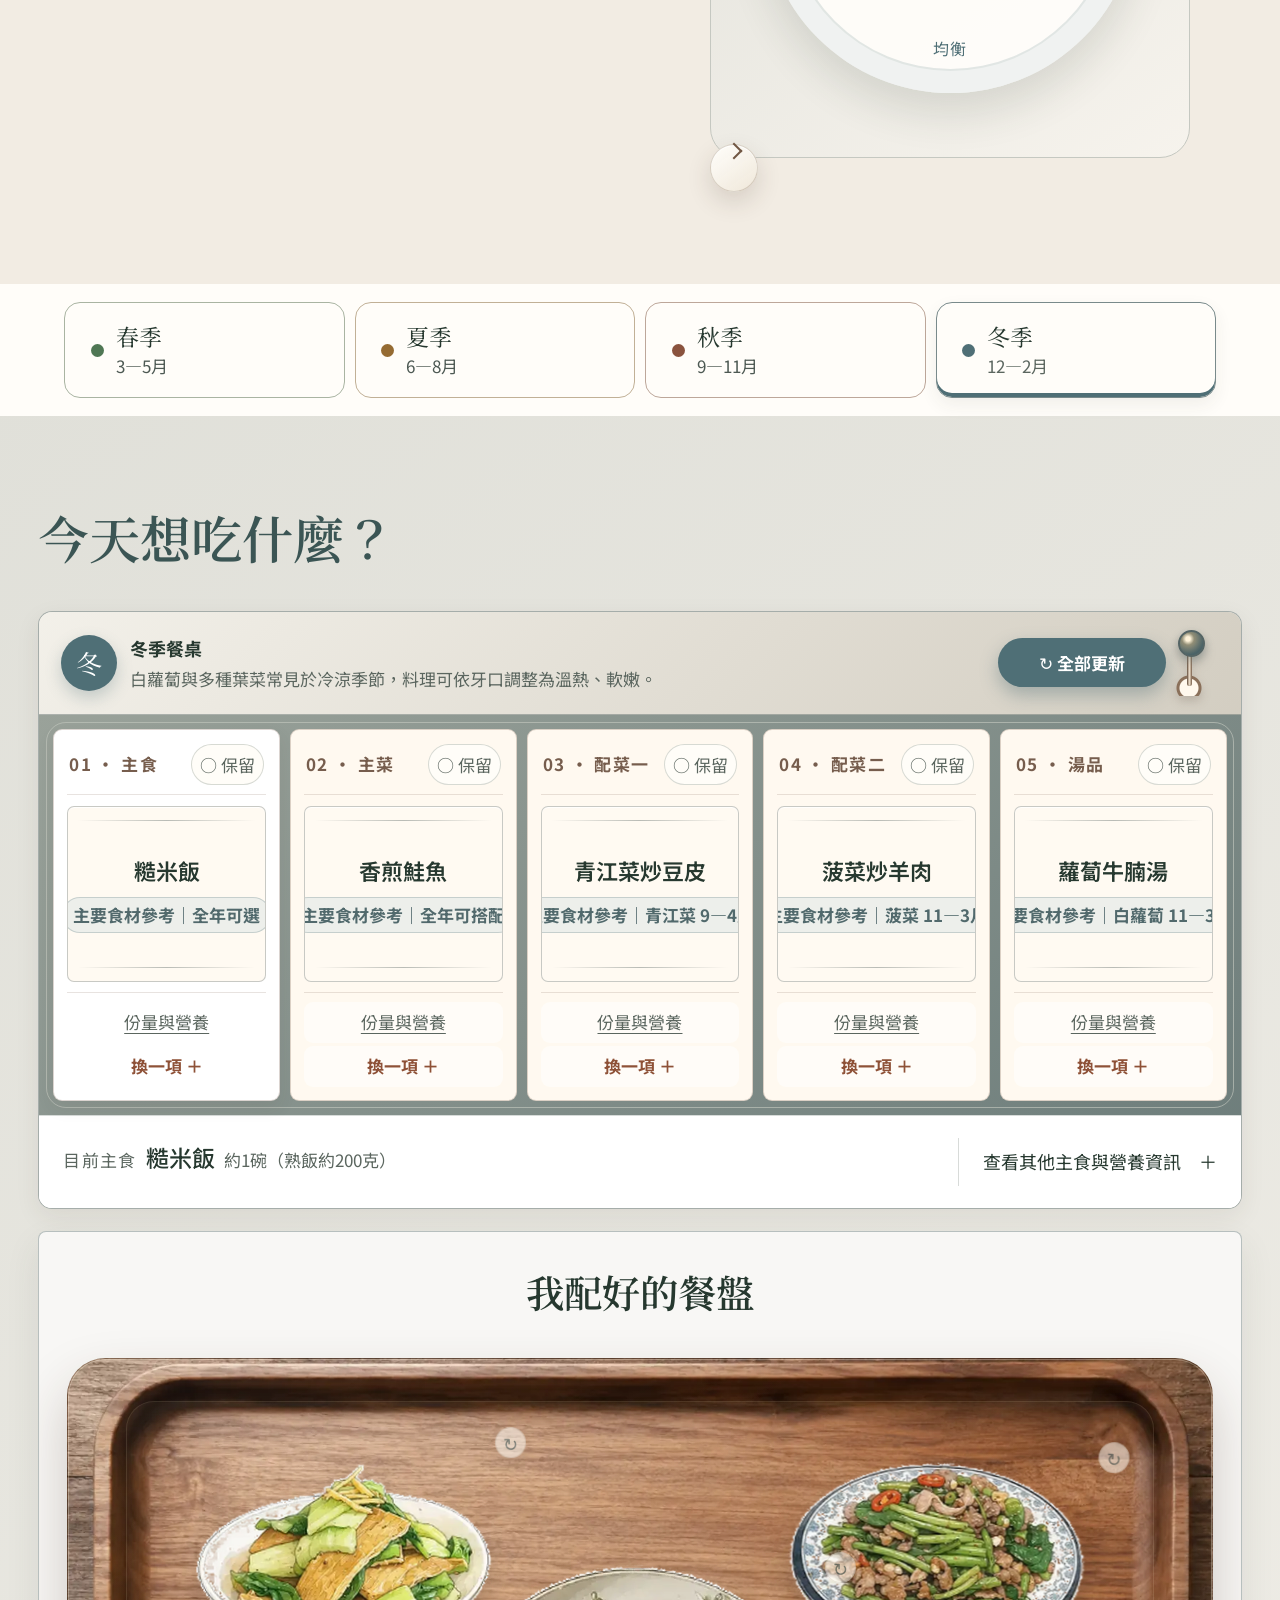
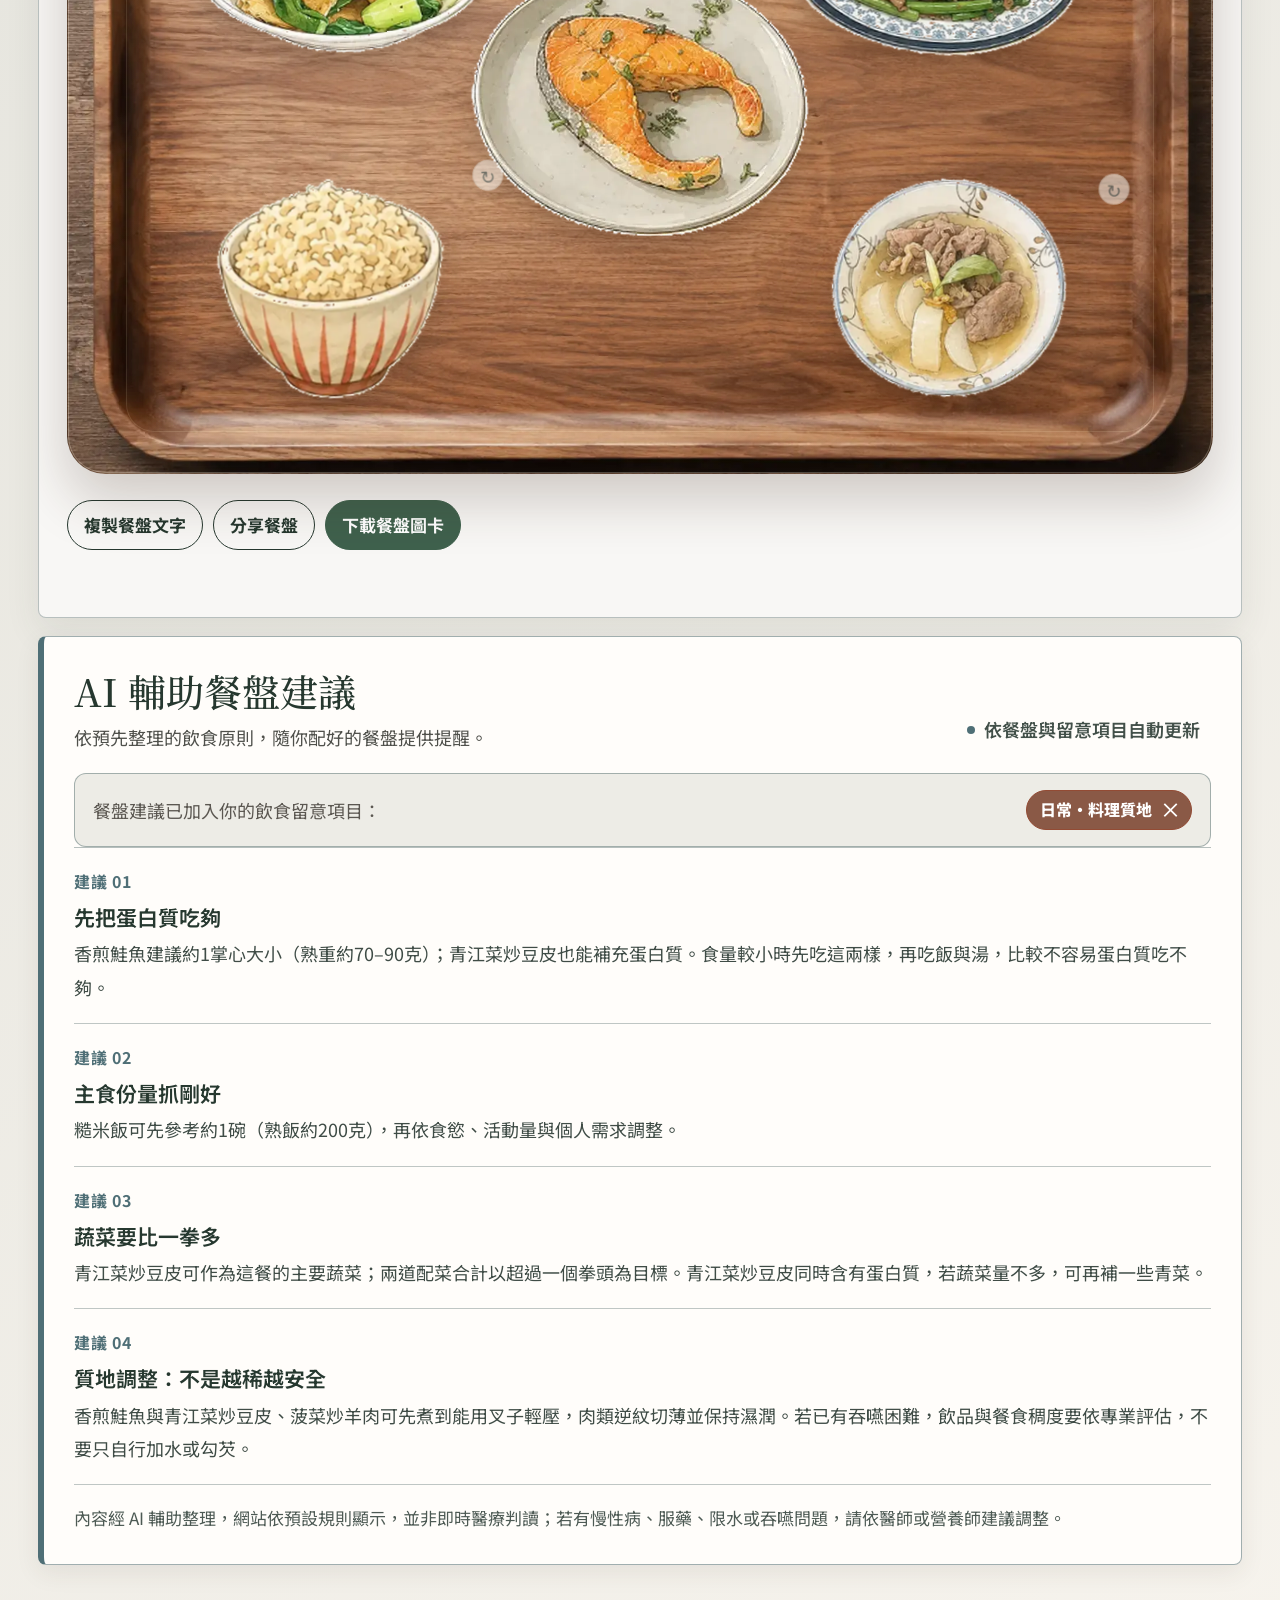
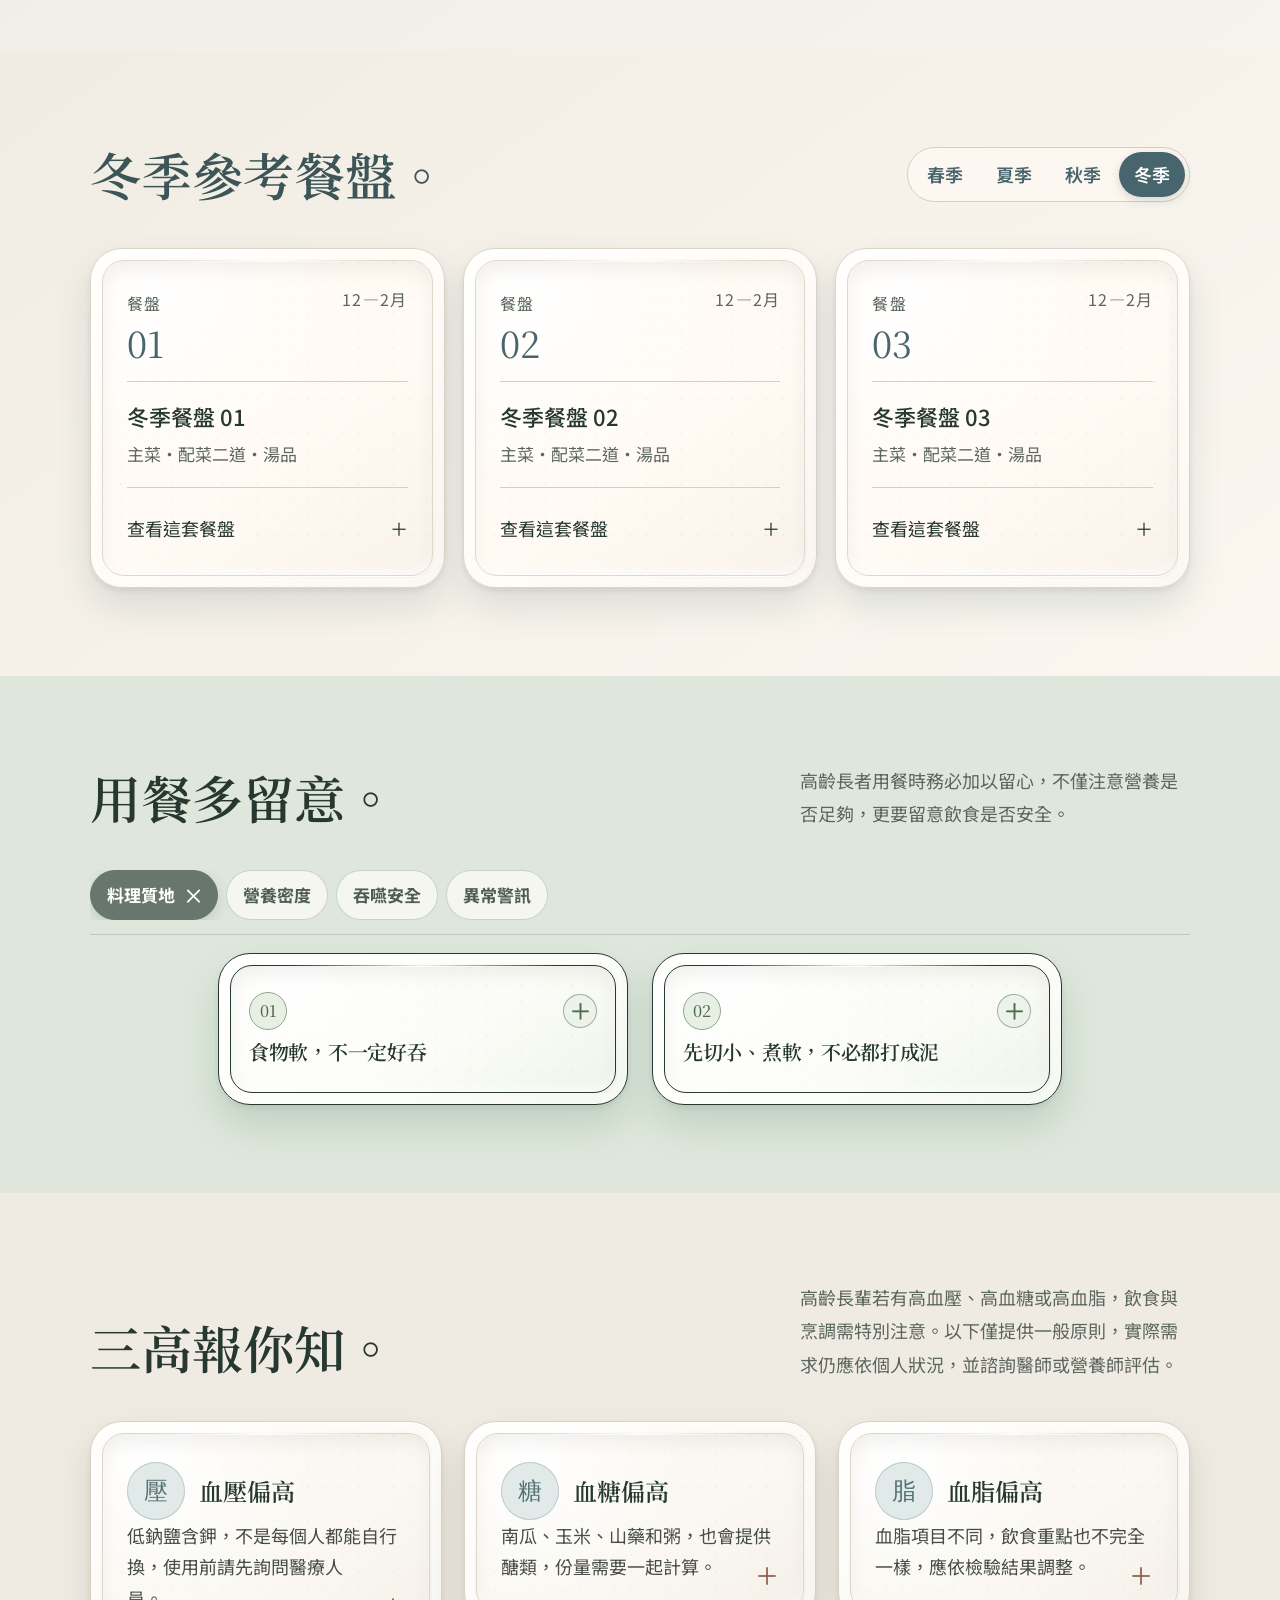
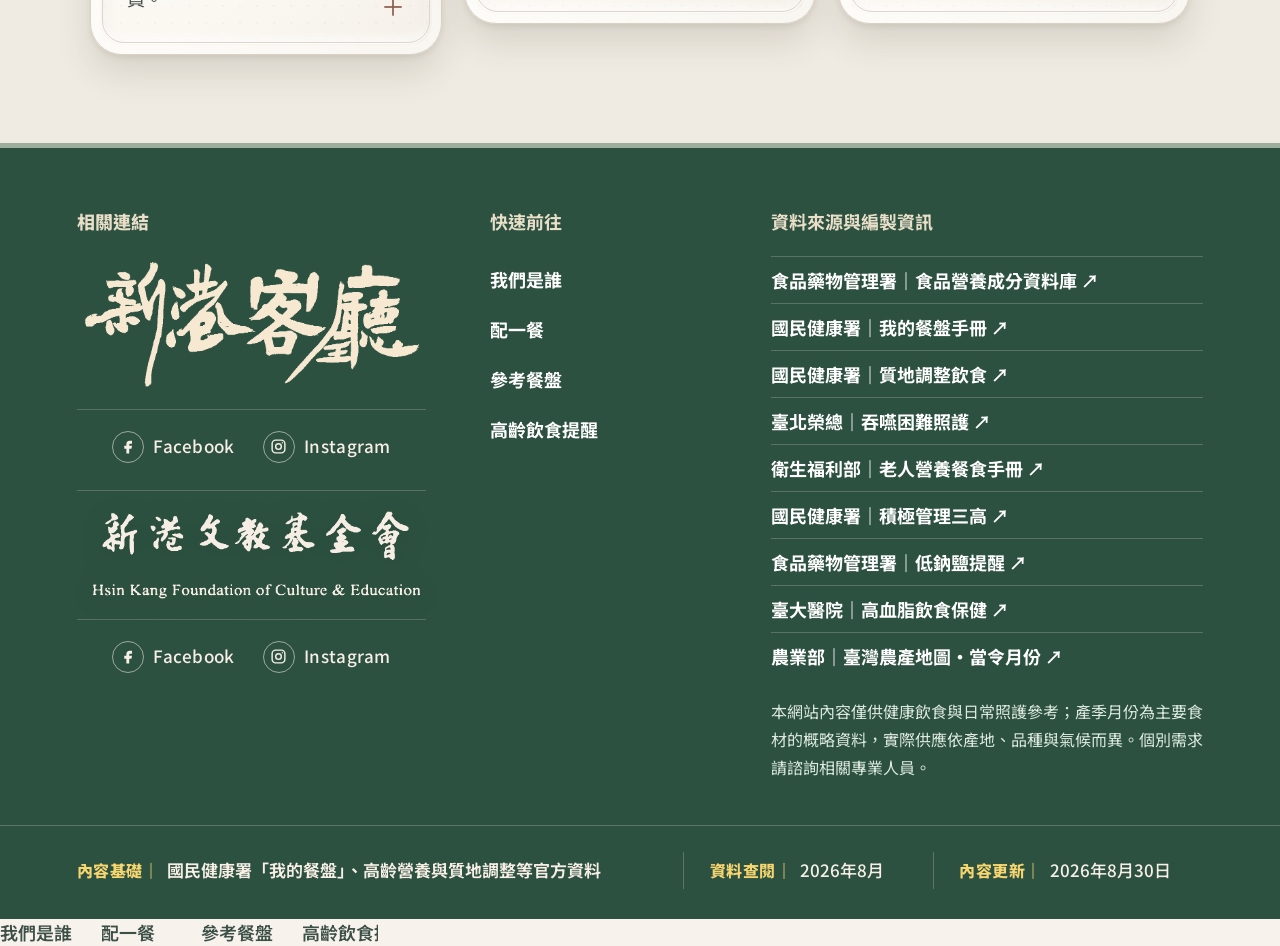
==== commit e13c7186: "新增基金會社群連結並放大餐盤標題" ====
--- a/index.html
+++ b/index.html
@@ -1987,6 +1987,23 @@
       #planner .staple-info b{font-size:22px}
       #planner .staple-info small{font-size:16px}
       #planner .staple-pick{min-width:60px;font-size:17px}
+    }
+
+    /* 餐盤摘要標題：放大字級並補足上下留白，維持舒展的閱讀節奏。 */
+    #planner .plate-summary .summary-head{
+      margin-bottom:clamp(28px,2.4vw,38px);
+      padding:6px 0 10px;
+    }
+    #planner .plate-summary .summary-head h3{
+      font-size:clamp(36px,3vw,46px);
+      line-height:1.35;
+    }
+    @media(max-width:700px){
+      #planner .plate-summary .summary-head{
+        margin-bottom:24px;
+        padding:4px 0 8px;
+      }
+      #planner .plate-summary .summary-head h3{font-size:34px}
     }
 
     /* 切換狀態時只更新必要內容，避免大面積色彩過場與 iOS 點擊灰幕造成閃屏。 */
@@ -2145,6 +2162,18 @@
         </div>
         <div class="footer-related-group footer-foundation-group">
           <a class="footer-related-brand footer-foundation-brand" href="https://www.hkfce.org.tw/" target="_blank" rel="noopener noreferrer" aria-label="前往新港文教基金會官方網站，另開新視窗"><img src="assets/hkfce-wordmark-footer.png?v=20260829-2" width="1156" height="292" alt="新港文教基金會"></a>
+          <section class="footer-social" aria-label="新港文教基金會社群連結">
+            <div class="footer-social-links">
+              <a class="footer-social-link" href="https://www.facebook.com/hkfce1987/" target="_blank" rel="noopener noreferrer" aria-label="前往新港文教基金會 Facebook，另開新視窗">
+                <span class="footer-social-icon" aria-hidden="true"><svg viewBox="0 0 24 24" fill="currentColor"><path d="M14.2 8H17V4h-3.3C10.5 4 9 5.9 9 8.8V11H6v4h3v7h4v-7h3.2l.8-4H13V9.2c0-.8.4-1.2 1.2-1.2Z"/></svg></span>
+                <span class="footer-social-copy"><b>Facebook</b></span>
+              </a>
+              <a class="footer-social-link" href="https://www.instagram.com/hkfce1987/" target="_blank" rel="noopener noreferrer" aria-label="前往新港文教基金會 Instagram，另開新視窗">
+                <span class="footer-social-icon" aria-hidden="true"><svg viewBox="0 0 24 24" fill="none" stroke="currentColor" stroke-width="2"><rect x="3" y="3" width="18" height="18" rx="5"/><circle cx="12" cy="12" r="4"/><circle cx="17.4" cy="6.6" r="1" fill="currentColor" stroke="none"/></svg></span>
+                <span class="footer-social-copy"><b>Instagram</b></span>
+              </a>
+            </div>
+          </section>
         </div>
       </div>
       <div class="footer-link-column">
